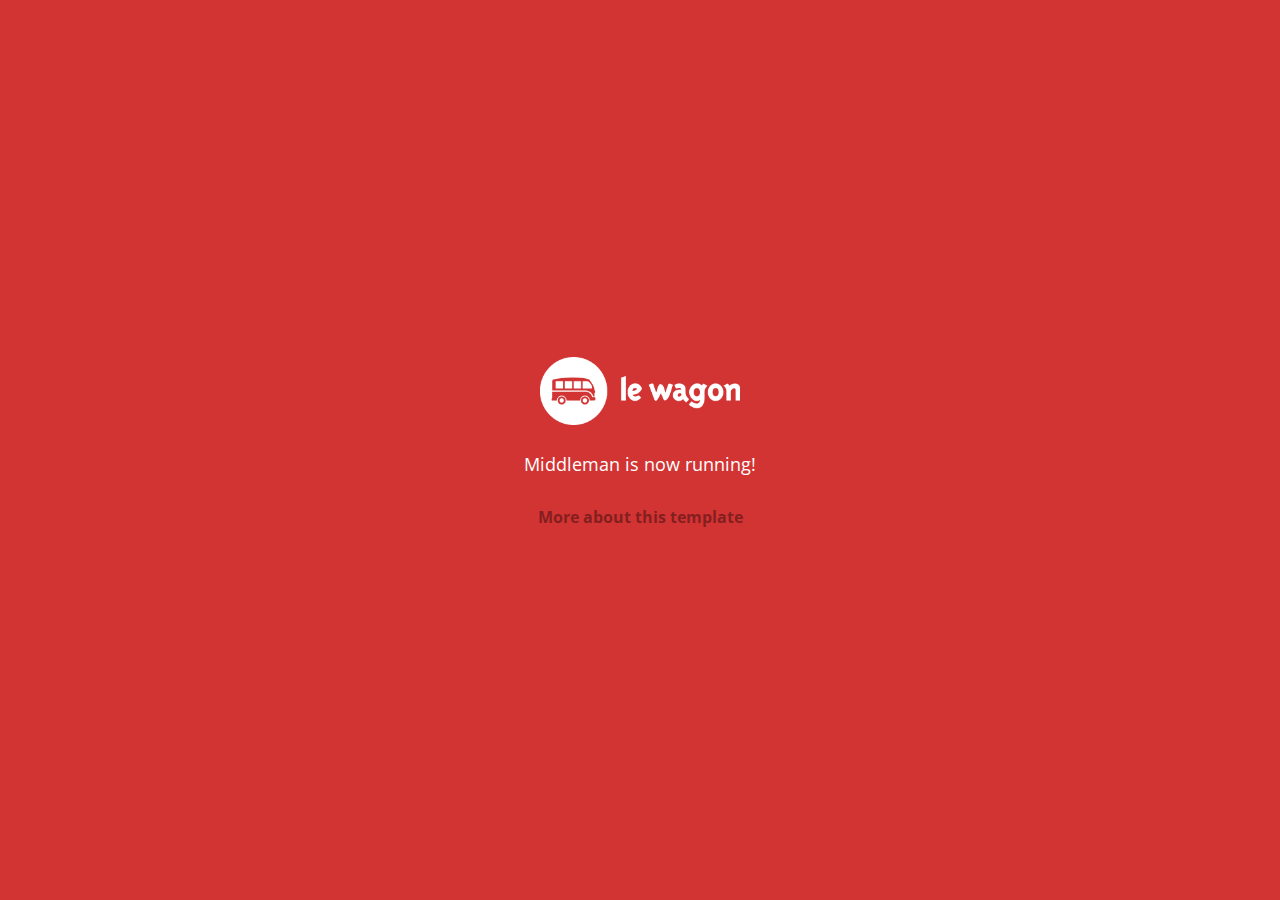
==== index.html @ 5a5a5bff "Automated commit at 2018-04-30 09:57:11 UTC by middleman-deploy 2.0.0-alpha" ====
<!doctype html>
<html>
  <head>
    <meta charset="utf-8">
    <meta http-equiv="x-ua-compatible" content="ie=edge">
    <meta name="viewport"
          content="width=device-width, initial-scale=1, shrink-to-fit=no">
    <!-- Use the title from a page's frontmatter if it has one -->
    <title>Le Wagon - Middleman</title>
    <link href="stylesheets/application-3c48b980.css" rel="stylesheet" />
    <script src="javascripts/application-93de88c9.js"></script>
    <link href="images/favicon-f15af148.png" rel="icon" type="image/png" />
  </head>
  <body>
    <div id="home">
  <div class="home-content">
    <img src="images/logo-acc9c0ec.png" width="200" alt="Logo" />
    <p>
      Middleman is now running!
    </p>
    <p class="about">
      <a href="about.html">More about this template</a>
    </p>
  </div>
</div>

  </body>
</html>
---- stylesheets/application-3c48b980.css ----
@import url("https://fonts.googleapis.com/css?family=Open+Sans:400,300,700|Raleway:400,100,300,700,500");/*!
 * Bootstrap v3.3.7 (http://getbootstrap.com)
 * Copyright 2011-2016 Twitter, Inc.
 * Licensed under MIT (https://github.com/twbs/bootstrap/blob/master/LICENSE)
 *//*! normalize.css v3.0.3 | MIT License | github.com/necolas/normalize.css */html{font-family:sans-serif;-ms-text-size-adjust:100%;-webkit-text-size-adjust:100%}body{margin:0}article,aside,details,figcaption,figure,footer,header,hgroup,main,menu,nav,section,summary{display:block}audio,canvas,progress,video{display:inline-block;vertical-align:baseline}audio:not([controls]){display:none;height:0}[hidden],template{display:none}a{background-color:transparent}a:active,a:hover{outline:0}abbr[title]{border-bottom:1px dotted}b,strong{font-weight:bold}dfn{font-style:italic}h1{font-size:2em;margin:0.67em 0}mark{background:#ff0;color:#000}small{font-size:80%}sub,sup{font-size:75%;line-height:0;position:relative;vertical-align:baseline}sup{top:-0.5em}sub{bottom:-0.25em}img{border:0}svg:not(:root){overflow:hidden}figure{margin:1em 40px}hr{-webkit-box-sizing:content-box;box-sizing:content-box;height:0}pre{overflow:auto}code,kbd,pre,samp{font-family:monospace, monospace;font-size:1em}button,input,optgroup,select,textarea{color:inherit;font:inherit;margin:0}button{overflow:visible}button,select{text-transform:none}button,html input[type="button"],input[type="reset"],input[type="submit"]{-webkit-appearance:button;cursor:pointer}button[disabled],html input[disabled]{cursor:default}button::-moz-focus-inner,input::-moz-focus-inner{border:0;padding:0}input{line-height:normal}input[type="checkbox"],input[type="radio"]{-webkit-box-sizing:border-box;box-sizing:border-box;padding:0}input[type="number"]::-webkit-inner-spin-button,input[type="number"]::-webkit-outer-spin-button{height:auto}input[type="search"]{-webkit-appearance:textfield;-webkit-box-sizing:content-box;box-sizing:content-box}input[type="search"]::-webkit-search-cancel-button,input[type="search"]::-webkit-search-decoration{-webkit-appearance:none}fieldset{border:1px solid #c0c0c0;margin:0 2px;padding:0.35em 0.625em 0.75em}legend{border:0;padding:0}textarea{overflow:auto}optgroup{font-weight:bold}table{border-collapse:collapse;border-spacing:0}td,th{padding:0}/*! Source: https://github.com/h5bp/html5-boilerplate/blob/master/src/css/main.css */@media print{*,*:before,*:after{background:transparent !important;color:#000 !important;-webkit-box-shadow:none !important;box-shadow:none !important;text-shadow:none !important}a,a:visited{text-decoration:underline}a[href]:after{content:" (" attr(href) ")"}abbr[title]:after{content:" (" attr(title) ")"}a[href^="#"]:after,a[href^="javascript:"]:after{content:""}pre,blockquote{border:1px solid #999;page-break-inside:avoid}thead{display:table-header-group}tr,img{page-break-inside:avoid}img{max-width:100% !important}p,h2,h3{orphans:3;widows:3}h2,h3{page-break-after:avoid}.navbar{display:none}.btn>.caret,.dropup>.btn>.caret{border-top-color:#000 !important}.label{border:1px solid #000}.table{border-collapse:collapse !important}.table td,.table th{background-color:#fff !important}.table-bordered th,.table-bordered td{border:1px solid #ddd !important}}@font-face{font-family:'Glyphicons Halflings';src:url("../assets/bootstrap/glyphicons-halflings-regular-86b6f62b.eot");src:url("../assets/bootstrap/glyphicons-halflings-regular-86b6f62b.eot?#iefix") format("embedded-opentype"),url("../assets/bootstrap/glyphicons-halflings-regular-ca35b697.woff2") format("woff2"),url("../assets/bootstrap/glyphicons-halflings-regular-278e49a8.woff") format("woff"),url("../assets/bootstrap/glyphicons-halflings-regular-44bc1850.ttf") format("truetype"),url("../assets/bootstrap/glyphicons-halflings-regular-de51a849.svg#glyphicons_halflingsregular") format("svg")}.glyphicon{position:relative;top:1px;display:inline-block;font-family:'Glyphicons Halflings';font-style:normal;font-weight:normal;line-height:1;-webkit-font-smoothing:antialiased;-moz-osx-font-smoothing:grayscale}.glyphicon-asterisk:before{content:"\002a"}.glyphicon-plus:before{content:"\002b"}.glyphicon-euro:before,.glyphicon-eur:before{content:"\20ac"}.glyphicon-minus:before{content:"\2212"}.glyphicon-cloud:before{content:"\2601"}.glyphicon-envelope:before{content:"\2709"}.glyphicon-pencil:before{content:"\270f"}.glyphicon-glass:before{content:"\e001"}.glyphicon-music:before{content:"\e002"}.glyphicon-search:before{content:"\e003"}.glyphicon-heart:before{content:"\e005"}.glyphicon-star:before{content:"\e006"}.glyphicon-star-empty:before{content:"\e007"}.glyphicon-user:before{content:"\e008"}.glyphicon-film:before{content:"\e009"}.glyphicon-th-large:before{content:"\e010"}.glyphicon-th:before{content:"\e011"}.glyphicon-th-list:before{content:"\e012"}.glyphicon-ok:before{content:"\e013"}.glyphicon-remove:before{content:"\e014"}.glyphicon-zoom-in:before{content:"\e015"}.glyphicon-zoom-out:before{content:"\e016"}.glyphicon-off:before{content:"\e017"}.glyphicon-signal:before{content:"\e018"}.glyphicon-cog:before{content:"\e019"}.glyphicon-trash:before{content:"\e020"}.glyphicon-home:before{content:"\e021"}.glyphicon-file:before{content:"\e022"}.glyphicon-time:before{content:"\e023"}.glyphicon-road:before{content:"\e024"}.glyphicon-download-alt:before{content:"\e025"}.glyphicon-download:before{content:"\e026"}.glyphicon-upload:before{content:"\e027"}.glyphicon-inbox:before{content:"\e028"}.glyphicon-play-circle:before{content:"\e029"}.glyphicon-repeat:before{content:"\e030"}.glyphicon-refresh:before{content:"\e031"}.glyphicon-list-alt:before{content:"\e032"}.glyphicon-lock:before{content:"\e033"}.glyphicon-flag:before{content:"\e034"}.glyphicon-headphones:before{content:"\e035"}.glyphicon-volume-off:before{content:"\e036"}.glyphicon-volume-down:before{content:"\e037"}.glyphicon-volume-up:before{content:"\e038"}.glyphicon-qrcode:before{content:"\e039"}.glyphicon-barcode:before{content:"\e040"}.glyphicon-tag:before{content:"\e041"}.glyphicon-tags:before{content:"\e042"}.glyphicon-book:before{content:"\e043"}.glyphicon-bookmark:before{content:"\e044"}.glyphicon-print:before{content:"\e045"}.glyphicon-camera:before{content:"\e046"}.glyphicon-font:before{content:"\e047"}.glyphicon-bold:before{content:"\e048"}.glyphicon-italic:before{content:"\e049"}.glyphicon-text-height:before{content:"\e050"}.glyphicon-text-width:before{content:"\e051"}.glyphicon-align-left:before{content:"\e052"}.glyphicon-align-center:before{content:"\e053"}.glyphicon-align-right:before{content:"\e054"}.glyphicon-align-justify:before{content:"\e055"}.glyphicon-list:before{content:"\e056"}.glyphicon-indent-left:before{content:"\e057"}.glyphicon-indent-right:before{content:"\e058"}.glyphicon-facetime-video:before{content:"\e059"}.glyphicon-picture:before{content:"\e060"}.glyphicon-map-marker:before{content:"\e062"}.glyphicon-adjust:before{content:"\e063"}.glyphicon-tint:before{content:"\e064"}.glyphicon-edit:before{content:"\e065"}.glyphicon-share:before{content:"\e066"}.glyphicon-check:before{content:"\e067"}.glyphicon-move:before{content:"\e068"}.glyphicon-step-backward:before{content:"\e069"}.glyphicon-fast-backward:before{content:"\e070"}.glyphicon-backward:before{content:"\e071"}.glyphicon-play:before{content:"\e072"}.glyphicon-pause:before{content:"\e073"}.glyphicon-stop:before{content:"\e074"}.glyphicon-forward:before{content:"\e075"}.glyphicon-fast-forward:before{content:"\e076"}.glyphicon-step-forward:before{content:"\e077"}.glyphicon-eject:before{content:"\e078"}.glyphicon-chevron-left:before{content:"\e079"}.glyphicon-chevron-right:before{content:"\e080"}.glyphicon-plus-sign:before{content:"\e081"}.glyphicon-minus-sign:before{content:"\e082"}.glyphicon-remove-sign:before{content:"\e083"}.glyphicon-ok-sign:before{content:"\e084"}.glyphicon-question-sign:before{content:"\e085"}.glyphicon-info-sign:before{content:"\e086"}.glyphicon-screenshot:before{content:"\e087"}.glyphicon-remove-circle:before{content:"\e088"}.glyphicon-ok-circle:before{content:"\e089"}.glyphicon-ban-circle:before{content:"\e090"}.glyphicon-arrow-left:before{content:"\e091"}.glyphicon-arrow-right:before{content:"\e092"}.glyphicon-arrow-up:before{content:"\e093"}.glyphicon-arrow-down:before{content:"\e094"}.glyphicon-share-alt:before{content:"\e095"}.glyphicon-resize-full:before{content:"\e096"}.glyphicon-resize-small:before{content:"\e097"}.glyphicon-exclamation-sign:before{content:"\e101"}.glyphicon-gift:before{content:"\e102"}.glyphicon-leaf:before{content:"\e103"}.glyphicon-fire:before{content:"\e104"}.glyphicon-eye-open:before{content:"\e105"}.glyphicon-eye-close:before{content:"\e106"}.glyphicon-warning-sign:before{content:"\e107"}.glyphicon-plane:before{content:"\e108"}.glyphicon-calendar:before{content:"\e109"}.glyphicon-random:before{content:"\e110"}.glyphicon-comment:before{content:"\e111"}.glyphicon-magnet:before{content:"\e112"}.glyphicon-chevron-up:before{content:"\e113"}.glyphicon-chevron-down:before{content:"\e114"}.glyphicon-retweet:before{content:"\e115"}.glyphicon-shopping-cart:before{content:"\e116"}.glyphicon-folder-close:before{content:"\e117"}.glyphicon-folder-open:before{content:"\e118"}.glyphicon-resize-vertical:before{content:"\e119"}.glyphicon-resize-horizontal:before{content:"\e120"}.glyphicon-hdd:before{content:"\e121"}.glyphicon-bullhorn:before{content:"\e122"}.glyphicon-bell:before{content:"\e123"}.glyphicon-certificate:before{content:"\e124"}.glyphicon-thumbs-up:before{content:"\e125"}.glyphicon-thumbs-down:before{content:"\e126"}.glyphicon-hand-right:before{content:"\e127"}.glyphicon-hand-left:before{content:"\e128"}.glyphicon-hand-up:before{content:"\e129"}.glyphicon-hand-down:before{content:"\e130"}.glyphicon-circle-arrow-right:before{content:"\e131"}.glyphicon-circle-arrow-left:before{content:"\e132"}.glyphicon-circle-arrow-up:before{content:"\e133"}.glyphicon-circle-arrow-down:before{content:"\e134"}.glyphicon-globe:before{content:"\e135"}.glyphicon-wrench:before{content:"\e136"}.glyphicon-tasks:before{content:"\e137"}.glyphicon-filter:before{content:"\e138"}.glyphicon-briefcase:before{content:"\e139"}.glyphicon-fullscreen:before{content:"\e140"}.glyphicon-dashboard:before{content:"\e141"}.glyphicon-paperclip:before{content:"\e142"}.glyphicon-heart-empty:before{content:"\e143"}.glyphicon-link:before{content:"\e144"}.glyphicon-phone:before{content:"\e145"}.glyphicon-pushpin:before{content:"\e146"}.glyphicon-usd:before{content:"\e148"}.glyphicon-gbp:before{content:"\e149"}.glyphicon-sort:before{content:"\e150"}.glyphicon-sort-by-alphabet:before{content:"\e151"}.glyphicon-sort-by-alphabet-alt:before{content:"\e152"}.glyphicon-sort-by-order:before{content:"\e153"}.glyphicon-sort-by-order-alt:before{content:"\e154"}.glyphicon-sort-by-attributes:before{content:"\e155"}.glyphicon-sort-by-attributes-alt:before{content:"\e156"}.glyphicon-unchecked:before{content:"\e157"}.glyphicon-expand:before{content:"\e158"}.glyphicon-collapse-down:before{content:"\e159"}.glyphicon-collapse-up:before{content:"\e160"}.glyphicon-log-in:before{content:"\e161"}.glyphicon-flash:before{content:"\e162"}.glyphicon-log-out:before{content:"\e163"}.glyphicon-new-window:before{content:"\e164"}.glyphicon-record:before{content:"\e165"}.glyphicon-save:before{content:"\e166"}.glyphicon-open:before{content:"\e167"}.glyphicon-saved:before{content:"\e168"}.glyphicon-import:before{content:"\e169"}.glyphicon-export:before{content:"\e170"}.glyphicon-send:before{content:"\e171"}.glyphicon-floppy-disk:before{content:"\e172"}.glyphicon-floppy-saved:before{content:"\e173"}.glyphicon-floppy-remove:before{content:"\e174"}.glyphicon-floppy-save:before{content:"\e175"}.glyphicon-floppy-open:before{content:"\e176"}.glyphicon-credit-card:before{content:"\e177"}.glyphicon-transfer:before{content:"\e178"}.glyphicon-cutlery:before{content:"\e179"}.glyphicon-header:before{content:"\e180"}.glyphicon-compressed:before{content:"\e181"}.glyphicon-earphone:before{content:"\e182"}.glyphicon-phone-alt:before{content:"\e183"}.glyphicon-tower:before{content:"\e184"}.glyphicon-stats:before{content:"\e185"}.glyphicon-sd-video:before{content:"\e186"}.glyphicon-hd-video:before{content:"\e187"}.glyphicon-subtitles:before{content:"\e188"}.glyphicon-sound-stereo:before{content:"\e189"}.glyphicon-sound-dolby:before{content:"\e190"}.glyphicon-sound-5-1:before{content:"\e191"}.glyphicon-sound-6-1:before{content:"\e192"}.glyphicon-sound-7-1:before{content:"\e193"}.glyphicon-copyright-mark:before{content:"\e194"}.glyphicon-registration-mark:before{content:"\e195"}.glyphicon-cloud-download:before{content:"\e197"}.glyphicon-cloud-upload:before{content:"\e198"}.glyphicon-tree-conifer:before{content:"\e199"}.glyphicon-tree-deciduous:before{content:"\e200"}.glyphicon-cd:before{content:"\e201"}.glyphicon-save-file:before{content:"\e202"}.glyphicon-open-file:before{content:"\e203"}.glyphicon-level-up:before{content:"\e204"}.glyphicon-copy:before{content:"\e205"}.glyphicon-paste:before{content:"\e206"}.glyphicon-alert:before{content:"\e209"}.glyphicon-equalizer:before{content:"\e210"}.glyphicon-king:before{content:"\e211"}.glyphicon-queen:before{content:"\e212"}.glyphicon-pawn:before{content:"\e213"}.glyphicon-bishop:before{content:"\e214"}.glyphicon-knight:before{content:"\e215"}.glyphicon-baby-formula:before{content:"\e216"}.glyphicon-tent:before{content:"\26fa"}.glyphicon-blackboard:before{content:"\e218"}.glyphicon-bed:before{content:"\e219"}.glyphicon-apple:before{content:"\f8ff"}.glyphicon-erase:before{content:"\e221"}.glyphicon-hourglass:before{content:"\231b"}.glyphicon-lamp:before{content:"\e223"}.glyphicon-duplicate:before{content:"\e224"}.glyphicon-piggy-bank:before{content:"\e225"}.glyphicon-scissors:before{content:"\e226"}.glyphicon-bitcoin:before{content:"\e227"}.glyphicon-btc:before{content:"\e227"}.glyphicon-xbt:before{content:"\e227"}.glyphicon-yen:before{content:"\00a5"}.glyphicon-jpy:before{content:"\00a5"}.glyphicon-ruble:before{content:"\20bd"}.glyphicon-rub:before{content:"\20bd"}.glyphicon-scale:before{content:"\e230"}.glyphicon-ice-lolly:before{content:"\e231"}.glyphicon-ice-lolly-tasted:before{content:"\e232"}.glyphicon-education:before{content:"\e233"}.glyphicon-option-horizontal:before{content:"\e234"}.glyphicon-option-vertical:before{content:"\e235"}.glyphicon-menu-hamburger:before{content:"\e236"}.glyphicon-modal-window:before{content:"\e237"}.glyphicon-oil:before{content:"\e238"}.glyphicon-grain:before{content:"\e239"}.glyphicon-sunglasses:before{content:"\e240"}.glyphicon-text-size:before{content:"\e241"}.glyphicon-text-color:before{content:"\e242"}.glyphicon-text-background:before{content:"\e243"}.glyphicon-object-align-top:before{content:"\e244"}.glyphicon-object-align-bottom:before{content:"\e245"}.glyphicon-object-align-horizontal:before{content:"\e246"}.glyphicon-object-align-left:before{content:"\e247"}.glyphicon-object-align-vertical:before{content:"\e248"}.glyphicon-object-align-right:before{content:"\e249"}.glyphicon-triangle-right:before{content:"\e250"}.glyphicon-triangle-left:before{content:"\e251"}.glyphicon-triangle-bottom:before{content:"\e252"}.glyphicon-triangle-top:before{content:"\e253"}.glyphicon-console:before{content:"\e254"}.glyphicon-superscript:before{content:"\e255"}.glyphicon-subscript:before{content:"\e256"}.glyphicon-menu-left:before{content:"\e257"}.glyphicon-menu-right:before{content:"\e258"}.glyphicon-menu-down:before{content:"\e259"}.glyphicon-menu-up:before{content:"\e260"}*{-webkit-box-sizing:border-box;box-sizing:border-box}*:before,*:after{-webkit-box-sizing:border-box;box-sizing:border-box}html{font-size:10px;-webkit-tap-highlight-color:transparent}body{font-family:"Open Sans", "Helvetica", "sans-serif";font-size:18px;line-height:1.42857143;color:#333333;background-color:#F4F4F4}input,button,select,textarea{font-family:inherit;font-size:inherit;line-height:inherit}a{color:#469AE0;text-decoration:none}a:hover,a:focus{color:#1f74ba;text-decoration:underline}a:focus{outline:5px auto -webkit-focus-ring-color;outline-offset:-2px}figure{margin:0}img{vertical-align:middle}.img-responsive{display:block;max-width:100%;height:auto}.img-rounded{border-radius:2px}.img-thumbnail{padding:4px;line-height:1.42857143;background-color:#F4F4F4;border:1px solid #ddd;border-radius:2px;-webkit-transition:all 0.2s ease-in-out;transition:all 0.2s ease-in-out;display:inline-block;max-width:100%;height:auto}.img-circle{border-radius:50%}hr{margin-top:25px;margin-bottom:25px;border:0;border-top:1px solid #eeeeee}.sr-only{position:absolute;width:1px;height:1px;margin:-1px;padding:0;overflow:hidden;clip:rect(0, 0, 0, 0);border:0}.sr-only-focusable:active,.sr-only-focusable:focus{position:static;width:auto;height:auto;margin:0;overflow:visible;clip:auto}[role="button"]{cursor:pointer}h1,h2,h3,h4,h5,h6,.h1,.h2,.h3,.h4,.h5,.h6{font-family:"Raleway", "Helvetica", "sans-serif";font-weight:500;line-height:1.1;color:inherit}h1 small,h1 .small,h2 small,h2 .small,h3 small,h3 .small,h4 small,h4 .small,h5 small,h5 .small,h6 small,h6 .small,.h1 small,.h1 .small,.h2 small,.h2 .small,.h3 small,.h3 .small,.h4 small,.h4 .small,.h5 small,.h5 .small,.h6 small,.h6 .small{font-weight:normal;line-height:1;color:#777777}h1,.h1,h2,.h2,h3,.h3{margin-top:25px;margin-bottom:12.5px}h1 small,h1 .small,.h1 small,.h1 .small,h2 small,h2 .small,.h2 small,.h2 .small,h3 small,h3 .small,.h3 small,.h3 .small{font-size:65%}h4,.h4,h5,.h5,h6,.h6{margin-top:12.5px;margin-bottom:12.5px}h4 small,h4 .small,.h4 small,.h4 .small,h5 small,h5 .small,.h5 small,.h5 .small,h6 small,h6 .small,.h6 small,.h6 .small{font-size:75%}h1,.h1{font-size:46px}h2,.h2{font-size:38px}h3,.h3{font-size:31px}h4,.h4{font-size:23px}h5,.h5{font-size:18px}h6,.h6{font-size:16px}p{margin:0 0 12.5px}.lead{margin-bottom:25px;font-size:20px;font-weight:300;line-height:1.4}@media (min-width: 768px){.lead{font-size:27px}}small,.small{font-size:88%}mark,.mark{background-color:#fcf8e3;padding:.2em}.text-left{text-align:left}.text-right{text-align:right}.text-center{text-align:center}.text-justify{text-align:justify}.text-nowrap{white-space:nowrap}.text-lowercase{text-transform:lowercase}.text-uppercase,.initialism{text-transform:uppercase}.text-capitalize{text-transform:capitalize}.text-muted{color:#777777}.text-primary{color:#469AE0}a.text-primary:hover,a.text-primary:focus{color:#2381d0}.text-success{color:#3c763d}a.text-success:hover,a.text-success:focus{color:#2b542c}.text-info{color:#31708f}a.text-info:hover,a.text-info:focus{color:#245269}.text-warning{color:#8a6d3b}a.text-warning:hover,a.text-warning:focus{color:#66512c}.text-danger{color:#a94442}a.text-danger:hover,a.text-danger:focus{color:#843534}.bg-primary{color:#fff}.bg-primary{background-color:#469AE0}a.bg-primary:hover,a.bg-primary:focus{background-color:#2381d0}.bg-success{background-color:#dff0d8}a.bg-success:hover,a.bg-success:focus{background-color:#c1e2b3}.bg-info{background-color:#d9edf7}a.bg-info:hover,a.bg-info:focus{background-color:#afd9ee}.bg-warning{background-color:#fcf8e3}a.bg-warning:hover,a.bg-warning:focus{background-color:#f7ecb5}.bg-danger{background-color:#f2dede}a.bg-danger:hover,a.bg-danger:focus{background-color:#e4b9b9}.page-header{padding-bottom:11.5px;margin:50px 0 25px;border-bottom:1px solid #eeeeee}ul,ol{margin-top:0;margin-bottom:12.5px}ul ul,ul ol,ol ul,ol ol{margin-bottom:0}.list-unstyled{padding-left:0;list-style:none}.list-inline{padding-left:0;list-style:none;margin-left:-5px}.list-inline>li{display:inline-block;padding-left:5px;padding-right:5px}dl{margin-top:0;margin-bottom:25px}dt,dd{line-height:1.42857143}dt{font-weight:bold}dd{margin-left:0}.dl-horizontal dd:before,.dl-horizontal dd:after{content:" ";display:table}.dl-horizontal dd:after{clear:both}@media (min-width: 768px){.dl-horizontal dt{float:left;width:160px;clear:left;text-align:right;overflow:hidden;text-overflow:ellipsis;white-space:nowrap}.dl-horizontal dd{margin-left:180px}}abbr[title],abbr[data-original-title]{cursor:help;border-bottom:1px dotted #777777}.initialism{font-size:90%}blockquote{padding:12.5px 25px;margin:0 0 25px;font-size:22.5px;border-left:5px solid #eeeeee}blockquote p:last-child,blockquote ul:last-child,blockquote ol:last-child{margin-bottom:0}blockquote footer,blockquote small,blockquote .small{display:block;font-size:80%;line-height:1.42857143;color:#777777}blockquote footer:before,blockquote small:before,blockquote .small:before{content:'\2014 \00A0'}.blockquote-reverse,blockquote.pull-right{padding-right:15px;padding-left:0;border-right:5px solid #eeeeee;border-left:0;text-align:right}.blockquote-reverse footer:before,.blockquote-reverse small:before,.blockquote-reverse .small:before,blockquote.pull-right footer:before,blockquote.pull-right small:before,blockquote.pull-right .small:before{content:''}.blockquote-reverse footer:after,.blockquote-reverse small:after,.blockquote-reverse .small:after,blockquote.pull-right footer:after,blockquote.pull-right small:after,blockquote.pull-right .small:after{content:'\00A0 \2014'}address{margin-bottom:25px;font-style:normal;line-height:1.42857143}code,kbd,pre,samp{font-family:Menlo, Monaco, Consolas, "Courier New", monospace}code{padding:2px 4px;font-size:90%;color:#c7254e;background-color:#f9f2f4;border-radius:2px}kbd{padding:2px 4px;font-size:90%;color:#fff;background-color:#333;border-radius:2px;-webkit-box-shadow:inset 0 -1px 0 rgba(0,0,0,0.25);box-shadow:inset 0 -1px 0 rgba(0,0,0,0.25)}kbd kbd{padding:0;font-size:100%;font-weight:bold;-webkit-box-shadow:none;box-shadow:none}pre{display:block;padding:12px;margin:0 0 12.5px;font-size:17px;line-height:1.42857143;word-break:break-all;word-wrap:break-word;color:#333333;background-color:#f5f5f5;border:1px solid #ccc;border-radius:2px}pre code{padding:0;font-size:inherit;color:inherit;white-space:pre-wrap;background-color:transparent;border-radius:0}.pre-scrollable{max-height:340px;overflow-y:scroll}.container{margin-right:auto;margin-left:auto;padding-left:15px;padding-right:15px}.container:before,.container:after{content:" ";display:table}.container:after{clear:both}@media (min-width: 768px){.container{width:750px}}@media (min-width: 992px){.container{width:970px}}@media (min-width: 1200px){.container{width:1170px}}.container-fluid{margin-right:auto;margin-left:auto;padding-left:15px;padding-right:15px}.container-fluid:before,.container-fluid:after{content:" ";display:table}.container-fluid:after{clear:both}.row{margin-left:-15px;margin-right:-15px}.row:before,.row:after{content:" ";display:table}.row:after{clear:both}.col-xs-1,.col-sm-1,.col-md-1,.col-lg-1,.col-xs-2,.col-sm-2,.col-md-2,.col-lg-2,.col-xs-3,.col-sm-3,.col-md-3,.col-lg-3,.col-xs-4,.col-sm-4,.col-md-4,.col-lg-4,.col-xs-5,.col-sm-5,.col-md-5,.col-lg-5,.col-xs-6,.col-sm-6,.col-md-6,.col-lg-6,.col-xs-7,.col-sm-7,.col-md-7,.col-lg-7,.col-xs-8,.col-sm-8,.col-md-8,.col-lg-8,.col-xs-9,.col-sm-9,.col-md-9,.col-lg-9,.col-xs-10,.col-sm-10,.col-md-10,.col-lg-10,.col-xs-11,.col-sm-11,.col-md-11,.col-lg-11,.col-xs-12,.col-sm-12,.col-md-12,.col-lg-12{position:relative;min-height:1px;padding-left:15px;padding-right:15px}.col-xs-1,.col-xs-2,.col-xs-3,.col-xs-4,.col-xs-5,.col-xs-6,.col-xs-7,.col-xs-8,.col-xs-9,.col-xs-10,.col-xs-11,.col-xs-12{float:left}.col-xs-1{width:8.33333333%}.col-xs-2{width:16.66666667%}.col-xs-3{width:25%}.col-xs-4{width:33.33333333%}.col-xs-5{width:41.66666667%}.col-xs-6{width:50%}.col-xs-7{width:58.33333333%}.col-xs-8{width:66.66666667%}.col-xs-9{width:75%}.col-xs-10{width:83.33333333%}.col-xs-11{width:91.66666667%}.col-xs-12{width:100%}.col-xs-pull-0{right:auto}.col-xs-pull-1{right:8.33333333%}.col-xs-pull-2{right:16.66666667%}.col-xs-pull-3{right:25%}.col-xs-pull-4{right:33.33333333%}.col-xs-pull-5{right:41.66666667%}.col-xs-pull-6{right:50%}.col-xs-pull-7{right:58.33333333%}.col-xs-pull-8{right:66.66666667%}.col-xs-pull-9{right:75%}.col-xs-pull-10{right:83.33333333%}.col-xs-pull-11{right:91.66666667%}.col-xs-pull-12{right:100%}.col-xs-push-0{left:auto}.col-xs-push-1{left:8.33333333%}.col-xs-push-2{left:16.66666667%}.col-xs-push-3{left:25%}.col-xs-push-4{left:33.33333333%}.col-xs-push-5{left:41.66666667%}.col-xs-push-6{left:50%}.col-xs-push-7{left:58.33333333%}.col-xs-push-8{left:66.66666667%}.col-xs-push-9{left:75%}.col-xs-push-10{left:83.33333333%}.col-xs-push-11{left:91.66666667%}.col-xs-push-12{left:100%}.col-xs-offset-0{margin-left:0%}.col-xs-offset-1{margin-left:8.33333333%}.col-xs-offset-2{margin-left:16.66666667%}.col-xs-offset-3{margin-left:25%}.col-xs-offset-4{margin-left:33.33333333%}.col-xs-offset-5{margin-left:41.66666667%}.col-xs-offset-6{margin-left:50%}.col-xs-offset-7{margin-left:58.33333333%}.col-xs-offset-8{margin-left:66.66666667%}.col-xs-offset-9{margin-left:75%}.col-xs-offset-10{margin-left:83.33333333%}.col-xs-offset-11{margin-left:91.66666667%}.col-xs-offset-12{margin-left:100%}@media (min-width: 768px){.col-sm-1,.col-sm-2,.col-sm-3,.col-sm-4,.col-sm-5,.col-sm-6,.col-sm-7,.col-sm-8,.col-sm-9,.col-sm-10,.col-sm-11,.col-sm-12{float:left}.col-sm-1{width:8.33333333%}.col-sm-2{width:16.66666667%}.col-sm-3{width:25%}.col-sm-4{width:33.33333333%}.col-sm-5{width:41.66666667%}.col-sm-6{width:50%}.col-sm-7{width:58.33333333%}.col-sm-8{width:66.66666667%}.col-sm-9{width:75%}.col-sm-10{width:83.33333333%}.col-sm-11{width:91.66666667%}.col-sm-12{width:100%}.col-sm-pull-0{right:auto}.col-sm-pull-1{right:8.33333333%}.col-sm-pull-2{right:16.66666667%}.col-sm-pull-3{right:25%}.col-sm-pull-4{right:33.33333333%}.col-sm-pull-5{right:41.66666667%}.col-sm-pull-6{right:50%}.col-sm-pull-7{right:58.33333333%}.col-sm-pull-8{right:66.66666667%}.col-sm-pull-9{right:75%}.col-sm-pull-10{right:83.33333333%}.col-sm-pull-11{right:91.66666667%}.col-sm-pull-12{right:100%}.col-sm-push-0{left:auto}.col-sm-push-1{left:8.33333333%}.col-sm-push-2{left:16.66666667%}.col-sm-push-3{left:25%}.col-sm-push-4{left:33.33333333%}.col-sm-push-5{left:41.66666667%}.col-sm-push-6{left:50%}.col-sm-push-7{left:58.33333333%}.col-sm-push-8{left:66.66666667%}.col-sm-push-9{left:75%}.col-sm-push-10{left:83.33333333%}.col-sm-push-11{left:91.66666667%}.col-sm-push-12{left:100%}.col-sm-offset-0{margin-left:0%}.col-sm-offset-1{margin-left:8.33333333%}.col-sm-offset-2{margin-left:16.66666667%}.col-sm-offset-3{margin-left:25%}.col-sm-offset-4{margin-left:33.33333333%}.col-sm-offset-5{margin-left:41.66666667%}.col-sm-offset-6{margin-left:50%}.col-sm-offset-7{margin-left:58.33333333%}.col-sm-offset-8{margin-left:66.66666667%}.col-sm-offset-9{margin-left:75%}.col-sm-offset-10{margin-left:83.33333333%}.col-sm-offset-11{margin-left:91.66666667%}.col-sm-offset-12{margin-left:100%}}@media (min-width: 992px){.col-md-1,.col-md-2,.col-md-3,.col-md-4,.col-md-5,.col-md-6,.col-md-7,.col-md-8,.col-md-9,.col-md-10,.col-md-11,.col-md-12{float:left}.col-md-1{width:8.33333333%}.col-md-2{width:16.66666667%}.col-md-3{width:25%}.col-md-4{width:33.33333333%}.col-md-5{width:41.66666667%}.col-md-6{width:50%}.col-md-7{width:58.33333333%}.col-md-8{width:66.66666667%}.col-md-9{width:75%}.col-md-10{width:83.33333333%}.col-md-11{width:91.66666667%}.col-md-12{width:100%}.col-md-pull-0{right:auto}.col-md-pull-1{right:8.33333333%}.col-md-pull-2{right:16.66666667%}.col-md-pull-3{right:25%}.col-md-pull-4{right:33.33333333%}.col-md-pull-5{right:41.66666667%}.col-md-pull-6{right:50%}.col-md-pull-7{right:58.33333333%}.col-md-pull-8{right:66.66666667%}.col-md-pull-9{right:75%}.col-md-pull-10{right:83.33333333%}.col-md-pull-11{right:91.66666667%}.col-md-pull-12{right:100%}.col-md-push-0{left:auto}.col-md-push-1{left:8.33333333%}.col-md-push-2{left:16.66666667%}.col-md-push-3{left:25%}.col-md-push-4{left:33.33333333%}.col-md-push-5{left:41.66666667%}.col-md-push-6{left:50%}.col-md-push-7{left:58.33333333%}.col-md-push-8{left:66.66666667%}.col-md-push-9{left:75%}.col-md-push-10{left:83.33333333%}.col-md-push-11{left:91.66666667%}.col-md-push-12{left:100%}.col-md-offset-0{margin-left:0%}.col-md-offset-1{margin-left:8.33333333%}.col-md-offset-2{margin-left:16.66666667%}.col-md-offset-3{margin-left:25%}.col-md-offset-4{margin-left:33.33333333%}.col-md-offset-5{margin-left:41.66666667%}.col-md-offset-6{margin-left:50%}.col-md-offset-7{margin-left:58.33333333%}.col-md-offset-8{margin-left:66.66666667%}.col-md-offset-9{margin-left:75%}.col-md-offset-10{margin-left:83.33333333%}.col-md-offset-11{margin-left:91.66666667%}.col-md-offset-12{margin-left:100%}}@media (min-width: 1200px){.col-lg-1,.col-lg-2,.col-lg-3,.col-lg-4,.col-lg-5,.col-lg-6,.col-lg-7,.col-lg-8,.col-lg-9,.col-lg-10,.col-lg-11,.col-lg-12{float:left}.col-lg-1{width:8.33333333%}.col-lg-2{width:16.66666667%}.col-lg-3{width:25%}.col-lg-4{width:33.33333333%}.col-lg-5{width:41.66666667%}.col-lg-6{width:50%}.col-lg-7{width:58.33333333%}.col-lg-8{width:66.66666667%}.col-lg-9{width:75%}.col-lg-10{width:83.33333333%}.col-lg-11{width:91.66666667%}.col-lg-12{width:100%}.col-lg-pull-0{right:auto}.col-lg-pull-1{right:8.33333333%}.col-lg-pull-2{right:16.66666667%}.col-lg-pull-3{right:25%}.col-lg-pull-4{right:33.33333333%}.col-lg-pull-5{right:41.66666667%}.col-lg-pull-6{right:50%}.col-lg-pull-7{right:58.33333333%}.col-lg-pull-8{right:66.66666667%}.col-lg-pull-9{right:75%}.col-lg-pull-10{right:83.33333333%}.col-lg-pull-11{right:91.66666667%}.col-lg-pull-12{right:100%}.col-lg-push-0{left:auto}.col-lg-push-1{left:8.33333333%}.col-lg-push-2{left:16.66666667%}.col-lg-push-3{left:25%}.col-lg-push-4{left:33.33333333%}.col-lg-push-5{left:41.66666667%}.col-lg-push-6{left:50%}.col-lg-push-7{left:58.33333333%}.col-lg-push-8{left:66.66666667%}.col-lg-push-9{left:75%}.col-lg-push-10{left:83.33333333%}.col-lg-push-11{left:91.66666667%}.col-lg-push-12{left:100%}.col-lg-offset-0{margin-left:0%}.col-lg-offset-1{margin-left:8.33333333%}.col-lg-offset-2{margin-left:16.66666667%}.col-lg-offset-3{margin-left:25%}.col-lg-offset-4{margin-left:33.33333333%}.col-lg-offset-5{margin-left:41.66666667%}.col-lg-offset-6{margin-left:50%}.col-lg-offset-7{margin-left:58.33333333%}.col-lg-offset-8{margin-left:66.66666667%}.col-lg-offset-9{margin-left:75%}.col-lg-offset-10{margin-left:83.33333333%}.col-lg-offset-11{margin-left:91.66666667%}.col-lg-offset-12{margin-left:100%}}table{background-color:transparent}caption{padding-top:8px;padding-bottom:8px;color:#777777;text-align:left}th{text-align:left}.table{width:100%;max-width:100%;margin-bottom:25px}.table>thead>tr>th,.table>thead>tr>td,.table>tbody>tr>th,.table>tbody>tr>td,.table>tfoot>tr>th,.table>tfoot>tr>td{padding:8px;line-height:1.42857143;vertical-align:top;border-top:1px solid #ddd}.table>thead>tr>th{vertical-align:bottom;border-bottom:2px solid #ddd}.table>caption+thead>tr:first-child>th,.table>caption+thead>tr:first-child>td,.table>colgroup+thead>tr:first-child>th,.table>colgroup+thead>tr:first-child>td,.table>thead:first-child>tr:first-child>th,.table>thead:first-child>tr:first-child>td{border-top:0}.table>tbody+tbody{border-top:2px solid #ddd}.table .table{background-color:#F4F4F4}.table-condensed>thead>tr>th,.table-condensed>thead>tr>td,.table-condensed>tbody>tr>th,.table-condensed>tbody>tr>td,.table-condensed>tfoot>tr>th,.table-condensed>tfoot>tr>td{padding:5px}.table-bordered{border:1px solid #ddd}.table-bordered>thead>tr>th,.table-bordered>thead>tr>td,.table-bordered>tbody>tr>th,.table-bordered>tbody>tr>td,.table-bordered>tfoot>tr>th,.table-bordered>tfoot>tr>td{border:1px solid #ddd}.table-bordered>thead>tr>th,.table-bordered>thead>tr>td{border-bottom-width:2px}.table-striped>tbody>tr:nth-of-type(odd){background-color:#f9f9f9}.table-hover>tbody>tr:hover{background-color:#f5f5f5}table col[class*="col-"]{position:static;float:none;display:table-column}table td[class*="col-"],table th[class*="col-"]{position:static;float:none;display:table-cell}.table>thead>tr>td.active,.table>thead>tr>th.active,.table>thead>tr.active>td,.table>thead>tr.active>th,.table>tbody>tr>td.active,.table>tbody>tr>th.active,.table>tbody>tr.active>td,.table>tbody>tr.active>th,.table>tfoot>tr>td.active,.table>tfoot>tr>th.active,.table>tfoot>tr.active>td,.table>tfoot>tr.active>th{background-color:#f5f5f5}.table-hover>tbody>tr>td.active:hover,.table-hover>tbody>tr>th.active:hover,.table-hover>tbody>tr.active:hover>td,.table-hover>tbody>tr:hover>.active,.table-hover>tbody>tr.active:hover>th{background-color:#e8e8e8}.table>thead>tr>td.success,.table>thead>tr>th.success,.table>thead>tr.success>td,.table>thead>tr.success>th,.table>tbody>tr>td.success,.table>tbody>tr>th.success,.table>tbody>tr.success>td,.table>tbody>tr.success>th,.table>tfoot>tr>td.success,.table>tfoot>tr>th.success,.table>tfoot>tr.success>td,.table>tfoot>tr.success>th{background-color:#dff0d8}.table-hover>tbody>tr>td.success:hover,.table-hover>tbody>tr>th.success:hover,.table-hover>tbody>tr.success:hover>td,.table-hover>tbody>tr:hover>.success,.table-hover>tbody>tr.success:hover>th{background-color:#d0e9c6}.table>thead>tr>td.info,.table>thead>tr>th.info,.table>thead>tr.info>td,.table>thead>tr.info>th,.table>tbody>tr>td.info,.table>tbody>tr>th.info,.table>tbody>tr.info>td,.table>tbody>tr.info>th,.table>tfoot>tr>td.info,.table>tfoot>tr>th.info,.table>tfoot>tr.info>td,.table>tfoot>tr.info>th{background-color:#d9edf7}.table-hover>tbody>tr>td.info:hover,.table-hover>tbody>tr>th.info:hover,.table-hover>tbody>tr.info:hover>td,.table-hover>tbody>tr:hover>.info,.table-hover>tbody>tr.info:hover>th{background-color:#c4e3f3}.table>thead>tr>td.warning,.table>thead>tr>th.warning,.table>thead>tr.warning>td,.table>thead>tr.warning>th,.table>tbody>tr>td.warning,.table>tbody>tr>th.warning,.table>tbody>tr.warning>td,.table>tbody>tr.warning>th,.table>tfoot>tr>td.warning,.table>tfoot>tr>th.warning,.table>tfoot>tr.warning>td,.table>tfoot>tr.warning>th{background-color:#fcf8e3}.table-hover>tbody>tr>td.warning:hover,.table-hover>tbody>tr>th.warning:hover,.table-hover>tbody>tr.warning:hover>td,.table-hover>tbody>tr:hover>.warning,.table-hover>tbody>tr.warning:hover>th{background-color:#faf2cc}.table>thead>tr>td.danger,.table>thead>tr>th.danger,.table>thead>tr.danger>td,.table>thead>tr.danger>th,.table>tbody>tr>td.danger,.table>tbody>tr>th.danger,.table>tbody>tr.danger>td,.table>tbody>tr.danger>th,.table>tfoot>tr>td.danger,.table>tfoot>tr>th.danger,.table>tfoot>tr.danger>td,.table>tfoot>tr.danger>th{background-color:#f2dede}.table-hover>tbody>tr>td.danger:hover,.table-hover>tbody>tr>th.danger:hover,.table-hover>tbody>tr.danger:hover>td,.table-hover>tbody>tr:hover>.danger,.table-hover>tbody>tr.danger:hover>th{background-color:#ebcccc}.table-responsive{overflow-x:auto;min-height:0.01%}@media screen and (max-width: 767px){.table-responsive{width:100%;margin-bottom:18.75px;overflow-y:hidden;-ms-overflow-style:-ms-autohiding-scrollbar;border:1px solid #ddd}.table-responsive>.table{margin-bottom:0}.table-responsive>.table>thead>tr>th,.table-responsive>.table>thead>tr>td,.table-responsive>.table>tbody>tr>th,.table-responsive>.table>tbody>tr>td,.table-responsive>.table>tfoot>tr>th,.table-responsive>.table>tfoot>tr>td{white-space:nowrap}.table-responsive>.table-bordered{border:0}.table-responsive>.table-bordered>thead>tr>th:first-child,.table-responsive>.table-bordered>thead>tr>td:first-child,.table-responsive>.table-bordered>tbody>tr>th:first-child,.table-responsive>.table-bordered>tbody>tr>td:first-child,.table-responsive>.table-bordered>tfoot>tr>th:first-child,.table-responsive>.table-bordered>tfoot>tr>td:first-child{border-left:0}.table-responsive>.table-bordered>thead>tr>th:last-child,.table-responsive>.table-bordered>thead>tr>td:last-child,.table-responsive>.table-bordered>tbody>tr>th:last-child,.table-responsive>.table-bordered>tbody>tr>td:last-child,.table-responsive>.table-bordered>tfoot>tr>th:last-child,.table-responsive>.table-bordered>tfoot>tr>td:last-child{border-right:0}.table-responsive>.table-bordered>tbody>tr:last-child>th,.table-responsive>.table-bordered>tbody>tr:last-child>td,.table-responsive>.table-bordered>tfoot>tr:last-child>th,.table-responsive>.table-bordered>tfoot>tr:last-child>td{border-bottom:0}}fieldset{padding:0;margin:0;border:0;min-width:0}legend{display:block;width:100%;padding:0;margin-bottom:25px;font-size:27px;line-height:inherit;color:#333333;border:0;border-bottom:1px solid #e5e5e5}label{display:inline-block;max-width:100%;margin-bottom:5px;font-weight:bold}input[type="search"]{-webkit-box-sizing:border-box;box-sizing:border-box}input[type="radio"],input[type="checkbox"]{margin:4px 0 0;margin-top:1px \9;line-height:normal}input[type="file"]{display:block}input[type="range"]{display:block;width:100%}select[multiple],select[size]{height:auto}input[type="file"]:focus,input[type="radio"]:focus,input[type="checkbox"]:focus{outline:5px auto -webkit-focus-ring-color;outline-offset:-2px}output{display:block;padding-top:7px;font-size:18px;line-height:1.42857143;color:#000000}.form-control{display:block;width:100%;height:39px;padding:6px 12px;font-size:18px;line-height:1.42857143;color:#000000;background-color:#fff;background-image:none;border:1px solid #ccc;border-radius:2px;-webkit-box-shadow:inset 0 1px 1px rgba(0,0,0,0.075);box-shadow:inset 0 1px 1px rgba(0,0,0,0.075);-webkit-transition:border-color ease-in-out 0.15s, box-shadow ease-in-out 0.15s;-webkit-transition:border-color ease-in-out 0.15s, -webkit-box-shadow ease-in-out 0.15s;transition:border-color ease-in-out 0.15s, -webkit-box-shadow ease-in-out 0.15s;transition:border-color ease-in-out 0.15s, box-shadow ease-in-out 0.15s;transition:border-color ease-in-out 0.15s, box-shadow ease-in-out 0.15s, -webkit-box-shadow ease-in-out 0.15s}.form-control:focus{border-color:#66afe9;outline:0;-webkit-box-shadow:inset 0 1px 1px rgba(0,0,0,0.075),0 0 8px rgba(102,175,233,0.6);box-shadow:inset 0 1px 1px rgba(0,0,0,0.075),0 0 8px rgba(102,175,233,0.6)}.form-control::-moz-placeholder{color:#999;opacity:1}.form-control:-ms-input-placeholder{color:#999}.form-control::-webkit-input-placeholder{color:#999}.form-control::-ms-expand{border:0;background-color:transparent}.form-control[disabled],.form-control[readonly],fieldset[disabled] .form-control{background-color:#eeeeee;opacity:1}.form-control[disabled],fieldset[disabled] .form-control{cursor:not-allowed}textarea.form-control{height:auto}input[type="search"]{-webkit-appearance:none}@media screen and (-webkit-min-device-pixel-ratio: 0){input[type="date"].form-control,input[type="time"].form-control,input[type="datetime-local"].form-control,input[type="month"].form-control{line-height:39px}input[type="date"].input-sm,.input-group-sm>input[type="date"].form-control,.input-group-sm>input[type="date"].input-group-addon,.input-group-sm>.input-group-btn>input[type="date"].btn,.input-group-sm input[type="date"],input[type="time"].input-sm,.input-group-sm>input[type="time"].form-control,.input-group-sm>input[type="time"].input-group-addon,.input-group-sm>.input-group-btn>input[type="time"].btn,.input-group-sm input[type="time"],input[type="datetime-local"].input-sm,.input-group-sm>input[type="datetime-local"].form-control,.input-group-sm>input[type="datetime-local"].input-group-addon,.input-group-sm>.input-group-btn>input[type="datetime-local"].btn,.input-group-sm input[type="datetime-local"],input[type="month"].input-sm,.input-group-sm>input[type="month"].form-control,.input-group-sm>input[type="month"].input-group-addon,.input-group-sm>.input-group-btn>input[type="month"].btn,.input-group-sm input[type="month"]{line-height:36px}input[type="date"].input-lg,.input-group-lg>input[type="date"].form-control,.input-group-lg>input[type="date"].input-group-addon,.input-group-lg>.input-group-btn>input[type="date"].btn,.input-group-lg input[type="date"],input[type="time"].input-lg,.input-group-lg>input[type="time"].form-control,.input-group-lg>input[type="time"].input-group-addon,.input-group-lg>.input-group-btn>input[type="time"].btn,.input-group-lg input[type="time"],input[type="datetime-local"].input-lg,.input-group-lg>input[type="datetime-local"].form-control,.input-group-lg>input[type="datetime-local"].input-group-addon,.input-group-lg>.input-group-btn>input[type="datetime-local"].btn,.input-group-lg input[type="datetime-local"],input[type="month"].input-lg,.input-group-lg>input[type="month"].form-control,.input-group-lg>input[type="month"].input-group-addon,.input-group-lg>.input-group-btn>input[type="month"].btn,.input-group-lg input[type="month"]{line-height:53px}}.form-group{margin-bottom:15px}.radio,.checkbox{position:relative;display:block;margin-top:10px;margin-bottom:10px}.radio label,.checkbox label{min-height:25px;padding-left:20px;margin-bottom:0;font-weight:normal;cursor:pointer}.radio input[type="radio"],.radio-inline input[type="radio"],.checkbox input[type="checkbox"],.checkbox-inline input[type="checkbox"]{position:absolute;margin-left:-20px;margin-top:4px \9}.radio+.radio,.checkbox+.checkbox{margin-top:-5px}.radio-inline,.checkbox-inline{position:relative;display:inline-block;padding-left:20px;margin-bottom:0;vertical-align:middle;font-weight:normal;cursor:pointer}.radio-inline+.radio-inline,.checkbox-inline+.checkbox-inline{margin-top:0;margin-left:10px}input[type="radio"][disabled],input[type="radio"].disabled,fieldset[disabled] input[type="radio"],input[type="checkbox"][disabled],input[type="checkbox"].disabled,fieldset[disabled] input[type="checkbox"]{cursor:not-allowed}.radio-inline.disabled,fieldset[disabled] .radio-inline,.checkbox-inline.disabled,fieldset[disabled] .checkbox-inline{cursor:not-allowed}.radio.disabled label,fieldset[disabled] .radio label,.checkbox.disabled label,fieldset[disabled] .checkbox label{cursor:not-allowed}.form-control-static{padding-top:7px;padding-bottom:7px;margin-bottom:0;min-height:43px}.form-control-static.input-lg,.input-group-lg>.form-control-static.form-control,.input-group-lg>.form-control-static.input-group-addon,.input-group-lg>.input-group-btn>.form-control-static.btn,.form-control-static.input-sm,.input-group-sm>.form-control-static.form-control,.input-group-sm>.form-control-static.input-group-addon,.input-group-sm>.input-group-btn>.form-control-static.btn{padding-left:0;padding-right:0}.input-sm,.input-group-sm>.form-control,.input-group-sm>.input-group-addon,.input-group-sm>.input-group-btn>.btn{height:36px;padding:5px 10px;font-size:16px;line-height:1.5;border-radius:2px}select.input-sm,.input-group-sm>select.form-control,.input-group-sm>select.input-group-addon,.input-group-sm>.input-group-btn>select.btn{height:36px;line-height:36px}textarea.input-sm,.input-group-sm>textarea.form-control,.input-group-sm>textarea.input-group-addon,.input-group-sm>.input-group-btn>textarea.btn,select[multiple].input-sm,.input-group-sm>select[multiple].form-control,.input-group-sm>select[multiple].input-group-addon,.input-group-sm>.input-group-btn>select[multiple].btn{height:auto}.form-group-sm .form-control{height:36px;padding:5px 10px;font-size:16px;line-height:1.5;border-radius:2px}.form-group-sm select.form-control{height:36px;line-height:36px}.form-group-sm textarea.form-control,.form-group-sm select[multiple].form-control{height:auto}.form-group-sm .form-control-static{height:36px;min-height:41px;padding:6px 10px;font-size:16px;line-height:1.5}.input-lg,.input-group-lg>.form-control,.input-group-lg>.input-group-addon,.input-group-lg>.input-group-btn>.btn{height:53px;padding:10px 16px;font-size:23px;line-height:1.3333333;border-radius:2px}select.input-lg,.input-group-lg>select.form-control,.input-group-lg>select.input-group-addon,.input-group-lg>.input-group-btn>select.btn{height:53px;line-height:53px}textarea.input-lg,.input-group-lg>textarea.form-control,.input-group-lg>textarea.input-group-addon,.input-group-lg>.input-group-btn>textarea.btn,select[multiple].input-lg,.input-group-lg>select[multiple].form-control,.input-group-lg>select[multiple].input-group-addon,.input-group-lg>.input-group-btn>select[multiple].btn{height:auto}.form-group-lg .form-control{height:53px;padding:10px 16px;font-size:23px;line-height:1.3333333;border-radius:2px}.form-group-lg select.form-control{height:53px;line-height:53px}.form-group-lg textarea.form-control,.form-group-lg select[multiple].form-control{height:auto}.form-group-lg .form-control-static{height:53px;min-height:48px;padding:11px 16px;font-size:23px;line-height:1.3333333}.has-feedback{position:relative}.has-feedback .form-control{padding-right:48.75px}.form-control-feedback{position:absolute;top:0;right:0;z-index:2;display:block;width:39px;height:39px;line-height:39px;text-align:center;pointer-events:none}.input-lg+.form-control-feedback,.input-group-lg>.form-control+.form-control-feedback,.input-group-lg>.input-group-addon+.form-control-feedback,.input-group-lg>.input-group-btn>.btn+.form-control-feedback,.input-group-lg+.form-control-feedback,.form-group-lg .form-control+.form-control-feedback{width:53px;height:53px;line-height:53px}.input-sm+.form-control-feedback,.input-group-sm>.form-control+.form-control-feedback,.input-group-sm>.input-group-addon+.form-control-feedback,.input-group-sm>.input-group-btn>.btn+.form-control-feedback,.input-group-sm+.form-control-feedback,.form-group-sm .form-control+.form-control-feedback{width:36px;height:36px;line-height:36px}.has-success .help-block,.has-success .control-label,.has-success .radio,.has-success .checkbox,.has-success .radio-inline,.has-success .checkbox-inline,.has-success.radio label,.has-success.checkbox label,.has-success.radio-inline label,.has-success.checkbox-inline label{color:#3c763d}.has-success .form-control{border-color:#3c763d;-webkit-box-shadow:inset 0 1px 1px rgba(0,0,0,0.075);box-shadow:inset 0 1px 1px rgba(0,0,0,0.075)}.has-success .form-control:focus{border-color:#2b542c;-webkit-box-shadow:inset 0 1px 1px rgba(0,0,0,0.075),0 0 6px #67b168;box-shadow:inset 0 1px 1px rgba(0,0,0,0.075),0 0 6px #67b168}.has-success .input-group-addon{color:#3c763d;border-color:#3c763d;background-color:#dff0d8}.has-success .form-control-feedback{color:#3c763d}.has-warning .help-block,.has-warning .control-label,.has-warning .radio,.has-warning .checkbox,.has-warning .radio-inline,.has-warning .checkbox-inline,.has-warning.radio label,.has-warning.checkbox label,.has-warning.radio-inline label,.has-warning.checkbox-inline label{color:#8a6d3b}.has-warning .form-control{border-color:#8a6d3b;-webkit-box-shadow:inset 0 1px 1px rgba(0,0,0,0.075);box-shadow:inset 0 1px 1px rgba(0,0,0,0.075)}.has-warning .form-control:focus{border-color:#66512c;-webkit-box-shadow:inset 0 1px 1px rgba(0,0,0,0.075),0 0 6px #c0a16b;box-shadow:inset 0 1px 1px rgba(0,0,0,0.075),0 0 6px #c0a16b}.has-warning .input-group-addon{color:#8a6d3b;border-color:#8a6d3b;background-color:#fcf8e3}.has-warning .form-control-feedback{color:#8a6d3b}.has-error .help-block,.has-error .control-label,.has-error .radio,.has-error .checkbox,.has-error .radio-inline,.has-error .checkbox-inline,.has-error.radio label,.has-error.checkbox label,.has-error.radio-inline label,.has-error.checkbox-inline label{color:#a94442}.has-error .form-control{border-color:#a94442;-webkit-box-shadow:inset 0 1px 1px rgba(0,0,0,0.075);box-shadow:inset 0 1px 1px rgba(0,0,0,0.075)}.has-error .form-control:focus{border-color:#843534;-webkit-box-shadow:inset 0 1px 1px rgba(0,0,0,0.075),0 0 6px #ce8483;box-shadow:inset 0 1px 1px rgba(0,0,0,0.075),0 0 6px #ce8483}.has-error .input-group-addon{color:#a94442;border-color:#a94442;background-color:#f2dede}.has-error .form-control-feedback{color:#a94442}.has-feedback label ~ .form-control-feedback{top:30px}.has-feedback label.sr-only ~ .form-control-feedback{top:0}.help-block{display:block;margin-top:5px;margin-bottom:10px;color:#737373}@media (min-width: 768px){.form-inline .form-group{display:inline-block;margin-bottom:0;vertical-align:middle}.form-inline .form-control{display:inline-block;width:auto;vertical-align:middle}.form-inline .form-control-static{display:inline-block}.form-inline .input-group{display:inline-table;vertical-align:middle}.form-inline .input-group .input-group-addon,.form-inline .input-group .input-group-btn,.form-inline .input-group .form-control{width:auto}.form-inline .input-group>.form-control{width:100%}.form-inline .control-label{margin-bottom:0;vertical-align:middle}.form-inline .radio,.form-inline .checkbox{display:inline-block;margin-top:0;margin-bottom:0;vertical-align:middle}.form-inline .radio label,.form-inline .checkbox label{padding-left:0}.form-inline .radio input[type="radio"],.form-inline .checkbox input[type="checkbox"]{position:relative;margin-left:0}.form-inline .has-feedback .form-control-feedback{top:0}}.form-horizontal .radio,.form-horizontal .checkbox,.form-horizontal .radio-inline,.form-horizontal .checkbox-inline{margin-top:0;margin-bottom:0;padding-top:7px}.form-horizontal .radio,.form-horizontal .checkbox{min-height:32px}.form-horizontal .form-group{margin-left:-15px;margin-right:-15px}.form-horizontal .form-group:before,.form-horizontal .form-group:after{content:" ";display:table}.form-horizontal .form-group:after{clear:both}@media (min-width: 768px){.form-horizontal .control-label{text-align:right;margin-bottom:0;padding-top:7px}}.form-horizontal .has-feedback .form-control-feedback{right:15px}@media (min-width: 768px){.form-horizontal .form-group-lg .control-label{padding-top:11px;font-size:23px}}@media (min-width: 768px){.form-horizontal .form-group-sm .control-label{padding-top:6px;font-size:16px}}.btn{display:inline-block;margin-bottom:0;font-weight:normal;text-align:center;vertical-align:middle;-ms-touch-action:manipulation;touch-action:manipulation;cursor:pointer;background-image:none;border:1px solid transparent;white-space:nowrap;padding:6px 12px;font-size:18px;line-height:1.42857143;border-radius:2px;-webkit-user-select:none;-moz-user-select:none;-ms-user-select:none;user-select:none}.btn:focus,.btn.focus,.btn:active:focus,.btn:active.focus,.btn.active:focus,.btn.active.focus{outline:5px auto -webkit-focus-ring-color;outline-offset:-2px}.btn:hover,.btn:focus,.btn.focus{color:#333;text-decoration:none}.btn:active,.btn.active{outline:0;background-image:none;-webkit-box-shadow:inset 0 3px 5px rgba(0,0,0,0.125);box-shadow:inset 0 3px 5px rgba(0,0,0,0.125)}.btn.disabled,.btn[disabled],fieldset[disabled] .btn{cursor:not-allowed;opacity:0.65;filter:alpha(opacity=65);-webkit-box-shadow:none;box-shadow:none}a.btn.disabled,fieldset[disabled] a.btn{pointer-events:none}.btn-default{color:#333;background-color:#fff;border-color:#ccc}.btn-default:focus,.btn-default.focus{color:#333;background-color:#e6e6e6;border-color:#8c8c8c}.btn-default:hover{color:#333;background-color:#e6e6e6;border-color:#adadad}.btn-default:active,.btn-default.active,.open>.btn-default.dropdown-toggle{color:#333;background-color:#e6e6e6;border-color:#adadad}.btn-default:active:hover,.btn-default:active:focus,.btn-default:active.focus,.btn-default.active:hover,.btn-default.active:focus,.btn-default.active.focus,.open>.btn-default.dropdown-toggle:hover,.open>.btn-default.dropdown-toggle:focus,.open>.btn-default.dropdown-toggle.focus{color:#333;background-color:#d4d4d4;border-color:#8c8c8c}.btn-default:active,.btn-default.active,.open>.btn-default.dropdown-toggle{background-image:none}.btn-default.disabled:hover,.btn-default.disabled:focus,.btn-default.disabled.focus,.btn-default[disabled]:hover,.btn-default[disabled]:focus,.btn-default[disabled].focus,fieldset[disabled] .btn-default:hover,fieldset[disabled] .btn-default:focus,fieldset[disabled] .btn-default.focus{background-color:#fff;border-color:#ccc}.btn-default .badge{color:#fff;background-color:#333}.btn-primary{color:#fff;background-color:#469AE0;border-color:#308edc}.btn-primary:focus,.btn-primary.focus{color:#fff;background-color:#2381d0;border-color:#144b79}.btn-primary:hover{color:#fff;background-color:#2381d0;border-color:#1e6eb2}.btn-primary:active,.btn-primary.active,.open>.btn-primary.dropdown-toggle{color:#fff;background-color:#2381d0;border-color:#1e6eb2}.btn-primary:active:hover,.btn-primary:active:focus,.btn-primary:active.focus,.btn-primary.active:hover,.btn-primary.active:focus,.btn-primary.active.focus,.open>.btn-primary.dropdown-toggle:hover,.open>.btn-primary.dropdown-toggle:focus,.open>.btn-primary.dropdown-toggle.focus{color:#fff;background-color:#1e6eb2;border-color:#144b79}.btn-primary:active,.btn-primary.active,.open>.btn-primary.dropdown-toggle{background-image:none}.btn-primary.disabled:hover,.btn-primary.disabled:focus,.btn-primary.disabled.focus,.btn-primary[disabled]:hover,.btn-primary[disabled]:focus,.btn-primary[disabled].focus,fieldset[disabled] .btn-primary:hover,fieldset[disabled] .btn-primary:focus,fieldset[disabled] .btn-primary.focus{background-color:#469AE0;border-color:#308edc}.btn-primary .badge{color:#469AE0;background-color:#fff}.btn-success{color:#fff;background-color:#32B796;border-color:#2da386}.btn-success:focus,.btn-success.focus{color:#fff;background-color:#278f75;border-color:#113f34}.btn-success:hover{color:#fff;background-color:#278f75;border-color:#1f735e}.btn-success:active,.btn-success.active,.open>.btn-success.dropdown-toggle{color:#fff;background-color:#278f75;border-color:#1f735e}.btn-success:active:hover,.btn-success:active:focus,.btn-success:active.focus,.btn-success.active:hover,.btn-success.active:focus,.btn-success.active.focus,.open>.btn-success.dropdown-toggle:hover,.open>.btn-success.dropdown-toggle:focus,.open>.btn-success.dropdown-toggle.focus{color:#fff;background-color:#1f735e;border-color:#113f34}.btn-success:active,.btn-success.active,.open>.btn-success.dropdown-toggle{background-image:none}.btn-success.disabled:hover,.btn-success.disabled:focus,.btn-success.disabled.focus,.btn-success[disabled]:hover,.btn-success[disabled]:focus,.btn-success[disabled].focus,fieldset[disabled] .btn-success:hover,fieldset[disabled] .btn-success:focus,fieldset[disabled] .btn-success.focus{background-color:#32B796;border-color:#2da386}.btn-success .badge{color:#32B796;background-color:#fff}.btn-info{color:#fff;background-color:#FDB631;border-color:#fdad18}.btn-info:focus,.btn-info.focus{color:#fff;background-color:#f9a302;border-color:#946101}.btn-info:hover{color:#fff;background-color:#f9a302;border-color:#d58c02}.btn-info:active,.btn-info.active,.open>.btn-info.dropdown-toggle{color:#fff;background-color:#f9a302;border-color:#d58c02}.btn-info:active:hover,.btn-info:active:focus,.btn-info:active.focus,.btn-info.active:hover,.btn-info.active:focus,.btn-info.active.focus,.open>.btn-info.dropdown-toggle:hover,.open>.btn-info.dropdown-toggle:focus,.open>.btn-info.dropdown-toggle.focus{color:#fff;background-color:#d58c02;border-color:#946101}.btn-info:active,.btn-info.active,.open>.btn-info.dropdown-toggle{background-image:none}.btn-info.disabled:hover,.btn-info.disabled:focus,.btn-info.disabled.focus,.btn-info[disabled]:hover,.btn-info[disabled]:focus,.btn-info[disabled].focus,fieldset[disabled] .btn-info:hover,fieldset[disabled] .btn-info:focus,fieldset[disabled] .btn-info.focus{background-color:#FDB631;border-color:#fdad18}.btn-info .badge{color:#FDB631;background-color:#fff}.btn-warning{color:#fff;background-color:#E67E22;border-color:#d67118}.btn-warning:focus,.btn-warning.focus{color:#fff;background-color:#bf6516;border-color:#64350b}.btn-warning:hover{color:#fff;background-color:#bf6516;border-color:#9f5412}.btn-warning:active,.btn-warning.active,.open>.btn-warning.dropdown-toggle{color:#fff;background-color:#bf6516;border-color:#9f5412}.btn-warning:active:hover,.btn-warning:active:focus,.btn-warning:active.focus,.btn-warning.active:hover,.btn-warning.active:focus,.btn-warning.active.focus,.open>.btn-warning.dropdown-toggle:hover,.open>.btn-warning.dropdown-toggle:focus,.open>.btn-warning.dropdown-toggle.focus{color:#fff;background-color:#9f5412;border-color:#64350b}.btn-warning:active,.btn-warning.active,.open>.btn-warning.dropdown-toggle{background-image:none}.btn-warning.disabled:hover,.btn-warning.disabled:focus,.btn-warning.disabled.focus,.btn-warning[disabled]:hover,.btn-warning[disabled]:focus,.btn-warning[disabled].focus,fieldset[disabled] .btn-warning:hover,fieldset[disabled] .btn-warning:focus,fieldset[disabled] .btn-warning.focus{background-color:#E67E22;border-color:#d67118}.btn-warning .badge{color:#E67E22;background-color:#fff}.btn-danger{color:#fff;background-color:#EE5F5B;border-color:#ec4844}.btn-danger:focus,.btn-danger.focus{color:#fff;background-color:#e9322d;border-color:#9f1411}.btn-danger:hover{color:#fff;background-color:#e9322d;border-color:#dc1c17}.btn-danger:active,.btn-danger.active,.open>.btn-danger.dropdown-toggle{color:#fff;background-color:#e9322d;border-color:#dc1c17}.btn-danger:active:hover,.btn-danger:active:focus,.btn-danger:active.focus,.btn-danger.active:hover,.btn-danger.active:focus,.btn-danger.active.focus,.open>.btn-danger.dropdown-toggle:hover,.open>.btn-danger.dropdown-toggle:focus,.open>.btn-danger.dropdown-toggle.focus{color:#fff;background-color:#dc1c17;border-color:#9f1411}.btn-danger:active,.btn-danger.active,.open>.btn-danger.dropdown-toggle{background-image:none}.btn-danger.disabled:hover,.btn-danger.disabled:focus,.btn-danger.disabled.focus,.btn-danger[disabled]:hover,.btn-danger[disabled]:focus,.btn-danger[disabled].focus,fieldset[disabled] .btn-danger:hover,fieldset[disabled] .btn-danger:focus,fieldset[disabled] .btn-danger.focus{background-color:#EE5F5B;border-color:#ec4844}.btn-danger .badge{color:#EE5F5B;background-color:#fff}.btn-link{color:#469AE0;font-weight:normal;border-radius:0}.btn-link,.btn-link:active,.btn-link.active,.btn-link[disabled],fieldset[disabled] .btn-link{background-color:transparent;-webkit-box-shadow:none;box-shadow:none}.btn-link,.btn-link:hover,.btn-link:focus,.btn-link:active{border-color:transparent}.btn-link:hover,.btn-link:focus{color:#1f74ba;text-decoration:underline;background-color:transparent}.btn-link[disabled]:hover,.btn-link[disabled]:focus,fieldset[disabled] .btn-link:hover,fieldset[disabled] .btn-link:focus{color:#777777;text-decoration:none}.btn-lg,.btn-group-lg>.btn{padding:10px 16px;font-size:23px;line-height:1.3333333;border-radius:2px}.btn-sm,.btn-group-sm>.btn{padding:5px 10px;font-size:16px;line-height:1.5;border-radius:2px}.btn-xs,.btn-group-xs>.btn{padding:1px 5px;font-size:16px;line-height:1.5;border-radius:2px}.btn-block{display:block;width:100%}.btn-block+.btn-block{margin-top:5px}input[type="submit"].btn-block,input[type="reset"].btn-block,input[type="button"].btn-block{width:100%}.fade{opacity:0;-webkit-transition:opacity 0.15s linear;transition:opacity 0.15s linear}.fade.in{opacity:1}.collapse{display:none}.collapse.in{display:block}tr.collapse.in{display:table-row}tbody.collapse.in{display:table-row-group}.collapsing{position:relative;height:0;overflow:hidden;-webkit-transition-property:height, visibility;transition-property:height, visibility;-webkit-transition-duration:0.35s;transition-duration:0.35s;-webkit-transition-timing-function:ease;transition-timing-function:ease}.caret{display:inline-block;width:0;height:0;margin-left:2px;vertical-align:middle;border-top:4px dashed;border-top:4px solid \9;border-right:4px solid transparent;border-left:4px solid transparent}.dropup,.dropdown{position:relative}.dropdown-toggle:focus{outline:0}.dropdown-menu{position:absolute;top:100%;left:0;z-index:1000;display:none;float:left;min-width:160px;padding:5px 0;margin:2px 0 0;list-style:none;font-size:18px;text-align:left;background-color:#fff;border:1px solid #ccc;border:1px solid rgba(0,0,0,0.15);border-radius:2px;-webkit-box-shadow:0 6px 12px rgba(0,0,0,0.175);box-shadow:0 6px 12px rgba(0,0,0,0.175);background-clip:padding-box}.dropdown-menu.pull-right{right:0;left:auto}.dropdown-menu .divider{height:1px;margin:11.5px 0;overflow:hidden;background-color:#e5e5e5}.dropdown-menu>li>a{display:block;padding:3px 20px;clear:both;font-weight:normal;line-height:1.42857143;color:#333333;white-space:nowrap}.dropdown-menu>li>a:hover,.dropdown-menu>li>a:focus{text-decoration:none;color:#262626;background-color:#f5f5f5}.dropdown-menu>.active>a,.dropdown-menu>.active>a:hover,.dropdown-menu>.active>a:focus{color:#fff;text-decoration:none;outline:0;background-color:#469AE0}.dropdown-menu>.disabled>a,.dropdown-menu>.disabled>a:hover,.dropdown-menu>.disabled>a:focus{color:#777777}.dropdown-menu>.disabled>a:hover,.dropdown-menu>.disabled>a:focus{text-decoration:none;background-color:transparent;background-image:none;filter:progid:DXImageTransform.Microsoft.gradient(enabled = false);cursor:not-allowed}.open>.dropdown-menu{display:block}.open>a{outline:0}.dropdown-menu-right{left:auto;right:0}.dropdown-menu-left{left:0;right:auto}.dropdown-header{display:block;padding:3px 20px;font-size:16px;line-height:1.42857143;color:#777777;white-space:nowrap}.dropdown-backdrop{position:fixed;left:0;right:0;bottom:0;top:0;z-index:990}.pull-right>.dropdown-menu{right:0;left:auto}.dropup .caret,.navbar-fixed-bottom .dropdown .caret{border-top:0;border-bottom:4px dashed;border-bottom:4px solid \9;content:""}.dropup .dropdown-menu,.navbar-fixed-bottom .dropdown .dropdown-menu{top:auto;bottom:100%;margin-bottom:2px}@media (min-width: 768px){.navbar-right .dropdown-menu{right:0;left:auto}.navbar-right .dropdown-menu-left{left:0;right:auto}}.btn-group,.btn-group-vertical{position:relative;display:inline-block;vertical-align:middle}.btn-group>.btn,.btn-group-vertical>.btn{position:relative;float:left}.btn-group>.btn:hover,.btn-group>.btn:focus,.btn-group>.btn:active,.btn-group>.btn.active,.btn-group-vertical>.btn:hover,.btn-group-vertical>.btn:focus,.btn-group-vertical>.btn:active,.btn-group-vertical>.btn.active{z-index:2}.btn-group .btn+.btn,.btn-group .btn+.btn-group,.btn-group .btn-group+.btn,.btn-group .btn-group+.btn-group{margin-left:-1px}.btn-toolbar{margin-left:-5px}.btn-toolbar:before,.btn-toolbar:after{content:" ";display:table}.btn-toolbar:after{clear:both}.btn-toolbar .btn,.btn-toolbar .btn-group,.btn-toolbar .input-group{float:left}.btn-toolbar>.btn,.btn-toolbar>.btn-group,.btn-toolbar>.input-group{margin-left:5px}.btn-group>.btn:not(:first-child):not(:last-child):not(.dropdown-toggle){border-radius:0}.btn-group>.btn:first-child{margin-left:0}.btn-group>.btn:first-child:not(:last-child):not(.dropdown-toggle){border-bottom-right-radius:0;border-top-right-radius:0}.btn-group>.btn:last-child:not(:first-child),.btn-group>.dropdown-toggle:not(:first-child){border-bottom-left-radius:0;border-top-left-radius:0}.btn-group>.btn-group{float:left}.btn-group>.btn-group:not(:first-child):not(:last-child)>.btn{border-radius:0}.btn-group>.btn-group:first-child:not(:last-child)>.btn:last-child,.btn-group>.btn-group:first-child:not(:last-child)>.dropdown-toggle{border-bottom-right-radius:0;border-top-right-radius:0}.btn-group>.btn-group:last-child:not(:first-child)>.btn:first-child{border-bottom-left-radius:0;border-top-left-radius:0}.btn-group .dropdown-toggle:active,.btn-group.open .dropdown-toggle{outline:0}.btn-group>.btn+.dropdown-toggle{padding-left:8px;padding-right:8px}.btn-group>.btn-lg+.dropdown-toggle,.btn-group-lg.btn-group>.btn+.dropdown-toggle{padding-left:12px;padding-right:12px}.btn-group.open .dropdown-toggle{-webkit-box-shadow:inset 0 3px 5px rgba(0,0,0,0.125);box-shadow:inset 0 3px 5px rgba(0,0,0,0.125)}.btn-group.open .dropdown-toggle.btn-link{-webkit-box-shadow:none;box-shadow:none}.btn .caret{margin-left:0}.btn-lg .caret,.btn-group-lg>.btn .caret{border-width:5px 5px 0;border-bottom-width:0}.dropup .btn-lg .caret,.dropup .btn-group-lg>.btn .caret{border-width:0 5px 5px}.btn-group-vertical>.btn,.btn-group-vertical>.btn-group,.btn-group-vertical>.btn-group>.btn{display:block;float:none;width:100%;max-width:100%}.btn-group-vertical>.btn-group:before,.btn-group-vertical>.btn-group:after{content:" ";display:table}.btn-group-vertical>.btn-group:after{clear:both}.btn-group-vertical>.btn-group>.btn{float:none}.btn-group-vertical>.btn+.btn,.btn-group-vertical>.btn+.btn-group,.btn-group-vertical>.btn-group+.btn,.btn-group-vertical>.btn-group+.btn-group{margin-top:-1px;margin-left:0}.btn-group-vertical>.btn:not(:first-child):not(:last-child){border-radius:0}.btn-group-vertical>.btn:first-child:not(:last-child){border-top-right-radius:2px;border-top-left-radius:2px;border-bottom-right-radius:0;border-bottom-left-radius:0}.btn-group-vertical>.btn:last-child:not(:first-child){border-top-right-radius:0;border-top-left-radius:0;border-bottom-right-radius:2px;border-bottom-left-radius:2px}.btn-group-vertical>.btn-group:not(:first-child):not(:last-child)>.btn{border-radius:0}.btn-group-vertical>.btn-group:first-child:not(:last-child)>.btn:last-child,.btn-group-vertical>.btn-group:first-child:not(:last-child)>.dropdown-toggle{border-bottom-right-radius:0;border-bottom-left-radius:0}.btn-group-vertical>.btn-group:last-child:not(:first-child)>.btn:first-child{border-top-right-radius:0;border-top-left-radius:0}.btn-group-justified{display:table;width:100%;table-layout:fixed;border-collapse:separate}.btn-group-justified>.btn,.btn-group-justified>.btn-group{float:none;display:table-cell;width:1%}.btn-group-justified>.btn-group .btn{width:100%}.btn-group-justified>.btn-group .dropdown-menu{left:auto}[data-toggle="buttons"]>.btn input[type="radio"],[data-toggle="buttons"]>.btn input[type="checkbox"],[data-toggle="buttons"]>.btn-group>.btn input[type="radio"],[data-toggle="buttons"]>.btn-group>.btn input[type="checkbox"]{position:absolute;clip:rect(0, 0, 0, 0);pointer-events:none}.input-group{position:relative;display:table;border-collapse:separate}.input-group[class*="col-"]{float:none;padding-left:0;padding-right:0}.input-group .form-control{position:relative;z-index:2;float:left;width:100%;margin-bottom:0}.input-group .form-control:focus{z-index:3}.input-group-addon,.input-group-btn,.input-group .form-control{display:table-cell}.input-group-addon:not(:first-child):not(:last-child),.input-group-btn:not(:first-child):not(:last-child),.input-group .form-control:not(:first-child):not(:last-child){border-radius:0}.input-group-addon,.input-group-btn{width:1%;white-space:nowrap;vertical-align:middle}.input-group-addon{padding:6px 12px;font-size:18px;font-weight:normal;line-height:1;color:#000000;text-align:center;background-color:#eeeeee;border:1px solid #ccc;border-radius:2px}.input-group-addon.input-sm,.input-group-sm>.input-group-addon,.input-group-sm>.input-group-btn>.input-group-addon.btn{padding:5px 10px;font-size:16px;border-radius:2px}.input-group-addon.input-lg,.input-group-lg>.input-group-addon,.input-group-lg>.input-group-btn>.input-group-addon.btn{padding:10px 16px;font-size:23px;border-radius:2px}.input-group-addon input[type="radio"],.input-group-addon input[type="checkbox"]{margin-top:0}.input-group .form-control:first-child,.input-group-addon:first-child,.input-group-btn:first-child>.btn,.input-group-btn:first-child>.btn-group>.btn,.input-group-btn:first-child>.dropdown-toggle,.input-group-btn:last-child>.btn:not(:last-child):not(.dropdown-toggle),.input-group-btn:last-child>.btn-group:not(:last-child)>.btn{border-bottom-right-radius:0;border-top-right-radius:0}.input-group-addon:first-child{border-right:0}.input-group .form-control:last-child,.input-group-addon:last-child,.input-group-btn:last-child>.btn,.input-group-btn:last-child>.btn-group>.btn,.input-group-btn:last-child>.dropdown-toggle,.input-group-btn:first-child>.btn:not(:first-child),.input-group-btn:first-child>.btn-group:not(:first-child)>.btn{border-bottom-left-radius:0;border-top-left-radius:0}.input-group-addon:last-child{border-left:0}.input-group-btn{position:relative;font-size:0;white-space:nowrap}.input-group-btn>.btn{position:relative}.input-group-btn>.btn+.btn{margin-left:-1px}.input-group-btn>.btn:hover,.input-group-btn>.btn:focus,.input-group-btn>.btn:active{z-index:2}.input-group-btn:first-child>.btn,.input-group-btn:first-child>.btn-group{margin-right:-1px}.input-group-btn:last-child>.btn,.input-group-btn:last-child>.btn-group{z-index:2;margin-left:-1px}.nav{margin-bottom:0;padding-left:0;list-style:none}.nav:before,.nav:after{content:" ";display:table}.nav:after{clear:both}.nav>li{position:relative;display:block}.nav>li>a{position:relative;display:block;padding:10px 15px}.nav>li>a:hover,.nav>li>a:focus{text-decoration:none;background-color:#eeeeee}.nav>li.disabled>a{color:#777777}.nav>li.disabled>a:hover,.nav>li.disabled>a:focus{color:#777777;text-decoration:none;background-color:transparent;cursor:not-allowed}.nav .open>a,.nav .open>a:hover,.nav .open>a:focus{background-color:#eeeeee;border-color:#469AE0}.nav .nav-divider{height:1px;margin:11.5px 0;overflow:hidden;background-color:#e5e5e5}.nav>li>a>img{max-width:none}.nav-tabs{border-bottom:1px solid #ddd}.nav-tabs>li{float:left;margin-bottom:-1px}.nav-tabs>li>a{margin-right:2px;line-height:1.42857143;border:1px solid transparent;border-radius:2px 2px 0 0}.nav-tabs>li>a:hover{border-color:#eeeeee #eeeeee #ddd}.nav-tabs>li.active>a,.nav-tabs>li.active>a:hover,.nav-tabs>li.active>a:focus{color:#000000;background-color:#F4F4F4;border:1px solid #ddd;border-bottom-color:transparent;cursor:default}.nav-pills>li{float:left}.nav-pills>li>a{border-radius:2px}.nav-pills>li+li{margin-left:2px}.nav-pills>li.active>a,.nav-pills>li.active>a:hover,.nav-pills>li.active>a:focus{color:#fff;background-color:#469AE0}.nav-stacked>li{float:none}.nav-stacked>li+li{margin-top:2px;margin-left:0}.nav-justified,.nav-tabs.nav-justified{width:100%}.nav-justified>li,.nav-tabs.nav-justified>li{float:none}.nav-justified>li>a,.nav-tabs.nav-justified>li>a{text-align:center;margin-bottom:5px}.nav-justified>.dropdown .dropdown-menu{top:auto;left:auto}@media (min-width: 768px){.nav-justified>li,.nav-tabs.nav-justified>li{display:table-cell;width:1%}.nav-justified>li>a,.nav-tabs.nav-justified>li>a{margin-bottom:0}}.nav-tabs-justified,.nav-tabs.nav-justified{border-bottom:0}.nav-tabs-justified>li>a,.nav-tabs.nav-justified>li>a{margin-right:0;border-radius:2px}.nav-tabs-justified>.active>a,.nav-tabs.nav-justified>.active>a,.nav-tabs-justified>.active>a:hover,.nav-tabs.nav-justified>.active>a:hover,.nav-tabs-justified>.active>a:focus,.nav-tabs.nav-justified>.active>a:focus{border:1px solid #ddd}@media (min-width: 768px){.nav-tabs-justified>li>a,.nav-tabs.nav-justified>li>a{border-bottom:1px solid #ddd;border-radius:2px 2px 0 0}.nav-tabs-justified>.active>a,.nav-tabs.nav-justified>.active>a,.nav-tabs-justified>.active>a:hover,.nav-tabs.nav-justified>.active>a:hover,.nav-tabs-justified>.active>a:focus,.nav-tabs.nav-justified>.active>a:focus{border-bottom-color:#F4F4F4}}.tab-content>.tab-pane{display:none}.tab-content>.active{display:block}.nav-tabs .dropdown-menu{margin-top:-1px;border-top-right-radius:0;border-top-left-radius:0}.navbar{position:relative;min-height:50px;margin-bottom:25px;border:1px solid transparent}.navbar:before,.navbar:after{content:" ";display:table}.navbar:after{clear:both}@media (min-width: 768px){.navbar{border-radius:2px}}.navbar-header:before,.navbar-header:after{content:" ";display:table}.navbar-header:after{clear:both}@media (min-width: 768px){.navbar-header{float:left}}.navbar-collapse{overflow-x:visible;padding-right:15px;padding-left:15px;border-top:1px solid transparent;-webkit-box-shadow:inset 0 1px 0 rgba(255,255,255,0.1);box-shadow:inset 0 1px 0 rgba(255,255,255,0.1);-webkit-overflow-scrolling:touch}.navbar-collapse:before,.navbar-collapse:after{content:" ";display:table}.navbar-collapse:after{clear:both}.navbar-collapse.in{overflow-y:auto}@media (min-width: 768px){.navbar-collapse{width:auto;border-top:0;-webkit-box-shadow:none;box-shadow:none}.navbar-collapse.collapse{display:block !important;height:auto !important;padding-bottom:0;overflow:visible !important}.navbar-collapse.in{overflow-y:visible}.navbar-fixed-top .navbar-collapse,.navbar-static-top .navbar-collapse,.navbar-fixed-bottom .navbar-collapse{padding-left:0;padding-right:0}}.navbar-fixed-top .navbar-collapse,.navbar-fixed-bottom .navbar-collapse{max-height:340px}@media (max-device-width: 480px) and (orientation: landscape){.navbar-fixed-top .navbar-collapse,.navbar-fixed-bottom .navbar-collapse{max-height:200px}}.container>.navbar-header,.container>.navbar-collapse,.container-fluid>.navbar-header,.container-fluid>.navbar-collapse{margin-right:-15px;margin-left:-15px}@media (min-width: 768px){.container>.navbar-header,.container>.navbar-collapse,.container-fluid>.navbar-header,.container-fluid>.navbar-collapse{margin-right:0;margin-left:0}}.navbar-static-top{z-index:1000;border-width:0 0 1px}@media (min-width: 768px){.navbar-static-top{border-radius:0}}.navbar-fixed-top,.navbar-fixed-bottom{position:fixed;right:0;left:0;z-index:1030}@media (min-width: 768px){.navbar-fixed-top,.navbar-fixed-bottom{border-radius:0}}.navbar-fixed-top{top:0;border-width:0 0 1px}.navbar-fixed-bottom{bottom:0;margin-bottom:0;border-width:1px 0 0}.navbar-brand{float:left;padding:12.5px 15px;font-size:23px;line-height:25px;height:50px}.navbar-brand:hover,.navbar-brand:focus{text-decoration:none}.navbar-brand>img{display:block}@media (min-width: 768px){.navbar>.container .navbar-brand,.navbar>.container-fluid .navbar-brand{margin-left:-15px}}.navbar-toggle{position:relative;float:right;margin-right:15px;padding:9px 10px;margin-top:8px;margin-bottom:8px;background-color:transparent;background-image:none;border:1px solid transparent;border-radius:2px}.navbar-toggle:focus{outline:0}.navbar-toggle .icon-bar{display:block;width:22px;height:2px;border-radius:1px}.navbar-toggle .icon-bar+.icon-bar{margin-top:4px}@media (min-width: 768px){.navbar-toggle{display:none}}.navbar-nav{margin:6.25px -15px}.navbar-nav>li>a{padding-top:10px;padding-bottom:10px;line-height:25px}@media (max-width: 767px){.navbar-nav .open .dropdown-menu{position:static;float:none;width:auto;margin-top:0;background-color:transparent;border:0;-webkit-box-shadow:none;box-shadow:none}.navbar-nav .open .dropdown-menu>li>a,.navbar-nav .open .dropdown-menu .dropdown-header{padding:5px 15px 5px 25px}.navbar-nav .open .dropdown-menu>li>a{line-height:25px}.navbar-nav .open .dropdown-menu>li>a:hover,.navbar-nav .open .dropdown-menu>li>a:focus{background-image:none}}@media (min-width: 768px){.navbar-nav{float:left;margin:0}.navbar-nav>li{float:left}.navbar-nav>li>a{padding-top:12.5px;padding-bottom:12.5px}}.navbar-form{margin-left:-15px;margin-right:-15px;padding:10px 15px;border-top:1px solid transparent;border-bottom:1px solid transparent;-webkit-box-shadow:inset 0 1px 0 rgba(255,255,255,0.1),0 1px 0 rgba(255,255,255,0.1);box-shadow:inset 0 1px 0 rgba(255,255,255,0.1),0 1px 0 rgba(255,255,255,0.1);margin-top:5.5px;margin-bottom:5.5px}@media (min-width: 768px){.navbar-form .form-group{display:inline-block;margin-bottom:0;vertical-align:middle}.navbar-form .form-control{display:inline-block;width:auto;vertical-align:middle}.navbar-form .form-control-static{display:inline-block}.navbar-form .input-group{display:inline-table;vertical-align:middle}.navbar-form .input-group .input-group-addon,.navbar-form .input-group .input-group-btn,.navbar-form .input-group .form-control{width:auto}.navbar-form .input-group>.form-control{width:100%}.navbar-form .control-label{margin-bottom:0;vertical-align:middle}.navbar-form .radio,.navbar-form .checkbox{display:inline-block;margin-top:0;margin-bottom:0;vertical-align:middle}.navbar-form .radio label,.navbar-form .checkbox label{padding-left:0}.navbar-form .radio input[type="radio"],.navbar-form .checkbox input[type="checkbox"]{position:relative;margin-left:0}.navbar-form .has-feedback .form-control-feedback{top:0}}@media (max-width: 767px){.navbar-form .form-group{margin-bottom:5px}.navbar-form .form-group:last-child{margin-bottom:0}}@media (min-width: 768px){.navbar-form{width:auto;border:0;margin-left:0;margin-right:0;padding-top:0;padding-bottom:0;-webkit-box-shadow:none;box-shadow:none}}.navbar-nav>li>.dropdown-menu{margin-top:0;border-top-right-radius:0;border-top-left-radius:0}.navbar-fixed-bottom .navbar-nav>li>.dropdown-menu{margin-bottom:0;border-top-right-radius:2px;border-top-left-radius:2px;border-bottom-right-radius:0;border-bottom-left-radius:0}.navbar-btn{margin-top:5.5px;margin-bottom:5.5px}.navbar-btn.btn-sm,.btn-group-sm>.navbar-btn.btn{margin-top:7px;margin-bottom:7px}.navbar-btn.btn-xs,.btn-group-xs>.navbar-btn.btn{margin-top:14px;margin-bottom:14px}.navbar-text{margin-top:12.5px;margin-bottom:12.5px}@media (min-width: 768px){.navbar-text{float:left;margin-left:15px;margin-right:15px}}@media (min-width: 768px){.navbar-left{float:left !important}.navbar-right{float:right !important;margin-right:-15px}.navbar-right ~ .navbar-right{margin-right:0}}.navbar-default{background-color:#f8f8f8;border-color:#e7e7e7}.navbar-default .navbar-brand{color:#777}.navbar-default .navbar-brand:hover,.navbar-default .navbar-brand:focus{color:#5e5e5e;background-color:transparent}.navbar-default .navbar-text{color:#777}.navbar-default .navbar-nav>li>a{color:#777}.navbar-default .navbar-nav>li>a:hover,.navbar-default .navbar-nav>li>a:focus{color:#333;background-color:transparent}.navbar-default .navbar-nav>.active>a,.navbar-default .navbar-nav>.active>a:hover,.navbar-default .navbar-nav>.active>a:focus{color:#555;background-color:#e7e7e7}.navbar-default .navbar-nav>.disabled>a,.navbar-default .navbar-nav>.disabled>a:hover,.navbar-default .navbar-nav>.disabled>a:focus{color:#ccc;background-color:transparent}.navbar-default .navbar-toggle{border-color:#ddd}.navbar-default .navbar-toggle:hover,.navbar-default .navbar-toggle:focus{background-color:#ddd}.navbar-default .navbar-toggle .icon-bar{background-color:#888}.navbar-default .navbar-collapse,.navbar-default .navbar-form{border-color:#e7e7e7}.navbar-default .navbar-nav>.open>a,.navbar-default .navbar-nav>.open>a:hover,.navbar-default .navbar-nav>.open>a:focus{background-color:#e7e7e7;color:#555}@media (max-width: 767px){.navbar-default .navbar-nav .open .dropdown-menu>li>a{color:#777}.navbar-default .navbar-nav .open .dropdown-menu>li>a:hover,.navbar-default .navbar-nav .open .dropdown-menu>li>a:focus{color:#333;background-color:transparent}.navbar-default .navbar-nav .open .dropdown-menu>.active>a,.navbar-default .navbar-nav .open .dropdown-menu>.active>a:hover,.navbar-default .navbar-nav .open .dropdown-menu>.active>a:focus{color:#555;background-color:#e7e7e7}.navbar-default .navbar-nav .open .dropdown-menu>.disabled>a,.navbar-default .navbar-nav .open .dropdown-menu>.disabled>a:hover,.navbar-default .navbar-nav .open .dropdown-menu>.disabled>a:focus{color:#ccc;background-color:transparent}}.navbar-default .navbar-link{color:#777}.navbar-default .navbar-link:hover{color:#333}.navbar-default .btn-link{color:#777}.navbar-default .btn-link:hover,.navbar-default .btn-link:focus{color:#333}.navbar-default .btn-link[disabled]:hover,.navbar-default .btn-link[disabled]:focus,fieldset[disabled] .navbar-default .btn-link:hover,fieldset[disabled] .navbar-default .btn-link:focus{color:#ccc}.navbar-inverse{background-color:#222;border-color:#090909}.navbar-inverse .navbar-brand{color:#9d9d9d}.navbar-inverse .navbar-brand:hover,.navbar-inverse .navbar-brand:focus{color:#fff;background-color:transparent}.navbar-inverse .navbar-text{color:#9d9d9d}.navbar-inverse .navbar-nav>li>a{color:#9d9d9d}.navbar-inverse .navbar-nav>li>a:hover,.navbar-inverse .navbar-nav>li>a:focus{color:#fff;background-color:transparent}.navbar-inverse .navbar-nav>.active>a,.navbar-inverse .navbar-nav>.active>a:hover,.navbar-inverse .navbar-nav>.active>a:focus{color:#fff;background-color:#090909}.navbar-inverse .navbar-nav>.disabled>a,.navbar-inverse .navbar-nav>.disabled>a:hover,.navbar-inverse .navbar-nav>.disabled>a:focus{color:#444;background-color:transparent}.navbar-inverse .navbar-toggle{border-color:#333}.navbar-inverse .navbar-toggle:hover,.navbar-inverse .navbar-toggle:focus{background-color:#333}.navbar-inverse .navbar-toggle .icon-bar{background-color:#fff}.navbar-inverse .navbar-collapse,.navbar-inverse .navbar-form{border-color:#101010}.navbar-inverse .navbar-nav>.open>a,.navbar-inverse .navbar-nav>.open>a:hover,.navbar-inverse .navbar-nav>.open>a:focus{background-color:#090909;color:#fff}@media (max-width: 767px){.navbar-inverse .navbar-nav .open .dropdown-menu>.dropdown-header{border-color:#090909}.navbar-inverse .navbar-nav .open .dropdown-menu .divider{background-color:#090909}.navbar-inverse .navbar-nav .open .dropdown-menu>li>a{color:#9d9d9d}.navbar-inverse .navbar-nav .open .dropdown-menu>li>a:hover,.navbar-inverse .navbar-nav .open .dropdown-menu>li>a:focus{color:#fff;background-color:transparent}.navbar-inverse .navbar-nav .open .dropdown-menu>.active>a,.navbar-inverse .navbar-nav .open .dropdown-menu>.active>a:hover,.navbar-inverse .navbar-nav .open .dropdown-menu>.active>a:focus{color:#fff;background-color:#090909}.navbar-inverse .navbar-nav .open .dropdown-menu>.disabled>a,.navbar-inverse .navbar-nav .open .dropdown-menu>.disabled>a:hover,.navbar-inverse .navbar-nav .open .dropdown-menu>.disabled>a:focus{color:#444;background-color:transparent}}.navbar-inverse .navbar-link{color:#9d9d9d}.navbar-inverse .navbar-link:hover{color:#fff}.navbar-inverse .btn-link{color:#9d9d9d}.navbar-inverse .btn-link:hover,.navbar-inverse .btn-link:focus{color:#fff}.navbar-inverse .btn-link[disabled]:hover,.navbar-inverse .btn-link[disabled]:focus,fieldset[disabled] .navbar-inverse .btn-link:hover,fieldset[disabled] .navbar-inverse .btn-link:focus{color:#444}.breadcrumb{padding:8px 15px;margin-bottom:25px;list-style:none;background-color:#f5f5f5;border-radius:2px}.breadcrumb>li{display:inline-block}.breadcrumb>li+li:before{content:"/ ";padding:0 5px;color:#ccc}.breadcrumb>.active{color:#777777}.pagination{display:inline-block;padding-left:0;margin:25px 0;border-radius:2px}.pagination>li{display:inline}.pagination>li>a,.pagination>li>span{position:relative;float:left;padding:6px 12px;line-height:1.42857143;text-decoration:none;color:#469AE0;background-color:#fff;border:1px solid #ddd;margin-left:-1px}.pagination>li:first-child>a,.pagination>li:first-child>span{margin-left:0;border-bottom-left-radius:2px;border-top-left-radius:2px}.pagination>li:last-child>a,.pagination>li:last-child>span{border-bottom-right-radius:2px;border-top-right-radius:2px}.pagination>li>a:hover,.pagination>li>a:focus,.pagination>li>span:hover,.pagination>li>span:focus{z-index:2;color:#1f74ba;background-color:#eeeeee;border-color:#ddd}.pagination>.active>a,.pagination>.active>a:hover,.pagination>.active>a:focus,.pagination>.active>span,.pagination>.active>span:hover,.pagination>.active>span:focus{z-index:3;color:#fff;background-color:#469AE0;border-color:#469AE0;cursor:default}.pagination>.disabled>span,.pagination>.disabled>span:hover,.pagination>.disabled>span:focus,.pagination>.disabled>a,.pagination>.disabled>a:hover,.pagination>.disabled>a:focus{color:#777777;background-color:#fff;border-color:#ddd;cursor:not-allowed}.pagination-lg>li>a,.pagination-lg>li>span{padding:10px 16px;font-size:23px;line-height:1.3333333}.pagination-lg>li:first-child>a,.pagination-lg>li:first-child>span{border-bottom-left-radius:2px;border-top-left-radius:2px}.pagination-lg>li:last-child>a,.pagination-lg>li:last-child>span{border-bottom-right-radius:2px;border-top-right-radius:2px}.pagination-sm>li>a,.pagination-sm>li>span{padding:5px 10px;font-size:16px;line-height:1.5}.pagination-sm>li:first-child>a,.pagination-sm>li:first-child>span{border-bottom-left-radius:2px;border-top-left-radius:2px}.pagination-sm>li:last-child>a,.pagination-sm>li:last-child>span{border-bottom-right-radius:2px;border-top-right-radius:2px}.pager{padding-left:0;margin:25px 0;list-style:none;text-align:center}.pager:before,.pager:after{content:" ";display:table}.pager:after{clear:both}.pager li{display:inline}.pager li>a,.pager li>span{display:inline-block;padding:5px 14px;background-color:#fff;border:1px solid #ddd;border-radius:15px}.pager li>a:hover,.pager li>a:focus{text-decoration:none;background-color:#eeeeee}.pager .next>a,.pager .next>span{float:right}.pager .previous>a,.pager .previous>span{float:left}.pager .disabled>a,.pager .disabled>a:hover,.pager .disabled>a:focus,.pager .disabled>span{color:#777777;background-color:#fff;cursor:not-allowed}.label{display:inline;padding:.2em .6em .3em;font-size:75%;font-weight:bold;line-height:1;color:#fff;text-align:center;white-space:nowrap;vertical-align:baseline;border-radius:.25em}.label:empty{display:none}.btn .label{position:relative;top:-1px}a.label:hover,a.label:focus{color:#fff;text-decoration:none;cursor:pointer}.label-default{background-color:#777777}.label-default[href]:hover,.label-default[href]:focus{background-color:#5e5e5e}.label-primary{background-color:#469AE0}.label-primary[href]:hover,.label-primary[href]:focus{background-color:#2381d0}.label-success{background-color:#32B796}.label-success[href]:hover,.label-success[href]:focus{background-color:#278f75}.label-info{background-color:#FDB631}.label-info[href]:hover,.label-info[href]:focus{background-color:#f9a302}.label-warning{background-color:#E67E22}.label-warning[href]:hover,.label-warning[href]:focus{background-color:#bf6516}.label-danger{background-color:#EE5F5B}.label-danger[href]:hover,.label-danger[href]:focus{background-color:#e9322d}.badge{display:inline-block;min-width:10px;padding:3px 7px;font-size:16px;font-weight:bold;color:#fff;line-height:1;vertical-align:middle;white-space:nowrap;text-align:center;background-color:#777777;border-radius:10px}.badge:empty{display:none}.btn .badge{position:relative;top:-1px}.btn-xs .badge,.btn-group-xs>.btn .badge,.btn-group-xs>.btn .badge{top:0;padding:1px 5px}.list-group-item.active>.badge,.nav-pills>.active>a>.badge{color:#469AE0;background-color:#fff}.list-group-item>.badge{float:right}.list-group-item>.badge+.badge{margin-right:5px}.nav-pills>li>a>.badge{margin-left:3px}a.badge:hover,a.badge:focus{color:#fff;text-decoration:none;cursor:pointer}.jumbotron{padding-top:30px;padding-bottom:30px;margin-bottom:30px;color:inherit;background-color:#eeeeee}.jumbotron h1,.jumbotron .h1{color:inherit}.jumbotron p{margin-bottom:15px;font-size:27px;font-weight:200}.jumbotron>hr{border-top-color:#d5d5d5}.container .jumbotron,.container-fluid .jumbotron{border-radius:2px;padding-left:15px;padding-right:15px}.jumbotron .container{max-width:100%}@media screen and (min-width: 768px){.jumbotron{padding-top:48px;padding-bottom:48px}.container .jumbotron,.container-fluid .jumbotron{padding-left:60px;padding-right:60px}.jumbotron h1,.jumbotron .h1{font-size:81px}}.thumbnail{display:block;padding:4px;margin-bottom:25px;line-height:1.42857143;background-color:#F4F4F4;border:1px solid #ddd;border-radius:2px;-webkit-transition:border 0.2s ease-in-out;transition:border 0.2s ease-in-out}.thumbnail>img,.thumbnail a>img{display:block;max-width:100%;height:auto;margin-left:auto;margin-right:auto}.thumbnail .caption{padding:9px;color:#333333}a.thumbnail:hover,a.thumbnail:focus,a.thumbnail.active{border-color:#469AE0}.alert{padding:15px;margin-bottom:25px;border:1px solid transparent;border-radius:2px}.alert h4{margin-top:0;color:inherit}.alert .alert-link{font-weight:bold}.alert>p,.alert>ul{margin-bottom:0}.alert>p+p{margin-top:5px}.alert-dismissable,.alert-dismissible{padding-right:35px}.alert-dismissable .close,.alert-dismissible .close{position:relative;top:-2px;right:-21px;color:inherit}.alert-success{background-color:#dff0d8;border-color:#d6e9c6;color:#3c763d}.alert-success hr{border-top-color:#c9e2b3}.alert-success .alert-link{color:#2b542c}.alert-info{background-color:#d9edf7;border-color:#bce8f1;color:#31708f}.alert-info hr{border-top-color:#a6e1ec}.alert-info .alert-link{color:#245269}.alert-warning{background-color:#fcf8e3;border-color:#faebcc;color:#8a6d3b}.alert-warning hr{border-top-color:#f7e1b5}.alert-warning .alert-link{color:#66512c}.alert-danger{background-color:#f2dede;border-color:#ebccd1;color:#a94442}.alert-danger hr{border-top-color:#e4b9c0}.alert-danger .alert-link{color:#843534}@-webkit-keyframes progress-bar-stripes{from{background-position:40px 0}to{background-position:0 0}}@keyframes progress-bar-stripes{from{background-position:40px 0}to{background-position:0 0}}.progress{overflow:hidden;height:25px;margin-bottom:25px;background-color:#f5f5f5;border-radius:2px;-webkit-box-shadow:inset 0 1px 2px rgba(0,0,0,0.1);box-shadow:inset 0 1px 2px rgba(0,0,0,0.1)}.progress-bar{float:left;width:0%;height:100%;font-size:16px;line-height:25px;color:#fff;text-align:center;background-color:#469AE0;-webkit-box-shadow:inset 0 -1px 0 rgba(0,0,0,0.15);box-shadow:inset 0 -1px 0 rgba(0,0,0,0.15);-webkit-transition:width 0.6s ease;transition:width 0.6s ease}.progress-striped .progress-bar,.progress-bar-striped{background-image:linear-gradient(45deg, rgba(255,255,255,0.15) 25%, transparent 25%, transparent 50%, rgba(255,255,255,0.15) 50%, rgba(255,255,255,0.15) 75%, transparent 75%, transparent);background-size:40px 40px}.progress.active .progress-bar,.progress-bar.active{-webkit-animation:progress-bar-stripes 2s linear infinite;animation:progress-bar-stripes 2s linear infinite}.progress-bar-success{background-color:#32B796}.progress-striped .progress-bar-success{background-image:linear-gradient(45deg, rgba(255,255,255,0.15) 25%, transparent 25%, transparent 50%, rgba(255,255,255,0.15) 50%, rgba(255,255,255,0.15) 75%, transparent 75%, transparent)}.progress-bar-info{background-color:#FDB631}.progress-striped .progress-bar-info{background-image:linear-gradient(45deg, rgba(255,255,255,0.15) 25%, transparent 25%, transparent 50%, rgba(255,255,255,0.15) 50%, rgba(255,255,255,0.15) 75%, transparent 75%, transparent)}.progress-bar-warning{background-color:#E67E22}.progress-striped .progress-bar-warning{background-image:linear-gradient(45deg, rgba(255,255,255,0.15) 25%, transparent 25%, transparent 50%, rgba(255,255,255,0.15) 50%, rgba(255,255,255,0.15) 75%, transparent 75%, transparent)}.progress-bar-danger{background-color:#EE5F5B}.progress-striped .progress-bar-danger{background-image:linear-gradient(45deg, rgba(255,255,255,0.15) 25%, transparent 25%, transparent 50%, rgba(255,255,255,0.15) 50%, rgba(255,255,255,0.15) 75%, transparent 75%, transparent)}.media{margin-top:15px}.media:first-child{margin-top:0}.media,.media-body{zoom:1;overflow:hidden}.media-body{width:10000px}.media-object{display:block}.media-object.img-thumbnail{max-width:none}.media-right,.media>.pull-right{padding-left:10px}.media-left,.media>.pull-left{padding-right:10px}.media-left,.media-right,.media-body{display:table-cell;vertical-align:top}.media-middle{vertical-align:middle}.media-bottom{vertical-align:bottom}.media-heading{margin-top:0;margin-bottom:5px}.media-list{padding-left:0;list-style:none}.list-group{margin-bottom:20px;padding-left:0}.list-group-item{position:relative;display:block;padding:10px 15px;margin-bottom:-1px;background-color:#fff;border:1px solid #ddd}.list-group-item:first-child{border-top-right-radius:2px;border-top-left-radius:2px}.list-group-item:last-child{margin-bottom:0;border-bottom-right-radius:2px;border-bottom-left-radius:2px}a.list-group-item,button.list-group-item{color:#555}a.list-group-item .list-group-item-heading,button.list-group-item .list-group-item-heading{color:#333}a.list-group-item:hover,a.list-group-item:focus,button.list-group-item:hover,button.list-group-item:focus{text-decoration:none;color:#555;background-color:#f5f5f5}button.list-group-item{width:100%;text-align:left}.list-group-item.disabled,.list-group-item.disabled:hover,.list-group-item.disabled:focus{background-color:#eeeeee;color:#777777;cursor:not-allowed}.list-group-item.disabled .list-group-item-heading,.list-group-item.disabled:hover .list-group-item-heading,.list-group-item.disabled:focus .list-group-item-heading{color:inherit}.list-group-item.disabled .list-group-item-text,.list-group-item.disabled:hover .list-group-item-text,.list-group-item.disabled:focus .list-group-item-text{color:#777777}.list-group-item.active,.list-group-item.active:hover,.list-group-item.active:focus{z-index:2;color:#fff;background-color:#469AE0;border-color:#469AE0}.list-group-item.active .list-group-item-heading,.list-group-item.active .list-group-item-heading>small,.list-group-item.active .list-group-item-heading>.small,.list-group-item.active:hover .list-group-item-heading,.list-group-item.active:hover .list-group-item-heading>small,.list-group-item.active:hover .list-group-item-heading>.small,.list-group-item.active:focus .list-group-item-heading,.list-group-item.active:focus .list-group-item-heading>small,.list-group-item.active:focus .list-group-item-heading>.small{color:inherit}.list-group-item.active .list-group-item-text,.list-group-item.active:hover .list-group-item-text,.list-group-item.active:focus .list-group-item-text{color:#f5f9fd}.list-group-item-success{color:#3c763d;background-color:#dff0d8}a.list-group-item-success,button.list-group-item-success{color:#3c763d}a.list-group-item-success .list-group-item-heading,button.list-group-item-success .list-group-item-heading{color:inherit}a.list-group-item-success:hover,a.list-group-item-success:focus,button.list-group-item-success:hover,button.list-group-item-success:focus{color:#3c763d;background-color:#d0e9c6}a.list-group-item-success.active,a.list-group-item-success.active:hover,a.list-group-item-success.active:focus,button.list-group-item-success.active,button.list-group-item-success.active:hover,button.list-group-item-success.active:focus{color:#fff;background-color:#3c763d;border-color:#3c763d}.list-group-item-info{color:#31708f;background-color:#d9edf7}a.list-group-item-info,button.list-group-item-info{color:#31708f}a.list-group-item-info .list-group-item-heading,button.list-group-item-info .list-group-item-heading{color:inherit}a.list-group-item-info:hover,a.list-group-item-info:focus,button.list-group-item-info:hover,button.list-group-item-info:focus{color:#31708f;background-color:#c4e3f3}a.list-group-item-info.active,a.list-group-item-info.active:hover,a.list-group-item-info.active:focus,button.list-group-item-info.active,button.list-group-item-info.active:hover,button.list-group-item-info.active:focus{color:#fff;background-color:#31708f;border-color:#31708f}.list-group-item-warning{color:#8a6d3b;background-color:#fcf8e3}a.list-group-item-warning,button.list-group-item-warning{color:#8a6d3b}a.list-group-item-warning .list-group-item-heading,button.list-group-item-warning .list-group-item-heading{color:inherit}a.list-group-item-warning:hover,a.list-group-item-warning:focus,button.list-group-item-warning:hover,button.list-group-item-warning:focus{color:#8a6d3b;background-color:#faf2cc}a.list-group-item-warning.active,a.list-group-item-warning.active:hover,a.list-group-item-warning.active:focus,button.list-group-item-warning.active,button.list-group-item-warning.active:hover,button.list-group-item-warning.active:focus{color:#fff;background-color:#8a6d3b;border-color:#8a6d3b}.list-group-item-danger{color:#a94442;background-color:#f2dede}a.list-group-item-danger,button.list-group-item-danger{color:#a94442}a.list-group-item-danger .list-group-item-heading,button.list-group-item-danger .list-group-item-heading{color:inherit}a.list-group-item-danger:hover,a.list-group-item-danger:focus,button.list-group-item-danger:hover,button.list-group-item-danger:focus{color:#a94442;background-color:#ebcccc}a.list-group-item-danger.active,a.list-group-item-danger.active:hover,a.list-group-item-danger.active:focus,button.list-group-item-danger.active,button.list-group-item-danger.active:hover,button.list-group-item-danger.active:focus{color:#fff;background-color:#a94442;border-color:#a94442}.list-group-item-heading{margin-top:0;margin-bottom:5px}.list-group-item-text{margin-bottom:0;line-height:1.3}.panel{margin-bottom:25px;background-color:#fff;border:1px solid transparent;border-radius:2px;-webkit-box-shadow:0 1px 1px rgba(0,0,0,0.05);box-shadow:0 1px 1px rgba(0,0,0,0.05)}.panel-body{padding:15px}.panel-body:before,.panel-body:after{content:" ";display:table}.panel-body:after{clear:both}.panel-heading{padding:10px 15px;border-bottom:1px solid transparent;border-top-right-radius:1px;border-top-left-radius:1px}.panel-heading>.dropdown .dropdown-toggle{color:inherit}.panel-title{margin-top:0;margin-bottom:0;font-size:21px;color:inherit}.panel-title>a,.panel-title>small,.panel-title>.small,.panel-title>small>a,.panel-title>.small>a{color:inherit}.panel-footer{padding:10px 15px;background-color:#f5f5f5;border-top:1px solid #ddd;border-bottom-right-radius:1px;border-bottom-left-radius:1px}.panel>.list-group,.panel>.panel-collapse>.list-group{margin-bottom:0}.panel>.list-group .list-group-item,.panel>.panel-collapse>.list-group .list-group-item{border-width:1px 0;border-radius:0}.panel>.list-group:first-child .list-group-item:first-child,.panel>.panel-collapse>.list-group:first-child .list-group-item:first-child{border-top:0;border-top-right-radius:1px;border-top-left-radius:1px}.panel>.list-group:last-child .list-group-item:last-child,.panel>.panel-collapse>.list-group:last-child .list-group-item:last-child{border-bottom:0;border-bottom-right-radius:1px;border-bottom-left-radius:1px}.panel>.panel-heading+.panel-collapse>.list-group .list-group-item:first-child{border-top-right-radius:0;border-top-left-radius:0}.panel-heading+.list-group .list-group-item:first-child{border-top-width:0}.list-group+.panel-footer{border-top-width:0}.panel>.table,.panel>.table-responsive>.table,.panel>.panel-collapse>.table{margin-bottom:0}.panel>.table caption,.panel>.table-responsive>.table caption,.panel>.panel-collapse>.table caption{padding-left:15px;padding-right:15px}.panel>.table:first-child,.panel>.table-responsive:first-child>.table:first-child{border-top-right-radius:1px;border-top-left-radius:1px}.panel>.table:first-child>thead:first-child>tr:first-child,.panel>.table:first-child>tbody:first-child>tr:first-child,.panel>.table-responsive:first-child>.table:first-child>thead:first-child>tr:first-child,.panel>.table-responsive:first-child>.table:first-child>tbody:first-child>tr:first-child{border-top-left-radius:1px;border-top-right-radius:1px}.panel>.table:first-child>thead:first-child>tr:first-child td:first-child,.panel>.table:first-child>thead:first-child>tr:first-child th:first-child,.panel>.table:first-child>tbody:first-child>tr:first-child td:first-child,.panel>.table:first-child>tbody:first-child>tr:first-child th:first-child,.panel>.table-responsive:first-child>.table:first-child>thead:first-child>tr:first-child td:first-child,.panel>.table-responsive:first-child>.table:first-child>thead:first-child>tr:first-child th:first-child,.panel>.table-responsive:first-child>.table:first-child>tbody:first-child>tr:first-child td:first-child,.panel>.table-responsive:first-child>.table:first-child>tbody:first-child>tr:first-child th:first-child{border-top-left-radius:1px}.panel>.table:first-child>thead:first-child>tr:first-child td:last-child,.panel>.table:first-child>thead:first-child>tr:first-child th:last-child,.panel>.table:first-child>tbody:first-child>tr:first-child td:last-child,.panel>.table:first-child>tbody:first-child>tr:first-child th:last-child,.panel>.table-responsive:first-child>.table:first-child>thead:first-child>tr:first-child td:last-child,.panel>.table-responsive:first-child>.table:first-child>thead:first-child>tr:first-child th:last-child,.panel>.table-responsive:first-child>.table:first-child>tbody:first-child>tr:first-child td:last-child,.panel>.table-responsive:first-child>.table:first-child>tbody:first-child>tr:first-child th:last-child{border-top-right-radius:1px}.panel>.table:last-child,.panel>.table-responsive:last-child>.table:last-child{border-bottom-right-radius:1px;border-bottom-left-radius:1px}.panel>.table:last-child>tbody:last-child>tr:last-child,.panel>.table:last-child>tfoot:last-child>tr:last-child,.panel>.table-responsive:last-child>.table:last-child>tbody:last-child>tr:last-child,.panel>.table-responsive:last-child>.table:last-child>tfoot:last-child>tr:last-child{border-bottom-left-radius:1px;border-bottom-right-radius:1px}.panel>.table:last-child>tbody:last-child>tr:last-child td:first-child,.panel>.table:last-child>tbody:last-child>tr:last-child th:first-child,.panel>.table:last-child>tfoot:last-child>tr:last-child td:first-child,.panel>.table:last-child>tfoot:last-child>tr:last-child th:first-child,.panel>.table-responsive:last-child>.table:last-child>tbody:last-child>tr:last-child td:first-child,.panel>.table-responsive:last-child>.table:last-child>tbody:last-child>tr:last-child th:first-child,.panel>.table-responsive:last-child>.table:last-child>tfoot:last-child>tr:last-child td:first-child,.panel>.table-responsive:last-child>.table:last-child>tfoot:last-child>tr:last-child th:first-child{border-bottom-left-radius:1px}.panel>.table:last-child>tbody:last-child>tr:last-child td:last-child,.panel>.table:last-child>tbody:last-child>tr:last-child th:last-child,.panel>.table:last-child>tfoot:last-child>tr:last-child td:last-child,.panel>.table:last-child>tfoot:last-child>tr:last-child th:last-child,.panel>.table-responsive:last-child>.table:last-child>tbody:last-child>tr:last-child td:last-child,.panel>.table-responsive:last-child>.table:last-child>tbody:last-child>tr:last-child th:last-child,.panel>.table-responsive:last-child>.table:last-child>tfoot:last-child>tr:last-child td:last-child,.panel>.table-responsive:last-child>.table:last-child>tfoot:last-child>tr:last-child th:last-child{border-bottom-right-radius:1px}.panel>.panel-body+.table,.panel>.panel-body+.table-responsive,.panel>.table+.panel-body,.panel>.table-responsive+.panel-body{border-top:1px solid #ddd}.panel>.table>tbody:first-child>tr:first-child th,.panel>.table>tbody:first-child>tr:first-child td{border-top:0}.panel>.table-bordered,.panel>.table-responsive>.table-bordered{border:0}.panel>.table-bordered>thead>tr>th:first-child,.panel>.table-bordered>thead>tr>td:first-child,.panel>.table-bordered>tbody>tr>th:first-child,.panel>.table-bordered>tbody>tr>td:first-child,.panel>.table-bordered>tfoot>tr>th:first-child,.panel>.table-bordered>tfoot>tr>td:first-child,.panel>.table-responsive>.table-bordered>thead>tr>th:first-child,.panel>.table-responsive>.table-bordered>thead>tr>td:first-child,.panel>.table-responsive>.table-bordered>tbody>tr>th:first-child,.panel>.table-responsive>.table-bordered>tbody>tr>td:first-child,.panel>.table-responsive>.table-bordered>tfoot>tr>th:first-child,.panel>.table-responsive>.table-bordered>tfoot>tr>td:first-child{border-left:0}.panel>.table-bordered>thead>tr>th:last-child,.panel>.table-bordered>thead>tr>td:last-child,.panel>.table-bordered>tbody>tr>th:last-child,.panel>.table-bordered>tbody>tr>td:last-child,.panel>.table-bordered>tfoot>tr>th:last-child,.panel>.table-bordered>tfoot>tr>td:last-child,.panel>.table-responsive>.table-bordered>thead>tr>th:last-child,.panel>.table-responsive>.table-bordered>thead>tr>td:last-child,.panel>.table-responsive>.table-bordered>tbody>tr>th:last-child,.panel>.table-responsive>.table-bordered>tbody>tr>td:last-child,.panel>.table-responsive>.table-bordered>tfoot>tr>th:last-child,.panel>.table-responsive>.table-bordered>tfoot>tr>td:last-child{border-right:0}.panel>.table-bordered>thead>tr:first-child>td,.panel>.table-bordered>thead>tr:first-child>th,.panel>.table-bordered>tbody>tr:first-child>td,.panel>.table-bordered>tbody>tr:first-child>th,.panel>.table-responsive>.table-bordered>thead>tr:first-child>td,.panel>.table-responsive>.table-bordered>thead>tr:first-child>th,.panel>.table-responsive>.table-bordered>tbody>tr:first-child>td,.panel>.table-responsive>.table-bordered>tbody>tr:first-child>th{border-bottom:0}.panel>.table-bordered>tbody>tr:last-child>td,.panel>.table-bordered>tbody>tr:last-child>th,.panel>.table-bordered>tfoot>tr:last-child>td,.panel>.table-bordered>tfoot>tr:last-child>th,.panel>.table-responsive>.table-bordered>tbody>tr:last-child>td,.panel>.table-responsive>.table-bordered>tbody>tr:last-child>th,.panel>.table-responsive>.table-bordered>tfoot>tr:last-child>td,.panel>.table-responsive>.table-bordered>tfoot>tr:last-child>th{border-bottom:0}.panel>.table-responsive{border:0;margin-bottom:0}.panel-group{margin-bottom:25px}.panel-group .panel{margin-bottom:0;border-radius:2px}.panel-group .panel+.panel{margin-top:5px}.panel-group .panel-heading{border-bottom:0}.panel-group .panel-heading+.panel-collapse>.panel-body,.panel-group .panel-heading+.panel-collapse>.list-group{border-top:1px solid #ddd}.panel-group .panel-footer{border-top:0}.panel-group .panel-footer+.panel-collapse .panel-body{border-bottom:1px solid #ddd}.panel-default{border-color:#ddd}.panel-default>.panel-heading{color:#333333;background-color:#f5f5f5;border-color:#ddd}.panel-default>.panel-heading+.panel-collapse>.panel-body{border-top-color:#ddd}.panel-default>.panel-heading .badge{color:#f5f5f5;background-color:#333333}.panel-default>.panel-footer+.panel-collapse>.panel-body{border-bottom-color:#ddd}.panel-primary{border-color:#469AE0}.panel-primary>.panel-heading{color:#fff;background-color:#469AE0;border-color:#469AE0}.panel-primary>.panel-heading+.panel-collapse>.panel-body{border-top-color:#469AE0}.panel-primary>.panel-heading .badge{color:#469AE0;background-color:#fff}.panel-primary>.panel-footer+.panel-collapse>.panel-body{border-bottom-color:#469AE0}.panel-success{border-color:#d6e9c6}.panel-success>.panel-heading{color:#3c763d;background-color:#dff0d8;border-color:#d6e9c6}.panel-success>.panel-heading+.panel-collapse>.panel-body{border-top-color:#d6e9c6}.panel-success>.panel-heading .badge{color:#dff0d8;background-color:#3c763d}.panel-success>.panel-footer+.panel-collapse>.panel-body{border-bottom-color:#d6e9c6}.panel-info{border-color:#bce8f1}.panel-info>.panel-heading{color:#31708f;background-color:#d9edf7;border-color:#bce8f1}.panel-info>.panel-heading+.panel-collapse>.panel-body{border-top-color:#bce8f1}.panel-info>.panel-heading .badge{color:#d9edf7;background-color:#31708f}.panel-info>.panel-footer+.panel-collapse>.panel-body{border-bottom-color:#bce8f1}.panel-warning{border-color:#faebcc}.panel-warning>.panel-heading{color:#8a6d3b;background-color:#fcf8e3;border-color:#faebcc}.panel-warning>.panel-heading+.panel-collapse>.panel-body{border-top-color:#faebcc}.panel-warning>.panel-heading .badge{color:#fcf8e3;background-color:#8a6d3b}.panel-warning>.panel-footer+.panel-collapse>.panel-body{border-bottom-color:#faebcc}.panel-danger{border-color:#ebccd1}.panel-danger>.panel-heading{color:#a94442;background-color:#f2dede;border-color:#ebccd1}.panel-danger>.panel-heading+.panel-collapse>.panel-body{border-top-color:#ebccd1}.panel-danger>.panel-heading .badge{color:#f2dede;background-color:#a94442}.panel-danger>.panel-footer+.panel-collapse>.panel-body{border-bottom-color:#ebccd1}.embed-responsive{position:relative;display:block;height:0;padding:0;overflow:hidden}.embed-responsive .embed-responsive-item,.embed-responsive iframe,.embed-responsive embed,.embed-responsive object,.embed-responsive video{position:absolute;top:0;left:0;bottom:0;height:100%;width:100%;border:0}.embed-responsive-16by9{padding-bottom:56.25%}.embed-responsive-4by3{padding-bottom:75%}.well{min-height:20px;padding:19px;margin-bottom:20px;background-color:#f5f5f5;border:1px solid #e3e3e3;border-radius:2px;-webkit-box-shadow:inset 0 1px 1px rgba(0,0,0,0.05);box-shadow:inset 0 1px 1px rgba(0,0,0,0.05)}.well blockquote{border-color:#ddd;border-color:rgba(0,0,0,0.15)}.well-lg{padding:24px;border-radius:2px}.well-sm{padding:9px;border-radius:2px}.close{float:right;font-size:27px;font-weight:bold;line-height:1;color:#000;text-shadow:0 1px 0 #fff;opacity:0.2;filter:alpha(opacity=20)}.close:hover,.close:focus{color:#000;text-decoration:none;cursor:pointer;opacity:0.5;filter:alpha(opacity=50)}button.close{padding:0;cursor:pointer;background:transparent;border:0;-webkit-appearance:none}.modal-open{overflow:hidden}.modal{display:none;overflow:hidden;position:fixed;top:0;right:0;bottom:0;left:0;z-index:1050;-webkit-overflow-scrolling:touch;outline:0}.modal.fade .modal-dialog{-webkit-transform:translate(0, -25%);transform:translate(0, -25%);-webkit-transition:-webkit-transform 0.3s ease-out;transition:-webkit-transform 0.3s ease-out;transition:transform 0.3s ease-out;transition:transform 0.3s ease-out, -webkit-transform 0.3s ease-out}.modal.in .modal-dialog{-webkit-transform:translate(0, 0);transform:translate(0, 0)}.modal-open .modal{overflow-x:hidden;overflow-y:auto}.modal-dialog{position:relative;width:auto;margin:10px}.modal-content{position:relative;background-color:#fff;border:1px solid #999;border:1px solid rgba(0,0,0,0.2);border-radius:2px;-webkit-box-shadow:0 3px 9px rgba(0,0,0,0.5);box-shadow:0 3px 9px rgba(0,0,0,0.5);background-clip:padding-box;outline:0}.modal-backdrop{position:fixed;top:0;right:0;bottom:0;left:0;z-index:1040;background-color:#000}.modal-backdrop.fade{opacity:0;filter:alpha(opacity=0)}.modal-backdrop.in{opacity:0.5;filter:alpha(opacity=50)}.modal-header{padding:15px;border-bottom:1px solid #e5e5e5}.modal-header:before,.modal-header:after{content:" ";display:table}.modal-header:after{clear:both}.modal-header .close{margin-top:-2px}.modal-title{margin:0;line-height:1.42857143}.modal-body{position:relative;padding:15px}.modal-footer{padding:15px;text-align:right;border-top:1px solid #e5e5e5}.modal-footer:before,.modal-footer:after{content:" ";display:table}.modal-footer:after{clear:both}.modal-footer .btn+.btn{margin-left:5px;margin-bottom:0}.modal-footer .btn-group .btn+.btn{margin-left:-1px}.modal-footer .btn-block+.btn-block{margin-left:0}.modal-scrollbar-measure{position:absolute;top:-9999px;width:50px;height:50px;overflow:scroll}@media (min-width: 768px){.modal-dialog{width:600px;margin:30px auto}.modal-content{-webkit-box-shadow:0 5px 15px rgba(0,0,0,0.5);box-shadow:0 5px 15px rgba(0,0,0,0.5)}.modal-sm{width:300px}}@media (min-width: 992px){.modal-lg{width:900px}}.tooltip{position:absolute;z-index:1070;display:block;font-family:"Open Sans", "Helvetica", "sans-serif";font-style:normal;font-weight:normal;letter-spacing:normal;line-break:auto;line-height:1.42857143;text-align:left;text-align:start;text-decoration:none;text-shadow:none;text-transform:none;white-space:normal;word-break:normal;word-spacing:normal;word-wrap:normal;font-size:16px;opacity:0;filter:alpha(opacity=0)}.tooltip.in{opacity:0.9;filter:alpha(opacity=90)}.tooltip.top{margin-top:-3px;padding:5px 0}.tooltip.right{margin-left:3px;padding:0 5px}.tooltip.bottom{margin-top:3px;padding:5px 0}.tooltip.left{margin-left:-3px;padding:0 5px}.tooltip-inner{max-width:200px;padding:3px 8px;color:#fff;text-align:center;background-color:#000;border-radius:2px}.tooltip-arrow{position:absolute;width:0;height:0;border-color:transparent;border-style:solid}.tooltip.top .tooltip-arrow{bottom:0;left:50%;margin-left:-5px;border-width:5px 5px 0;border-top-color:#000}.tooltip.top-left .tooltip-arrow{bottom:0;right:5px;margin-bottom:-5px;border-width:5px 5px 0;border-top-color:#000}.tooltip.top-right .tooltip-arrow{bottom:0;left:5px;margin-bottom:-5px;border-width:5px 5px 0;border-top-color:#000}.tooltip.right .tooltip-arrow{top:50%;left:0;margin-top:-5px;border-width:5px 5px 5px 0;border-right-color:#000}.tooltip.left .tooltip-arrow{top:50%;right:0;margin-top:-5px;border-width:5px 0 5px 5px;border-left-color:#000}.tooltip.bottom .tooltip-arrow{top:0;left:50%;margin-left:-5px;border-width:0 5px 5px;border-bottom-color:#000}.tooltip.bottom-left .tooltip-arrow{top:0;right:5px;margin-top:-5px;border-width:0 5px 5px;border-bottom-color:#000}.tooltip.bottom-right .tooltip-arrow{top:0;left:5px;margin-top:-5px;border-width:0 5px 5px;border-bottom-color:#000}.popover{position:absolute;top:0;left:0;z-index:1060;display:none;max-width:276px;padding:1px;font-family:"Open Sans", "Helvetica", "sans-serif";font-style:normal;font-weight:normal;letter-spacing:normal;line-break:auto;line-height:1.42857143;text-align:left;text-align:start;text-decoration:none;text-shadow:none;text-transform:none;white-space:normal;word-break:normal;word-spacing:normal;word-wrap:normal;font-size:18px;background-color:#fff;background-clip:padding-box;border:1px solid #ccc;border:1px solid rgba(0,0,0,0.2);border-radius:2px;-webkit-box-shadow:0 5px 10px rgba(0,0,0,0.2);box-shadow:0 5px 10px rgba(0,0,0,0.2)}.popover.top{margin-top:-10px}.popover.right{margin-left:10px}.popover.bottom{margin-top:10px}.popover.left{margin-left:-10px}.popover-title{margin:0;padding:8px 14px;font-size:18px;background-color:#f7f7f7;border-bottom:1px solid #ebebeb;border-radius:1px 1px 0 0}.popover-content{padding:9px 14px}.popover>.arrow,.popover>.arrow:after{position:absolute;display:block;width:0;height:0;border-color:transparent;border-style:solid}.popover>.arrow{border-width:11px}.popover>.arrow:after{border-width:10px;content:""}.popover.top>.arrow{left:50%;margin-left:-11px;border-bottom-width:0;border-top-color:#999999;border-top-color:rgba(0,0,0,0.25);bottom:-11px}.popover.top>.arrow:after{content:" ";bottom:1px;margin-left:-10px;border-bottom-width:0;border-top-color:#fff}.popover.right>.arrow{top:50%;left:-11px;margin-top:-11px;border-left-width:0;border-right-color:#999999;border-right-color:rgba(0,0,0,0.25)}.popover.right>.arrow:after{content:" ";left:1px;bottom:-10px;border-left-width:0;border-right-color:#fff}.popover.bottom>.arrow{left:50%;margin-left:-11px;border-top-width:0;border-bottom-color:#999999;border-bottom-color:rgba(0,0,0,0.25);top:-11px}.popover.bottom>.arrow:after{content:" ";top:1px;margin-left:-10px;border-top-width:0;border-bottom-color:#fff}.popover.left>.arrow{top:50%;right:-11px;margin-top:-11px;border-right-width:0;border-left-color:#999999;border-left-color:rgba(0,0,0,0.25)}.popover.left>.arrow:after{content:" ";right:1px;border-right-width:0;border-left-color:#fff;bottom:-10px}.carousel{position:relative}.carousel-inner{position:relative;overflow:hidden;width:100%}.carousel-inner>.item{display:none;position:relative;-webkit-transition:0.6s ease-in-out left;transition:0.6s ease-in-out left}.carousel-inner>.item>img,.carousel-inner>.item>a>img{display:block;max-width:100%;height:auto;line-height:1}@media all and (transform-3d), (-webkit-transform-3d){.carousel-inner>.item{-webkit-transition:-webkit-transform 0.6s ease-in-out;transition:-webkit-transform 0.6s ease-in-out;transition:transform 0.6s ease-in-out;transition:transform 0.6s ease-in-out, -webkit-transform 0.6s ease-in-out;-webkit-backface-visibility:hidden;backface-visibility:hidden;-webkit-perspective:1000px;perspective:1000px}.carousel-inner>.item.next,.carousel-inner>.item.active.right{-webkit-transform:translate3d(100%, 0, 0);transform:translate3d(100%, 0, 0);left:0}.carousel-inner>.item.prev,.carousel-inner>.item.active.left{-webkit-transform:translate3d(-100%, 0, 0);transform:translate3d(-100%, 0, 0);left:0}.carousel-inner>.item.next.left,.carousel-inner>.item.prev.right,.carousel-inner>.item.active{-webkit-transform:translate3d(0, 0, 0);transform:translate3d(0, 0, 0);left:0}}.carousel-inner>.active,.carousel-inner>.next,.carousel-inner>.prev{display:block}.carousel-inner>.active{left:0}.carousel-inner>.next,.carousel-inner>.prev{position:absolute;top:0;width:100%}.carousel-inner>.next{left:100%}.carousel-inner>.prev{left:-100%}.carousel-inner>.next.left,.carousel-inner>.prev.right{left:0}.carousel-inner>.active.left{left:-100%}.carousel-inner>.active.right{left:100%}.carousel-control{position:absolute;top:0;left:0;bottom:0;width:15%;opacity:0.5;filter:alpha(opacity=50);font-size:20px;color:#fff;text-align:center;text-shadow:0 1px 2px rgba(0,0,0,0.6);background-color:transparent}.carousel-control.left{background-image:-webkit-gradient(linear, left top, right top, from(rgba(0,0,0,0.5)), to(rgba(0,0,0,0.0001)));background-image:linear-gradient(to right, rgba(0,0,0,0.5) 0%, rgba(0,0,0,0.0001) 100%);background-repeat:repeat-x;filter:progid:DXImageTransform.Microsoft.gradient(startColorstr='#80000000', endColorstr='#00000000', GradientType=1)}.carousel-control.right{left:auto;right:0;background-image:-webkit-gradient(linear, left top, right top, from(rgba(0,0,0,0.0001)), to(rgba(0,0,0,0.5)));background-image:linear-gradient(to right, rgba(0,0,0,0.0001) 0%, rgba(0,0,0,0.5) 100%);background-repeat:repeat-x;filter:progid:DXImageTransform.Microsoft.gradient(startColorstr='#00000000', endColorstr='#80000000', GradientType=1)}.carousel-control:hover,.carousel-control:focus{outline:0;color:#fff;text-decoration:none;opacity:0.9;filter:alpha(opacity=90)}.carousel-control .icon-prev,.carousel-control .icon-next,.carousel-control .glyphicon-chevron-left,.carousel-control .glyphicon-chevron-right{position:absolute;top:50%;margin-top:-10px;z-index:5;display:inline-block}.carousel-control .icon-prev,.carousel-control .glyphicon-chevron-left{left:50%;margin-left:-10px}.carousel-control .icon-next,.carousel-control .glyphicon-chevron-right{right:50%;margin-right:-10px}.carousel-control .icon-prev,.carousel-control .icon-next{width:20px;height:20px;line-height:1;font-family:serif}.carousel-control .icon-prev:before{content:'\2039'}.carousel-control .icon-next:before{content:'\203a'}.carousel-indicators{position:absolute;bottom:10px;left:50%;z-index:15;width:60%;margin-left:-30%;padding-left:0;list-style:none;text-align:center}.carousel-indicators li{display:inline-block;width:10px;height:10px;margin:1px;text-indent:-999px;border:1px solid #fff;border-radius:10px;cursor:pointer;background-color:#000 \9;background-color:transparent}.carousel-indicators .active{margin:0;width:12px;height:12px;background-color:#fff}.carousel-caption{position:absolute;left:15%;right:15%;bottom:20px;z-index:10;padding-top:20px;padding-bottom:20px;color:#fff;text-align:center;text-shadow:0 1px 2px rgba(0,0,0,0.6)}.carousel-caption .btn{text-shadow:none}@media screen and (min-width: 768px){.carousel-control .glyphicon-chevron-left,.carousel-control .glyphicon-chevron-right,.carousel-control .icon-prev,.carousel-control .icon-next{width:30px;height:30px;margin-top:-10px;font-size:30px}.carousel-control .glyphicon-chevron-left,.carousel-control .icon-prev{margin-left:-10px}.carousel-control .glyphicon-chevron-right,.carousel-control .icon-next{margin-right:-10px}.carousel-caption{left:20%;right:20%;padding-bottom:30px}.carousel-indicators{bottom:20px}}.clearfix:before,.clearfix:after{content:" ";display:table}.clearfix:after{clear:both}.center-block{display:block;margin-left:auto;margin-right:auto}.pull-right{float:right !important}.pull-left{float:left !important}.hide{display:none !important}.show{display:block !important}.invisible{visibility:hidden}.text-hide{font:0/0 a;color:transparent;text-shadow:none;background-color:transparent;border:0}.hidden{display:none !important}.affix{position:fixed}@-ms-viewport{width:device-width}.visible-xs{display:none !important}.visible-sm{display:none !important}.visible-md{display:none !important}.visible-lg{display:none !important}.visible-xs-block,.visible-xs-inline,.visible-xs-inline-block,.visible-sm-block,.visible-sm-inline,.visible-sm-inline-block,.visible-md-block,.visible-md-inline,.visible-md-inline-block,.visible-lg-block,.visible-lg-inline,.visible-lg-inline-block{display:none !important}@media (max-width: 767px){.visible-xs{display:block !important}table.visible-xs{display:table !important}tr.visible-xs{display:table-row !important}th.visible-xs,td.visible-xs{display:table-cell !important}}@media (max-width: 767px){.visible-xs-block{display:block !important}}@media (max-width: 767px){.visible-xs-inline{display:inline !important}}@media (max-width: 767px){.visible-xs-inline-block{display:inline-block !important}}@media (min-width: 768px) and (max-width: 991px){.visible-sm{display:block !important}table.visible-sm{display:table !important}tr.visible-sm{display:table-row !important}th.visible-sm,td.visible-sm{display:table-cell !important}}@media (min-width: 768px) and (max-width: 991px){.visible-sm-block{display:block !important}}@media (min-width: 768px) and (max-width: 991px){.visible-sm-inline{display:inline !important}}@media (min-width: 768px) and (max-width: 991px){.visible-sm-inline-block{display:inline-block !important}}@media (min-width: 992px) and (max-width: 1199px){.visible-md{display:block !important}table.visible-md{display:table !important}tr.visible-md{display:table-row !important}th.visible-md,td.visible-md{display:table-cell !important}}@media (min-width: 992px) and (max-width: 1199px){.visible-md-block{display:block !important}}@media (min-width: 992px) and (max-width: 1199px){.visible-md-inline{display:inline !important}}@media (min-width: 992px) and (max-width: 1199px){.visible-md-inline-block{display:inline-block !important}}@media (min-width: 1200px){.visible-lg{display:block !important}table.visible-lg{display:table !important}tr.visible-lg{display:table-row !important}th.visible-lg,td.visible-lg{display:table-cell !important}}@media (min-width: 1200px){.visible-lg-block{display:block !important}}@media (min-width: 1200px){.visible-lg-inline{display:inline !important}}@media (min-width: 1200px){.visible-lg-inline-block{display:inline-block !important}}@media (max-width: 767px){.hidden-xs{display:none !important}}@media (min-width: 768px) and (max-width: 991px){.hidden-sm{display:none !important}}@media (min-width: 992px) and (max-width: 1199px){.hidden-md{display:none !important}}@media (min-width: 1200px){.hidden-lg{display:none !important}}.visible-print{display:none !important}@media print{.visible-print{display:block !important}table.visible-print{display:table !important}tr.visible-print{display:table-row !important}th.visible-print,td.visible-print{display:table-cell !important}}.visible-print-block{display:none !important}@media print{.visible-print-block{display:block !important}}.visible-print-inline{display:none !important}@media print{.visible-print-inline{display:inline !important}}.visible-print-inline-block{display:none !important}@media print{.visible-print-inline-block{display:inline-block !important}}@media print{.hidden-print{display:none !important}}/*!
 *  Font Awesome 4.2.0 by @davegandy - http://fontawesome.io - @fontawesome
 *  License - http://fontawesome.io/license (Font: SIL OFL 1.1, CSS: MIT License)
 */@font-face{font-family:'FontAwesome';src:url(../assets/fontawesome-webfont-01839790.eot?v=4.2.0);src:url(../assets/fontawesome-webfont-01839790.eot?#iefix&v=4.2.0) format("embedded-opentype"),url(../assets/fontawesome-webfont-7d65e022.woff?v=4.2.0) format("woff"),url(../assets/fontawesome-webfont-6225ccc4.ttf?v=4.2.0) format("truetype"),url(../assets/fontawesome-webfont-cd980eab.svg?v=4.2.0#fontawesomeregular) format("svg");font-weight:normal;font-style:normal}.fa{display:inline-block;font:normal normal normal 14px/1 FontAwesome;font-size:inherit;text-rendering:auto;-webkit-font-smoothing:antialiased;-moz-osx-font-smoothing:grayscale}.fa-lg{font-size:1.33333333em;line-height:0.75em;vertical-align:-15%}.fa-2x{font-size:2em}.fa-3x{font-size:3em}.fa-4x{font-size:4em}.fa-5x{font-size:5em}.fa-fw{width:1.28571429em;text-align:center}.fa-ul{padding-left:0;margin-left:2.14285714em;list-style-type:none}.fa-ul>li{position:relative}.fa-li{position:absolute;left:-2.14285714em;width:2.14285714em;top:0.14285714em;text-align:center}.fa-li.fa-lg{left:-1.85714286em}.fa-border{padding:.2em .25em .15em;border:solid 0.08em #eee;border-radius:.1em}.pull-right{float:right}.pull-left{float:left}.fa.pull-left{margin-right:.3em}.fa.pull-right{margin-left:.3em}.fa-spin{-webkit-animation:fa-spin 2s infinite linear;animation:fa-spin 2s infinite linear}@-webkit-keyframes fa-spin{0%{-webkit-transform:rotate(0deg);transform:rotate(0deg)}100%{-webkit-transform:rotate(359deg);transform:rotate(359deg)}}@keyframes fa-spin{0%{-webkit-transform:rotate(0deg);transform:rotate(0deg)}100%{-webkit-transform:rotate(359deg);transform:rotate(359deg)}}.fa-rotate-90{filter:progid:DXImageTransform.Microsoft.BasicImage(rotation=1);-webkit-transform:rotate(90deg);transform:rotate(90deg)}.fa-rotate-180{filter:progid:DXImageTransform.Microsoft.BasicImage(rotation=2);-webkit-transform:rotate(180deg);transform:rotate(180deg)}.fa-rotate-270{filter:progid:DXImageTransform.Microsoft.BasicImage(rotation=3);-webkit-transform:rotate(270deg);transform:rotate(270deg)}.fa-flip-horizontal{filter:progid:DXImageTransform.Microsoft.BasicImage(rotation=0);-webkit-transform:scale(-1, 1);transform:scale(-1, 1)}.fa-flip-vertical{filter:progid:DXImageTransform.Microsoft.BasicImage(rotation=2);-webkit-transform:scale(1, -1);transform:scale(1, -1)}:root .fa-rotate-90,:root .fa-rotate-180,:root .fa-rotate-270,:root .fa-flip-horizontal,:root .fa-flip-vertical{-webkit-filter:none;filter:none}.fa-stack{position:relative;display:inline-block;width:2em;height:2em;line-height:2em;vertical-align:middle}.fa-stack-1x,.fa-stack-2x{position:absolute;left:0;width:100%;text-align:center}.fa-stack-1x{line-height:inherit}.fa-stack-2x{font-size:2em}.fa-inverse{color:#fff}.fa-glass:before{content:""}.fa-music:before{content:""}.fa-search:before{content:""}.fa-envelope-o:before{content:""}.fa-heart:before{content:""}.fa-star:before{content:""}.fa-star-o:before{content:""}.fa-user:before{content:""}.fa-film:before{content:""}.fa-th-large:before{content:""}.fa-th:before{content:""}.fa-th-list:before{content:""}.fa-check:before{content:""}.fa-remove:before,.fa-close:before,.fa-times:before{content:""}.fa-search-plus:before{content:""}.fa-search-minus:before{content:""}.fa-power-off:before{content:""}.fa-signal:before{content:""}.fa-gear:before,.fa-cog:before{content:""}.fa-trash-o:before{content:""}.fa-home:before{content:""}.fa-file-o:before{content:""}.fa-clock-o:before{content:""}.fa-road:before{content:""}.fa-download:before{content:""}.fa-arrow-circle-o-down:before{content:""}.fa-arrow-circle-o-up:before{content:""}.fa-inbox:before{content:""}.fa-play-circle-o:before{content:""}.fa-rotate-right:before,.fa-repeat:before{content:""}.fa-refresh:before{content:""}.fa-list-alt:before{content:""}.fa-lock:before{content:""}.fa-flag:before{content:""}.fa-headphones:before{content:""}.fa-volume-off:before{content:""}.fa-volume-down:before{content:""}.fa-volume-up:before{content:""}.fa-qrcode:before{content:""}.fa-barcode:before{content:""}.fa-tag:before{content:""}.fa-tags:before{content:""}.fa-book:before{content:""}.fa-bookmark:before{content:""}.fa-print:before{content:""}.fa-camera:before{content:""}.fa-font:before{content:""}.fa-bold:before{content:""}.fa-italic:before{content:""}.fa-text-height:before{content:""}.fa-text-width:before{content:""}.fa-align-left:before{content:""}.fa-align-center:before{content:""}.fa-align-right:before{content:""}.fa-align-justify:before{content:""}.fa-list:before{content:""}.fa-dedent:before,.fa-outdent:before{content:""}.fa-indent:before{content:""}.fa-video-camera:before{content:""}.fa-photo:before,.fa-image:before,.fa-picture-o:before{content:""}.fa-pencil:before{content:""}.fa-map-marker:before{content:""}.fa-adjust:before{content:""}.fa-tint:before{content:""}.fa-edit:before,.fa-pencil-square-o:before{content:""}.fa-share-square-o:before{content:""}.fa-check-square-o:before{content:""}.fa-arrows:before{content:""}.fa-step-backward:before{content:""}.fa-fast-backward:before{content:""}.fa-backward:before{content:""}.fa-play:before{content:""}.fa-pause:before{content:""}.fa-stop:before{content:""}.fa-forward:before{content:""}.fa-fast-forward:before{content:""}.fa-step-forward:before{content:""}.fa-eject:before{content:""}.fa-chevron-left:before{content:""}.fa-chevron-right:before{content:""}.fa-plus-circle:before{content:""}.fa-minus-circle:before{content:""}.fa-times-circle:before{content:""}.fa-check-circle:before{content:""}.fa-question-circle:before{content:""}.fa-info-circle:before{content:""}.fa-crosshairs:before{content:""}.fa-times-circle-o:before{content:""}.fa-check-circle-o:before{content:""}.fa-ban:before{content:""}.fa-arrow-left:before{content:""}.fa-arrow-right:before{content:""}.fa-arrow-up:before{content:""}.fa-arrow-down:before{content:""}.fa-mail-forward:before,.fa-share:before{content:""}.fa-expand:before{content:""}.fa-compress:before{content:""}.fa-plus:before{content:""}.fa-minus:before{content:""}.fa-asterisk:before{content:""}.fa-exclamation-circle:before{content:""}.fa-gift:before{content:""}.fa-leaf:before{content:""}.fa-fire:before{content:""}.fa-eye:before{content:""}.fa-eye-slash:before{content:""}.fa-warning:before,.fa-exclamation-triangle:before{content:""}.fa-plane:before{content:""}.fa-calendar:before{content:""}.fa-random:before{content:""}.fa-comment:before{content:""}.fa-magnet:before{content:""}.fa-chevron-up:before{content:""}.fa-chevron-down:before{content:""}.fa-retweet:before{content:""}.fa-shopping-cart:before{content:""}.fa-folder:before{content:""}.fa-folder-open:before{content:""}.fa-arrows-v:before{content:""}.fa-arrows-h:before{content:""}.fa-bar-chart-o:before,.fa-bar-chart:before{content:""}.fa-twitter-square:before{content:""}.fa-facebook-square:before{content:""}.fa-camera-retro:before{content:""}.fa-key:before{content:""}.fa-gears:before,.fa-cogs:before{content:""}.fa-comments:before{content:""}.fa-thumbs-o-up:before{content:""}.fa-thumbs-o-down:before{content:""}.fa-star-half:before{content:""}.fa-heart-o:before{content:""}.fa-sign-out:before{content:""}.fa-linkedin-square:before{content:""}.fa-thumb-tack:before{content:""}.fa-external-link:before{content:""}.fa-sign-in:before{content:""}.fa-trophy:before{content:""}.fa-github-square:before{content:""}.fa-upload:before{content:""}.fa-lemon-o:before{content:""}.fa-phone:before{content:""}.fa-square-o:before{content:""}.fa-bookmark-o:before{content:""}.fa-phone-square:before{content:""}.fa-twitter:before{content:""}.fa-facebook:before{content:""}.fa-github:before{content:""}.fa-unlock:before{content:""}.fa-credit-card:before{content:""}.fa-rss:before{content:""}.fa-hdd-o:before{content:""}.fa-bullhorn:before{content:""}.fa-bell:before{content:""}.fa-certificate:before{content:""}.fa-hand-o-right:before{content:""}.fa-hand-o-left:before{content:""}.fa-hand-o-up:before{content:""}.fa-hand-o-down:before{content:""}.fa-arrow-circle-left:before{content:""}.fa-arrow-circle-right:before{content:""}.fa-arrow-circle-up:before{content:""}.fa-arrow-circle-down:before{content:""}.fa-globe:before{content:""}.fa-wrench:before{content:""}.fa-tasks:before{content:""}.fa-filter:before{content:""}.fa-briefcase:before{content:""}.fa-arrows-alt:before{content:""}.fa-group:before,.fa-users:before{content:""}.fa-chain:before,.fa-link:before{content:""}.fa-cloud:before{content:""}.fa-flask:before{content:""}.fa-cut:before,.fa-scissors:before{content:""}.fa-copy:before,.fa-files-o:before{content:""}.fa-paperclip:before{content:""}.fa-save:before,.fa-floppy-o:before{content:""}.fa-square:before{content:""}.fa-navicon:before,.fa-reorder:before,.fa-bars:before{content:""}.fa-list-ul:before{content:""}.fa-list-ol:before{content:""}.fa-strikethrough:before{content:""}.fa-underline:before{content:""}.fa-table:before{content:""}.fa-magic:before{content:""}.fa-truck:before{content:""}.fa-pinterest:before{content:""}.fa-pinterest-square:before{content:""}.fa-google-plus-square:before{content:""}.fa-google-plus:before{content:""}.fa-money:before{content:""}.fa-caret-down:before{content:""}.fa-caret-up:before{content:""}.fa-caret-left:before{content:""}.fa-caret-right:before{content:""}.fa-columns:before{content:""}.fa-unsorted:before,.fa-sort:before{content:""}.fa-sort-down:before,.fa-sort-desc:before{content:""}.fa-sort-up:before,.fa-sort-asc:before{content:""}.fa-envelope:before{content:""}.fa-linkedin:before{content:""}.fa-rotate-left:before,.fa-undo:before{content:""}.fa-legal:before,.fa-gavel:before{content:""}.fa-dashboard:before,.fa-tachometer:before{content:""}.fa-comment-o:before{content:""}.fa-comments-o:before{content:""}.fa-flash:before,.fa-bolt:before{content:""}.fa-sitemap:before{content:""}.fa-umbrella:before{content:""}.fa-paste:before,.fa-clipboard:before{content:""}.fa-lightbulb-o:before{content:""}.fa-exchange:before{content:""}.fa-cloud-download:before{content:""}.fa-cloud-upload:before{content:""}.fa-user-md:before{content:""}.fa-stethoscope:before{content:""}.fa-suitcase:before{content:""}.fa-bell-o:before{content:""}.fa-coffee:before{content:""}.fa-cutlery:before{content:""}.fa-file-text-o:before{content:""}.fa-building-o:before{content:""}.fa-hospital-o:before{content:""}.fa-ambulance:before{content:""}.fa-medkit:before{content:""}.fa-fighter-jet:before{content:""}.fa-beer:before{content:""}.fa-h-square:before{content:""}.fa-plus-square:before{content:""}.fa-angle-double-left:before{content:""}.fa-angle-double-right:before{content:""}.fa-angle-double-up:before{content:""}.fa-angle-double-down:before{content:""}.fa-angle-left:before{content:""}.fa-angle-right:before{content:""}.fa-angle-up:before{content:""}.fa-angle-down:before{content:""}.fa-desktop:before{content:""}.fa-laptop:before{content:""}.fa-tablet:before{content:""}.fa-mobile-phone:before,.fa-mobile:before{content:""}.fa-circle-o:before{content:""}.fa-quote-left:before{content:""}.fa-quote-right:before{content:""}.fa-spinner:before{content:""}.fa-circle:before{content:""}.fa-mail-reply:before,.fa-reply:before{content:""}.fa-github-alt:before{content:""}.fa-folder-o:before{content:""}.fa-folder-open-o:before{content:""}.fa-smile-o:before{content:""}.fa-frown-o:before{content:""}.fa-meh-o:before{content:""}.fa-gamepad:before{content:""}.fa-keyboard-o:before{content:""}.fa-flag-o:before{content:""}.fa-flag-checkered:before{content:""}.fa-terminal:before{content:""}.fa-code:before{content:""}.fa-mail-reply-all:before,.fa-reply-all:before{content:""}.fa-star-half-empty:before,.fa-star-half-full:before,.fa-star-half-o:before{content:""}.fa-location-arrow:before{content:""}.fa-crop:before{content:""}.fa-code-fork:before{content:""}.fa-unlink:before,.fa-chain-broken:before{content:""}.fa-question:before{content:""}.fa-info:before{content:""}.fa-exclamation:before{content:""}.fa-superscript:before{content:""}.fa-subscript:before{content:""}.fa-eraser:before{content:""}.fa-puzzle-piece:before{content:""}.fa-microphone:before{content:""}.fa-microphone-slash:before{content:""}.fa-shield:before{content:""}.fa-calendar-o:before{content:""}.fa-fire-extinguisher:before{content:""}.fa-rocket:before{content:""}.fa-maxcdn:before{content:""}.fa-chevron-circle-left:before{content:""}.fa-chevron-circle-right:before{content:""}.fa-chevron-circle-up:before{content:""}.fa-chevron-circle-down:before{content:""}.fa-html5:before{content:""}.fa-css3:before{content:""}.fa-anchor:before{content:""}.fa-unlock-alt:before{content:""}.fa-bullseye:before{content:""}.fa-ellipsis-h:before{content:""}.fa-ellipsis-v:before{content:""}.fa-rss-square:before{content:""}.fa-play-circle:before{content:""}.fa-ticket:before{content:""}.fa-minus-square:before{content:""}.fa-minus-square-o:before{content:""}.fa-level-up:before{content:""}.fa-level-down:before{content:""}.fa-check-square:before{content:""}.fa-pencil-square:before{content:""}.fa-external-link-square:before{content:""}.fa-share-square:before{content:""}.fa-compass:before{content:""}.fa-toggle-down:before,.fa-caret-square-o-down:before{content:""}.fa-toggle-up:before,.fa-caret-square-o-up:before{content:""}.fa-toggle-right:before,.fa-caret-square-o-right:before{content:""}.fa-euro:before,.fa-eur:before{content:""}.fa-gbp:before{content:""}.fa-dollar:before,.fa-usd:before{content:""}.fa-rupee:before,.fa-inr:before{content:""}.fa-cny:before,.fa-rmb:before,.fa-yen:before,.fa-jpy:before{content:""}.fa-ruble:before,.fa-rouble:before,.fa-rub:before{content:""}.fa-won:before,.fa-krw:before{content:""}.fa-bitcoin:before,.fa-btc:before{content:""}.fa-file:before{content:""}.fa-file-text:before{content:""}.fa-sort-alpha-asc:before{content:""}.fa-sort-alpha-desc:before{content:""}.fa-sort-amount-asc:before{content:""}.fa-sort-amount-desc:before{content:""}.fa-sort-numeric-asc:before{content:""}.fa-sort-numeric-desc:before{content:""}.fa-thumbs-up:before{content:""}.fa-thumbs-down:before{content:""}.fa-youtube-square:before{content:""}.fa-youtube:before{content:""}.fa-xing:before{content:""}.fa-xing-square:before{content:""}.fa-youtube-play:before{content:""}.fa-dropbox:before{content:""}.fa-stack-overflow:before{content:""}.fa-instagram:before{content:""}.fa-flickr:before{content:""}.fa-adn:before{content:""}.fa-bitbucket:before{content:""}.fa-bitbucket-square:before{content:""}.fa-tumblr:before{content:""}.fa-tumblr-square:before{content:""}.fa-long-arrow-down:before{content:""}.fa-long-arrow-up:before{content:""}.fa-long-arrow-left:before{content:""}.fa-long-arrow-right:before{content:""}.fa-apple:before{content:""}.fa-windows:before{content:""}.fa-android:before{content:""}.fa-linux:before{content:""}.fa-dribbble:before{content:""}.fa-skype:before{content:""}.fa-foursquare:before{content:""}.fa-trello:before{content:""}.fa-female:before{content:""}.fa-male:before{content:""}.fa-gittip:before{content:""}.fa-sun-o:before{content:""}.fa-moon-o:before{content:""}.fa-archive:before{content:""}.fa-bug:before{content:""}.fa-vk:before{content:""}.fa-weibo:before{content:""}.fa-renren:before{content:""}.fa-pagelines:before{content:""}.fa-stack-exchange:before{content:""}.fa-arrow-circle-o-right:before{content:""}.fa-arrow-circle-o-left:before{content:""}.fa-toggle-left:before,.fa-caret-square-o-left:before{content:""}.fa-dot-circle-o:before{content:""}.fa-wheelchair:before{content:""}.fa-vimeo-square:before{content:""}.fa-turkish-lira:before,.fa-try:before{content:""}.fa-plus-square-o:before{content:""}.fa-space-shuttle:before{content:""}.fa-slack:before{content:""}.fa-envelope-square:before{content:""}.fa-wordpress:before{content:""}.fa-openid:before{content:""}.fa-institution:before,.fa-bank:before,.fa-university:before{content:""}.fa-mortar-board:before,.fa-graduation-cap:before{content:""}.fa-yahoo:before{content:""}.fa-google:before{content:""}.fa-reddit:before{content:""}.fa-reddit-square:before{content:""}.fa-stumbleupon-circle:before{content:""}.fa-stumbleupon:before{content:""}.fa-delicious:before{content:""}.fa-digg:before{content:""}.fa-pied-piper:before{content:""}.fa-pied-piper-alt:before{content:""}.fa-drupal:before{content:""}.fa-joomla:before{content:""}.fa-language:before{content:""}.fa-fax:before{content:""}.fa-building:before{content:""}.fa-child:before{content:""}.fa-paw:before{content:""}.fa-spoon:before{content:""}.fa-cube:before{content:""}.fa-cubes:before{content:""}.fa-behance:before{content:""}.fa-behance-square:before{content:""}.fa-steam:before{content:""}.fa-steam-square:before{content:""}.fa-recycle:before{content:""}.fa-automobile:before,.fa-car:before{content:""}.fa-cab:before,.fa-taxi:before{content:""}.fa-tree:before{content:""}.fa-spotify:before{content:""}.fa-deviantart:before{content:""}.fa-soundcloud:before{content:""}.fa-database:before{content:""}.fa-file-pdf-o:before{content:""}.fa-file-word-o:before{content:""}.fa-file-excel-o:before{content:""}.fa-file-powerpoint-o:before{content:""}.fa-file-photo-o:before,.fa-file-picture-o:before,.fa-file-image-o:before{content:""}.fa-file-zip-o:before,.fa-file-archive-o:before{content:""}.fa-file-sound-o:before,.fa-file-audio-o:before{content:""}.fa-file-movie-o:before,.fa-file-video-o:before{content:""}.fa-file-code-o:before{content:""}.fa-vine:before{content:""}.fa-codepen:before{content:""}.fa-jsfiddle:before{content:""}.fa-life-bouy:before,.fa-life-buoy:before,.fa-life-saver:before,.fa-support:before,.fa-life-ring:before{content:""}.fa-circle-o-notch:before{content:""}.fa-ra:before,.fa-rebel:before{content:""}.fa-ge:before,.fa-empire:before{content:""}.fa-git-square:before{content:""}.fa-git:before{content:""}.fa-hacker-news:before{content:""}.fa-tencent-weibo:before{content:""}.fa-qq:before{content:""}.fa-wechat:before,.fa-weixin:before{content:""}.fa-send:before,.fa-paper-plane:before{content:""}.fa-send-o:before,.fa-paper-plane-o:before{content:""}.fa-history:before{content:""}.fa-circle-thin:before{content:""}.fa-header:before{content:""}.fa-paragraph:before{content:""}.fa-sliders:before{content:""}.fa-share-alt:before{content:""}.fa-share-alt-square:before{content:""}.fa-bomb:before{content:""}.fa-soccer-ball-o:before,.fa-futbol-o:before{content:""}.fa-tty:before{content:""}.fa-binoculars:before{content:""}.fa-plug:before{content:""}.fa-slideshare:before{content:""}.fa-twitch:before{content:""}.fa-yelp:before{content:""}.fa-newspaper-o:before{content:""}.fa-wifi:before{content:""}.fa-calculator:before{content:""}.fa-paypal:before{content:""}.fa-google-wallet:before{content:""}.fa-cc-visa:before{content:""}.fa-cc-mastercard:before{content:""}.fa-cc-discover:before{content:""}.fa-cc-amex:before{content:""}.fa-cc-paypal:before{content:""}.fa-cc-stripe:before{content:""}.fa-bell-slash:before{content:""}.fa-bell-slash-o:before{content:""}.fa-trash:before{content:""}.fa-copyright:before{content:""}.fa-at:before{content:""}.fa-eyedropper:before{content:""}.fa-paint-brush:before{content:""}.fa-birthday-cake:before{content:""}.fa-area-chart:before{content:""}.fa-pie-chart:before{content:""}.fa-line-chart:before{content:""}.fa-lastfm:before{content:""}.fa-lastfm-square:before{content:""}.fa-toggle-off:before{content:""}.fa-toggle-on:before{content:""}.fa-bicycle:before{content:""}.fa-bus:before{content:""}.fa-ioxhost:before{content:""}.fa-angellist:before{content:""}.fa-cc:before{content:""}.fa-shekel:before,.fa-sheqel:before,.fa-ils:before{content:""}.fa-meanpath:before{content:""}.alert{margin:0;text-align:center;color:white}.alert-info{background:#32B796}.alert-warning{background:#EE5F5B}.navbar-wagon{-webkit-box-shadow:0 1px 5px 0 rgba(0,0,0,0.07),0 1px 0 0 rgba(0,0,0,0.03);box-shadow:0 1px 5px 0 rgba(0,0,0,0.07),0 1px 0 0 rgba(0,0,0,0.03);background:white;-webkit-transition:all 0.3s ease;transition:all 0.3s ease;height:70px;padding:0px 30px;display:-webkit-box;display:-ms-flexbox;display:flex;-webkit-box-align:center;-ms-flex-align:center;align-items:center;-webkit-box-pack:justify;-ms-flex-pack:justify;justify-content:space-between}.navbar-wagon-brand img{height:50px}.navbar-wagon .avatar{height:35px;width:35px;border-radius:50%}.navbar-wagon-right{display:-webkit-box;display:-ms-flexbox;display:flex;-webkit-box-align:center;-ms-flex-align:center;align-items:center;-webkit-box-pack:justify;-ms-flex-pack:justify;justify-content:space-between}.navbar-wagon-item{cursor:pointer;padding:0 20px}.navbar-wagon-link{color:#616668;font-size:14px}.navbar-wagon-link:hover{color:#da552f;text-decoration:none}.navbar-wagon-dropdown-menu{margin-top:15px;-webkit-box-shadow:1px 1px 4px #E6E6E6;box-shadow:1px 1px 4px #E6E6E6;border-color:#E6E6E6}.navbar-wagon-dropdown-menu li>a{-webkit-transition:color 0.3s ease;transition:color 0.3s ease;font-weight:lighter !important;color:#999999 !important;font-size:15px !important;line-height:22px !important;padding:10px 20px}.navbar-wagon-dropdown-menu li>a:hover{background:transparent !important;color:black !important}.navbar-wagon-dropdown-menu:before{content:' ';height:10px;width:10px;position:absolute;right:10px;top:-6px;background-color:white;-webkit-transform:rotate(45deg);transform:rotate(45deg);border-left:1px solid #E6E6E6;border-top:1px solid #E6E6E6}#home{background-color:#D23333;color:white;height:100vh;display:-webkit-box;display:-ms-flexbox;display:flex;-webkit-box-align:center;-ms-flex-align:center;align-items:center;-ms-flex-pack:distribute;justify-content:space-around;text-align:center}#home p{margin-top:1.5em}#home a{color:rgba(0,0,0,0.4);font-weight:bold;font-size:16px}#about{height:100vh;display:-webkit-box;display:-ms-flexbox;display:flex;-webkit-box-align:center;-ms-flex-align:center;align-items:center;-ms-flex-pack:distribute;justify-content:space-around;text-align:center;background-image:-webkit-gradient(linear, left bottom, left top, color-stop(50%, #fff), color-stop(50%, #F4F4F4));background-image:linear-gradient(0deg, #fff 50%, #F4F4F4 50%)}#about img{width:150px;-webkit-box-shadow:1px 1px 5px rgba(0,0,0,0.2);box-shadow:1px 1px 5px rgba(0,0,0,0.2)}#about h1{font-size:30px;font-weight:bolder;margin-bottom:30px;margin-top:0px;color:rgba(0,0,0,0.7)}#about h2{font-size:17px;font-weight:bold;color:rgba(0,0,0,0.6)}#about a{color:rgba(0,0,0,0.25);font-weight:bold;letter-spacing:-0.5px;font-size:15px}#about .fa-heart{color:#D23333}
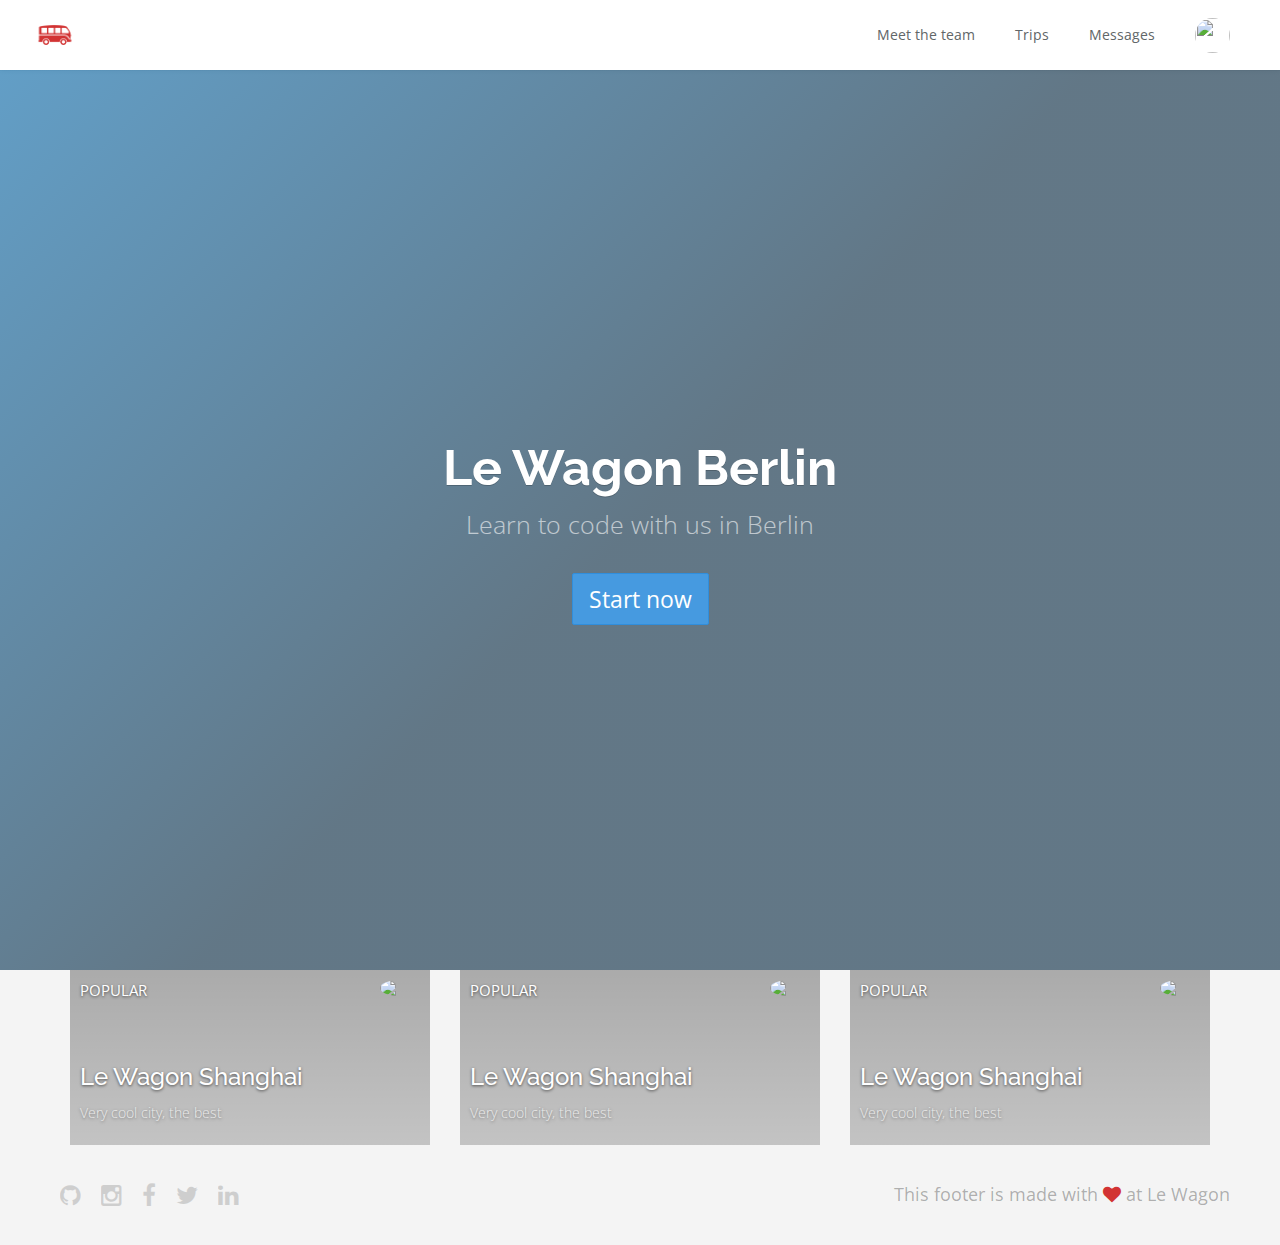
==== commit b91111a1: "Automated commit at 2018-04-30 13:11:30 UTC by middleman-deploy 2.0.0-alpha" ====
--- a/index.html
+++ b/index.html
@@ -6,21 +6,117 @@
     <meta name="viewport"
           content="width=device-width, initial-scale=1, shrink-to-fit=no">
     <!-- Use the title from a page's frontmatter if it has one -->
-    <title>Le Wagon - Middleman</title>
-    <link href="stylesheets/application-3c48b980.css" rel="stylesheet" />
+    <title></title>
+    <link href="stylesheets/application-400a70d5.css" rel="stylesheet" />
     <script src="javascripts/application-93de88c9.js"></script>
     <link href="images/favicon-f15af148.png" rel="icon" type="image/png" />
   </head>
   <body>
-    <div id="home">
-  <div class="home-content">
-    <img src="images/logo-acc9c0ec.png" width="200" alt="Logo" />
-    <p>
-      Middleman is now running!
-    </p>
-    <p class="about">
-      <a href="about.html">More about this template</a>
-    </p>
+    <div class="navbar-wagon">
+  <!-- Logo -->
+  <a href="/" class="navbar-wagon-brand">
+     <img src="images/logo-acc9c0ec.png" id="logo" alt="Logo" />
+  </a>
+
+  <!-- Right Navigation -->
+  <div class="navbar-wagon-right hidden-xs hidden-sm">
+
+    <a href="team.html" class="navbar-wagon-item navbar-wagon-link">Meet the team</a>
+    <a href="" class="navbar-wagon-item navbar-wagon-link">Trips</a>
+    <a href="" class="navbar-wagon-item navbar-wagon-link">Messages</a>
+
+    <!-- Profile picture with dropdown list -->
+    <div class="navbar-wagon-item">
+      <div class="dropdown">
+       <img src="https://kitt.lewagon.com/placeholder/users/ssaunier" class="avatar dropdown-toggle" id="navbar-wagon-menu" data-toggle="dropdown">
+        <ul class="dropdown-menu dropdown-menu-right navbar-wagon-dropdown-menu">
+          <li><a href="#">Profile</a></li>
+          <li><a href="#">Dashboard</a></li>
+          <li><a href="#">Log Out</a></li>
+        </ul>
+      </div>
+    </div>
+  </div>
+
+  <!-- Dropdown appearing on mobile only -->
+  <div class="navbar-wagon-item hidden-md hidden-lg">
+    <div class="dropdown">
+      <i class="fa fa-bars dropdown-toggle" data-toggle="dropdown"></i>
+      <ul class="dropdown-menu dropdown-menu-right navbar-wagon-dropdown-menu">
+        <li><a href="#">Host</a></li>
+        <li><a href="#">Trips</a></li>
+        <li><a href="#">Messagese</a></li>
+      </ul>
+    </div>
+  </div>
+</div>
+
+    
+
+  <div class="banner" style="background-image: linear-gradient(-225deg, rgba(0,101,168,0.6) 0%, rgba(0,36,61,0.6) 50%), url('https://kitt.lewagon.com/placeholder/cities/berlin');">
+    <div class="banner-content">
+      <h1>Le Wagon Berlin</h1>
+      <p>Learn to code with us in Berlin</p>
+      <a class="btn btn-primary btn-lg">Start now</a>
+    </div>
+  </div>
+
+
+
+<div class="container">
+  <div class="row">
+    <div class="col-xs-12 col-sm-4">
+      <div class="card" style="background-image: linear-gradient(rgba(0,0,0,0.3), rgba(0,0,0,0.2)), url('https://kitt.lewagon.com/placeholder/cities/shanghai');">
+    <div class="card-category">Popular</div>
+    <div class="card-description">
+      <h2>Le Wagon Shanghai</h2>
+      <p>Very cool city, the best</p>
+    </div>
+    <img class="card-user" src="https://kitt.lewagon.com/placeholder/users/tgenaitay">
+    <a class="card-link" href="#" ></a>
+  </div>
+    </div>
+    <div class="col-xs-12 col-sm-4">
+      <div class="card" style="background-image: linear-gradient(rgba(0,0,0,0.3), rgba(0,0,0,0.2)), url('https://kitt.lewagon.com/placeholder/cities/shanghai');">
+    <div class="card-category">Popular</div>
+    <div class="card-description">
+      <h2>Le Wagon Shanghai</h2>
+      <p>Very cool city, the best</p>
+    </div>
+    <img class="card-user" src="https://kitt.lewagon.com/placeholder/users/tgenaitay">
+    <a class="card-link" href="#" ></a>
+  </div>
+    </div>
+    <div class="col-xs-12 col-sm-4">
+      <div class="card" style="background-image: linear-gradient(rgba(0,0,0,0.3), rgba(0,0,0,0.2)), url('https://kitt.lewagon.com/placeholder/cities/shanghai');">
+    <div class="card-category">Popular</div>
+    <div class="card-description">
+      <h2>Le Wagon Shanghai</h2>
+      <p>Very cool city, the best</p>
+    </div>
+    <img class="card-user" src="https://kitt.lewagon.com/placeholder/users/tgenaitay">
+    <a class="card-link" href="#" ></a>
+  </div>
+    </div>
+  </div>
+</div>
+
+
+
+
+
+
+
+    <div class="footer">
+  <div class="footer-links">
+    <a href="#"><i class="fa fa-github"></i></a>
+    <a href="#"><i class="fa fa-instagram"></i></a>
+    <a href="#"><i class="fa fa-facebook"></i></a>
+    <a href="#"><i class="fa fa-twitter"></i></a>
+    <a href="#"><i class="fa fa-linkedin"></i></a>
+  </div>
+  <div class="footer-copyright">
+    This footer is made with <i class="fa fa-heart"></i> at Le Wagon
   </div>
 </div>
 
--- a/stylesheets/application-400a70d5.css
+++ b/stylesheets/application-400a70d5.css
@@ -0,0 +1,8 @@
+@import url("https://fonts.googleapis.com/css?family=Open+Sans:400,300,700|Raleway:400,100,300,700,500");/*!
+ * Bootstrap v3.3.7 (http://getbootstrap.com)
+ * Copyright 2011-2016 Twitter, Inc.
+ * Licensed under MIT (https://github.com/twbs/bootstrap/blob/master/LICENSE)
+ *//*! normalize.css v3.0.3 | MIT License | github.com/necolas/normalize.css */html{font-family:sans-serif;-ms-text-size-adjust:100%;-webkit-text-size-adjust:100%}body{margin:0}article,aside,details,figcaption,figure,footer,header,hgroup,main,menu,nav,section,summary{display:block}audio,canvas,progress,video{display:inline-block;vertical-align:baseline}audio:not([controls]){display:none;height:0}[hidden],template{display:none}a{background-color:transparent}a:active,a:hover{outline:0}abbr[title]{border-bottom:1px dotted}b,strong{font-weight:bold}dfn{font-style:italic}h1{font-size:2em;margin:0.67em 0}mark{background:#ff0;color:#000}small{font-size:80%}sub,sup{font-size:75%;line-height:0;position:relative;vertical-align:baseline}sup{top:-0.5em}sub{bottom:-0.25em}img{border:0}svg:not(:root){overflow:hidden}figure{margin:1em 40px}hr{-webkit-box-sizing:content-box;box-sizing:content-box;height:0}pre{overflow:auto}code,kbd,pre,samp{font-family:monospace, monospace;font-size:1em}button,input,optgroup,select,textarea{color:inherit;font:inherit;margin:0}button{overflow:visible}button,select{text-transform:none}button,html input[type="button"],input[type="reset"],input[type="submit"]{-webkit-appearance:button;cursor:pointer}button[disabled],html input[disabled]{cursor:default}button::-moz-focus-inner,input::-moz-focus-inner{border:0;padding:0}input{line-height:normal}input[type="checkbox"],input[type="radio"]{-webkit-box-sizing:border-box;box-sizing:border-box;padding:0}input[type="number"]::-webkit-inner-spin-button,input[type="number"]::-webkit-outer-spin-button{height:auto}input[type="search"]{-webkit-appearance:textfield;-webkit-box-sizing:content-box;box-sizing:content-box}input[type="search"]::-webkit-search-cancel-button,input[type="search"]::-webkit-search-decoration{-webkit-appearance:none}fieldset{border:1px solid #c0c0c0;margin:0 2px;padding:0.35em 0.625em 0.75em}legend{border:0;padding:0}textarea{overflow:auto}optgroup{font-weight:bold}table{border-collapse:collapse;border-spacing:0}td,th{padding:0}/*! Source: https://github.com/h5bp/html5-boilerplate/blob/master/src/css/main.css */@media print{*,*:before,*:after{background:transparent !important;color:#000 !important;-webkit-box-shadow:none !important;box-shadow:none !important;text-shadow:none !important}a,a:visited{text-decoration:underline}a[href]:after{content:" (" attr(href) ")"}abbr[title]:after{content:" (" attr(title) ")"}a[href^="#"]:after,a[href^="javascript:"]:after{content:""}pre,blockquote{border:1px solid #999;page-break-inside:avoid}thead{display:table-header-group}tr,img{page-break-inside:avoid}img{max-width:100% !important}p,h2,h3{orphans:3;widows:3}h2,h3{page-break-after:avoid}.navbar{display:none}.btn>.caret,.dropup>.btn>.caret{border-top-color:#000 !important}.label{border:1px solid #000}.table{border-collapse:collapse !important}.table td,.table th{background-color:#fff !important}.table-bordered th,.table-bordered td{border:1px solid #ddd !important}}@font-face{font-family:'Glyphicons Halflings';src:url("../assets/bootstrap/glyphicons-halflings-regular-86b6f62b.eot");src:url("../assets/bootstrap/glyphicons-halflings-regular-86b6f62b.eot?#iefix") format("embedded-opentype"),url("../assets/bootstrap/glyphicons-halflings-regular-ca35b697.woff2") format("woff2"),url("../assets/bootstrap/glyphicons-halflings-regular-278e49a8.woff") format("woff"),url("../assets/bootstrap/glyphicons-halflings-regular-44bc1850.ttf") format("truetype"),url("../assets/bootstrap/glyphicons-halflings-regular-de51a849.svg#glyphicons_halflingsregular") format("svg")}.glyphicon{position:relative;top:1px;display:inline-block;font-family:'Glyphicons Halflings';font-style:normal;font-weight:normal;line-height:1;-webkit-font-smoothing:antialiased;-moz-osx-font-smoothing:grayscale}.glyphicon-asterisk:before{content:"\002a"}.glyphicon-plus:before{content:"\002b"}.glyphicon-euro:before,.glyphicon-eur:before{content:"\20ac"}.glyphicon-minus:before{content:"\2212"}.glyphicon-cloud:before{content:"\2601"}.glyphicon-envelope:before{content:"\2709"}.glyphicon-pencil:before{content:"\270f"}.glyphicon-glass:before{content:"\e001"}.glyphicon-music:before{content:"\e002"}.glyphicon-search:before{content:"\e003"}.glyphicon-heart:before{content:"\e005"}.glyphicon-star:before{content:"\e006"}.glyphicon-star-empty:before{content:"\e007"}.glyphicon-user:before{content:"\e008"}.glyphicon-film:before{content:"\e009"}.glyphicon-th-large:before{content:"\e010"}.glyphicon-th:before{content:"\e011"}.glyphicon-th-list:before{content:"\e012"}.glyphicon-ok:before{content:"\e013"}.glyphicon-remove:before{content:"\e014"}.glyphicon-zoom-in:before{content:"\e015"}.glyphicon-zoom-out:before{content:"\e016"}.glyphicon-off:before{content:"\e017"}.glyphicon-signal:before{content:"\e018"}.glyphicon-cog:before{content:"\e019"}.glyphicon-trash:before{content:"\e020"}.glyphicon-home:before{content:"\e021"}.glyphicon-file:before{content:"\e022"}.glyphicon-time:before{content:"\e023"}.glyphicon-road:before{content:"\e024"}.glyphicon-download-alt:before{content:"\e025"}.glyphicon-download:before{content:"\e026"}.glyphicon-upload:before{content:"\e027"}.glyphicon-inbox:before{content:"\e028"}.glyphicon-play-circle:before{content:"\e029"}.glyphicon-repeat:before{content:"\e030"}.glyphicon-refresh:before{content:"\e031"}.glyphicon-list-alt:before{content:"\e032"}.glyphicon-lock:before{content:"\e033"}.glyphicon-flag:before{content:"\e034"}.glyphicon-headphones:before{content:"\e035"}.glyphicon-volume-off:before{content:"\e036"}.glyphicon-volume-down:before{content:"\e037"}.glyphicon-volume-up:before{content:"\e038"}.glyphicon-qrcode:before{content:"\e039"}.glyphicon-barcode:before{content:"\e040"}.glyphicon-tag:before{content:"\e041"}.glyphicon-tags:before{content:"\e042"}.glyphicon-book:before{content:"\e043"}.glyphicon-bookmark:before{content:"\e044"}.glyphicon-print:before{content:"\e045"}.glyphicon-camera:before{content:"\e046"}.glyphicon-font:before{content:"\e047"}.glyphicon-bold:before{content:"\e048"}.glyphicon-italic:before{content:"\e049"}.glyphicon-text-height:before{content:"\e050"}.glyphicon-text-width:before{content:"\e051"}.glyphicon-align-left:before{content:"\e052"}.glyphicon-align-center:before{content:"\e053"}.glyphicon-align-right:before{content:"\e054"}.glyphicon-align-justify:before{content:"\e055"}.glyphicon-list:before{content:"\e056"}.glyphicon-indent-left:before{content:"\e057"}.glyphicon-indent-right:before{content:"\e058"}.glyphicon-facetime-video:before{content:"\e059"}.glyphicon-picture:before{content:"\e060"}.glyphicon-map-marker:before{content:"\e062"}.glyphicon-adjust:before{content:"\e063"}.glyphicon-tint:before{content:"\e064"}.glyphicon-edit:before{content:"\e065"}.glyphicon-share:before{content:"\e066"}.glyphicon-check:before{content:"\e067"}.glyphicon-move:before{content:"\e068"}.glyphicon-step-backward:before{content:"\e069"}.glyphicon-fast-backward:before{content:"\e070"}.glyphicon-backward:before{content:"\e071"}.glyphicon-play:before{content:"\e072"}.glyphicon-pause:before{content:"\e073"}.glyphicon-stop:before{content:"\e074"}.glyphicon-forward:before{content:"\e075"}.glyphicon-fast-forward:before{content:"\e076"}.glyphicon-step-forward:before{content:"\e077"}.glyphicon-eject:before{content:"\e078"}.glyphicon-chevron-left:before{content:"\e079"}.glyphicon-chevron-right:before{content:"\e080"}.glyphicon-plus-sign:before{content:"\e081"}.glyphicon-minus-sign:before{content:"\e082"}.glyphicon-remove-sign:before{content:"\e083"}.glyphicon-ok-sign:before{content:"\e084"}.glyphicon-question-sign:before{content:"\e085"}.glyphicon-info-sign:before{content:"\e086"}.glyphicon-screenshot:before{content:"\e087"}.glyphicon-remove-circle:before{content:"\e088"}.glyphicon-ok-circle:before{content:"\e089"}.glyphicon-ban-circle:before{content:"\e090"}.glyphicon-arrow-left:before{content:"\e091"}.glyphicon-arrow-right:before{content:"\e092"}.glyphicon-arrow-up:before{content:"\e093"}.glyphicon-arrow-down:before{content:"\e094"}.glyphicon-share-alt:before{content:"\e095"}.glyphicon-resize-full:before{content:"\e096"}.glyphicon-resize-small:before{content:"\e097"}.glyphicon-exclamation-sign:before{content:"\e101"}.glyphicon-gift:before{content:"\e102"}.glyphicon-leaf:before{content:"\e103"}.glyphicon-fire:before{content:"\e104"}.glyphicon-eye-open:before{content:"\e105"}.glyphicon-eye-close:before{content:"\e106"}.glyphicon-warning-sign:before{content:"\e107"}.glyphicon-plane:before{content:"\e108"}.glyphicon-calendar:before{content:"\e109"}.glyphicon-random:before{content:"\e110"}.glyphicon-comment:before{content:"\e111"}.glyphicon-magnet:before{content:"\e112"}.glyphicon-chevron-up:before{content:"\e113"}.glyphicon-chevron-down:before{content:"\e114"}.glyphicon-retweet:before{content:"\e115"}.glyphicon-shopping-cart:before{content:"\e116"}.glyphicon-folder-close:before{content:"\e117"}.glyphicon-folder-open:before{content:"\e118"}.glyphicon-resize-vertical:before{content:"\e119"}.glyphicon-resize-horizontal:before{content:"\e120"}.glyphicon-hdd:before{content:"\e121"}.glyphicon-bullhorn:before{content:"\e122"}.glyphicon-bell:before{content:"\e123"}.glyphicon-certificate:before{content:"\e124"}.glyphicon-thumbs-up:before{content:"\e125"}.glyphicon-thumbs-down:before{content:"\e126"}.glyphicon-hand-right:before{content:"\e127"}.glyphicon-hand-left:before{content:"\e128"}.glyphicon-hand-up:before{content:"\e129"}.glyphicon-hand-down:before{content:"\e130"}.glyphicon-circle-arrow-right:before{content:"\e131"}.glyphicon-circle-arrow-left:before{content:"\e132"}.glyphicon-circle-arrow-up:before{content:"\e133"}.glyphicon-circle-arrow-down:before{content:"\e134"}.glyphicon-globe:before{content:"\e135"}.glyphicon-wrench:before{content:"\e136"}.glyphicon-tasks:before{content:"\e137"}.glyphicon-filter:before{content:"\e138"}.glyphicon-briefcase:before{content:"\e139"}.glyphicon-fullscreen:before{content:"\e140"}.glyphicon-dashboard:before{content:"\e141"}.glyphicon-paperclip:before{content:"\e142"}.glyphicon-heart-empty:before{content:"\e143"}.glyphicon-link:before{content:"\e144"}.glyphicon-phone:before{content:"\e145"}.glyphicon-pushpin:before{content:"\e146"}.glyphicon-usd:before{content:"\e148"}.glyphicon-gbp:before{content:"\e149"}.glyphicon-sort:before{content:"\e150"}.glyphicon-sort-by-alphabet:before{content:"\e151"}.glyphicon-sort-by-alphabet-alt:before{content:"\e152"}.glyphicon-sort-by-order:before{content:"\e153"}.glyphicon-sort-by-order-alt:before{content:"\e154"}.glyphicon-sort-by-attributes:before{content:"\e155"}.glyphicon-sort-by-attributes-alt:before{content:"\e156"}.glyphicon-unchecked:before{content:"\e157"}.glyphicon-expand:before{content:"\e158"}.glyphicon-collapse-down:before{content:"\e159"}.glyphicon-collapse-up:before{content:"\e160"}.glyphicon-log-in:before{content:"\e161"}.glyphicon-flash:before{content:"\e162"}.glyphicon-log-out:before{content:"\e163"}.glyphicon-new-window:before{content:"\e164"}.glyphicon-record:before{content:"\e165"}.glyphicon-save:before{content:"\e166"}.glyphicon-open:before{content:"\e167"}.glyphicon-saved:before{content:"\e168"}.glyphicon-import:before{content:"\e169"}.glyphicon-export:before{content:"\e170"}.glyphicon-send:before{content:"\e171"}.glyphicon-floppy-disk:before{content:"\e172"}.glyphicon-floppy-saved:before{content:"\e173"}.glyphicon-floppy-remove:before{content:"\e174"}.glyphicon-floppy-save:before{content:"\e175"}.glyphicon-floppy-open:before{content:"\e176"}.glyphicon-credit-card:before{content:"\e177"}.glyphicon-transfer:before{content:"\e178"}.glyphicon-cutlery:before{content:"\e179"}.glyphicon-header:before{content:"\e180"}.glyphicon-compressed:before{content:"\e181"}.glyphicon-earphone:before{content:"\e182"}.glyphicon-phone-alt:before{content:"\e183"}.glyphicon-tower:before{content:"\e184"}.glyphicon-stats:before{content:"\e185"}.glyphicon-sd-video:before{content:"\e186"}.glyphicon-hd-video:before{content:"\e187"}.glyphicon-subtitles:before{content:"\e188"}.glyphicon-sound-stereo:before{content:"\e189"}.glyphicon-sound-dolby:before{content:"\e190"}.glyphicon-sound-5-1:before{content:"\e191"}.glyphicon-sound-6-1:before{content:"\e192"}.glyphicon-sound-7-1:before{content:"\e193"}.glyphicon-copyright-mark:before{content:"\e194"}.glyphicon-registration-mark:before{content:"\e195"}.glyphicon-cloud-download:before{content:"\e197"}.glyphicon-cloud-upload:before{content:"\e198"}.glyphicon-tree-conifer:before{content:"\e199"}.glyphicon-tree-deciduous:before{content:"\e200"}.glyphicon-cd:before{content:"\e201"}.glyphicon-save-file:before{content:"\e202"}.glyphicon-open-file:before{content:"\e203"}.glyphicon-level-up:before{content:"\e204"}.glyphicon-copy:before{content:"\e205"}.glyphicon-paste:before{content:"\e206"}.glyphicon-alert:before{content:"\e209"}.glyphicon-equalizer:before{content:"\e210"}.glyphicon-king:before{content:"\e211"}.glyphicon-queen:before{content:"\e212"}.glyphicon-pawn:before{content:"\e213"}.glyphicon-bishop:before{content:"\e214"}.glyphicon-knight:before{content:"\e215"}.glyphicon-baby-formula:before{content:"\e216"}.glyphicon-tent:before{content:"\26fa"}.glyphicon-blackboard:before{content:"\e218"}.glyphicon-bed:before{content:"\e219"}.glyphicon-apple:before{content:"\f8ff"}.glyphicon-erase:before{content:"\e221"}.glyphicon-hourglass:before{content:"\231b"}.glyphicon-lamp:before{content:"\e223"}.glyphicon-duplicate:before{content:"\e224"}.glyphicon-piggy-bank:before{content:"\e225"}.glyphicon-scissors:before{content:"\e226"}.glyphicon-bitcoin:before{content:"\e227"}.glyphicon-btc:before{content:"\e227"}.glyphicon-xbt:before{content:"\e227"}.glyphicon-yen:before{content:"\00a5"}.glyphicon-jpy:before{content:"\00a5"}.glyphicon-ruble:before{content:"\20bd"}.glyphicon-rub:before{content:"\20bd"}.glyphicon-scale:before{content:"\e230"}.glyphicon-ice-lolly:before{content:"\e231"}.glyphicon-ice-lolly-tasted:before{content:"\e232"}.glyphicon-education:before{content:"\e233"}.glyphicon-option-horizontal:before{content:"\e234"}.glyphicon-option-vertical:before{content:"\e235"}.glyphicon-menu-hamburger:before{content:"\e236"}.glyphicon-modal-window:before{content:"\e237"}.glyphicon-oil:before{content:"\e238"}.glyphicon-grain:before{content:"\e239"}.glyphicon-sunglasses:before{content:"\e240"}.glyphicon-text-size:before{content:"\e241"}.glyphicon-text-color:before{content:"\e242"}.glyphicon-text-background:before{content:"\e243"}.glyphicon-object-align-top:before{content:"\e244"}.glyphicon-object-align-bottom:before{content:"\e245"}.glyphicon-object-align-horizontal:before{content:"\e246"}.glyphicon-object-align-left:before{content:"\e247"}.glyphicon-object-align-vertical:before{content:"\e248"}.glyphicon-object-align-right:before{content:"\e249"}.glyphicon-triangle-right:before{content:"\e250"}.glyphicon-triangle-left:before{content:"\e251"}.glyphicon-triangle-bottom:before{content:"\e252"}.glyphicon-triangle-top:before{content:"\e253"}.glyphicon-console:before{content:"\e254"}.glyphicon-superscript:before{content:"\e255"}.glyphicon-subscript:before{content:"\e256"}.glyphicon-menu-left:before{content:"\e257"}.glyphicon-menu-right:before{content:"\e258"}.glyphicon-menu-down:before{content:"\e259"}.glyphicon-menu-up:before{content:"\e260"}*{-webkit-box-sizing:border-box;box-sizing:border-box}*:before,*:after{-webkit-box-sizing:border-box;box-sizing:border-box}html{font-size:10px;-webkit-tap-highlight-color:transparent}body{font-family:"Open Sans", "Helvetica", "sans-serif";font-size:18px;line-height:1.42857143;color:#333333;background-color:#F4F4F4}input,button,select,textarea{font-family:inherit;font-size:inherit;line-height:inherit}a{color:#469AE0;text-decoration:none}a:hover,a:focus{color:#1f74ba;text-decoration:underline}a:focus{outline:5px auto -webkit-focus-ring-color;outline-offset:-2px}figure{margin:0}img{vertical-align:middle}.img-responsive{display:block;max-width:100%;height:auto}.img-rounded{border-radius:2px}.img-thumbnail{padding:4px;line-height:1.42857143;background-color:#F4F4F4;border:1px solid #ddd;border-radius:2px;-webkit-transition:all 0.2s ease-in-out;transition:all 0.2s ease-in-out;display:inline-block;max-width:100%;height:auto}.img-circle{border-radius:50%}hr{margin-top:25px;margin-bottom:25px;border:0;border-top:1px solid #eeeeee}.sr-only{position:absolute;width:1px;height:1px;margin:-1px;padding:0;overflow:hidden;clip:rect(0, 0, 0, 0);border:0}.sr-only-focusable:active,.sr-only-focusable:focus{position:static;width:auto;height:auto;margin:0;overflow:visible;clip:auto}[role="button"]{cursor:pointer}h1,h2,h3,h4,h5,h6,.h1,.h2,.h3,.h4,.h5,.h6{font-family:"Raleway", "Helvetica", "sans-serif";font-weight:500;line-height:1.1;color:inherit}h1 small,h1 .small,h2 small,h2 .small,h3 small,h3 .small,h4 small,h4 .small,h5 small,h5 .small,h6 small,h6 .small,.h1 small,.h1 .small,.h2 small,.h2 .small,.h3 small,.h3 .small,.h4 small,.h4 .small,.h5 small,.h5 .small,.h6 small,.h6 .small{font-weight:normal;line-height:1;color:#777777}h1,.h1,h2,.h2,h3,.h3{margin-top:25px;margin-bottom:12.5px}h1 small,h1 .small,.h1 small,.h1 .small,h2 small,h2 .small,.h2 small,.h2 .small,h3 small,h3 .small,.h3 small,.h3 .small{font-size:65%}h4,.h4,h5,.h5,h6,.h6{margin-top:12.5px;margin-bottom:12.5px}h4 small,h4 .small,.h4 small,.h4 .small,h5 small,h5 .small,.h5 small,.h5 .small,h6 small,h6 .small,.h6 small,.h6 .small{font-size:75%}h1,.h1{font-size:46px}h2,.h2{font-size:38px}h3,.h3{font-size:31px}h4,.h4{font-size:23px}h5,.h5{font-size:18px}h6,.h6{font-size:16px}p{margin:0 0 12.5px}.lead{margin-bottom:25px;font-size:20px;font-weight:300;line-height:1.4}@media (min-width: 768px){.lead{font-size:27px}}small,.small{font-size:88%}mark,.mark{background-color:#fcf8e3;padding:.2em}.text-left{text-align:left}.text-right{text-align:right}.text-center{text-align:center}.text-justify{text-align:justify}.text-nowrap{white-space:nowrap}.text-lowercase{text-transform:lowercase}.text-uppercase,.initialism{text-transform:uppercase}.text-capitalize{text-transform:capitalize}.text-muted{color:#777777}.text-primary{color:#469AE0}a.text-primary:hover,a.text-primary:focus{color:#2381d0}.text-success{color:#3c763d}a.text-success:hover,a.text-success:focus{color:#2b542c}.text-info{color:#31708f}a.text-info:hover,a.text-info:focus{color:#245269}.text-warning{color:#8a6d3b}a.text-warning:hover,a.text-warning:focus{color:#66512c}.text-danger{color:#a94442}a.text-danger:hover,a.text-danger:focus{color:#843534}.bg-primary{color:#fff}.bg-primary{background-color:#469AE0}a.bg-primary:hover,a.bg-primary:focus{background-color:#2381d0}.bg-success{background-color:#dff0d8}a.bg-success:hover,a.bg-success:focus{background-color:#c1e2b3}.bg-info{background-color:#d9edf7}a.bg-info:hover,a.bg-info:focus{background-color:#afd9ee}.bg-warning{background-color:#fcf8e3}a.bg-warning:hover,a.bg-warning:focus{background-color:#f7ecb5}.bg-danger{background-color:#f2dede}a.bg-danger:hover,a.bg-danger:focus{background-color:#e4b9b9}.page-header{padding-bottom:11.5px;margin:50px 0 25px;border-bottom:1px solid #eeeeee}ul,ol{margin-top:0;margin-bottom:12.5px}ul ul,ul ol,ol ul,ol ol{margin-bottom:0}.list-unstyled{padding-left:0;list-style:none}.list-inline{padding-left:0;list-style:none;margin-left:-5px}.list-inline>li{display:inline-block;padding-left:5px;padding-right:5px}dl{margin-top:0;margin-bottom:25px}dt,dd{line-height:1.42857143}dt{font-weight:bold}dd{margin-left:0}.dl-horizontal dd:before,.dl-horizontal dd:after{content:" ";display:table}.dl-horizontal dd:after{clear:both}@media (min-width: 768px){.dl-horizontal dt{float:left;width:160px;clear:left;text-align:right;overflow:hidden;text-overflow:ellipsis;white-space:nowrap}.dl-horizontal dd{margin-left:180px}}abbr[title],abbr[data-original-title]{cursor:help;border-bottom:1px dotted #777777}.initialism{font-size:90%}blockquote{padding:12.5px 25px;margin:0 0 25px;font-size:22.5px;border-left:5px solid #eeeeee}blockquote p:last-child,blockquote ul:last-child,blockquote ol:last-child{margin-bottom:0}blockquote footer,blockquote small,blockquote .small{display:block;font-size:80%;line-height:1.42857143;color:#777777}blockquote footer:before,blockquote small:before,blockquote .small:before{content:'\2014 \00A0'}.blockquote-reverse,blockquote.pull-right{padding-right:15px;padding-left:0;border-right:5px solid #eeeeee;border-left:0;text-align:right}.blockquote-reverse footer:before,.blockquote-reverse small:before,.blockquote-reverse .small:before,blockquote.pull-right footer:before,blockquote.pull-right small:before,blockquote.pull-right .small:before{content:''}.blockquote-reverse footer:after,.blockquote-reverse small:after,.blockquote-reverse .small:after,blockquote.pull-right footer:after,blockquote.pull-right small:after,blockquote.pull-right .small:after{content:'\00A0 \2014'}address{margin-bottom:25px;font-style:normal;line-height:1.42857143}code,kbd,pre,samp{font-family:Menlo, Monaco, Consolas, "Courier New", monospace}code{padding:2px 4px;font-size:90%;color:#c7254e;background-color:#f9f2f4;border-radius:2px}kbd{padding:2px 4px;font-size:90%;color:#fff;background-color:#333;border-radius:2px;-webkit-box-shadow:inset 0 -1px 0 rgba(0,0,0,0.25);box-shadow:inset 0 -1px 0 rgba(0,0,0,0.25)}kbd kbd{padding:0;font-size:100%;font-weight:bold;-webkit-box-shadow:none;box-shadow:none}pre{display:block;padding:12px;margin:0 0 12.5px;font-size:17px;line-height:1.42857143;word-break:break-all;word-wrap:break-word;color:#333333;background-color:#f5f5f5;border:1px solid #ccc;border-radius:2px}pre code{padding:0;font-size:inherit;color:inherit;white-space:pre-wrap;background-color:transparent;border-radius:0}.pre-scrollable{max-height:340px;overflow-y:scroll}.container{margin-right:auto;margin-left:auto;padding-left:15px;padding-right:15px}.container:before,.container:after{content:" ";display:table}.container:after{clear:both}@media (min-width: 768px){.container{width:750px}}@media (min-width: 992px){.container{width:970px}}@media (min-width: 1200px){.container{width:1170px}}.container-fluid{margin-right:auto;margin-left:auto;padding-left:15px;padding-right:15px}.container-fluid:before,.container-fluid:after{content:" ";display:table}.container-fluid:after{clear:both}.row{margin-left:-15px;margin-right:-15px}.row:before,.row:after{content:" ";display:table}.row:after{clear:both}.col-xs-1,.col-sm-1,.col-md-1,.col-lg-1,.col-xs-2,.col-sm-2,.col-md-2,.col-lg-2,.col-xs-3,.col-sm-3,.col-md-3,.col-lg-3,.col-xs-4,.col-sm-4,.col-md-4,.col-lg-4,.col-xs-5,.col-sm-5,.col-md-5,.col-lg-5,.col-xs-6,.col-sm-6,.col-md-6,.col-lg-6,.col-xs-7,.col-sm-7,.col-md-7,.col-lg-7,.col-xs-8,.col-sm-8,.col-md-8,.col-lg-8,.col-xs-9,.col-sm-9,.col-md-9,.col-lg-9,.col-xs-10,.col-sm-10,.col-md-10,.col-lg-10,.col-xs-11,.col-sm-11,.col-md-11,.col-lg-11,.col-xs-12,.col-sm-12,.col-md-12,.col-lg-12{position:relative;min-height:1px;padding-left:15px;padding-right:15px}.col-xs-1,.col-xs-2,.col-xs-3,.col-xs-4,.col-xs-5,.col-xs-6,.col-xs-7,.col-xs-8,.col-xs-9,.col-xs-10,.col-xs-11,.col-xs-12{float:left}.col-xs-1{width:8.33333333%}.col-xs-2{width:16.66666667%}.col-xs-3{width:25%}.col-xs-4{width:33.33333333%}.col-xs-5{width:41.66666667%}.col-xs-6{width:50%}.col-xs-7{width:58.33333333%}.col-xs-8{width:66.66666667%}.col-xs-9{width:75%}.col-xs-10{width:83.33333333%}.col-xs-11{width:91.66666667%}.col-xs-12{width:100%}.col-xs-pull-0{right:auto}.col-xs-pull-1{right:8.33333333%}.col-xs-pull-2{right:16.66666667%}.col-xs-pull-3{right:25%}.col-xs-pull-4{right:33.33333333%}.col-xs-pull-5{right:41.66666667%}.col-xs-pull-6{right:50%}.col-xs-pull-7{right:58.33333333%}.col-xs-pull-8{right:66.66666667%}.col-xs-pull-9{right:75%}.col-xs-pull-10{right:83.33333333%}.col-xs-pull-11{right:91.66666667%}.col-xs-pull-12{right:100%}.col-xs-push-0{left:auto}.col-xs-push-1{left:8.33333333%}.col-xs-push-2{left:16.66666667%}.col-xs-push-3{left:25%}.col-xs-push-4{left:33.33333333%}.col-xs-push-5{left:41.66666667%}.col-xs-push-6{left:50%}.col-xs-push-7{left:58.33333333%}.col-xs-push-8{left:66.66666667%}.col-xs-push-9{left:75%}.col-xs-push-10{left:83.33333333%}.col-xs-push-11{left:91.66666667%}.col-xs-push-12{left:100%}.col-xs-offset-0{margin-left:0%}.col-xs-offset-1{margin-left:8.33333333%}.col-xs-offset-2{margin-left:16.66666667%}.col-xs-offset-3{margin-left:25%}.col-xs-offset-4{margin-left:33.33333333%}.col-xs-offset-5{margin-left:41.66666667%}.col-xs-offset-6{margin-left:50%}.col-xs-offset-7{margin-left:58.33333333%}.col-xs-offset-8{margin-left:66.66666667%}.col-xs-offset-9{margin-left:75%}.col-xs-offset-10{margin-left:83.33333333%}.col-xs-offset-11{margin-left:91.66666667%}.col-xs-offset-12{margin-left:100%}@media (min-width: 768px){.col-sm-1,.col-sm-2,.col-sm-3,.col-sm-4,.col-sm-5,.col-sm-6,.col-sm-7,.col-sm-8,.col-sm-9,.col-sm-10,.col-sm-11,.col-sm-12{float:left}.col-sm-1{width:8.33333333%}.col-sm-2{width:16.66666667%}.col-sm-3{width:25%}.col-sm-4{width:33.33333333%}.col-sm-5{width:41.66666667%}.col-sm-6{width:50%}.col-sm-7{width:58.33333333%}.col-sm-8{width:66.66666667%}.col-sm-9{width:75%}.col-sm-10{width:83.33333333%}.col-sm-11{width:91.66666667%}.col-sm-12{width:100%}.col-sm-pull-0{right:auto}.col-sm-pull-1{right:8.33333333%}.col-sm-pull-2{right:16.66666667%}.col-sm-pull-3{right:25%}.col-sm-pull-4{right:33.33333333%}.col-sm-pull-5{right:41.66666667%}.col-sm-pull-6{right:50%}.col-sm-pull-7{right:58.33333333%}.col-sm-pull-8{right:66.66666667%}.col-sm-pull-9{right:75%}.col-sm-pull-10{right:83.33333333%}.col-sm-pull-11{right:91.66666667%}.col-sm-pull-12{right:100%}.col-sm-push-0{left:auto}.col-sm-push-1{left:8.33333333%}.col-sm-push-2{left:16.66666667%}.col-sm-push-3{left:25%}.col-sm-push-4{left:33.33333333%}.col-sm-push-5{left:41.66666667%}.col-sm-push-6{left:50%}.col-sm-push-7{left:58.33333333%}.col-sm-push-8{left:66.66666667%}.col-sm-push-9{left:75%}.col-sm-push-10{left:83.33333333%}.col-sm-push-11{left:91.66666667%}.col-sm-push-12{left:100%}.col-sm-offset-0{margin-left:0%}.col-sm-offset-1{margin-left:8.33333333%}.col-sm-offset-2{margin-left:16.66666667%}.col-sm-offset-3{margin-left:25%}.col-sm-offset-4{margin-left:33.33333333%}.col-sm-offset-5{margin-left:41.66666667%}.col-sm-offset-6{margin-left:50%}.col-sm-offset-7{margin-left:58.33333333%}.col-sm-offset-8{margin-left:66.66666667%}.col-sm-offset-9{margin-left:75%}.col-sm-offset-10{margin-left:83.33333333%}.col-sm-offset-11{margin-left:91.66666667%}.col-sm-offset-12{margin-left:100%}}@media (min-width: 992px){.col-md-1,.col-md-2,.col-md-3,.col-md-4,.col-md-5,.col-md-6,.col-md-7,.col-md-8,.col-md-9,.col-md-10,.col-md-11,.col-md-12{float:left}.col-md-1{width:8.33333333%}.col-md-2{width:16.66666667%}.col-md-3{width:25%}.col-md-4{width:33.33333333%}.col-md-5{width:41.66666667%}.col-md-6{width:50%}.col-md-7{width:58.33333333%}.col-md-8{width:66.66666667%}.col-md-9{width:75%}.col-md-10{width:83.33333333%}.col-md-11{width:91.66666667%}.col-md-12{width:100%}.col-md-pull-0{right:auto}.col-md-pull-1{right:8.33333333%}.col-md-pull-2{right:16.66666667%}.col-md-pull-3{right:25%}.col-md-pull-4{right:33.33333333%}.col-md-pull-5{right:41.66666667%}.col-md-pull-6{right:50%}.col-md-pull-7{right:58.33333333%}.col-md-pull-8{right:66.66666667%}.col-md-pull-9{right:75%}.col-md-pull-10{right:83.33333333%}.col-md-pull-11{right:91.66666667%}.col-md-pull-12{right:100%}.col-md-push-0{left:auto}.col-md-push-1{left:8.33333333%}.col-md-push-2{left:16.66666667%}.col-md-push-3{left:25%}.col-md-push-4{left:33.33333333%}.col-md-push-5{left:41.66666667%}.col-md-push-6{left:50%}.col-md-push-7{left:58.33333333%}.col-md-push-8{left:66.66666667%}.col-md-push-9{left:75%}.col-md-push-10{left:83.33333333%}.col-md-push-11{left:91.66666667%}.col-md-push-12{left:100%}.col-md-offset-0{margin-left:0%}.col-md-offset-1{margin-left:8.33333333%}.col-md-offset-2{margin-left:16.66666667%}.col-md-offset-3{margin-left:25%}.col-md-offset-4{margin-left:33.33333333%}.col-md-offset-5{margin-left:41.66666667%}.col-md-offset-6{margin-left:50%}.col-md-offset-7{margin-left:58.33333333%}.col-md-offset-8{margin-left:66.66666667%}.col-md-offset-9{margin-left:75%}.col-md-offset-10{margin-left:83.33333333%}.col-md-offset-11{margin-left:91.66666667%}.col-md-offset-12{margin-left:100%}}@media (min-width: 1200px){.col-lg-1,.col-lg-2,.col-lg-3,.col-lg-4,.col-lg-5,.col-lg-6,.col-lg-7,.col-lg-8,.col-lg-9,.col-lg-10,.col-lg-11,.col-lg-12{float:left}.col-lg-1{width:8.33333333%}.col-lg-2{width:16.66666667%}.col-lg-3{width:25%}.col-lg-4{width:33.33333333%}.col-lg-5{width:41.66666667%}.col-lg-6{width:50%}.col-lg-7{width:58.33333333%}.col-lg-8{width:66.66666667%}.col-lg-9{width:75%}.col-lg-10{width:83.33333333%}.col-lg-11{width:91.66666667%}.col-lg-12{width:100%}.col-lg-pull-0{right:auto}.col-lg-pull-1{right:8.33333333%}.col-lg-pull-2{right:16.66666667%}.col-lg-pull-3{right:25%}.col-lg-pull-4{right:33.33333333%}.col-lg-pull-5{right:41.66666667%}.col-lg-pull-6{right:50%}.col-lg-pull-7{right:58.33333333%}.col-lg-pull-8{right:66.66666667%}.col-lg-pull-9{right:75%}.col-lg-pull-10{right:83.33333333%}.col-lg-pull-11{right:91.66666667%}.col-lg-pull-12{right:100%}.col-lg-push-0{left:auto}.col-lg-push-1{left:8.33333333%}.col-lg-push-2{left:16.66666667%}.col-lg-push-3{left:25%}.col-lg-push-4{left:33.33333333%}.col-lg-push-5{left:41.66666667%}.col-lg-push-6{left:50%}.col-lg-push-7{left:58.33333333%}.col-lg-push-8{left:66.66666667%}.col-lg-push-9{left:75%}.col-lg-push-10{left:83.33333333%}.col-lg-push-11{left:91.66666667%}.col-lg-push-12{left:100%}.col-lg-offset-0{margin-left:0%}.col-lg-offset-1{margin-left:8.33333333%}.col-lg-offset-2{margin-left:16.66666667%}.col-lg-offset-3{margin-left:25%}.col-lg-offset-4{margin-left:33.33333333%}.col-lg-offset-5{margin-left:41.66666667%}.col-lg-offset-6{margin-left:50%}.col-lg-offset-7{margin-left:58.33333333%}.col-lg-offset-8{margin-left:66.66666667%}.col-lg-offset-9{margin-left:75%}.col-lg-offset-10{margin-left:83.33333333%}.col-lg-offset-11{margin-left:91.66666667%}.col-lg-offset-12{margin-left:100%}}table{background-color:transparent}caption{padding-top:8px;padding-bottom:8px;color:#777777;text-align:left}th{text-align:left}.table{width:100%;max-width:100%;margin-bottom:25px}.table>thead>tr>th,.table>thead>tr>td,.table>tbody>tr>th,.table>tbody>tr>td,.table>tfoot>tr>th,.table>tfoot>tr>td{padding:8px;line-height:1.42857143;vertical-align:top;border-top:1px solid #ddd}.table>thead>tr>th{vertical-align:bottom;border-bottom:2px solid #ddd}.table>caption+thead>tr:first-child>th,.table>caption+thead>tr:first-child>td,.table>colgroup+thead>tr:first-child>th,.table>colgroup+thead>tr:first-child>td,.table>thead:first-child>tr:first-child>th,.table>thead:first-child>tr:first-child>td{border-top:0}.table>tbody+tbody{border-top:2px solid #ddd}.table .table{background-color:#F4F4F4}.table-condensed>thead>tr>th,.table-condensed>thead>tr>td,.table-condensed>tbody>tr>th,.table-condensed>tbody>tr>td,.table-condensed>tfoot>tr>th,.table-condensed>tfoot>tr>td{padding:5px}.table-bordered{border:1px solid #ddd}.table-bordered>thead>tr>th,.table-bordered>thead>tr>td,.table-bordered>tbody>tr>th,.table-bordered>tbody>tr>td,.table-bordered>tfoot>tr>th,.table-bordered>tfoot>tr>td{border:1px solid #ddd}.table-bordered>thead>tr>th,.table-bordered>thead>tr>td{border-bottom-width:2px}.table-striped>tbody>tr:nth-of-type(odd){background-color:#f9f9f9}.table-hover>tbody>tr:hover{background-color:#f5f5f5}table col[class*="col-"]{position:static;float:none;display:table-column}table td[class*="col-"],table th[class*="col-"]{position:static;float:none;display:table-cell}.table>thead>tr>td.active,.table>thead>tr>th.active,.table>thead>tr.active>td,.table>thead>tr.active>th,.table>tbody>tr>td.active,.table>tbody>tr>th.active,.table>tbody>tr.active>td,.table>tbody>tr.active>th,.table>tfoot>tr>td.active,.table>tfoot>tr>th.active,.table>tfoot>tr.active>td,.table>tfoot>tr.active>th{background-color:#f5f5f5}.table-hover>tbody>tr>td.active:hover,.table-hover>tbody>tr>th.active:hover,.table-hover>tbody>tr.active:hover>td,.table-hover>tbody>tr:hover>.active,.table-hover>tbody>tr.active:hover>th{background-color:#e8e8e8}.table>thead>tr>td.success,.table>thead>tr>th.success,.table>thead>tr.success>td,.table>thead>tr.success>th,.table>tbody>tr>td.success,.table>tbody>tr>th.success,.table>tbody>tr.success>td,.table>tbody>tr.success>th,.table>tfoot>tr>td.success,.table>tfoot>tr>th.success,.table>tfoot>tr.success>td,.table>tfoot>tr.success>th{background-color:#dff0d8}.table-hover>tbody>tr>td.success:hover,.table-hover>tbody>tr>th.success:hover,.table-hover>tbody>tr.success:hover>td,.table-hover>tbody>tr:hover>.success,.table-hover>tbody>tr.success:hover>th{background-color:#d0e9c6}.table>thead>tr>td.info,.table>thead>tr>th.info,.table>thead>tr.info>td,.table>thead>tr.info>th,.table>tbody>tr>td.info,.table>tbody>tr>th.info,.table>tbody>tr.info>td,.table>tbody>tr.info>th,.table>tfoot>tr>td.info,.table>tfoot>tr>th.info,.table>tfoot>tr.info>td,.table>tfoot>tr.info>th{background-color:#d9edf7}.table-hover>tbody>tr>td.info:hover,.table-hover>tbody>tr>th.info:hover,.table-hover>tbody>tr.info:hover>td,.table-hover>tbody>tr:hover>.info,.table-hover>tbody>tr.info:hover>th{background-color:#c4e3f3}.table>thead>tr>td.warning,.table>thead>tr>th.warning,.table>thead>tr.warning>td,.table>thead>tr.warning>th,.table>tbody>tr>td.warning,.table>tbody>tr>th.warning,.table>tbody>tr.warning>td,.table>tbody>tr.warning>th,.table>tfoot>tr>td.warning,.table>tfoot>tr>th.warning,.table>tfoot>tr.warning>td,.table>tfoot>tr.warning>th{background-color:#fcf8e3}.table-hover>tbody>tr>td.warning:hover,.table-hover>tbody>tr>th.warning:hover,.table-hover>tbody>tr.warning:hover>td,.table-hover>tbody>tr:hover>.warning,.table-hover>tbody>tr.warning:hover>th{background-color:#faf2cc}.table>thead>tr>td.danger,.table>thead>tr>th.danger,.table>thead>tr.danger>td,.table>thead>tr.danger>th,.table>tbody>tr>td.danger,.table>tbody>tr>th.danger,.table>tbody>tr.danger>td,.table>tbody>tr.danger>th,.table>tfoot>tr>td.danger,.table>tfoot>tr>th.danger,.table>tfoot>tr.danger>td,.table>tfoot>tr.danger>th{background-color:#f2dede}.table-hover>tbody>tr>td.danger:hover,.table-hover>tbody>tr>th.danger:hover,.table-hover>tbody>tr.danger:hover>td,.table-hover>tbody>tr:hover>.danger,.table-hover>tbody>tr.danger:hover>th{background-color:#ebcccc}.table-responsive{overflow-x:auto;min-height:0.01%}@media screen and (max-width: 767px){.table-responsive{width:100%;margin-bottom:18.75px;overflow-y:hidden;-ms-overflow-style:-ms-autohiding-scrollbar;border:1px solid #ddd}.table-responsive>.table{margin-bottom:0}.table-responsive>.table>thead>tr>th,.table-responsive>.table>thead>tr>td,.table-responsive>.table>tbody>tr>th,.table-responsive>.table>tbody>tr>td,.table-responsive>.table>tfoot>tr>th,.table-responsive>.table>tfoot>tr>td{white-space:nowrap}.table-responsive>.table-bordered{border:0}.table-responsive>.table-bordered>thead>tr>th:first-child,.table-responsive>.table-bordered>thead>tr>td:first-child,.table-responsive>.table-bordered>tbody>tr>th:first-child,.table-responsive>.table-bordered>tbody>tr>td:first-child,.table-responsive>.table-bordered>tfoot>tr>th:first-child,.table-responsive>.table-bordered>tfoot>tr>td:first-child{border-left:0}.table-responsive>.table-bordered>thead>tr>th:last-child,.table-responsive>.table-bordered>thead>tr>td:last-child,.table-responsive>.table-bordered>tbody>tr>th:last-child,.table-responsive>.table-bordered>tbody>tr>td:last-child,.table-responsive>.table-bordered>tfoot>tr>th:last-child,.table-responsive>.table-bordered>tfoot>tr>td:last-child{border-right:0}.table-responsive>.table-bordered>tbody>tr:last-child>th,.table-responsive>.table-bordered>tbody>tr:last-child>td,.table-responsive>.table-bordered>tfoot>tr:last-child>th,.table-responsive>.table-bordered>tfoot>tr:last-child>td{border-bottom:0}}fieldset{padding:0;margin:0;border:0;min-width:0}legend{display:block;width:100%;padding:0;margin-bottom:25px;font-size:27px;line-height:inherit;color:#333333;border:0;border-bottom:1px solid #e5e5e5}label{display:inline-block;max-width:100%;margin-bottom:5px;font-weight:bold}input[type="search"]{-webkit-box-sizing:border-box;box-sizing:border-box}input[type="radio"],input[type="checkbox"]{margin:4px 0 0;margin-top:1px \9;line-height:normal}input[type="file"]{display:block}input[type="range"]{display:block;width:100%}select[multiple],select[size]{height:auto}input[type="file"]:focus,input[type="radio"]:focus,input[type="checkbox"]:focus{outline:5px auto -webkit-focus-ring-color;outline-offset:-2px}output{display:block;padding-top:7px;font-size:18px;line-height:1.42857143;color:#000000}.form-control{display:block;width:100%;height:39px;padding:6px 12px;font-size:18px;line-height:1.42857143;color:#000000;background-color:#fff;background-image:none;border:1px solid #ccc;border-radius:2px;-webkit-box-shadow:inset 0 1px 1px rgba(0,0,0,0.075);box-shadow:inset 0 1px 1px rgba(0,0,0,0.075);-webkit-transition:border-color ease-in-out 0.15s, box-shadow ease-in-out 0.15s;-webkit-transition:border-color ease-in-out 0.15s, -webkit-box-shadow ease-in-out 0.15s;transition:border-color ease-in-out 0.15s, -webkit-box-shadow ease-in-out 0.15s;transition:border-color ease-in-out 0.15s, box-shadow ease-in-out 0.15s;transition:border-color ease-in-out 0.15s, box-shadow ease-in-out 0.15s, -webkit-box-shadow ease-in-out 0.15s}.form-control:focus{border-color:#66afe9;outline:0;-webkit-box-shadow:inset 0 1px 1px rgba(0,0,0,0.075),0 0 8px rgba(102,175,233,0.6);box-shadow:inset 0 1px 1px rgba(0,0,0,0.075),0 0 8px rgba(102,175,233,0.6)}.form-control::-moz-placeholder{color:#999;opacity:1}.form-control:-ms-input-placeholder{color:#999}.form-control::-webkit-input-placeholder{color:#999}.form-control::-ms-expand{border:0;background-color:transparent}.form-control[disabled],.form-control[readonly],fieldset[disabled] .form-control{background-color:#eeeeee;opacity:1}.form-control[disabled],fieldset[disabled] .form-control{cursor:not-allowed}textarea.form-control{height:auto}input[type="search"]{-webkit-appearance:none}@media screen and (-webkit-min-device-pixel-ratio: 0){input[type="date"].form-control,input[type="time"].form-control,input[type="datetime-local"].form-control,input[type="month"].form-control{line-height:39px}input[type="date"].input-sm,.input-group-sm>input[type="date"].form-control,.input-group-sm>input[type="date"].input-group-addon,.input-group-sm>.input-group-btn>input[type="date"].btn,.input-group-sm input[type="date"],input[type="time"].input-sm,.input-group-sm>input[type="time"].form-control,.input-group-sm>input[type="time"].input-group-addon,.input-group-sm>.input-group-btn>input[type="time"].btn,.input-group-sm input[type="time"],input[type="datetime-local"].input-sm,.input-group-sm>input[type="datetime-local"].form-control,.input-group-sm>input[type="datetime-local"].input-group-addon,.input-group-sm>.input-group-btn>input[type="datetime-local"].btn,.input-group-sm input[type="datetime-local"],input[type="month"].input-sm,.input-group-sm>input[type="month"].form-control,.input-group-sm>input[type="month"].input-group-addon,.input-group-sm>.input-group-btn>input[type="month"].btn,.input-group-sm input[type="month"]{line-height:36px}input[type="date"].input-lg,.input-group-lg>input[type="date"].form-control,.input-group-lg>input[type="date"].input-group-addon,.input-group-lg>.input-group-btn>input[type="date"].btn,.input-group-lg input[type="date"],input[type="time"].input-lg,.input-group-lg>input[type="time"].form-control,.input-group-lg>input[type="time"].input-group-addon,.input-group-lg>.input-group-btn>input[type="time"].btn,.input-group-lg input[type="time"],input[type="datetime-local"].input-lg,.input-group-lg>input[type="datetime-local"].form-control,.input-group-lg>input[type="datetime-local"].input-group-addon,.input-group-lg>.input-group-btn>input[type="datetime-local"].btn,.input-group-lg input[type="datetime-local"],input[type="month"].input-lg,.input-group-lg>input[type="month"].form-control,.input-group-lg>input[type="month"].input-group-addon,.input-group-lg>.input-group-btn>input[type="month"].btn,.input-group-lg input[type="month"]{line-height:53px}}.form-group{margin-bottom:15px}.radio,.checkbox{position:relative;display:block;margin-top:10px;margin-bottom:10px}.radio label,.checkbox label{min-height:25px;padding-left:20px;margin-bottom:0;font-weight:normal;cursor:pointer}.radio input[type="radio"],.radio-inline input[type="radio"],.checkbox input[type="checkbox"],.checkbox-inline input[type="checkbox"]{position:absolute;margin-left:-20px;margin-top:4px \9}.radio+.radio,.checkbox+.checkbox{margin-top:-5px}.radio-inline,.checkbox-inline{position:relative;display:inline-block;padding-left:20px;margin-bottom:0;vertical-align:middle;font-weight:normal;cursor:pointer}.radio-inline+.radio-inline,.checkbox-inline+.checkbox-inline{margin-top:0;margin-left:10px}input[type="radio"][disabled],input[type="radio"].disabled,fieldset[disabled] input[type="radio"],input[type="checkbox"][disabled],input[type="checkbox"].disabled,fieldset[disabled] input[type="checkbox"]{cursor:not-allowed}.radio-inline.disabled,fieldset[disabled] .radio-inline,.checkbox-inline.disabled,fieldset[disabled] .checkbox-inline{cursor:not-allowed}.radio.disabled label,fieldset[disabled] .radio label,.checkbox.disabled label,fieldset[disabled] .checkbox label{cursor:not-allowed}.form-control-static{padding-top:7px;padding-bottom:7px;margin-bottom:0;min-height:43px}.form-control-static.input-lg,.input-group-lg>.form-control-static.form-control,.input-group-lg>.form-control-static.input-group-addon,.input-group-lg>.input-group-btn>.form-control-static.btn,.form-control-static.input-sm,.input-group-sm>.form-control-static.form-control,.input-group-sm>.form-control-static.input-group-addon,.input-group-sm>.input-group-btn>.form-control-static.btn{padding-left:0;padding-right:0}.input-sm,.input-group-sm>.form-control,.input-group-sm>.input-group-addon,.input-group-sm>.input-group-btn>.btn{height:36px;padding:5px 10px;font-size:16px;line-height:1.5;border-radius:2px}select.input-sm,.input-group-sm>select.form-control,.input-group-sm>select.input-group-addon,.input-group-sm>.input-group-btn>select.btn{height:36px;line-height:36px}textarea.input-sm,.input-group-sm>textarea.form-control,.input-group-sm>textarea.input-group-addon,.input-group-sm>.input-group-btn>textarea.btn,select[multiple].input-sm,.input-group-sm>select[multiple].form-control,.input-group-sm>select[multiple].input-group-addon,.input-group-sm>.input-group-btn>select[multiple].btn{height:auto}.form-group-sm .form-control{height:36px;padding:5px 10px;font-size:16px;line-height:1.5;border-radius:2px}.form-group-sm select.form-control{height:36px;line-height:36px}.form-group-sm textarea.form-control,.form-group-sm select[multiple].form-control{height:auto}.form-group-sm .form-control-static{height:36px;min-height:41px;padding:6px 10px;font-size:16px;line-height:1.5}.input-lg,.input-group-lg>.form-control,.input-group-lg>.input-group-addon,.input-group-lg>.input-group-btn>.btn{height:53px;padding:10px 16px;font-size:23px;line-height:1.3333333;border-radius:2px}select.input-lg,.input-group-lg>select.form-control,.input-group-lg>select.input-group-addon,.input-group-lg>.input-group-btn>select.btn{height:53px;line-height:53px}textarea.input-lg,.input-group-lg>textarea.form-control,.input-group-lg>textarea.input-group-addon,.input-group-lg>.input-group-btn>textarea.btn,select[multiple].input-lg,.input-group-lg>select[multiple].form-control,.input-group-lg>select[multiple].input-group-addon,.input-group-lg>.input-group-btn>select[multiple].btn{height:auto}.form-group-lg .form-control{height:53px;padding:10px 16px;font-size:23px;line-height:1.3333333;border-radius:2px}.form-group-lg select.form-control{height:53px;line-height:53px}.form-group-lg textarea.form-control,.form-group-lg select[multiple].form-control{height:auto}.form-group-lg .form-control-static{height:53px;min-height:48px;padding:11px 16px;font-size:23px;line-height:1.3333333}.has-feedback{position:relative}.has-feedback .form-control{padding-right:48.75px}.form-control-feedback{position:absolute;top:0;right:0;z-index:2;display:block;width:39px;height:39px;line-height:39px;text-align:center;pointer-events:none}.input-lg+.form-control-feedback,.input-group-lg>.form-control+.form-control-feedback,.input-group-lg>.input-group-addon+.form-control-feedback,.input-group-lg>.input-group-btn>.btn+.form-control-feedback,.input-group-lg+.form-control-feedback,.form-group-lg .form-control+.form-control-feedback{width:53px;height:53px;line-height:53px}.input-sm+.form-control-feedback,.input-group-sm>.form-control+.form-control-feedback,.input-group-sm>.input-group-addon+.form-control-feedback,.input-group-sm>.input-group-btn>.btn+.form-control-feedback,.input-group-sm+.form-control-feedback,.form-group-sm .form-control+.form-control-feedback{width:36px;height:36px;line-height:36px}.has-success .help-block,.has-success .control-label,.has-success .radio,.has-success .checkbox,.has-success .radio-inline,.has-success .checkbox-inline,.has-success.radio label,.has-success.checkbox label,.has-success.radio-inline label,.has-success.checkbox-inline label{color:#3c763d}.has-success .form-control{border-color:#3c763d;-webkit-box-shadow:inset 0 1px 1px rgba(0,0,0,0.075);box-shadow:inset 0 1px 1px rgba(0,0,0,0.075)}.has-success .form-control:focus{border-color:#2b542c;-webkit-box-shadow:inset 0 1px 1px rgba(0,0,0,0.075),0 0 6px #67b168;box-shadow:inset 0 1px 1px rgba(0,0,0,0.075),0 0 6px #67b168}.has-success .input-group-addon{color:#3c763d;border-color:#3c763d;background-color:#dff0d8}.has-success .form-control-feedback{color:#3c763d}.has-warning .help-block,.has-warning .control-label,.has-warning .radio,.has-warning .checkbox,.has-warning .radio-inline,.has-warning .checkbox-inline,.has-warning.radio label,.has-warning.checkbox label,.has-warning.radio-inline label,.has-warning.checkbox-inline label{color:#8a6d3b}.has-warning .form-control{border-color:#8a6d3b;-webkit-box-shadow:inset 0 1px 1px rgba(0,0,0,0.075);box-shadow:inset 0 1px 1px rgba(0,0,0,0.075)}.has-warning .form-control:focus{border-color:#66512c;-webkit-box-shadow:inset 0 1px 1px rgba(0,0,0,0.075),0 0 6px #c0a16b;box-shadow:inset 0 1px 1px rgba(0,0,0,0.075),0 0 6px #c0a16b}.has-warning .input-group-addon{color:#8a6d3b;border-color:#8a6d3b;background-color:#fcf8e3}.has-warning .form-control-feedback{color:#8a6d3b}.has-error .help-block,.has-error .control-label,.has-error .radio,.has-error .checkbox,.has-error .radio-inline,.has-error .checkbox-inline,.has-error.radio label,.has-error.checkbox label,.has-error.radio-inline label,.has-error.checkbox-inline label{color:#a94442}.has-error .form-control{border-color:#a94442;-webkit-box-shadow:inset 0 1px 1px rgba(0,0,0,0.075);box-shadow:inset 0 1px 1px rgba(0,0,0,0.075)}.has-error .form-control:focus{border-color:#843534;-webkit-box-shadow:inset 0 1px 1px rgba(0,0,0,0.075),0 0 6px #ce8483;box-shadow:inset 0 1px 1px rgba(0,0,0,0.075),0 0 6px #ce8483}.has-error .input-group-addon{color:#a94442;border-color:#a94442;background-color:#f2dede}.has-error .form-control-feedback{color:#a94442}.has-feedback label ~ .form-control-feedback{top:30px}.has-feedback label.sr-only ~ .form-control-feedback{top:0}.help-block{display:block;margin-top:5px;margin-bottom:10px;color:#737373}@media (min-width: 768px){.form-inline .form-group{display:inline-block;margin-bottom:0;vertical-align:middle}.form-inline .form-control{display:inline-block;width:auto;vertical-align:middle}.form-inline .form-control-static{display:inline-block}.form-inline .input-group{display:inline-table;vertical-align:middle}.form-inline .input-group .input-group-addon,.form-inline .input-group .input-group-btn,.form-inline .input-group .form-control{width:auto}.form-inline .input-group>.form-control{width:100%}.form-inline .control-label{margin-bottom:0;vertical-align:middle}.form-inline .radio,.form-inline .checkbox{display:inline-block;margin-top:0;margin-bottom:0;vertical-align:middle}.form-inline .radio label,.form-inline .checkbox label{padding-left:0}.form-inline .radio input[type="radio"],.form-inline .checkbox input[type="checkbox"]{position:relative;margin-left:0}.form-inline .has-feedback .form-control-feedback{top:0}}.form-horizontal .radio,.form-horizontal .checkbox,.form-horizontal .radio-inline,.form-horizontal .checkbox-inline{margin-top:0;margin-bottom:0;padding-top:7px}.form-horizontal .radio,.form-horizontal .checkbox{min-height:32px}.form-horizontal .form-group{margin-left:-15px;margin-right:-15px}.form-horizontal .form-group:before,.form-horizontal .form-group:after{content:" ";display:table}.form-horizontal .form-group:after{clear:both}@media (min-width: 768px){.form-horizontal .control-label{text-align:right;margin-bottom:0;padding-top:7px}}.form-horizontal .has-feedback .form-control-feedback{right:15px}@media (min-width: 768px){.form-horizontal .form-group-lg .control-label{padding-top:11px;font-size:23px}}@media (min-width: 768px){.form-horizontal .form-group-sm .control-label{padding-top:6px;font-size:16px}}.btn{display:inline-block;margin-bottom:0;font-weight:normal;text-align:center;vertical-align:middle;-ms-touch-action:manipulation;touch-action:manipulation;cursor:pointer;background-image:none;border:1px solid transparent;white-space:nowrap;padding:6px 12px;font-size:18px;line-height:1.42857143;border-radius:2px;-webkit-user-select:none;-moz-user-select:none;-ms-user-select:none;user-select:none}.btn:focus,.btn.focus,.btn:active:focus,.btn:active.focus,.btn.active:focus,.btn.active.focus{outline:5px auto -webkit-focus-ring-color;outline-offset:-2px}.btn:hover,.btn:focus,.btn.focus{color:#333;text-decoration:none}.btn:active,.btn.active{outline:0;background-image:none;-webkit-box-shadow:inset 0 3px 5px rgba(0,0,0,0.125);box-shadow:inset 0 3px 5px rgba(0,0,0,0.125)}.btn.disabled,.btn[disabled],fieldset[disabled] .btn{cursor:not-allowed;opacity:0.65;filter:alpha(opacity=65);-webkit-box-shadow:none;box-shadow:none}a.btn.disabled,fieldset[disabled] a.btn{pointer-events:none}.btn-default{color:#333;background-color:#fff;border-color:#ccc}.btn-default:focus,.btn-default.focus{color:#333;background-color:#e6e6e6;border-color:#8c8c8c}.btn-default:hover{color:#333;background-color:#e6e6e6;border-color:#adadad}.btn-default:active,.btn-default.active,.open>.btn-default.dropdown-toggle{color:#333;background-color:#e6e6e6;border-color:#adadad}.btn-default:active:hover,.btn-default:active:focus,.btn-default:active.focus,.btn-default.active:hover,.btn-default.active:focus,.btn-default.active.focus,.open>.btn-default.dropdown-toggle:hover,.open>.btn-default.dropdown-toggle:focus,.open>.btn-default.dropdown-toggle.focus{color:#333;background-color:#d4d4d4;border-color:#8c8c8c}.btn-default:active,.btn-default.active,.open>.btn-default.dropdown-toggle{background-image:none}.btn-default.disabled:hover,.btn-default.disabled:focus,.btn-default.disabled.focus,.btn-default[disabled]:hover,.btn-default[disabled]:focus,.btn-default[disabled].focus,fieldset[disabled] .btn-default:hover,fieldset[disabled] .btn-default:focus,fieldset[disabled] .btn-default.focus{background-color:#fff;border-color:#ccc}.btn-default .badge{color:#fff;background-color:#333}.btn-primary{color:#fff;background-color:#469AE0;border-color:#308edc}.btn-primary:focus,.btn-primary.focus{color:#fff;background-color:#2381d0;border-color:#144b79}.btn-primary:hover{color:#fff;background-color:#2381d0;border-color:#1e6eb2}.btn-primary:active,.btn-primary.active,.open>.btn-primary.dropdown-toggle{color:#fff;background-color:#2381d0;border-color:#1e6eb2}.btn-primary:active:hover,.btn-primary:active:focus,.btn-primary:active.focus,.btn-primary.active:hover,.btn-primary.active:focus,.btn-primary.active.focus,.open>.btn-primary.dropdown-toggle:hover,.open>.btn-primary.dropdown-toggle:focus,.open>.btn-primary.dropdown-toggle.focus{color:#fff;background-color:#1e6eb2;border-color:#144b79}.btn-primary:active,.btn-primary.active,.open>.btn-primary.dropdown-toggle{background-image:none}.btn-primary.disabled:hover,.btn-primary.disabled:focus,.btn-primary.disabled.focus,.btn-primary[disabled]:hover,.btn-primary[disabled]:focus,.btn-primary[disabled].focus,fieldset[disabled] .btn-primary:hover,fieldset[disabled] .btn-primary:focus,fieldset[disabled] .btn-primary.focus{background-color:#469AE0;border-color:#308edc}.btn-primary .badge{color:#469AE0;background-color:#fff}.btn-success{color:#fff;background-color:#32B796;border-color:#2da386}.btn-success:focus,.btn-success.focus{color:#fff;background-color:#278f75;border-color:#113f34}.btn-success:hover{color:#fff;background-color:#278f75;border-color:#1f735e}.btn-success:active,.btn-success.active,.open>.btn-success.dropdown-toggle{color:#fff;background-color:#278f75;border-color:#1f735e}.btn-success:active:hover,.btn-success:active:focus,.btn-success:active.focus,.btn-success.active:hover,.btn-success.active:focus,.btn-success.active.focus,.open>.btn-success.dropdown-toggle:hover,.open>.btn-success.dropdown-toggle:focus,.open>.btn-success.dropdown-toggle.focus{color:#fff;background-color:#1f735e;border-color:#113f34}.btn-success:active,.btn-success.active,.open>.btn-success.dropdown-toggle{background-image:none}.btn-success.disabled:hover,.btn-success.disabled:focus,.btn-success.disabled.focus,.btn-success[disabled]:hover,.btn-success[disabled]:focus,.btn-success[disabled].focus,fieldset[disabled] .btn-success:hover,fieldset[disabled] .btn-success:focus,fieldset[disabled] .btn-success.focus{background-color:#32B796;border-color:#2da386}.btn-success .badge{color:#32B796;background-color:#fff}.btn-info{color:#fff;background-color:#FDB631;border-color:#fdad18}.btn-info:focus,.btn-info.focus{color:#fff;background-color:#f9a302;border-color:#946101}.btn-info:hover{color:#fff;background-color:#f9a302;border-color:#d58c02}.btn-info:active,.btn-info.active,.open>.btn-info.dropdown-toggle{color:#fff;background-color:#f9a302;border-color:#d58c02}.btn-info:active:hover,.btn-info:active:focus,.btn-info:active.focus,.btn-info.active:hover,.btn-info.active:focus,.btn-info.active.focus,.open>.btn-info.dropdown-toggle:hover,.open>.btn-info.dropdown-toggle:focus,.open>.btn-info.dropdown-toggle.focus{color:#fff;background-color:#d58c02;border-color:#946101}.btn-info:active,.btn-info.active,.open>.btn-info.dropdown-toggle{background-image:none}.btn-info.disabled:hover,.btn-info.disabled:focus,.btn-info.disabled.focus,.btn-info[disabled]:hover,.btn-info[disabled]:focus,.btn-info[disabled].focus,fieldset[disabled] .btn-info:hover,fieldset[disabled] .btn-info:focus,fieldset[disabled] .btn-info.focus{background-color:#FDB631;border-color:#fdad18}.btn-info .badge{color:#FDB631;background-color:#fff}.btn-warning{color:#fff;background-color:#E67E22;border-color:#d67118}.btn-warning:focus,.btn-warning.focus{color:#fff;background-color:#bf6516;border-color:#64350b}.btn-warning:hover{color:#fff;background-color:#bf6516;border-color:#9f5412}.btn-warning:active,.btn-warning.active,.open>.btn-warning.dropdown-toggle{color:#fff;background-color:#bf6516;border-color:#9f5412}.btn-warning:active:hover,.btn-warning:active:focus,.btn-warning:active.focus,.btn-warning.active:hover,.btn-warning.active:focus,.btn-warning.active.focus,.open>.btn-warning.dropdown-toggle:hover,.open>.btn-warning.dropdown-toggle:focus,.open>.btn-warning.dropdown-toggle.focus{color:#fff;background-color:#9f5412;border-color:#64350b}.btn-warning:active,.btn-warning.active,.open>.btn-warning.dropdown-toggle{background-image:none}.btn-warning.disabled:hover,.btn-warning.disabled:focus,.btn-warning.disabled.focus,.btn-warning[disabled]:hover,.btn-warning[disabled]:focus,.btn-warning[disabled].focus,fieldset[disabled] .btn-warning:hover,fieldset[disabled] .btn-warning:focus,fieldset[disabled] .btn-warning.focus{background-color:#E67E22;border-color:#d67118}.btn-warning .badge{color:#E67E22;background-color:#fff}.btn-danger{color:#fff;background-color:#EE5F5B;border-color:#ec4844}.btn-danger:focus,.btn-danger.focus{color:#fff;background-color:#e9322d;border-color:#9f1411}.btn-danger:hover{color:#fff;background-color:#e9322d;border-color:#dc1c17}.btn-danger:active,.btn-danger.active,.open>.btn-danger.dropdown-toggle{color:#fff;background-color:#e9322d;border-color:#dc1c17}.btn-danger:active:hover,.btn-danger:active:focus,.btn-danger:active.focus,.btn-danger.active:hover,.btn-danger.active:focus,.btn-danger.active.focus,.open>.btn-danger.dropdown-toggle:hover,.open>.btn-danger.dropdown-toggle:focus,.open>.btn-danger.dropdown-toggle.focus{color:#fff;background-color:#dc1c17;border-color:#9f1411}.btn-danger:active,.btn-danger.active,.open>.btn-danger.dropdown-toggle{background-image:none}.btn-danger.disabled:hover,.btn-danger.disabled:focus,.btn-danger.disabled.focus,.btn-danger[disabled]:hover,.btn-danger[disabled]:focus,.btn-danger[disabled].focus,fieldset[disabled] .btn-danger:hover,fieldset[disabled] .btn-danger:focus,fieldset[disabled] .btn-danger.focus{background-color:#EE5F5B;border-color:#ec4844}.btn-danger .badge{color:#EE5F5B;background-color:#fff}.btn-link{color:#469AE0;font-weight:normal;border-radius:0}.btn-link,.btn-link:active,.btn-link.active,.btn-link[disabled],fieldset[disabled] .btn-link{background-color:transparent;-webkit-box-shadow:none;box-shadow:none}.btn-link,.btn-link:hover,.btn-link:focus,.btn-link:active{border-color:transparent}.btn-link:hover,.btn-link:focus{color:#1f74ba;text-decoration:underline;background-color:transparent}.btn-link[disabled]:hover,.btn-link[disabled]:focus,fieldset[disabled] .btn-link:hover,fieldset[disabled] .btn-link:focus{color:#777777;text-decoration:none}.btn-lg,.btn-group-lg>.btn{padding:10px 16px;font-size:23px;line-height:1.3333333;border-radius:2px}.btn-sm,.btn-group-sm>.btn{padding:5px 10px;font-size:16px;line-height:1.5;border-radius:2px}.btn-xs,.btn-group-xs>.btn{padding:1px 5px;font-size:16px;line-height:1.5;border-radius:2px}.btn-block{display:block;width:100%}.btn-block+.btn-block{margin-top:5px}input[type="submit"].btn-block,input[type="reset"].btn-block,input[type="button"].btn-block{width:100%}.fade{opacity:0;-webkit-transition:opacity 0.15s linear;transition:opacity 0.15s linear}.fade.in{opacity:1}.collapse{display:none}.collapse.in{display:block}tr.collapse.in{display:table-row}tbody.collapse.in{display:table-row-group}.collapsing{position:relative;height:0;overflow:hidden;-webkit-transition-property:height, visibility;transition-property:height, visibility;-webkit-transition-duration:0.35s;transition-duration:0.35s;-webkit-transition-timing-function:ease;transition-timing-function:ease}.caret{display:inline-block;width:0;height:0;margin-left:2px;vertical-align:middle;border-top:4px dashed;border-top:4px solid \9;border-right:4px solid transparent;border-left:4px solid transparent}.dropup,.dropdown{position:relative}.dropdown-toggle:focus{outline:0}.dropdown-menu{position:absolute;top:100%;left:0;z-index:1000;display:none;float:left;min-width:160px;padding:5px 0;margin:2px 0 0;list-style:none;font-size:18px;text-align:left;background-color:#fff;border:1px solid #ccc;border:1px solid rgba(0,0,0,0.15);border-radius:2px;-webkit-box-shadow:0 6px 12px rgba(0,0,0,0.175);box-shadow:0 6px 12px rgba(0,0,0,0.175);background-clip:padding-box}.dropdown-menu.pull-right{right:0;left:auto}.dropdown-menu .divider{height:1px;margin:11.5px 0;overflow:hidden;background-color:#e5e5e5}.dropdown-menu>li>a{display:block;padding:3px 20px;clear:both;font-weight:normal;line-height:1.42857143;color:#333333;white-space:nowrap}.dropdown-menu>li>a:hover,.dropdown-menu>li>a:focus{text-decoration:none;color:#262626;background-color:#f5f5f5}.dropdown-menu>.active>a,.dropdown-menu>.active>a:hover,.dropdown-menu>.active>a:focus{color:#fff;text-decoration:none;outline:0;background-color:#469AE0}.dropdown-menu>.disabled>a,.dropdown-menu>.disabled>a:hover,.dropdown-menu>.disabled>a:focus{color:#777777}.dropdown-menu>.disabled>a:hover,.dropdown-menu>.disabled>a:focus{text-decoration:none;background-color:transparent;background-image:none;filter:progid:DXImageTransform.Microsoft.gradient(enabled = false);cursor:not-allowed}.open>.dropdown-menu{display:block}.open>a{outline:0}.dropdown-menu-right{left:auto;right:0}.dropdown-menu-left{left:0;right:auto}.dropdown-header{display:block;padding:3px 20px;font-size:16px;line-height:1.42857143;color:#777777;white-space:nowrap}.dropdown-backdrop{position:fixed;left:0;right:0;bottom:0;top:0;z-index:990}.pull-right>.dropdown-menu{right:0;left:auto}.dropup .caret,.navbar-fixed-bottom .dropdown .caret{border-top:0;border-bottom:4px dashed;border-bottom:4px solid \9;content:""}.dropup .dropdown-menu,.navbar-fixed-bottom .dropdown .dropdown-menu{top:auto;bottom:100%;margin-bottom:2px}@media (min-width: 768px){.navbar-right .dropdown-menu{right:0;left:auto}.navbar-right .dropdown-menu-left{left:0;right:auto}}.btn-group,.btn-group-vertical{position:relative;display:inline-block;vertical-align:middle}.btn-group>.btn,.btn-group-vertical>.btn{position:relative;float:left}.btn-group>.btn:hover,.btn-group>.btn:focus,.btn-group>.btn:active,.btn-group>.btn.active,.btn-group-vertical>.btn:hover,.btn-group-vertical>.btn:focus,.btn-group-vertical>.btn:active,.btn-group-vertical>.btn.active{z-index:2}.btn-group .btn+.btn,.btn-group .btn+.btn-group,.btn-group .btn-group+.btn,.btn-group .btn-group+.btn-group{margin-left:-1px}.btn-toolbar{margin-left:-5px}.btn-toolbar:before,.btn-toolbar:after{content:" ";display:table}.btn-toolbar:after{clear:both}.btn-toolbar .btn,.btn-toolbar .btn-group,.btn-toolbar .input-group{float:left}.btn-toolbar>.btn,.btn-toolbar>.btn-group,.btn-toolbar>.input-group{margin-left:5px}.btn-group>.btn:not(:first-child):not(:last-child):not(.dropdown-toggle){border-radius:0}.btn-group>.btn:first-child{margin-left:0}.btn-group>.btn:first-child:not(:last-child):not(.dropdown-toggle){border-bottom-right-radius:0;border-top-right-radius:0}.btn-group>.btn:last-child:not(:first-child),.btn-group>.dropdown-toggle:not(:first-child){border-bottom-left-radius:0;border-top-left-radius:0}.btn-group>.btn-group{float:left}.btn-group>.btn-group:not(:first-child):not(:last-child)>.btn{border-radius:0}.btn-group>.btn-group:first-child:not(:last-child)>.btn:last-child,.btn-group>.btn-group:first-child:not(:last-child)>.dropdown-toggle{border-bottom-right-radius:0;border-top-right-radius:0}.btn-group>.btn-group:last-child:not(:first-child)>.btn:first-child{border-bottom-left-radius:0;border-top-left-radius:0}.btn-group .dropdown-toggle:active,.btn-group.open .dropdown-toggle{outline:0}.btn-group>.btn+.dropdown-toggle{padding-left:8px;padding-right:8px}.btn-group>.btn-lg+.dropdown-toggle,.btn-group-lg.btn-group>.btn+.dropdown-toggle{padding-left:12px;padding-right:12px}.btn-group.open .dropdown-toggle{-webkit-box-shadow:inset 0 3px 5px rgba(0,0,0,0.125);box-shadow:inset 0 3px 5px rgba(0,0,0,0.125)}.btn-group.open .dropdown-toggle.btn-link{-webkit-box-shadow:none;box-shadow:none}.btn .caret{margin-left:0}.btn-lg .caret,.btn-group-lg>.btn .caret{border-width:5px 5px 0;border-bottom-width:0}.dropup .btn-lg .caret,.dropup .btn-group-lg>.btn .caret{border-width:0 5px 5px}.btn-group-vertical>.btn,.btn-group-vertical>.btn-group,.btn-group-vertical>.btn-group>.btn{display:block;float:none;width:100%;max-width:100%}.btn-group-vertical>.btn-group:before,.btn-group-vertical>.btn-group:after{content:" ";display:table}.btn-group-vertical>.btn-group:after{clear:both}.btn-group-vertical>.btn-group>.btn{float:none}.btn-group-vertical>.btn+.btn,.btn-group-vertical>.btn+.btn-group,.btn-group-vertical>.btn-group+.btn,.btn-group-vertical>.btn-group+.btn-group{margin-top:-1px;margin-left:0}.btn-group-vertical>.btn:not(:first-child):not(:last-child){border-radius:0}.btn-group-vertical>.btn:first-child:not(:last-child){border-top-right-radius:2px;border-top-left-radius:2px;border-bottom-right-radius:0;border-bottom-left-radius:0}.btn-group-vertical>.btn:last-child:not(:first-child){border-top-right-radius:0;border-top-left-radius:0;border-bottom-right-radius:2px;border-bottom-left-radius:2px}.btn-group-vertical>.btn-group:not(:first-child):not(:last-child)>.btn{border-radius:0}.btn-group-vertical>.btn-group:first-child:not(:last-child)>.btn:last-child,.btn-group-vertical>.btn-group:first-child:not(:last-child)>.dropdown-toggle{border-bottom-right-radius:0;border-bottom-left-radius:0}.btn-group-vertical>.btn-group:last-child:not(:first-child)>.btn:first-child{border-top-right-radius:0;border-top-left-radius:0}.btn-group-justified{display:table;width:100%;table-layout:fixed;border-collapse:separate}.btn-group-justified>.btn,.btn-group-justified>.btn-group{float:none;display:table-cell;width:1%}.btn-group-justified>.btn-group .btn{width:100%}.btn-group-justified>.btn-group .dropdown-menu{left:auto}[data-toggle="buttons"]>.btn input[type="radio"],[data-toggle="buttons"]>.btn input[type="checkbox"],[data-toggle="buttons"]>.btn-group>.btn input[type="radio"],[data-toggle="buttons"]>.btn-group>.btn input[type="checkbox"]{position:absolute;clip:rect(0, 0, 0, 0);pointer-events:none}.input-group{position:relative;display:table;border-collapse:separate}.input-group[class*="col-"]{float:none;padding-left:0;padding-right:0}.input-group .form-control{position:relative;z-index:2;float:left;width:100%;margin-bottom:0}.input-group .form-control:focus{z-index:3}.input-group-addon,.input-group-btn,.input-group .form-control{display:table-cell}.input-group-addon:not(:first-child):not(:last-child),.input-group-btn:not(:first-child):not(:last-child),.input-group .form-control:not(:first-child):not(:last-child){border-radius:0}.input-group-addon,.input-group-btn{width:1%;white-space:nowrap;vertical-align:middle}.input-group-addon{padding:6px 12px;font-size:18px;font-weight:normal;line-height:1;color:#000000;text-align:center;background-color:#eeeeee;border:1px solid #ccc;border-radius:2px}.input-group-addon.input-sm,.input-group-sm>.input-group-addon,.input-group-sm>.input-group-btn>.input-group-addon.btn{padding:5px 10px;font-size:16px;border-radius:2px}.input-group-addon.input-lg,.input-group-lg>.input-group-addon,.input-group-lg>.input-group-btn>.input-group-addon.btn{padding:10px 16px;font-size:23px;border-radius:2px}.input-group-addon input[type="radio"],.input-group-addon input[type="checkbox"]{margin-top:0}.input-group .form-control:first-child,.input-group-addon:first-child,.input-group-btn:first-child>.btn,.input-group-btn:first-child>.btn-group>.btn,.input-group-btn:first-child>.dropdown-toggle,.input-group-btn:last-child>.btn:not(:last-child):not(.dropdown-toggle),.input-group-btn:last-child>.btn-group:not(:last-child)>.btn{border-bottom-right-radius:0;border-top-right-radius:0}.input-group-addon:first-child{border-right:0}.input-group .form-control:last-child,.input-group-addon:last-child,.input-group-btn:last-child>.btn,.input-group-btn:last-child>.btn-group>.btn,.input-group-btn:last-child>.dropdown-toggle,.input-group-btn:first-child>.btn:not(:first-child),.input-group-btn:first-child>.btn-group:not(:first-child)>.btn{border-bottom-left-radius:0;border-top-left-radius:0}.input-group-addon:last-child{border-left:0}.input-group-btn{position:relative;font-size:0;white-space:nowrap}.input-group-btn>.btn{position:relative}.input-group-btn>.btn+.btn{margin-left:-1px}.input-group-btn>.btn:hover,.input-group-btn>.btn:focus,.input-group-btn>.btn:active{z-index:2}.input-group-btn:first-child>.btn,.input-group-btn:first-child>.btn-group{margin-right:-1px}.input-group-btn:last-child>.btn,.input-group-btn:last-child>.btn-group{z-index:2;margin-left:-1px}.nav{margin-bottom:0;padding-left:0;list-style:none}.nav:before,.nav:after{content:" ";display:table}.nav:after{clear:both}.nav>li{position:relative;display:block}.nav>li>a{position:relative;display:block;padding:10px 15px}.nav>li>a:hover,.nav>li>a:focus{text-decoration:none;background-color:#eeeeee}.nav>li.disabled>a{color:#777777}.nav>li.disabled>a:hover,.nav>li.disabled>a:focus{color:#777777;text-decoration:none;background-color:transparent;cursor:not-allowed}.nav .open>a,.nav .open>a:hover,.nav .open>a:focus{background-color:#eeeeee;border-color:#469AE0}.nav .nav-divider{height:1px;margin:11.5px 0;overflow:hidden;background-color:#e5e5e5}.nav>li>a>img{max-width:none}.nav-tabs{border-bottom:1px solid #ddd}.nav-tabs>li{float:left;margin-bottom:-1px}.nav-tabs>li>a{margin-right:2px;line-height:1.42857143;border:1px solid transparent;border-radius:2px 2px 0 0}.nav-tabs>li>a:hover{border-color:#eeeeee #eeeeee #ddd}.nav-tabs>li.active>a,.nav-tabs>li.active>a:hover,.nav-tabs>li.active>a:focus{color:#000000;background-color:#F4F4F4;border:1px solid #ddd;border-bottom-color:transparent;cursor:default}.nav-pills>li{float:left}.nav-pills>li>a{border-radius:2px}.nav-pills>li+li{margin-left:2px}.nav-pills>li.active>a,.nav-pills>li.active>a:hover,.nav-pills>li.active>a:focus{color:#fff;background-color:#469AE0}.nav-stacked>li{float:none}.nav-stacked>li+li{margin-top:2px;margin-left:0}.nav-justified,.nav-tabs.nav-justified{width:100%}.nav-justified>li,.nav-tabs.nav-justified>li{float:none}.nav-justified>li>a,.nav-tabs.nav-justified>li>a{text-align:center;margin-bottom:5px}.nav-justified>.dropdown .dropdown-menu{top:auto;left:auto}@media (min-width: 768px){.nav-justified>li,.nav-tabs.nav-justified>li{display:table-cell;width:1%}.nav-justified>li>a,.nav-tabs.nav-justified>li>a{margin-bottom:0}}.nav-tabs-justified,.nav-tabs.nav-justified{border-bottom:0}.nav-tabs-justified>li>a,.nav-tabs.nav-justified>li>a{margin-right:0;border-radius:2px}.nav-tabs-justified>.active>a,.nav-tabs.nav-justified>.active>a,.nav-tabs-justified>.active>a:hover,.nav-tabs.nav-justified>.active>a:hover,.nav-tabs-justified>.active>a:focus,.nav-tabs.nav-justified>.active>a:focus{border:1px solid #ddd}@media (min-width: 768px){.nav-tabs-justified>li>a,.nav-tabs.nav-justified>li>a{border-bottom:1px solid #ddd;border-radius:2px 2px 0 0}.nav-tabs-justified>.active>a,.nav-tabs.nav-justified>.active>a,.nav-tabs-justified>.active>a:hover,.nav-tabs.nav-justified>.active>a:hover,.nav-tabs-justified>.active>a:focus,.nav-tabs.nav-justified>.active>a:focus{border-bottom-color:#F4F4F4}}.tab-content>.tab-pane{display:none}.tab-content>.active{display:block}.nav-tabs .dropdown-menu{margin-top:-1px;border-top-right-radius:0;border-top-left-radius:0}.navbar{position:relative;min-height:50px;margin-bottom:25px;border:1px solid transparent}.navbar:before,.navbar:after{content:" ";display:table}.navbar:after{clear:both}@media (min-width: 768px){.navbar{border-radius:2px}}.navbar-header:before,.navbar-header:after{content:" ";display:table}.navbar-header:after{clear:both}@media (min-width: 768px){.navbar-header{float:left}}.navbar-collapse{overflow-x:visible;padding-right:15px;padding-left:15px;border-top:1px solid transparent;-webkit-box-shadow:inset 0 1px 0 rgba(255,255,255,0.1);box-shadow:inset 0 1px 0 rgba(255,255,255,0.1);-webkit-overflow-scrolling:touch}.navbar-collapse:before,.navbar-collapse:after{content:" ";display:table}.navbar-collapse:after{clear:both}.navbar-collapse.in{overflow-y:auto}@media (min-width: 768px){.navbar-collapse{width:auto;border-top:0;-webkit-box-shadow:none;box-shadow:none}.navbar-collapse.collapse{display:block !important;height:auto !important;padding-bottom:0;overflow:visible !important}.navbar-collapse.in{overflow-y:visible}.navbar-fixed-top .navbar-collapse,.navbar-static-top .navbar-collapse,.navbar-fixed-bottom .navbar-collapse{padding-left:0;padding-right:0}}.navbar-fixed-top .navbar-collapse,.navbar-fixed-bottom .navbar-collapse{max-height:340px}@media (max-device-width: 480px) and (orientation: landscape){.navbar-fixed-top .navbar-collapse,.navbar-fixed-bottom .navbar-collapse{max-height:200px}}.container>.navbar-header,.container>.navbar-collapse,.container-fluid>.navbar-header,.container-fluid>.navbar-collapse{margin-right:-15px;margin-left:-15px}@media (min-width: 768px){.container>.navbar-header,.container>.navbar-collapse,.container-fluid>.navbar-header,.container-fluid>.navbar-collapse{margin-right:0;margin-left:0}}.navbar-static-top{z-index:1000;border-width:0 0 1px}@media (min-width: 768px){.navbar-static-top{border-radius:0}}.navbar-fixed-top,.navbar-fixed-bottom{position:fixed;right:0;left:0;z-index:1030}@media (min-width: 768px){.navbar-fixed-top,.navbar-fixed-bottom{border-radius:0}}.navbar-fixed-top{top:0;border-width:0 0 1px}.navbar-fixed-bottom{bottom:0;margin-bottom:0;border-width:1px 0 0}.navbar-brand{float:left;padding:12.5px 15px;font-size:23px;line-height:25px;height:50px}.navbar-brand:hover,.navbar-brand:focus{text-decoration:none}.navbar-brand>img{display:block}@media (min-width: 768px){.navbar>.container .navbar-brand,.navbar>.container-fluid .navbar-brand{margin-left:-15px}}.navbar-toggle{position:relative;float:right;margin-right:15px;padding:9px 10px;margin-top:8px;margin-bottom:8px;background-color:transparent;background-image:none;border:1px solid transparent;border-radius:2px}.navbar-toggle:focus{outline:0}.navbar-toggle .icon-bar{display:block;width:22px;height:2px;border-radius:1px}.navbar-toggle .icon-bar+.icon-bar{margin-top:4px}@media (min-width: 768px){.navbar-toggle{display:none}}.navbar-nav{margin:6.25px -15px}.navbar-nav>li>a{padding-top:10px;padding-bottom:10px;line-height:25px}@media (max-width: 767px){.navbar-nav .open .dropdown-menu{position:static;float:none;width:auto;margin-top:0;background-color:transparent;border:0;-webkit-box-shadow:none;box-shadow:none}.navbar-nav .open .dropdown-menu>li>a,.navbar-nav .open .dropdown-menu .dropdown-header{padding:5px 15px 5px 25px}.navbar-nav .open .dropdown-menu>li>a{line-height:25px}.navbar-nav .open .dropdown-menu>li>a:hover,.navbar-nav .open .dropdown-menu>li>a:focus{background-image:none}}@media (min-width: 768px){.navbar-nav{float:left;margin:0}.navbar-nav>li{float:left}.navbar-nav>li>a{padding-top:12.5px;padding-bottom:12.5px}}.navbar-form{margin-left:-15px;margin-right:-15px;padding:10px 15px;border-top:1px solid transparent;border-bottom:1px solid transparent;-webkit-box-shadow:inset 0 1px 0 rgba(255,255,255,0.1),0 1px 0 rgba(255,255,255,0.1);box-shadow:inset 0 1px 0 rgba(255,255,255,0.1),0 1px 0 rgba(255,255,255,0.1);margin-top:5.5px;margin-bottom:5.5px}@media (min-width: 768px){.navbar-form .form-group{display:inline-block;margin-bottom:0;vertical-align:middle}.navbar-form .form-control{display:inline-block;width:auto;vertical-align:middle}.navbar-form .form-control-static{display:inline-block}.navbar-form .input-group{display:inline-table;vertical-align:middle}.navbar-form .input-group .input-group-addon,.navbar-form .input-group .input-group-btn,.navbar-form .input-group .form-control{width:auto}.navbar-form .input-group>.form-control{width:100%}.navbar-form .control-label{margin-bottom:0;vertical-align:middle}.navbar-form .radio,.navbar-form .checkbox{display:inline-block;margin-top:0;margin-bottom:0;vertical-align:middle}.navbar-form .radio label,.navbar-form .checkbox label{padding-left:0}.navbar-form .radio input[type="radio"],.navbar-form .checkbox input[type="checkbox"]{position:relative;margin-left:0}.navbar-form .has-feedback .form-control-feedback{top:0}}@media (max-width: 767px){.navbar-form .form-group{margin-bottom:5px}.navbar-form .form-group:last-child{margin-bottom:0}}@media (min-width: 768px){.navbar-form{width:auto;border:0;margin-left:0;margin-right:0;padding-top:0;padding-bottom:0;-webkit-box-shadow:none;box-shadow:none}}.navbar-nav>li>.dropdown-menu{margin-top:0;border-top-right-radius:0;border-top-left-radius:0}.navbar-fixed-bottom .navbar-nav>li>.dropdown-menu{margin-bottom:0;border-top-right-radius:2px;border-top-left-radius:2px;border-bottom-right-radius:0;border-bottom-left-radius:0}.navbar-btn{margin-top:5.5px;margin-bottom:5.5px}.navbar-btn.btn-sm,.btn-group-sm>.navbar-btn.btn{margin-top:7px;margin-bottom:7px}.navbar-btn.btn-xs,.btn-group-xs>.navbar-btn.btn{margin-top:14px;margin-bottom:14px}.navbar-text{margin-top:12.5px;margin-bottom:12.5px}@media (min-width: 768px){.navbar-text{float:left;margin-left:15px;margin-right:15px}}@media (min-width: 768px){.navbar-left{float:left !important}.navbar-right{float:right !important;margin-right:-15px}.navbar-right ~ .navbar-right{margin-right:0}}.navbar-default{background-color:#f8f8f8;border-color:#e7e7e7}.navbar-default .navbar-brand{color:#777}.navbar-default .navbar-brand:hover,.navbar-default .navbar-brand:focus{color:#5e5e5e;background-color:transparent}.navbar-default .navbar-text{color:#777}.navbar-default .navbar-nav>li>a{color:#777}.navbar-default .navbar-nav>li>a:hover,.navbar-default .navbar-nav>li>a:focus{color:#333;background-color:transparent}.navbar-default .navbar-nav>.active>a,.navbar-default .navbar-nav>.active>a:hover,.navbar-default .navbar-nav>.active>a:focus{color:#555;background-color:#e7e7e7}.navbar-default .navbar-nav>.disabled>a,.navbar-default .navbar-nav>.disabled>a:hover,.navbar-default .navbar-nav>.disabled>a:focus{color:#ccc;background-color:transparent}.navbar-default .navbar-toggle{border-color:#ddd}.navbar-default .navbar-toggle:hover,.navbar-default .navbar-toggle:focus{background-color:#ddd}.navbar-default .navbar-toggle .icon-bar{background-color:#888}.navbar-default .navbar-collapse,.navbar-default .navbar-form{border-color:#e7e7e7}.navbar-default .navbar-nav>.open>a,.navbar-default .navbar-nav>.open>a:hover,.navbar-default .navbar-nav>.open>a:focus{background-color:#e7e7e7;color:#555}@media (max-width: 767px){.navbar-default .navbar-nav .open .dropdown-menu>li>a{color:#777}.navbar-default .navbar-nav .open .dropdown-menu>li>a:hover,.navbar-default .navbar-nav .open .dropdown-menu>li>a:focus{color:#333;background-color:transparent}.navbar-default .navbar-nav .open .dropdown-menu>.active>a,.navbar-default .navbar-nav .open .dropdown-menu>.active>a:hover,.navbar-default .navbar-nav .open .dropdown-menu>.active>a:focus{color:#555;background-color:#e7e7e7}.navbar-default .navbar-nav .open .dropdown-menu>.disabled>a,.navbar-default .navbar-nav .open .dropdown-menu>.disabled>a:hover,.navbar-default .navbar-nav .open .dropdown-menu>.disabled>a:focus{color:#ccc;background-color:transparent}}.navbar-default .navbar-link{color:#777}.navbar-default .navbar-link:hover{color:#333}.navbar-default .btn-link{color:#777}.navbar-default .btn-link:hover,.navbar-default .btn-link:focus{color:#333}.navbar-default .btn-link[disabled]:hover,.navbar-default .btn-link[disabled]:focus,fieldset[disabled] .navbar-default .btn-link:hover,fieldset[disabled] .navbar-default .btn-link:focus{color:#ccc}.navbar-inverse{background-color:#222;border-color:#090909}.navbar-inverse .navbar-brand{color:#9d9d9d}.navbar-inverse .navbar-brand:hover,.navbar-inverse .navbar-brand:focus{color:#fff;background-color:transparent}.navbar-inverse .navbar-text{color:#9d9d9d}.navbar-inverse .navbar-nav>li>a{color:#9d9d9d}.navbar-inverse .navbar-nav>li>a:hover,.navbar-inverse .navbar-nav>li>a:focus{color:#fff;background-color:transparent}.navbar-inverse .navbar-nav>.active>a,.navbar-inverse .navbar-nav>.active>a:hover,.navbar-inverse .navbar-nav>.active>a:focus{color:#fff;background-color:#090909}.navbar-inverse .navbar-nav>.disabled>a,.navbar-inverse .navbar-nav>.disabled>a:hover,.navbar-inverse .navbar-nav>.disabled>a:focus{color:#444;background-color:transparent}.navbar-inverse .navbar-toggle{border-color:#333}.navbar-inverse .navbar-toggle:hover,.navbar-inverse .navbar-toggle:focus{background-color:#333}.navbar-inverse .navbar-toggle .icon-bar{background-color:#fff}.navbar-inverse .navbar-collapse,.navbar-inverse .navbar-form{border-color:#101010}.navbar-inverse .navbar-nav>.open>a,.navbar-inverse .navbar-nav>.open>a:hover,.navbar-inverse .navbar-nav>.open>a:focus{background-color:#090909;color:#fff}@media (max-width: 767px){.navbar-inverse .navbar-nav .open .dropdown-menu>.dropdown-header{border-color:#090909}.navbar-inverse .navbar-nav .open .dropdown-menu .divider{background-color:#090909}.navbar-inverse .navbar-nav .open .dropdown-menu>li>a{color:#9d9d9d}.navbar-inverse .navbar-nav .open .dropdown-menu>li>a:hover,.navbar-inverse .navbar-nav .open .dropdown-menu>li>a:focus{color:#fff;background-color:transparent}.navbar-inverse .navbar-nav .open .dropdown-menu>.active>a,.navbar-inverse .navbar-nav .open .dropdown-menu>.active>a:hover,.navbar-inverse .navbar-nav .open .dropdown-menu>.active>a:focus{color:#fff;background-color:#090909}.navbar-inverse .navbar-nav .open .dropdown-menu>.disabled>a,.navbar-inverse .navbar-nav .open .dropdown-menu>.disabled>a:hover,.navbar-inverse .navbar-nav .open .dropdown-menu>.disabled>a:focus{color:#444;background-color:transparent}}.navbar-inverse .navbar-link{color:#9d9d9d}.navbar-inverse .navbar-link:hover{color:#fff}.navbar-inverse .btn-link{color:#9d9d9d}.navbar-inverse .btn-link:hover,.navbar-inverse .btn-link:focus{color:#fff}.navbar-inverse .btn-link[disabled]:hover,.navbar-inverse .btn-link[disabled]:focus,fieldset[disabled] .navbar-inverse .btn-link:hover,fieldset[disabled] .navbar-inverse .btn-link:focus{color:#444}.breadcrumb{padding:8px 15px;margin-bottom:25px;list-style:none;background-color:#f5f5f5;border-radius:2px}.breadcrumb>li{display:inline-block}.breadcrumb>li+li:before{content:"/ ";padding:0 5px;color:#ccc}.breadcrumb>.active{color:#777777}.pagination{display:inline-block;padding-left:0;margin:25px 0;border-radius:2px}.pagination>li{display:inline}.pagination>li>a,.pagination>li>span{position:relative;float:left;padding:6px 12px;line-height:1.42857143;text-decoration:none;color:#469AE0;background-color:#fff;border:1px solid #ddd;margin-left:-1px}.pagination>li:first-child>a,.pagination>li:first-child>span{margin-left:0;border-bottom-left-radius:2px;border-top-left-radius:2px}.pagination>li:last-child>a,.pagination>li:last-child>span{border-bottom-right-radius:2px;border-top-right-radius:2px}.pagination>li>a:hover,.pagination>li>a:focus,.pagination>li>span:hover,.pagination>li>span:focus{z-index:2;color:#1f74ba;background-color:#eeeeee;border-color:#ddd}.pagination>.active>a,.pagination>.active>a:hover,.pagination>.active>a:focus,.pagination>.active>span,.pagination>.active>span:hover,.pagination>.active>span:focus{z-index:3;color:#fff;background-color:#469AE0;border-color:#469AE0;cursor:default}.pagination>.disabled>span,.pagination>.disabled>span:hover,.pagination>.disabled>span:focus,.pagination>.disabled>a,.pagination>.disabled>a:hover,.pagination>.disabled>a:focus{color:#777777;background-color:#fff;border-color:#ddd;cursor:not-allowed}.pagination-lg>li>a,.pagination-lg>li>span{padding:10px 16px;font-size:23px;line-height:1.3333333}.pagination-lg>li:first-child>a,.pagination-lg>li:first-child>span{border-bottom-left-radius:2px;border-top-left-radius:2px}.pagination-lg>li:last-child>a,.pagination-lg>li:last-child>span{border-bottom-right-radius:2px;border-top-right-radius:2px}.pagination-sm>li>a,.pagination-sm>li>span{padding:5px 10px;font-size:16px;line-height:1.5}.pagination-sm>li:first-child>a,.pagination-sm>li:first-child>span{border-bottom-left-radius:2px;border-top-left-radius:2px}.pagination-sm>li:last-child>a,.pagination-sm>li:last-child>span{border-bottom-right-radius:2px;border-top-right-radius:2px}.pager{padding-left:0;margin:25px 0;list-style:none;text-align:center}.pager:before,.pager:after{content:" ";display:table}.pager:after{clear:both}.pager li{display:inline}.pager li>a,.pager li>span{display:inline-block;padding:5px 14px;background-color:#fff;border:1px solid #ddd;border-radius:15px}.pager li>a:hover,.pager li>a:focus{text-decoration:none;background-color:#eeeeee}.pager .next>a,.pager .next>span{float:right}.pager .previous>a,.pager .previous>span{float:left}.pager .disabled>a,.pager .disabled>a:hover,.pager .disabled>a:focus,.pager .disabled>span{color:#777777;background-color:#fff;cursor:not-allowed}.label{display:inline;padding:.2em .6em .3em;font-size:75%;font-weight:bold;line-height:1;color:#fff;text-align:center;white-space:nowrap;vertical-align:baseline;border-radius:.25em}.label:empty{display:none}.btn .label{position:relative;top:-1px}a.label:hover,a.label:focus{color:#fff;text-decoration:none;cursor:pointer}.label-default{background-color:#777777}.label-default[href]:hover,.label-default[href]:focus{background-color:#5e5e5e}.label-primary{background-color:#469AE0}.label-primary[href]:hover,.label-primary[href]:focus{background-color:#2381d0}.label-success{background-color:#32B796}.label-success[href]:hover,.label-success[href]:focus{background-color:#278f75}.label-info{background-color:#FDB631}.label-info[href]:hover,.label-info[href]:focus{background-color:#f9a302}.label-warning{background-color:#E67E22}.label-warning[href]:hover,.label-warning[href]:focus{background-color:#bf6516}.label-danger{background-color:#EE5F5B}.label-danger[href]:hover,.label-danger[href]:focus{background-color:#e9322d}.badge{display:inline-block;min-width:10px;padding:3px 7px;font-size:16px;font-weight:bold;color:#fff;line-height:1;vertical-align:middle;white-space:nowrap;text-align:center;background-color:#777777;border-radius:10px}.badge:empty{display:none}.btn .badge{position:relative;top:-1px}.btn-xs .badge,.btn-group-xs>.btn .badge,.btn-group-xs>.btn .badge{top:0;padding:1px 5px}.list-group-item.active>.badge,.nav-pills>.active>a>.badge{color:#469AE0;background-color:#fff}.list-group-item>.badge{float:right}.list-group-item>.badge+.badge{margin-right:5px}.nav-pills>li>a>.badge{margin-left:3px}a.badge:hover,a.badge:focus{color:#fff;text-decoration:none;cursor:pointer}.jumbotron{padding-top:30px;padding-bottom:30px;margin-bottom:30px;color:inherit;background-color:#eeeeee}.jumbotron h1,.jumbotron .h1{color:inherit}.jumbotron p{margin-bottom:15px;font-size:27px;font-weight:200}.jumbotron>hr{border-top-color:#d5d5d5}.container .jumbotron,.container-fluid .jumbotron{border-radius:2px;padding-left:15px;padding-right:15px}.jumbotron .container{max-width:100%}@media screen and (min-width: 768px){.jumbotron{padding-top:48px;padding-bottom:48px}.container .jumbotron,.container-fluid .jumbotron{padding-left:60px;padding-right:60px}.jumbotron h1,.jumbotron .h1{font-size:81px}}.thumbnail{display:block;padding:4px;margin-bottom:25px;line-height:1.42857143;background-color:#F4F4F4;border:1px solid #ddd;border-radius:2px;-webkit-transition:border 0.2s ease-in-out;transition:border 0.2s ease-in-out}.thumbnail>img,.thumbnail a>img{display:block;max-width:100%;height:auto;margin-left:auto;margin-right:auto}.thumbnail .caption{padding:9px;color:#333333}a.thumbnail:hover,a.thumbnail:focus,a.thumbnail.active{border-color:#469AE0}.alert{padding:15px;margin-bottom:25px;border:1px solid transparent;border-radius:2px}.alert h4{margin-top:0;color:inherit}.alert .alert-link{font-weight:bold}.alert>p,.alert>ul{margin-bottom:0}.alert>p+p{margin-top:5px}.alert-dismissable,.alert-dismissible{padding-right:35px}.alert-dismissable .close,.alert-dismissible .close{position:relative;top:-2px;right:-21px;color:inherit}.alert-success{background-color:#dff0d8;border-color:#d6e9c6;color:#3c763d}.alert-success hr{border-top-color:#c9e2b3}.alert-success .alert-link{color:#2b542c}.alert-info{background-color:#d9edf7;border-color:#bce8f1;color:#31708f}.alert-info hr{border-top-color:#a6e1ec}.alert-info .alert-link{color:#245269}.alert-warning{background-color:#fcf8e3;border-color:#faebcc;color:#8a6d3b}.alert-warning hr{border-top-color:#f7e1b5}.alert-warning .alert-link{color:#66512c}.alert-danger{background-color:#f2dede;border-color:#ebccd1;color:#a94442}.alert-danger hr{border-top-color:#e4b9c0}.alert-danger .alert-link{color:#843534}@-webkit-keyframes progress-bar-stripes{from{background-position:40px 0}to{background-position:0 0}}@keyframes progress-bar-stripes{from{background-position:40px 0}to{background-position:0 0}}.progress{overflow:hidden;height:25px;margin-bottom:25px;background-color:#f5f5f5;border-radius:2px;-webkit-box-shadow:inset 0 1px 2px rgba(0,0,0,0.1);box-shadow:inset 0 1px 2px rgba(0,0,0,0.1)}.progress-bar{float:left;width:0%;height:100%;font-size:16px;line-height:25px;color:#fff;text-align:center;background-color:#469AE0;-webkit-box-shadow:inset 0 -1px 0 rgba(0,0,0,0.15);box-shadow:inset 0 -1px 0 rgba(0,0,0,0.15);-webkit-transition:width 0.6s ease;transition:width 0.6s ease}.progress-striped .progress-bar,.progress-bar-striped{background-image:linear-gradient(45deg, rgba(255,255,255,0.15) 25%, transparent 25%, transparent 50%, rgba(255,255,255,0.15) 50%, rgba(255,255,255,0.15) 75%, transparent 75%, transparent);background-size:40px 40px}.progress.active .progress-bar,.progress-bar.active{-webkit-animation:progress-bar-stripes 2s linear infinite;animation:progress-bar-stripes 2s linear infinite}.progress-bar-success{background-color:#32B796}.progress-striped .progress-bar-success{background-image:linear-gradient(45deg, rgba(255,255,255,0.15) 25%, transparent 25%, transparent 50%, rgba(255,255,255,0.15) 50%, rgba(255,255,255,0.15) 75%, transparent 75%, transparent)}.progress-bar-info{background-color:#FDB631}.progress-striped .progress-bar-info{background-image:linear-gradient(45deg, rgba(255,255,255,0.15) 25%, transparent 25%, transparent 50%, rgba(255,255,255,0.15) 50%, rgba(255,255,255,0.15) 75%, transparent 75%, transparent)}.progress-bar-warning{background-color:#E67E22}.progress-striped .progress-bar-warning{background-image:linear-gradient(45deg, rgba(255,255,255,0.15) 25%, transparent 25%, transparent 50%, rgba(255,255,255,0.15) 50%, rgba(255,255,255,0.15) 75%, transparent 75%, transparent)}.progress-bar-danger{background-color:#EE5F5B}.progress-striped .progress-bar-danger{background-image:linear-gradient(45deg, rgba(255,255,255,0.15) 25%, transparent 25%, transparent 50%, rgba(255,255,255,0.15) 50%, rgba(255,255,255,0.15) 75%, transparent 75%, transparent)}.media{margin-top:15px}.media:first-child{margin-top:0}.media,.media-body{zoom:1;overflow:hidden}.media-body{width:10000px}.media-object{display:block}.media-object.img-thumbnail{max-width:none}.media-right,.media>.pull-right{padding-left:10px}.media-left,.media>.pull-left{padding-right:10px}.media-left,.media-right,.media-body{display:table-cell;vertical-align:top}.media-middle{vertical-align:middle}.media-bottom{vertical-align:bottom}.media-heading{margin-top:0;margin-bottom:5px}.media-list{padding-left:0;list-style:none}.list-group{margin-bottom:20px;padding-left:0}.list-group-item{position:relative;display:block;padding:10px 15px;margin-bottom:-1px;background-color:#fff;border:1px solid #ddd}.list-group-item:first-child{border-top-right-radius:2px;border-top-left-radius:2px}.list-group-item:last-child{margin-bottom:0;border-bottom-right-radius:2px;border-bottom-left-radius:2px}a.list-group-item,button.list-group-item{color:#555}a.list-group-item .list-group-item-heading,button.list-group-item .list-group-item-heading{color:#333}a.list-group-item:hover,a.list-group-item:focus,button.list-group-item:hover,button.list-group-item:focus{text-decoration:none;color:#555;background-color:#f5f5f5}button.list-group-item{width:100%;text-align:left}.list-group-item.disabled,.list-group-item.disabled:hover,.list-group-item.disabled:focus{background-color:#eeeeee;color:#777777;cursor:not-allowed}.list-group-item.disabled .list-group-item-heading,.list-group-item.disabled:hover .list-group-item-heading,.list-group-item.disabled:focus .list-group-item-heading{color:inherit}.list-group-item.disabled .list-group-item-text,.list-group-item.disabled:hover .list-group-item-text,.list-group-item.disabled:focus .list-group-item-text{color:#777777}.list-group-item.active,.list-group-item.active:hover,.list-group-item.active:focus{z-index:2;color:#fff;background-color:#469AE0;border-color:#469AE0}.list-group-item.active .list-group-item-heading,.list-group-item.active .list-group-item-heading>small,.list-group-item.active .list-group-item-heading>.small,.list-group-item.active:hover .list-group-item-heading,.list-group-item.active:hover .list-group-item-heading>small,.list-group-item.active:hover .list-group-item-heading>.small,.list-group-item.active:focus .list-group-item-heading,.list-group-item.active:focus .list-group-item-heading>small,.list-group-item.active:focus .list-group-item-heading>.small{color:inherit}.list-group-item.active .list-group-item-text,.list-group-item.active:hover .list-group-item-text,.list-group-item.active:focus .list-group-item-text{color:#f5f9fd}.list-group-item-success{color:#3c763d;background-color:#dff0d8}a.list-group-item-success,button.list-group-item-success{color:#3c763d}a.list-group-item-success .list-group-item-heading,button.list-group-item-success .list-group-item-heading{color:inherit}a.list-group-item-success:hover,a.list-group-item-success:focus,button.list-group-item-success:hover,button.list-group-item-success:focus{color:#3c763d;background-color:#d0e9c6}a.list-group-item-success.active,a.list-group-item-success.active:hover,a.list-group-item-success.active:focus,button.list-group-item-success.active,button.list-group-item-success.active:hover,button.list-group-item-success.active:focus{color:#fff;background-color:#3c763d;border-color:#3c763d}.list-group-item-info{color:#31708f;background-color:#d9edf7}a.list-group-item-info,button.list-group-item-info{color:#31708f}a.list-group-item-info .list-group-item-heading,button.list-group-item-info .list-group-item-heading{color:inherit}a.list-group-item-info:hover,a.list-group-item-info:focus,button.list-group-item-info:hover,button.list-group-item-info:focus{color:#31708f;background-color:#c4e3f3}a.list-group-item-info.active,a.list-group-item-info.active:hover,a.list-group-item-info.active:focus,button.list-group-item-info.active,button.list-group-item-info.active:hover,button.list-group-item-info.active:focus{color:#fff;background-color:#31708f;border-color:#31708f}.list-group-item-warning{color:#8a6d3b;background-color:#fcf8e3}a.list-group-item-warning,button.list-group-item-warning{color:#8a6d3b}a.list-group-item-warning .list-group-item-heading,button.list-group-item-warning .list-group-item-heading{color:inherit}a.list-group-item-warning:hover,a.list-group-item-warning:focus,button.list-group-item-warning:hover,button.list-group-item-warning:focus{color:#8a6d3b;background-color:#faf2cc}a.list-group-item-warning.active,a.list-group-item-warning.active:hover,a.list-group-item-warning.active:focus,button.list-group-item-warning.active,button.list-group-item-warning.active:hover,button.list-group-item-warning.active:focus{color:#fff;background-color:#8a6d3b;border-color:#8a6d3b}.list-group-item-danger{color:#a94442;background-color:#f2dede}a.list-group-item-danger,button.list-group-item-danger{color:#a94442}a.list-group-item-danger .list-group-item-heading,button.list-group-item-danger .list-group-item-heading{color:inherit}a.list-group-item-danger:hover,a.list-group-item-danger:focus,button.list-group-item-danger:hover,button.list-group-item-danger:focus{color:#a94442;background-color:#ebcccc}a.list-group-item-danger.active,a.list-group-item-danger.active:hover,a.list-group-item-danger.active:focus,button.list-group-item-danger.active,button.list-group-item-danger.active:hover,button.list-group-item-danger.active:focus{color:#fff;background-color:#a94442;border-color:#a94442}.list-group-item-heading{margin-top:0;margin-bottom:5px}.list-group-item-text{margin-bottom:0;line-height:1.3}.panel{margin-bottom:25px;background-color:#fff;border:1px solid transparent;border-radius:2px;-webkit-box-shadow:0 1px 1px rgba(0,0,0,0.05);box-shadow:0 1px 1px rgba(0,0,0,0.05)}.panel-body{padding:15px}.panel-body:before,.panel-body:after{content:" ";display:table}.panel-body:after{clear:both}.panel-heading{padding:10px 15px;border-bottom:1px solid transparent;border-top-right-radius:1px;border-top-left-radius:1px}.panel-heading>.dropdown .dropdown-toggle{color:inherit}.panel-title{margin-top:0;margin-bottom:0;font-size:21px;color:inherit}.panel-title>a,.panel-title>small,.panel-title>.small,.panel-title>small>a,.panel-title>.small>a{color:inherit}.panel-footer{padding:10px 15px;background-color:#f5f5f5;border-top:1px solid #ddd;border-bottom-right-radius:1px;border-bottom-left-radius:1px}.panel>.list-group,.panel>.panel-collapse>.list-group{margin-bottom:0}.panel>.list-group .list-group-item,.panel>.panel-collapse>.list-group .list-group-item{border-width:1px 0;border-radius:0}.panel>.list-group:first-child .list-group-item:first-child,.panel>.panel-collapse>.list-group:first-child .list-group-item:first-child{border-top:0;border-top-right-radius:1px;border-top-left-radius:1px}.panel>.list-group:last-child .list-group-item:last-child,.panel>.panel-collapse>.list-group:last-child .list-group-item:last-child{border-bottom:0;border-bottom-right-radius:1px;border-bottom-left-radius:1px}.panel>.panel-heading+.panel-collapse>.list-group .list-group-item:first-child{border-top-right-radius:0;border-top-left-radius:0}.panel-heading+.list-group .list-group-item:first-child{border-top-width:0}.list-group+.panel-footer{border-top-width:0}.panel>.table,.panel>.table-responsive>.table,.panel>.panel-collapse>.table{margin-bottom:0}.panel>.table caption,.panel>.table-responsive>.table caption,.panel>.panel-collapse>.table caption{padding-left:15px;padding-right:15px}.panel>.table:first-child,.panel>.table-responsive:first-child>.table:first-child{border-top-right-radius:1px;border-top-left-radius:1px}.panel>.table:first-child>thead:first-child>tr:first-child,.panel>.table:first-child>tbody:first-child>tr:first-child,.panel>.table-responsive:first-child>.table:first-child>thead:first-child>tr:first-child,.panel>.table-responsive:first-child>.table:first-child>tbody:first-child>tr:first-child{border-top-left-radius:1px;border-top-right-radius:1px}.panel>.table:first-child>thead:first-child>tr:first-child td:first-child,.panel>.table:first-child>thead:first-child>tr:first-child th:first-child,.panel>.table:first-child>tbody:first-child>tr:first-child td:first-child,.panel>.table:first-child>tbody:first-child>tr:first-child th:first-child,.panel>.table-responsive:first-child>.table:first-child>thead:first-child>tr:first-child td:first-child,.panel>.table-responsive:first-child>.table:first-child>thead:first-child>tr:first-child th:first-child,.panel>.table-responsive:first-child>.table:first-child>tbody:first-child>tr:first-child td:first-child,.panel>.table-responsive:first-child>.table:first-child>tbody:first-child>tr:first-child th:first-child{border-top-left-radius:1px}.panel>.table:first-child>thead:first-child>tr:first-child td:last-child,.panel>.table:first-child>thead:first-child>tr:first-child th:last-child,.panel>.table:first-child>tbody:first-child>tr:first-child td:last-child,.panel>.table:first-child>tbody:first-child>tr:first-child th:last-child,.panel>.table-responsive:first-child>.table:first-child>thead:first-child>tr:first-child td:last-child,.panel>.table-responsive:first-child>.table:first-child>thead:first-child>tr:first-child th:last-child,.panel>.table-responsive:first-child>.table:first-child>tbody:first-child>tr:first-child td:last-child,.panel>.table-responsive:first-child>.table:first-child>tbody:first-child>tr:first-child th:last-child{border-top-right-radius:1px}.panel>.table:last-child,.panel>.table-responsive:last-child>.table:last-child{border-bottom-right-radius:1px;border-bottom-left-radius:1px}.panel>.table:last-child>tbody:last-child>tr:last-child,.panel>.table:last-child>tfoot:last-child>tr:last-child,.panel>.table-responsive:last-child>.table:last-child>tbody:last-child>tr:last-child,.panel>.table-responsive:last-child>.table:last-child>tfoot:last-child>tr:last-child{border-bottom-left-radius:1px;border-bottom-right-radius:1px}.panel>.table:last-child>tbody:last-child>tr:last-child td:first-child,.panel>.table:last-child>tbody:last-child>tr:last-child th:first-child,.panel>.table:last-child>tfoot:last-child>tr:last-child td:first-child,.panel>.table:last-child>tfoot:last-child>tr:last-child th:first-child,.panel>.table-responsive:last-child>.table:last-child>tbody:last-child>tr:last-child td:first-child,.panel>.table-responsive:last-child>.table:last-child>tbody:last-child>tr:last-child th:first-child,.panel>.table-responsive:last-child>.table:last-child>tfoot:last-child>tr:last-child td:first-child,.panel>.table-responsive:last-child>.table:last-child>tfoot:last-child>tr:last-child th:first-child{border-bottom-left-radius:1px}.panel>.table:last-child>tbody:last-child>tr:last-child td:last-child,.panel>.table:last-child>tbody:last-child>tr:last-child th:last-child,.panel>.table:last-child>tfoot:last-child>tr:last-child td:last-child,.panel>.table:last-child>tfoot:last-child>tr:last-child th:last-child,.panel>.table-responsive:last-child>.table:last-child>tbody:last-child>tr:last-child td:last-child,.panel>.table-responsive:last-child>.table:last-child>tbody:last-child>tr:last-child th:last-child,.panel>.table-responsive:last-child>.table:last-child>tfoot:last-child>tr:last-child td:last-child,.panel>.table-responsive:last-child>.table:last-child>tfoot:last-child>tr:last-child th:last-child{border-bottom-right-radius:1px}.panel>.panel-body+.table,.panel>.panel-body+.table-responsive,.panel>.table+.panel-body,.panel>.table-responsive+.panel-body{border-top:1px solid #ddd}.panel>.table>tbody:first-child>tr:first-child th,.panel>.table>tbody:first-child>tr:first-child td{border-top:0}.panel>.table-bordered,.panel>.table-responsive>.table-bordered{border:0}.panel>.table-bordered>thead>tr>th:first-child,.panel>.table-bordered>thead>tr>td:first-child,.panel>.table-bordered>tbody>tr>th:first-child,.panel>.table-bordered>tbody>tr>td:first-child,.panel>.table-bordered>tfoot>tr>th:first-child,.panel>.table-bordered>tfoot>tr>td:first-child,.panel>.table-responsive>.table-bordered>thead>tr>th:first-child,.panel>.table-responsive>.table-bordered>thead>tr>td:first-child,.panel>.table-responsive>.table-bordered>tbody>tr>th:first-child,.panel>.table-responsive>.table-bordered>tbody>tr>td:first-child,.panel>.table-responsive>.table-bordered>tfoot>tr>th:first-child,.panel>.table-responsive>.table-bordered>tfoot>tr>td:first-child{border-left:0}.panel>.table-bordered>thead>tr>th:last-child,.panel>.table-bordered>thead>tr>td:last-child,.panel>.table-bordered>tbody>tr>th:last-child,.panel>.table-bordered>tbody>tr>td:last-child,.panel>.table-bordered>tfoot>tr>th:last-child,.panel>.table-bordered>tfoot>tr>td:last-child,.panel>.table-responsive>.table-bordered>thead>tr>th:last-child,.panel>.table-responsive>.table-bordered>thead>tr>td:last-child,.panel>.table-responsive>.table-bordered>tbody>tr>th:last-child,.panel>.table-responsive>.table-bordered>tbody>tr>td:last-child,.panel>.table-responsive>.table-bordered>tfoot>tr>th:last-child,.panel>.table-responsive>.table-bordered>tfoot>tr>td:last-child{border-right:0}.panel>.table-bordered>thead>tr:first-child>td,.panel>.table-bordered>thead>tr:first-child>th,.panel>.table-bordered>tbody>tr:first-child>td,.panel>.table-bordered>tbody>tr:first-child>th,.panel>.table-responsive>.table-bordered>thead>tr:first-child>td,.panel>.table-responsive>.table-bordered>thead>tr:first-child>th,.panel>.table-responsive>.table-bordered>tbody>tr:first-child>td,.panel>.table-responsive>.table-bordered>tbody>tr:first-child>th{border-bottom:0}.panel>.table-bordered>tbody>tr:last-child>td,.panel>.table-bordered>tbody>tr:last-child>th,.panel>.table-bordered>tfoot>tr:last-child>td,.panel>.table-bordered>tfoot>tr:last-child>th,.panel>.table-responsive>.table-bordered>tbody>tr:last-child>td,.panel>.table-responsive>.table-bordered>tbody>tr:last-child>th,.panel>.table-responsive>.table-bordered>tfoot>tr:last-child>td,.panel>.table-responsive>.table-bordered>tfoot>tr:last-child>th{border-bottom:0}.panel>.table-responsive{border:0;margin-bottom:0}.panel-group{margin-bottom:25px}.panel-group .panel{margin-bottom:0;border-radius:2px}.panel-group .panel+.panel{margin-top:5px}.panel-group .panel-heading{border-bottom:0}.panel-group .panel-heading+.panel-collapse>.panel-body,.panel-group .panel-heading+.panel-collapse>.list-group{border-top:1px solid #ddd}.panel-group .panel-footer{border-top:0}.panel-group .panel-footer+.panel-collapse .panel-body{border-bottom:1px solid #ddd}.panel-default{border-color:#ddd}.panel-default>.panel-heading{color:#333333;background-color:#f5f5f5;border-color:#ddd}.panel-default>.panel-heading+.panel-collapse>.panel-body{border-top-color:#ddd}.panel-default>.panel-heading .badge{color:#f5f5f5;background-color:#333333}.panel-default>.panel-footer+.panel-collapse>.panel-body{border-bottom-color:#ddd}.panel-primary{border-color:#469AE0}.panel-primary>.panel-heading{color:#fff;background-color:#469AE0;border-color:#469AE0}.panel-primary>.panel-heading+.panel-collapse>.panel-body{border-top-color:#469AE0}.panel-primary>.panel-heading .badge{color:#469AE0;background-color:#fff}.panel-primary>.panel-footer+.panel-collapse>.panel-body{border-bottom-color:#469AE0}.panel-success{border-color:#d6e9c6}.panel-success>.panel-heading{color:#3c763d;background-color:#dff0d8;border-color:#d6e9c6}.panel-success>.panel-heading+.panel-collapse>.panel-body{border-top-color:#d6e9c6}.panel-success>.panel-heading .badge{color:#dff0d8;background-color:#3c763d}.panel-success>.panel-footer+.panel-collapse>.panel-body{border-bottom-color:#d6e9c6}.panel-info{border-color:#bce8f1}.panel-info>.panel-heading{color:#31708f;background-color:#d9edf7;border-color:#bce8f1}.panel-info>.panel-heading+.panel-collapse>.panel-body{border-top-color:#bce8f1}.panel-info>.panel-heading .badge{color:#d9edf7;background-color:#31708f}.panel-info>.panel-footer+.panel-collapse>.panel-body{border-bottom-color:#bce8f1}.panel-warning{border-color:#faebcc}.panel-warning>.panel-heading{color:#8a6d3b;background-color:#fcf8e3;border-color:#faebcc}.panel-warning>.panel-heading+.panel-collapse>.panel-body{border-top-color:#faebcc}.panel-warning>.panel-heading .badge{color:#fcf8e3;background-color:#8a6d3b}.panel-warning>.panel-footer+.panel-collapse>.panel-body{border-bottom-color:#faebcc}.panel-danger{border-color:#ebccd1}.panel-danger>.panel-heading{color:#a94442;background-color:#f2dede;border-color:#ebccd1}.panel-danger>.panel-heading+.panel-collapse>.panel-body{border-top-color:#ebccd1}.panel-danger>.panel-heading .badge{color:#f2dede;background-color:#a94442}.panel-danger>.panel-footer+.panel-collapse>.panel-body{border-bottom-color:#ebccd1}.embed-responsive{position:relative;display:block;height:0;padding:0;overflow:hidden}.embed-responsive .embed-responsive-item,.embed-responsive iframe,.embed-responsive embed,.embed-responsive object,.embed-responsive video{position:absolute;top:0;left:0;bottom:0;height:100%;width:100%;border:0}.embed-responsive-16by9{padding-bottom:56.25%}.embed-responsive-4by3{padding-bottom:75%}.well{min-height:20px;padding:19px;margin-bottom:20px;background-color:#f5f5f5;border:1px solid #e3e3e3;border-radius:2px;-webkit-box-shadow:inset 0 1px 1px rgba(0,0,0,0.05);box-shadow:inset 0 1px 1px rgba(0,0,0,0.05)}.well blockquote{border-color:#ddd;border-color:rgba(0,0,0,0.15)}.well-lg{padding:24px;border-radius:2px}.well-sm{padding:9px;border-radius:2px}.close{float:right;font-size:27px;font-weight:bold;line-height:1;color:#000;text-shadow:0 1px 0 #fff;opacity:0.2;filter:alpha(opacity=20)}.close:hover,.close:focus{color:#000;text-decoration:none;cursor:pointer;opacity:0.5;filter:alpha(opacity=50)}button.close{padding:0;cursor:pointer;background:transparent;border:0;-webkit-appearance:none}.modal-open{overflow:hidden}.modal{display:none;overflow:hidden;position:fixed;top:0;right:0;bottom:0;left:0;z-index:1050;-webkit-overflow-scrolling:touch;outline:0}.modal.fade .modal-dialog{-webkit-transform:translate(0, -25%);transform:translate(0, -25%);-webkit-transition:-webkit-transform 0.3s ease-out;transition:-webkit-transform 0.3s ease-out;transition:transform 0.3s ease-out;transition:transform 0.3s ease-out, -webkit-transform 0.3s ease-out}.modal.in .modal-dialog{-webkit-transform:translate(0, 0);transform:translate(0, 0)}.modal-open .modal{overflow-x:hidden;overflow-y:auto}.modal-dialog{position:relative;width:auto;margin:10px}.modal-content{position:relative;background-color:#fff;border:1px solid #999;border:1px solid rgba(0,0,0,0.2);border-radius:2px;-webkit-box-shadow:0 3px 9px rgba(0,0,0,0.5);box-shadow:0 3px 9px rgba(0,0,0,0.5);background-clip:padding-box;outline:0}.modal-backdrop{position:fixed;top:0;right:0;bottom:0;left:0;z-index:1040;background-color:#000}.modal-backdrop.fade{opacity:0;filter:alpha(opacity=0)}.modal-backdrop.in{opacity:0.5;filter:alpha(opacity=50)}.modal-header{padding:15px;border-bottom:1px solid #e5e5e5}.modal-header:before,.modal-header:after{content:" ";display:table}.modal-header:after{clear:both}.modal-header .close{margin-top:-2px}.modal-title{margin:0;line-height:1.42857143}.modal-body{position:relative;padding:15px}.modal-footer{padding:15px;text-align:right;border-top:1px solid #e5e5e5}.modal-footer:before,.modal-footer:after{content:" ";display:table}.modal-footer:after{clear:both}.modal-footer .btn+.btn{margin-left:5px;margin-bottom:0}.modal-footer .btn-group .btn+.btn{margin-left:-1px}.modal-footer .btn-block+.btn-block{margin-left:0}.modal-scrollbar-measure{position:absolute;top:-9999px;width:50px;height:50px;overflow:scroll}@media (min-width: 768px){.modal-dialog{width:600px;margin:30px auto}.modal-content{-webkit-box-shadow:0 5px 15px rgba(0,0,0,0.5);box-shadow:0 5px 15px rgba(0,0,0,0.5)}.modal-sm{width:300px}}@media (min-width: 992px){.modal-lg{width:900px}}.tooltip{position:absolute;z-index:1070;display:block;font-family:"Open Sans", "Helvetica", "sans-serif";font-style:normal;font-weight:normal;letter-spacing:normal;line-break:auto;line-height:1.42857143;text-align:left;text-align:start;text-decoration:none;text-shadow:none;text-transform:none;white-space:normal;word-break:normal;word-spacing:normal;word-wrap:normal;font-size:16px;opacity:0;filter:alpha(opacity=0)}.tooltip.in{opacity:0.9;filter:alpha(opacity=90)}.tooltip.top{margin-top:-3px;padding:5px 0}.tooltip.right{margin-left:3px;padding:0 5px}.tooltip.bottom{margin-top:3px;padding:5px 0}.tooltip.left{margin-left:-3px;padding:0 5px}.tooltip-inner{max-width:200px;padding:3px 8px;color:#fff;text-align:center;background-color:#000;border-radius:2px}.tooltip-arrow{position:absolute;width:0;height:0;border-color:transparent;border-style:solid}.tooltip.top .tooltip-arrow{bottom:0;left:50%;margin-left:-5px;border-width:5px 5px 0;border-top-color:#000}.tooltip.top-left .tooltip-arrow{bottom:0;right:5px;margin-bottom:-5px;border-width:5px 5px 0;border-top-color:#000}.tooltip.top-right .tooltip-arrow{bottom:0;left:5px;margin-bottom:-5px;border-width:5px 5px 0;border-top-color:#000}.tooltip.right .tooltip-arrow{top:50%;left:0;margin-top:-5px;border-width:5px 5px 5px 0;border-right-color:#000}.tooltip.left .tooltip-arrow{top:50%;right:0;margin-top:-5px;border-width:5px 0 5px 5px;border-left-color:#000}.tooltip.bottom .tooltip-arrow{top:0;left:50%;margin-left:-5px;border-width:0 5px 5px;border-bottom-color:#000}.tooltip.bottom-left .tooltip-arrow{top:0;right:5px;margin-top:-5px;border-width:0 5px 5px;border-bottom-color:#000}.tooltip.bottom-right .tooltip-arrow{top:0;left:5px;margin-top:-5px;border-width:0 5px 5px;border-bottom-color:#000}.popover{position:absolute;top:0;left:0;z-index:1060;display:none;max-width:276px;padding:1px;font-family:"Open Sans", "Helvetica", "sans-serif";font-style:normal;font-weight:normal;letter-spacing:normal;line-break:auto;line-height:1.42857143;text-align:left;text-align:start;text-decoration:none;text-shadow:none;text-transform:none;white-space:normal;word-break:normal;word-spacing:normal;word-wrap:normal;font-size:18px;background-color:#fff;background-clip:padding-box;border:1px solid #ccc;border:1px solid rgba(0,0,0,0.2);border-radius:2px;-webkit-box-shadow:0 5px 10px rgba(0,0,0,0.2);box-shadow:0 5px 10px rgba(0,0,0,0.2)}.popover.top{margin-top:-10px}.popover.right{margin-left:10px}.popover.bottom{margin-top:10px}.popover.left{margin-left:-10px}.popover-title{margin:0;padding:8px 14px;font-size:18px;background-color:#f7f7f7;border-bottom:1px solid #ebebeb;border-radius:1px 1px 0 0}.popover-content{padding:9px 14px}.popover>.arrow,.popover>.arrow:after{position:absolute;display:block;width:0;height:0;border-color:transparent;border-style:solid}.popover>.arrow{border-width:11px}.popover>.arrow:after{border-width:10px;content:""}.popover.top>.arrow{left:50%;margin-left:-11px;border-bottom-width:0;border-top-color:#999999;border-top-color:rgba(0,0,0,0.25);bottom:-11px}.popover.top>.arrow:after{content:" ";bottom:1px;margin-left:-10px;border-bottom-width:0;border-top-color:#fff}.popover.right>.arrow{top:50%;left:-11px;margin-top:-11px;border-left-width:0;border-right-color:#999999;border-right-color:rgba(0,0,0,0.25)}.popover.right>.arrow:after{content:" ";left:1px;bottom:-10px;border-left-width:0;border-right-color:#fff}.popover.bottom>.arrow{left:50%;margin-left:-11px;border-top-width:0;border-bottom-color:#999999;border-bottom-color:rgba(0,0,0,0.25);top:-11px}.popover.bottom>.arrow:after{content:" ";top:1px;margin-left:-10px;border-top-width:0;border-bottom-color:#fff}.popover.left>.arrow{top:50%;right:-11px;margin-top:-11px;border-right-width:0;border-left-color:#999999;border-left-color:rgba(0,0,0,0.25)}.popover.left>.arrow:after{content:" ";right:1px;border-right-width:0;border-left-color:#fff;bottom:-10px}.carousel{position:relative}.carousel-inner{position:relative;overflow:hidden;width:100%}.carousel-inner>.item{display:none;position:relative;-webkit-transition:0.6s ease-in-out left;transition:0.6s ease-in-out left}.carousel-inner>.item>img,.carousel-inner>.item>a>img{display:block;max-width:100%;height:auto;line-height:1}@media all and (transform-3d), (-webkit-transform-3d){.carousel-inner>.item{-webkit-transition:-webkit-transform 0.6s ease-in-out;transition:-webkit-transform 0.6s ease-in-out;transition:transform 0.6s ease-in-out;transition:transform 0.6s ease-in-out, -webkit-transform 0.6s ease-in-out;-webkit-backface-visibility:hidden;backface-visibility:hidden;-webkit-perspective:1000px;perspective:1000px}.carousel-inner>.item.next,.carousel-inner>.item.active.right{-webkit-transform:translate3d(100%, 0, 0);transform:translate3d(100%, 0, 0);left:0}.carousel-inner>.item.prev,.carousel-inner>.item.active.left{-webkit-transform:translate3d(-100%, 0, 0);transform:translate3d(-100%, 0, 0);left:0}.carousel-inner>.item.next.left,.carousel-inner>.item.prev.right,.carousel-inner>.item.active{-webkit-transform:translate3d(0, 0, 0);transform:translate3d(0, 0, 0);left:0}}.carousel-inner>.active,.carousel-inner>.next,.carousel-inner>.prev{display:block}.carousel-inner>.active{left:0}.carousel-inner>.next,.carousel-inner>.prev{position:absolute;top:0;width:100%}.carousel-inner>.next{left:100%}.carousel-inner>.prev{left:-100%}.carousel-inner>.next.left,.carousel-inner>.prev.right{left:0}.carousel-inner>.active.left{left:-100%}.carousel-inner>.active.right{left:100%}.carousel-control{position:absolute;top:0;left:0;bottom:0;width:15%;opacity:0.5;filter:alpha(opacity=50);font-size:20px;color:#fff;text-align:center;text-shadow:0 1px 2px rgba(0,0,0,0.6);background-color:transparent}.carousel-control.left{background-image:-webkit-gradient(linear, left top, right top, from(rgba(0,0,0,0.5)), to(rgba(0,0,0,0.0001)));background-image:linear-gradient(to right, rgba(0,0,0,0.5) 0%, rgba(0,0,0,0.0001) 100%);background-repeat:repeat-x;filter:progid:DXImageTransform.Microsoft.gradient(startColorstr='#80000000', endColorstr='#00000000', GradientType=1)}.carousel-control.right{left:auto;right:0;background-image:-webkit-gradient(linear, left top, right top, from(rgba(0,0,0,0.0001)), to(rgba(0,0,0,0.5)));background-image:linear-gradient(to right, rgba(0,0,0,0.0001) 0%, rgba(0,0,0,0.5) 100%);background-repeat:repeat-x;filter:progid:DXImageTransform.Microsoft.gradient(startColorstr='#00000000', endColorstr='#80000000', GradientType=1)}.carousel-control:hover,.carousel-control:focus{outline:0;color:#fff;text-decoration:none;opacity:0.9;filter:alpha(opacity=90)}.carousel-control .icon-prev,.carousel-control .icon-next,.carousel-control .glyphicon-chevron-left,.carousel-control .glyphicon-chevron-right{position:absolute;top:50%;margin-top:-10px;z-index:5;display:inline-block}.carousel-control .icon-prev,.carousel-control .glyphicon-chevron-left{left:50%;margin-left:-10px}.carousel-control .icon-next,.carousel-control .glyphicon-chevron-right{right:50%;margin-right:-10px}.carousel-control .icon-prev,.carousel-control .icon-next{width:20px;height:20px;line-height:1;font-family:serif}.carousel-control .icon-prev:before{content:'\2039'}.carousel-control .icon-next:before{content:'\203a'}.carousel-indicators{position:absolute;bottom:10px;left:50%;z-index:15;width:60%;margin-left:-30%;padding-left:0;list-style:none;text-align:center}.carousel-indicators li{display:inline-block;width:10px;height:10px;margin:1px;text-indent:-999px;border:1px solid #fff;border-radius:10px;cursor:pointer;background-color:#000 \9;background-color:transparent}.carousel-indicators .active{margin:0;width:12px;height:12px;background-color:#fff}.carousel-caption{position:absolute;left:15%;right:15%;bottom:20px;z-index:10;padding-top:20px;padding-bottom:20px;color:#fff;text-align:center;text-shadow:0 1px 2px rgba(0,0,0,0.6)}.carousel-caption .btn{text-shadow:none}@media screen and (min-width: 768px){.carousel-control .glyphicon-chevron-left,.carousel-control .glyphicon-chevron-right,.carousel-control .icon-prev,.carousel-control .icon-next{width:30px;height:30px;margin-top:-10px;font-size:30px}.carousel-control .glyphicon-chevron-left,.carousel-control .icon-prev{margin-left:-10px}.carousel-control .glyphicon-chevron-right,.carousel-control .icon-next{margin-right:-10px}.carousel-caption{left:20%;right:20%;padding-bottom:30px}.carousel-indicators{bottom:20px}}.clearfix:before,.clearfix:after{content:" ";display:table}.clearfix:after{clear:both}.center-block{display:block;margin-left:auto;margin-right:auto}.pull-right{float:right !important}.pull-left{float:left !important}.hide{display:none !important}.show{display:block !important}.invisible{visibility:hidden}.text-hide{font:0/0 a;color:transparent;text-shadow:none;background-color:transparent;border:0}.hidden{display:none !important}.affix{position:fixed}@-ms-viewport{width:device-width}.visible-xs{display:none !important}.visible-sm{display:none !important}.visible-md{display:none !important}.visible-lg{display:none !important}.visible-xs-block,.visible-xs-inline,.visible-xs-inline-block,.visible-sm-block,.visible-sm-inline,.visible-sm-inline-block,.visible-md-block,.visible-md-inline,.visible-md-inline-block,.visible-lg-block,.visible-lg-inline,.visible-lg-inline-block{display:none !important}@media (max-width: 767px){.visible-xs{display:block !important}table.visible-xs{display:table !important}tr.visible-xs{display:table-row !important}th.visible-xs,td.visible-xs{display:table-cell !important}}@media (max-width: 767px){.visible-xs-block{display:block !important}}@media (max-width: 767px){.visible-xs-inline{display:inline !important}}@media (max-width: 767px){.visible-xs-inline-block{display:inline-block !important}}@media (min-width: 768px) and (max-width: 991px){.visible-sm{display:block !important}table.visible-sm{display:table !important}tr.visible-sm{display:table-row !important}th.visible-sm,td.visible-sm{display:table-cell !important}}@media (min-width: 768px) and (max-width: 991px){.visible-sm-block{display:block !important}}@media (min-width: 768px) and (max-width: 991px){.visible-sm-inline{display:inline !important}}@media (min-width: 768px) and (max-width: 991px){.visible-sm-inline-block{display:inline-block !important}}@media (min-width: 992px) and (max-width: 1199px){.visible-md{display:block !important}table.visible-md{display:table !important}tr.visible-md{display:table-row !important}th.visible-md,td.visible-md{display:table-cell !important}}@media (min-width: 992px) and (max-width: 1199px){.visible-md-block{display:block !important}}@media (min-width: 992px) and (max-width: 1199px){.visible-md-inline{display:inline !important}}@media (min-width: 992px) and (max-width: 1199px){.visible-md-inline-block{display:inline-block !important}}@media (min-width: 1200px){.visible-lg{display:block !important}table.visible-lg{display:table !important}tr.visible-lg{display:table-row !important}th.visible-lg,td.visible-lg{display:table-cell !important}}@media (min-width: 1200px){.visible-lg-block{display:block !important}}@media (min-width: 1200px){.visible-lg-inline{display:inline !important}}@media (min-width: 1200px){.visible-lg-inline-block{display:inline-block !important}}@media (max-width: 767px){.hidden-xs{display:none !important}}@media (min-width: 768px) and (max-width: 991px){.hidden-sm{display:none !important}}@media (min-width: 992px) and (max-width: 1199px){.hidden-md{display:none !important}}@media (min-width: 1200px){.hidden-lg{display:none !important}}.visible-print{display:none !important}@media print{.visible-print{display:block !important}table.visible-print{display:table !important}tr.visible-print{display:table-row !important}th.visible-print,td.visible-print{display:table-cell !important}}.visible-print-block{display:none !important}@media print{.visible-print-block{display:block !important}}.visible-print-inline{display:none !important}@media print{.visible-print-inline{display:inline !important}}.visible-print-inline-block{display:none !important}@media print{.visible-print-inline-block{display:inline-block !important}}@media print{.hidden-print{display:none !important}}/*!
+ *  Font Awesome 4.2.0 by @davegandy - http://fontawesome.io - @fontawesome
+ *  License - http://fontawesome.io/license (Font: SIL OFL 1.1, CSS: MIT License)
+ */@font-face{font-family:'FontAwesome';src:url(../assets/fontawesome-webfont-01839790.eot?v=4.2.0);src:url(../assets/fontawesome-webfont-01839790.eot?#iefix&v=4.2.0) format("embedded-opentype"),url(../assets/fontawesome-webfont-7d65e022.woff?v=4.2.0) format("woff"),url(../assets/fontawesome-webfont-6225ccc4.ttf?v=4.2.0) format("truetype"),url(../assets/fontawesome-webfont-cd980eab.svg?v=4.2.0#fontawesomeregular) format("svg");font-weight:normal;font-style:normal}.fa{display:inline-block;font:normal normal normal 14px/1 FontAwesome;font-size:inherit;text-rendering:auto;-webkit-font-smoothing:antialiased;-moz-osx-font-smoothing:grayscale}.fa-lg{font-size:1.33333333em;line-height:0.75em;vertical-align:-15%}.fa-2x{font-size:2em}.fa-3x{font-size:3em}.fa-4x{font-size:4em}.fa-5x{font-size:5em}.fa-fw{width:1.28571429em;text-align:center}.fa-ul{padding-left:0;margin-left:2.14285714em;list-style-type:none}.fa-ul>li{position:relative}.fa-li{position:absolute;left:-2.14285714em;width:2.14285714em;top:0.14285714em;text-align:center}.fa-li.fa-lg{left:-1.85714286em}.fa-border{padding:.2em .25em .15em;border:solid 0.08em #eee;border-radius:.1em}.pull-right{float:right}.pull-left{float:left}.fa.pull-left{margin-right:.3em}.fa.pull-right{margin-left:.3em}.fa-spin{-webkit-animation:fa-spin 2s infinite linear;animation:fa-spin 2s infinite linear}@-webkit-keyframes fa-spin{0%{-webkit-transform:rotate(0deg);transform:rotate(0deg)}100%{-webkit-transform:rotate(359deg);transform:rotate(359deg)}}@keyframes fa-spin{0%{-webkit-transform:rotate(0deg);transform:rotate(0deg)}100%{-webkit-transform:rotate(359deg);transform:rotate(359deg)}}.fa-rotate-90{filter:progid:DXImageTransform.Microsoft.BasicImage(rotation=1);-webkit-transform:rotate(90deg);transform:rotate(90deg)}.fa-rotate-180{filter:progid:DXImageTransform.Microsoft.BasicImage(rotation=2);-webkit-transform:rotate(180deg);transform:rotate(180deg)}.fa-rotate-270{filter:progid:DXImageTransform.Microsoft.BasicImage(rotation=3);-webkit-transform:rotate(270deg);transform:rotate(270deg)}.fa-flip-horizontal{filter:progid:DXImageTransform.Microsoft.BasicImage(rotation=0);-webkit-transform:scale(-1, 1);transform:scale(-1, 1)}.fa-flip-vertical{filter:progid:DXImageTransform.Microsoft.BasicImage(rotation=2);-webkit-transform:scale(1, -1);transform:scale(1, -1)}:root .fa-rotate-90,:root .fa-rotate-180,:root .fa-rotate-270,:root .fa-flip-horizontal,:root .fa-flip-vertical{-webkit-filter:none;filter:none}.fa-stack{position:relative;display:inline-block;width:2em;height:2em;line-height:2em;vertical-align:middle}.fa-stack-1x,.fa-stack-2x{position:absolute;left:0;width:100%;text-align:center}.fa-stack-1x{line-height:inherit}.fa-stack-2x{font-size:2em}.fa-inverse{color:#fff}.fa-glass:before{content:""}.fa-music:before{content:""}.fa-search:before{content:""}.fa-envelope-o:before{content:""}.fa-heart:before{content:""}.fa-star:before{content:""}.fa-star-o:before{content:""}.fa-user:before{content:""}.fa-film:before{content:""}.fa-th-large:before{content:""}.fa-th:before{content:""}.fa-th-list:before{content:""}.fa-check:before{content:""}.fa-remove:before,.fa-close:before,.fa-times:before{content:""}.fa-search-plus:before{content:""}.fa-search-minus:before{content:""}.fa-power-off:before{content:""}.fa-signal:before{content:""}.fa-gear:before,.fa-cog:before{content:""}.fa-trash-o:before{content:""}.fa-home:before{content:""}.fa-file-o:before{content:""}.fa-clock-o:before{content:""}.fa-road:before{content:""}.fa-download:before{content:""}.fa-arrow-circle-o-down:before{content:""}.fa-arrow-circle-o-up:before{content:""}.fa-inbox:before{content:""}.fa-play-circle-o:before{content:""}.fa-rotate-right:before,.fa-repeat:before{content:""}.fa-refresh:before{content:""}.fa-list-alt:before{content:""}.fa-lock:before{content:""}.fa-flag:before{content:""}.fa-headphones:before{content:""}.fa-volume-off:before{content:""}.fa-volume-down:before{content:""}.fa-volume-up:before{content:""}.fa-qrcode:before{content:""}.fa-barcode:before{content:""}.fa-tag:before{content:""}.fa-tags:before{content:""}.fa-book:before{content:""}.fa-bookmark:before{content:""}.fa-print:before{content:""}.fa-camera:before{content:""}.fa-font:before{content:""}.fa-bold:before{content:""}.fa-italic:before{content:""}.fa-text-height:before{content:""}.fa-text-width:before{content:""}.fa-align-left:before{content:""}.fa-align-center:before{content:""}.fa-align-right:before{content:""}.fa-align-justify:before{content:""}.fa-list:before{content:""}.fa-dedent:before,.fa-outdent:before{content:""}.fa-indent:before{content:""}.fa-video-camera:before{content:""}.fa-photo:before,.fa-image:before,.fa-picture-o:before{content:""}.fa-pencil:before{content:""}.fa-map-marker:before{content:""}.fa-adjust:before{content:""}.fa-tint:before{content:""}.fa-edit:before,.fa-pencil-square-o:before{content:""}.fa-share-square-o:before{content:""}.fa-check-square-o:before{content:""}.fa-arrows:before{content:""}.fa-step-backward:before{content:""}.fa-fast-backward:before{content:""}.fa-backward:before{content:""}.fa-play:before{content:""}.fa-pause:before{content:""}.fa-stop:before{content:""}.fa-forward:before{content:""}.fa-fast-forward:before{content:""}.fa-step-forward:before{content:""}.fa-eject:before{content:""}.fa-chevron-left:before{content:""}.fa-chevron-right:before{content:""}.fa-plus-circle:before{content:""}.fa-minus-circle:before{content:""}.fa-times-circle:before{content:""}.fa-check-circle:before{content:""}.fa-question-circle:before{content:""}.fa-info-circle:before{content:""}.fa-crosshairs:before{content:""}.fa-times-circle-o:before{content:""}.fa-check-circle-o:before{content:""}.fa-ban:before{content:""}.fa-arrow-left:before{content:""}.fa-arrow-right:before{content:""}.fa-arrow-up:before{content:""}.fa-arrow-down:before{content:""}.fa-mail-forward:before,.fa-share:before{content:""}.fa-expand:before{content:""}.fa-compress:before{content:""}.fa-plus:before{content:""}.fa-minus:before{content:""}.fa-asterisk:before{content:""}.fa-exclamation-circle:before{content:""}.fa-gift:before{content:""}.fa-leaf:before{content:""}.fa-fire:before{content:""}.fa-eye:before{content:""}.fa-eye-slash:before{content:""}.fa-warning:before,.fa-exclamation-triangle:before{content:""}.fa-plane:before{content:""}.fa-calendar:before{content:""}.fa-random:before{content:""}.fa-comment:before{content:""}.fa-magnet:before{content:""}.fa-chevron-up:before{content:""}.fa-chevron-down:before{content:""}.fa-retweet:before{content:""}.fa-shopping-cart:before{content:""}.fa-folder:before{content:""}.fa-folder-open:before{content:""}.fa-arrows-v:before{content:""}.fa-arrows-h:before{content:""}.fa-bar-chart-o:before,.fa-bar-chart:before{content:""}.fa-twitter-square:before{content:""}.fa-facebook-square:before{content:""}.fa-camera-retro:before{content:""}.fa-key:before{content:""}.fa-gears:before,.fa-cogs:before{content:""}.fa-comments:before{content:""}.fa-thumbs-o-up:before{content:""}.fa-thumbs-o-down:before{content:""}.fa-star-half:before{content:""}.fa-heart-o:before{content:""}.fa-sign-out:before{content:""}.fa-linkedin-square:before{content:""}.fa-thumb-tack:before{content:""}.fa-external-link:before{content:""}.fa-sign-in:before{content:""}.fa-trophy:before{content:""}.fa-github-square:before{content:""}.fa-upload:before{content:""}.fa-lemon-o:before{content:""}.fa-phone:before{content:""}.fa-square-o:before{content:""}.fa-bookmark-o:before{content:""}.fa-phone-square:before{content:""}.fa-twitter:before{content:""}.fa-facebook:before{content:""}.fa-github:before{content:""}.fa-unlock:before{content:""}.fa-credit-card:before{content:""}.fa-rss:before{content:""}.fa-hdd-o:before{content:""}.fa-bullhorn:before{content:""}.fa-bell:before{content:""}.fa-certificate:before{content:""}.fa-hand-o-right:before{content:""}.fa-hand-o-left:before{content:""}.fa-hand-o-up:before{content:""}.fa-hand-o-down:before{content:""}.fa-arrow-circle-left:before{content:""}.fa-arrow-circle-right:before{content:""}.fa-arrow-circle-up:before{content:""}.fa-arrow-circle-down:before{content:""}.fa-globe:before{content:""}.fa-wrench:before{content:""}.fa-tasks:before{content:""}.fa-filter:before{content:""}.fa-briefcase:before{content:""}.fa-arrows-alt:before{content:""}.fa-group:before,.fa-users:before{content:""}.fa-chain:before,.fa-link:before{content:""}.fa-cloud:before{content:""}.fa-flask:before{content:""}.fa-cut:before,.fa-scissors:before{content:""}.fa-copy:before,.fa-files-o:before{content:""}.fa-paperclip:before{content:""}.fa-save:before,.fa-floppy-o:before{content:""}.fa-square:before{content:""}.fa-navicon:before,.fa-reorder:before,.fa-bars:before{content:""}.fa-list-ul:before{content:""}.fa-list-ol:before{content:""}.fa-strikethrough:before{content:""}.fa-underline:before{content:""}.fa-table:before{content:""}.fa-magic:before{content:""}.fa-truck:before{content:""}.fa-pinterest:before{content:""}.fa-pinterest-square:before{content:""}.fa-google-plus-square:before{content:""}.fa-google-plus:before{content:""}.fa-money:before{content:""}.fa-caret-down:before{content:""}.fa-caret-up:before{content:""}.fa-caret-left:before{content:""}.fa-caret-right:before{content:""}.fa-columns:before{content:""}.fa-unsorted:before,.fa-sort:before{content:""}.fa-sort-down:before,.fa-sort-desc:before{content:""}.fa-sort-up:before,.fa-sort-asc:before{content:""}.fa-envelope:before{content:""}.fa-linkedin:before{content:""}.fa-rotate-left:before,.fa-undo:before{content:""}.fa-legal:before,.fa-gavel:before{content:""}.fa-dashboard:before,.fa-tachometer:before{content:""}.fa-comment-o:before{content:""}.fa-comments-o:before{content:""}.fa-flash:before,.fa-bolt:before{content:""}.fa-sitemap:before{content:""}.fa-umbrella:before{content:""}.fa-paste:before,.fa-clipboard:before{content:""}.fa-lightbulb-o:before{content:""}.fa-exchange:before{content:""}.fa-cloud-download:before{content:""}.fa-cloud-upload:before{content:""}.fa-user-md:before{content:""}.fa-stethoscope:before{content:""}.fa-suitcase:before{content:""}.fa-bell-o:before{content:""}.fa-coffee:before{content:""}.fa-cutlery:before{content:""}.fa-file-text-o:before{content:""}.fa-building-o:before{content:""}.fa-hospital-o:before{content:""}.fa-ambulance:before{content:""}.fa-medkit:before{content:""}.fa-fighter-jet:before{content:""}.fa-beer:before{content:""}.fa-h-square:before{content:""}.fa-plus-square:before{content:""}.fa-angle-double-left:before{content:""}.fa-angle-double-right:before{content:""}.fa-angle-double-up:before{content:""}.fa-angle-double-down:before{content:""}.fa-angle-left:before{content:""}.fa-angle-right:before{content:""}.fa-angle-up:before{content:""}.fa-angle-down:before{content:""}.fa-desktop:before{content:""}.fa-laptop:before{content:""}.fa-tablet:before{content:""}.fa-mobile-phone:before,.fa-mobile:before{content:""}.fa-circle-o:before{content:""}.fa-quote-left:before{content:""}.fa-quote-right:before{content:""}.fa-spinner:before{content:""}.fa-circle:before{content:""}.fa-mail-reply:before,.fa-reply:before{content:""}.fa-github-alt:before{content:""}.fa-folder-o:before{content:""}.fa-folder-open-o:before{content:""}.fa-smile-o:before{content:""}.fa-frown-o:before{content:""}.fa-meh-o:before{content:""}.fa-gamepad:before{content:""}.fa-keyboard-o:before{content:""}.fa-flag-o:before{content:""}.fa-flag-checkered:before{content:""}.fa-terminal:before{content:""}.fa-code:before{content:""}.fa-mail-reply-all:before,.fa-reply-all:before{content:""}.fa-star-half-empty:before,.fa-star-half-full:before,.fa-star-half-o:before{content:""}.fa-location-arrow:before{content:""}.fa-crop:before{content:""}.fa-code-fork:before{content:""}.fa-unlink:before,.fa-chain-broken:before{content:""}.fa-question:before{content:""}.fa-info:before{content:""}.fa-exclamation:before{content:""}.fa-superscript:before{content:""}.fa-subscript:before{content:""}.fa-eraser:before{content:""}.fa-puzzle-piece:before{content:""}.fa-microphone:before{content:""}.fa-microphone-slash:before{content:""}.fa-shield:before{content:""}.fa-calendar-o:before{content:""}.fa-fire-extinguisher:before{content:""}.fa-rocket:before{content:""}.fa-maxcdn:before{content:""}.fa-chevron-circle-left:before{content:""}.fa-chevron-circle-right:before{content:""}.fa-chevron-circle-up:before{content:""}.fa-chevron-circle-down:before{content:""}.fa-html5:before{content:""}.fa-css3:before{content:""}.fa-anchor:before{content:""}.fa-unlock-alt:before{content:""}.fa-bullseye:before{content:""}.fa-ellipsis-h:before{content:""}.fa-ellipsis-v:before{content:""}.fa-rss-square:before{content:""}.fa-play-circle:before{content:""}.fa-ticket:before{content:""}.fa-minus-square:before{content:""}.fa-minus-square-o:before{content:""}.fa-level-up:before{content:""}.fa-level-down:before{content:""}.fa-check-square:before{content:""}.fa-pencil-square:before{content:""}.fa-external-link-square:before{content:""}.fa-share-square:before{content:""}.fa-compass:before{content:""}.fa-toggle-down:before,.fa-caret-square-o-down:before{content:""}.fa-toggle-up:before,.fa-caret-square-o-up:before{content:""}.fa-toggle-right:before,.fa-caret-square-o-right:before{content:""}.fa-euro:before,.fa-eur:before{content:""}.fa-gbp:before{content:""}.fa-dollar:before,.fa-usd:before{content:""}.fa-rupee:before,.fa-inr:before{content:""}.fa-cny:before,.fa-rmb:before,.fa-yen:before,.fa-jpy:before{content:""}.fa-ruble:before,.fa-rouble:before,.fa-rub:before{content:""}.fa-won:before,.fa-krw:before{content:""}.fa-bitcoin:before,.fa-btc:before{content:""}.fa-file:before{content:""}.fa-file-text:before{content:""}.fa-sort-alpha-asc:before{content:""}.fa-sort-alpha-desc:before{content:""}.fa-sort-amount-asc:before{content:""}.fa-sort-amount-desc:before{content:""}.fa-sort-numeric-asc:before{content:""}.fa-sort-numeric-desc:before{content:""}.fa-thumbs-up:before{content:""}.fa-thumbs-down:before{content:""}.fa-youtube-square:before{content:""}.fa-youtube:before{content:""}.fa-xing:before{content:""}.fa-xing-square:before{content:""}.fa-youtube-play:before{content:""}.fa-dropbox:before{content:""}.fa-stack-overflow:before{content:""}.fa-instagram:before{content:""}.fa-flickr:before{content:""}.fa-adn:before{content:""}.fa-bitbucket:before{content:""}.fa-bitbucket-square:before{content:""}.fa-tumblr:before{content:""}.fa-tumblr-square:before{content:""}.fa-long-arrow-down:before{content:""}.fa-long-arrow-up:before{content:""}.fa-long-arrow-left:before{content:""}.fa-long-arrow-right:before{content:""}.fa-apple:before{content:""}.fa-windows:before{content:""}.fa-android:before{content:""}.fa-linux:before{content:""}.fa-dribbble:before{content:""}.fa-skype:before{content:""}.fa-foursquare:before{content:""}.fa-trello:before{content:""}.fa-female:before{content:""}.fa-male:before{content:""}.fa-gittip:before{content:""}.fa-sun-o:before{content:""}.fa-moon-o:before{content:""}.fa-archive:before{content:""}.fa-bug:before{content:""}.fa-vk:before{content:""}.fa-weibo:before{content:""}.fa-renren:before{content:""}.fa-pagelines:before{content:""}.fa-stack-exchange:before{content:""}.fa-arrow-circle-o-right:before{content:""}.fa-arrow-circle-o-left:before{content:""}.fa-toggle-left:before,.fa-caret-square-o-left:before{content:""}.fa-dot-circle-o:before{content:""}.fa-wheelchair:before{content:""}.fa-vimeo-square:before{content:""}.fa-turkish-lira:before,.fa-try:before{content:""}.fa-plus-square-o:before{content:""}.fa-space-shuttle:before{content:""}.fa-slack:before{content:""}.fa-envelope-square:before{content:""}.fa-wordpress:before{content:""}.fa-openid:before{content:""}.fa-institution:before,.fa-bank:before,.fa-university:before{content:""}.fa-mortar-board:before,.fa-graduation-cap:before{content:""}.fa-yahoo:before{content:""}.fa-google:before{content:""}.fa-reddit:before{content:""}.fa-reddit-square:before{content:""}.fa-stumbleupon-circle:before{content:""}.fa-stumbleupon:before{content:""}.fa-delicious:before{content:""}.fa-digg:before{content:""}.fa-pied-piper:before{content:""}.fa-pied-piper-alt:before{content:""}.fa-drupal:before{content:""}.fa-joomla:before{content:""}.fa-language:before{content:""}.fa-fax:before{content:""}.fa-building:before{content:""}.fa-child:before{content:""}.fa-paw:before{content:""}.fa-spoon:before{content:""}.fa-cube:before{content:""}.fa-cubes:before{content:""}.fa-behance:before{content:""}.fa-behance-square:before{content:""}.fa-steam:before{content:""}.fa-steam-square:before{content:""}.fa-recycle:before{content:""}.fa-automobile:before,.fa-car:before{content:""}.fa-cab:before,.fa-taxi:before{content:""}.fa-tree:before{content:""}.fa-spotify:before{content:""}.fa-deviantart:before{content:""}.fa-soundcloud:before{content:""}.fa-database:before{content:""}.fa-file-pdf-o:before{content:""}.fa-file-word-o:before{content:""}.fa-file-excel-o:before{content:""}.fa-file-powerpoint-o:before{content:""}.fa-file-photo-o:before,.fa-file-picture-o:before,.fa-file-image-o:before{content:""}.fa-file-zip-o:before,.fa-file-archive-o:before{content:""}.fa-file-sound-o:before,.fa-file-audio-o:before{content:""}.fa-file-movie-o:before,.fa-file-video-o:before{content:""}.fa-file-code-o:before{content:""}.fa-vine:before{content:""}.fa-codepen:before{content:""}.fa-jsfiddle:before{content:""}.fa-life-bouy:before,.fa-life-buoy:before,.fa-life-saver:before,.fa-support:before,.fa-life-ring:before{content:""}.fa-circle-o-notch:before{content:""}.fa-ra:before,.fa-rebel:before{content:""}.fa-ge:before,.fa-empire:before{content:""}.fa-git-square:before{content:""}.fa-git:before{content:""}.fa-hacker-news:before{content:""}.fa-tencent-weibo:before{content:""}.fa-qq:before{content:""}.fa-wechat:before,.fa-weixin:before{content:""}.fa-send:before,.fa-paper-plane:before{content:""}.fa-send-o:before,.fa-paper-plane-o:before{content:""}.fa-history:before{content:""}.fa-circle-thin:before{content:""}.fa-header:before{content:""}.fa-paragraph:before{content:""}.fa-sliders:before{content:""}.fa-share-alt:before{content:""}.fa-share-alt-square:before{content:""}.fa-bomb:before{content:""}.fa-soccer-ball-o:before,.fa-futbol-o:before{content:""}.fa-tty:before{content:""}.fa-binoculars:before{content:""}.fa-plug:before{content:""}.fa-slideshare:before{content:""}.fa-twitch:before{content:""}.fa-yelp:before{content:""}.fa-newspaper-o:before{content:""}.fa-wifi:before{content:""}.fa-calculator:before{content:""}.fa-paypal:before{content:""}.fa-google-wallet:before{content:""}.fa-cc-visa:before{content:""}.fa-cc-mastercard:before{content:""}.fa-cc-discover:before{content:""}.fa-cc-amex:before{content:""}.fa-cc-paypal:before{content:""}.fa-cc-stripe:before{content:""}.fa-bell-slash:before{content:""}.fa-bell-slash-o:before{content:""}.fa-trash:before{content:""}.fa-copyright:before{content:""}.fa-at:before{content:""}.fa-eyedropper:before{content:""}.fa-paint-brush:before{content:""}.fa-birthday-cake:before{content:""}.fa-area-chart:before{content:""}.fa-pie-chart:before{content:""}.fa-line-chart:before{content:""}.fa-lastfm:before{content:""}.fa-lastfm-square:before{content:""}.fa-toggle-off:before{content:""}.fa-toggle-on:before{content:""}.fa-bicycle:before{content:""}.fa-bus:before{content:""}.fa-ioxhost:before{content:""}.fa-angellist:before{content:""}.fa-cc:before{content:""}.fa-shekel:before,.fa-sheqel:before,.fa-ils:before{content:""}.fa-meanpath:before{content:""}.alert{margin:0;text-align:center;color:white}.alert-info{background:#32B796}.alert-warning{background:#EE5F5B}.navbar-wagon{-webkit-box-shadow:0 1px 5px 0 rgba(0,0,0,0.07),0 1px 0 0 rgba(0,0,0,0.03);box-shadow:0 1px 5px 0 rgba(0,0,0,0.07),0 1px 0 0 rgba(0,0,0,0.03);background:white;-webkit-transition:all 0.3s ease;transition:all 0.3s ease;height:70px;padding:0px 30px;display:-webkit-box;display:-ms-flexbox;display:flex;-webkit-box-align:center;-ms-flex-align:center;align-items:center;-webkit-box-pack:justify;-ms-flex-pack:justify;justify-content:space-between}.navbar-wagon-brand img{height:50px}.navbar-wagon .avatar{height:35px;width:35px;border-radius:50%}.navbar-wagon-right{display:-webkit-box;display:-ms-flexbox;display:flex;-webkit-box-align:center;-ms-flex-align:center;align-items:center;-webkit-box-pack:justify;-ms-flex-pack:justify;justify-content:space-between}.navbar-wagon-item{cursor:pointer;padding:0 20px}.navbar-wagon-link{color:#616668;font-size:14px}.navbar-wagon-link:hover{color:#da552f;text-decoration:none}.navbar-wagon-dropdown-menu{margin-top:15px;-webkit-box-shadow:1px 1px 4px #E6E6E6;box-shadow:1px 1px 4px #E6E6E6;border-color:#E6E6E6}.navbar-wagon-dropdown-menu li>a{-webkit-transition:color 0.3s ease;transition:color 0.3s ease;font-weight:lighter !important;color:#999999 !important;font-size:15px !important;line-height:22px !important;padding:10px 20px}.navbar-wagon-dropdown-menu li>a:hover{background:transparent !important;color:black !important}.navbar-wagon-dropdown-menu:before{content:' ';height:10px;width:10px;position:absolute;right:10px;top:-6px;background-color:white;-webkit-transform:rotate(45deg);transform:rotate(45deg);border-left:1px solid #E6E6E6;border-top:1px solid #E6E6E6}.footer{background:#F4F4F4;display:-webkit-box;display:-ms-flexbox;display:flex;-webkit-box-align:center;-ms-flex-align:center;align-items:center;-webkit-box-pack:justify;-ms-flex-pack:justify;justify-content:space-between;height:100px;padding:0px 50px;color:rgba(0,0,0,0.3)}.footer-links{display:-webkit-box;display:-ms-flexbox;display:flex;-webkit-box-align:center;-ms-flex-align:center;align-items:center}.footer-links a{color:black;opacity:0.15;text-decoration:none;font-size:24px;padding:0px 10px}.footer-links a:hover{opacity:1}.footer .fa-heart{color:#D23333}.banner{color:white;text-align:center;height:100vh;background-size:cover !important;display:-webkit-box;display:-ms-flexbox;display:flex;-webkit-box-align:center;-ms-flex-align:center;align-items:center;-webkit-box-pack:center;-ms-flex-pack:center;justify-content:center}.banner h1{font-size:50px;font-weight:bold;text-shadow:0px 1px rgba(0,0,0,0.2)}.banner p{font-size:25px;font-weight:lighter;color:white;opacity:0.6;margin-bottom:30px}.card{height:175px;text-shadow:0 1px 3px rgba(0,0,0,0.6);background-size:cover !important;background-position:center;color:white;position:relative}.card-user{position:absolute;right:10px;top:10px;width:40px;border-radius:50%}.card-category{position:absolute;top:10px;left:10px;font-size:15px;text-transform:uppercase}.card-description{position:absolute;bottom:10px;left:10px}.card-description h2{font-size:24px}.card-description p{font-size:14px;opacity:0.7;font-weight:lighter}.card-link{position:absolute;top:0;bottom:0;right:0;width:100%;z-index:2;background:black;opacity:0}.card-link:hover{opacity:0.1}#home{background-color:#D23333;color:white;height:100vh;-webkit-box-align:center;-ms-flex-align:center;align-items:center;-ms-flex-pack:distribute;justify-content:space-around;text-align:center}#home p{margin-top:1.5em}#home a{color:rgba(0,0,0,0.4);font-weight:bold;font-size:16px}#about{height:100vh;display:-webkit-box;display:-ms-flexbox;display:flex;-webkit-box-align:center;-ms-flex-align:center;align-items:center;-ms-flex-pack:distribute;justify-content:space-around;text-align:center;background-image:-webkit-gradient(linear, left bottom, left top, color-stop(50%, #fff), color-stop(50%, #F4F4F4));background-image:linear-gradient(0deg, #fff 50%, #F4F4F4 50%)}#about img{width:150px;-webkit-box-shadow:1px 1px 5px rgba(0,0,0,0.2);box-shadow:1px 1px 5px rgba(0,0,0,0.2)}#about h1{font-size:30px;font-weight:bolder;margin-bottom:30px;margin-top:0px;color:rgba(0,0,0,0.7)}#about h2{font-size:17px;font-weight:bold;color:rgba(0,0,0,0.6)}#about a{color:rgba(0,0,0,0.25);font-weight:bold;letter-spacing:-0.5px;font-size:15px}#about .fa-heart{color:#D23333}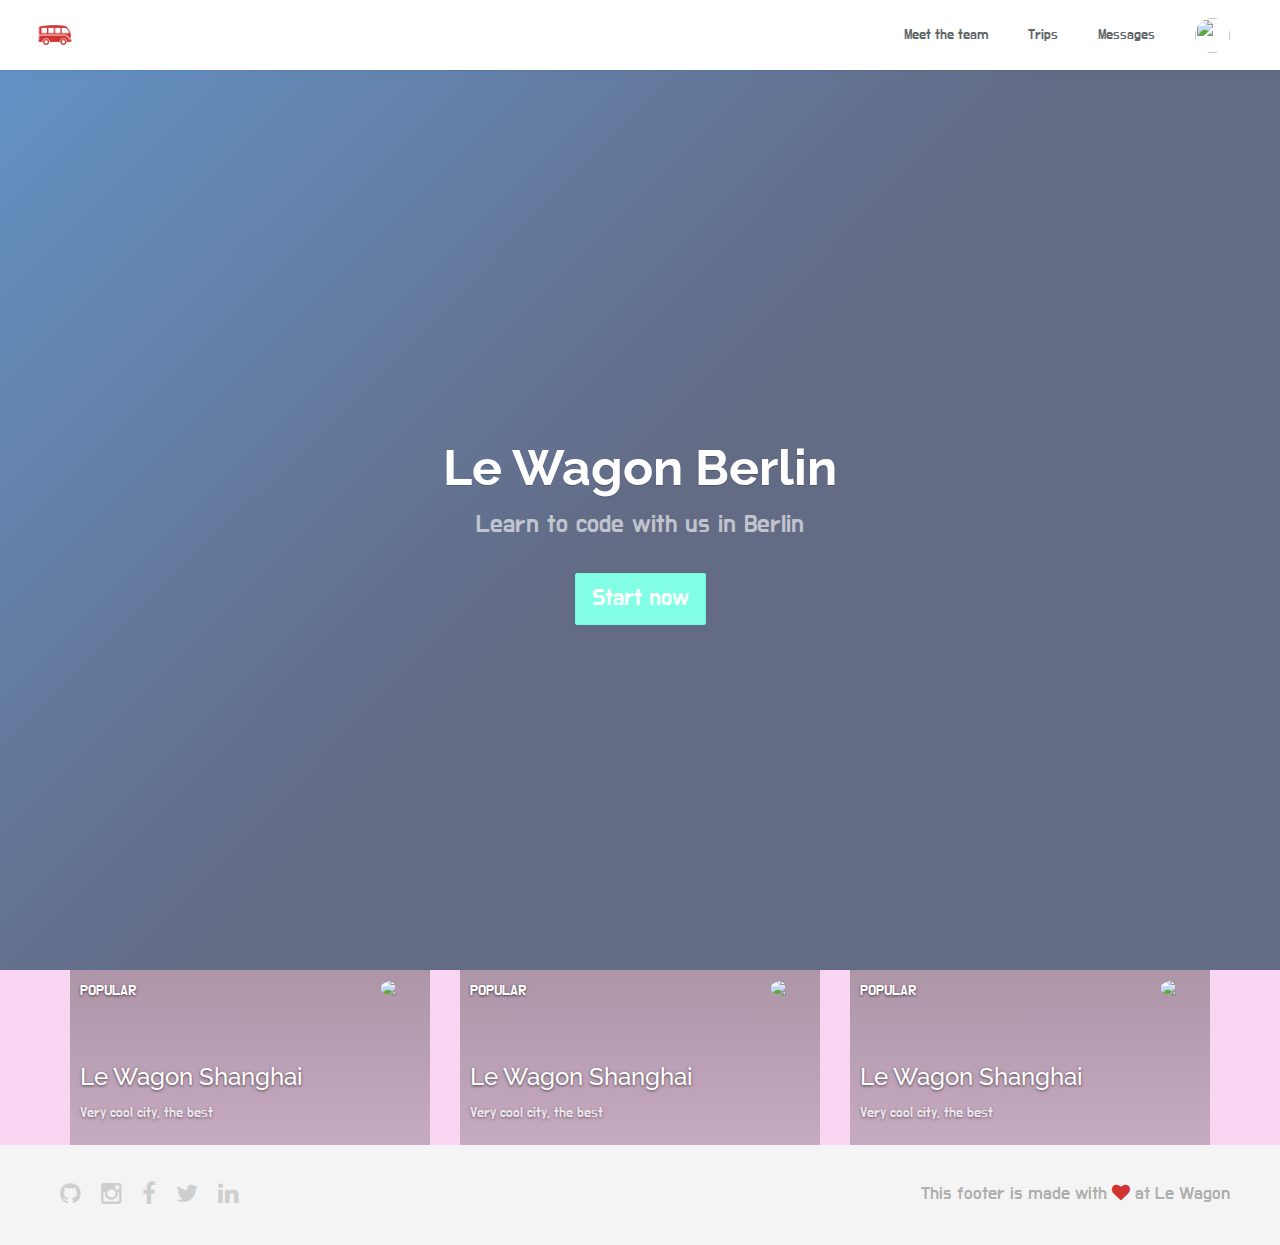
==== commit 565c81fb: "Automated commit at 2018-04-30 13:50:01 UTC by middleman-deploy 2.0.0-alpha" ====
--- a/index.html
+++ b/index.html
@@ -7,7 +7,7 @@
           content="width=device-width, initial-scale=1, shrink-to-fit=no">
     <!-- Use the title from a page's frontmatter if it has one -->
     <title></title>
-    <link href="stylesheets/application-400a70d5.css" rel="stylesheet" />
+    <link href="stylesheets/application-bb2f5b8d.css" rel="stylesheet" />
     <script src="javascripts/application-93de88c9.js"></script>
     <link href="images/favicon-f15af148.png" rel="icon" type="image/png" />
   </head>
--- a/stylesheets/application-bb2f5b8d.css
+++ b/stylesheets/application-bb2f5b8d.css
@@ -0,0 +1,8 @@
+@import url("https://fonts.googleapis.com/css?family=Open+Sans:400,300,700|Raleway:400,100,300,700,500");@import url("https://fonts.googleapis.com/css?family=Do+Hyeon");/*!
+ * Bootstrap v3.3.7 (http://getbootstrap.com)
+ * Copyright 2011-2016 Twitter, Inc.
+ * Licensed under MIT (https://github.com/twbs/bootstrap/blob/master/LICENSE)
+ *//*! normalize.css v3.0.3 | MIT License | github.com/necolas/normalize.css */html{font-family:sans-serif;-ms-text-size-adjust:100%;-webkit-text-size-adjust:100%}body{margin:0}article,aside,details,figcaption,figure,footer,header,hgroup,main,menu,nav,section,summary{display:block}audio,canvas,progress,video{display:inline-block;vertical-align:baseline}audio:not([controls]){display:none;height:0}[hidden],template{display:none}a{background-color:transparent}a:active,a:hover{outline:0}abbr[title]{border-bottom:1px dotted}b,strong{font-weight:bold}dfn{font-style:italic}h1{font-size:2em;margin:0.67em 0}mark{background:#ff0;color:#000}small{font-size:80%}sub,sup{font-size:75%;line-height:0;position:relative;vertical-align:baseline}sup{top:-0.5em}sub{bottom:-0.25em}img{border:0}svg:not(:root){overflow:hidden}figure{margin:1em 40px}hr{-webkit-box-sizing:content-box;box-sizing:content-box;height:0}pre{overflow:auto}code,kbd,pre,samp{font-family:monospace, monospace;font-size:1em}button,input,optgroup,select,textarea{color:inherit;font:inherit;margin:0}button{overflow:visible}button,select{text-transform:none}button,html input[type="button"],input[type="reset"],input[type="submit"]{-webkit-appearance:button;cursor:pointer}button[disabled],html input[disabled]{cursor:default}button::-moz-focus-inner,input::-moz-focus-inner{border:0;padding:0}input{line-height:normal}input[type="checkbox"],input[type="radio"]{-webkit-box-sizing:border-box;box-sizing:border-box;padding:0}input[type="number"]::-webkit-inner-spin-button,input[type="number"]::-webkit-outer-spin-button{height:auto}input[type="search"]{-webkit-appearance:textfield;-webkit-box-sizing:content-box;box-sizing:content-box}input[type="search"]::-webkit-search-cancel-button,input[type="search"]::-webkit-search-decoration{-webkit-appearance:none}fieldset{border:1px solid #c0c0c0;margin:0 2px;padding:0.35em 0.625em 0.75em}legend{border:0;padding:0}textarea{overflow:auto}optgroup{font-weight:bold}table{border-collapse:collapse;border-spacing:0}td,th{padding:0}/*! Source: https://github.com/h5bp/html5-boilerplate/blob/master/src/css/main.css */@media print{*,*:before,*:after{background:transparent !important;color:#000 !important;-webkit-box-shadow:none !important;box-shadow:none !important;text-shadow:none !important}a,a:visited{text-decoration:underline}a[href]:after{content:" (" attr(href) ")"}abbr[title]:after{content:" (" attr(title) ")"}a[href^="#"]:after,a[href^="javascript:"]:after{content:""}pre,blockquote{border:1px solid #999;page-break-inside:avoid}thead{display:table-header-group}tr,img{page-break-inside:avoid}img{max-width:100% !important}p,h2,h3{orphans:3;widows:3}h2,h3{page-break-after:avoid}.navbar{display:none}.btn>.caret,.dropup>.btn>.caret{border-top-color:#000 !important}.label{border:1px solid #000}.table{border-collapse:collapse !important}.table td,.table th{background-color:#fff !important}.table-bordered th,.table-bordered td{border:1px solid #ddd !important}}@font-face{font-family:'Glyphicons Halflings';src:url("../assets/bootstrap/glyphicons-halflings-regular-86b6f62b.eot");src:url("../assets/bootstrap/glyphicons-halflings-regular-86b6f62b.eot?#iefix") format("embedded-opentype"),url("../assets/bootstrap/glyphicons-halflings-regular-ca35b697.woff2") format("woff2"),url("../assets/bootstrap/glyphicons-halflings-regular-278e49a8.woff") format("woff"),url("../assets/bootstrap/glyphicons-halflings-regular-44bc1850.ttf") format("truetype"),url("../assets/bootstrap/glyphicons-halflings-regular-de51a849.svg#glyphicons_halflingsregular") format("svg")}.glyphicon{position:relative;top:1px;display:inline-block;font-family:'Glyphicons Halflings';font-style:normal;font-weight:normal;line-height:1;-webkit-font-smoothing:antialiased;-moz-osx-font-smoothing:grayscale}.glyphicon-asterisk:before{content:"\002a"}.glyphicon-plus:before{content:"\002b"}.glyphicon-euro:before,.glyphicon-eur:before{content:"\20ac"}.glyphicon-minus:before{content:"\2212"}.glyphicon-cloud:before{content:"\2601"}.glyphicon-envelope:before{content:"\2709"}.glyphicon-pencil:before{content:"\270f"}.glyphicon-glass:before{content:"\e001"}.glyphicon-music:before{content:"\e002"}.glyphicon-search:before{content:"\e003"}.glyphicon-heart:before{content:"\e005"}.glyphicon-star:before{content:"\e006"}.glyphicon-star-empty:before{content:"\e007"}.glyphicon-user:before{content:"\e008"}.glyphicon-film:before{content:"\e009"}.glyphicon-th-large:before{content:"\e010"}.glyphicon-th:before{content:"\e011"}.glyphicon-th-list:before{content:"\e012"}.glyphicon-ok:before{content:"\e013"}.glyphicon-remove:before{content:"\e014"}.glyphicon-zoom-in:before{content:"\e015"}.glyphicon-zoom-out:before{content:"\e016"}.glyphicon-off:before{content:"\e017"}.glyphicon-signal:before{content:"\e018"}.glyphicon-cog:before{content:"\e019"}.glyphicon-trash:before{content:"\e020"}.glyphicon-home:before{content:"\e021"}.glyphicon-file:before{content:"\e022"}.glyphicon-time:before{content:"\e023"}.glyphicon-road:before{content:"\e024"}.glyphicon-download-alt:before{content:"\e025"}.glyphicon-download:before{content:"\e026"}.glyphicon-upload:before{content:"\e027"}.glyphicon-inbox:before{content:"\e028"}.glyphicon-play-circle:before{content:"\e029"}.glyphicon-repeat:before{content:"\e030"}.glyphicon-refresh:before{content:"\e031"}.glyphicon-list-alt:before{content:"\e032"}.glyphicon-lock:before{content:"\e033"}.glyphicon-flag:before{content:"\e034"}.glyphicon-headphones:before{content:"\e035"}.glyphicon-volume-off:before{content:"\e036"}.glyphicon-volume-down:before{content:"\e037"}.glyphicon-volume-up:before{content:"\e038"}.glyphicon-qrcode:before{content:"\e039"}.glyphicon-barcode:before{content:"\e040"}.glyphicon-tag:before{content:"\e041"}.glyphicon-tags:before{content:"\e042"}.glyphicon-book:before{content:"\e043"}.glyphicon-bookmark:before{content:"\e044"}.glyphicon-print:before{content:"\e045"}.glyphicon-camera:before{content:"\e046"}.glyphicon-font:before{content:"\e047"}.glyphicon-bold:before{content:"\e048"}.glyphicon-italic:before{content:"\e049"}.glyphicon-text-height:before{content:"\e050"}.glyphicon-text-width:before{content:"\e051"}.glyphicon-align-left:before{content:"\e052"}.glyphicon-align-center:before{content:"\e053"}.glyphicon-align-right:before{content:"\e054"}.glyphicon-align-justify:before{content:"\e055"}.glyphicon-list:before{content:"\e056"}.glyphicon-indent-left:before{content:"\e057"}.glyphicon-indent-right:before{content:"\e058"}.glyphicon-facetime-video:before{content:"\e059"}.glyphicon-picture:before{content:"\e060"}.glyphicon-map-marker:before{content:"\e062"}.glyphicon-adjust:before{content:"\e063"}.glyphicon-tint:before{content:"\e064"}.glyphicon-edit:before{content:"\e065"}.glyphicon-share:before{content:"\e066"}.glyphicon-check:before{content:"\e067"}.glyphicon-move:before{content:"\e068"}.glyphicon-step-backward:before{content:"\e069"}.glyphicon-fast-backward:before{content:"\e070"}.glyphicon-backward:before{content:"\e071"}.glyphicon-play:before{content:"\e072"}.glyphicon-pause:before{content:"\e073"}.glyphicon-stop:before{content:"\e074"}.glyphicon-forward:before{content:"\e075"}.glyphicon-fast-forward:before{content:"\e076"}.glyphicon-step-forward:before{content:"\e077"}.glyphicon-eject:before{content:"\e078"}.glyphicon-chevron-left:before{content:"\e079"}.glyphicon-chevron-right:before{content:"\e080"}.glyphicon-plus-sign:before{content:"\e081"}.glyphicon-minus-sign:before{content:"\e082"}.glyphicon-remove-sign:before{content:"\e083"}.glyphicon-ok-sign:before{content:"\e084"}.glyphicon-question-sign:before{content:"\e085"}.glyphicon-info-sign:before{content:"\e086"}.glyphicon-screenshot:before{content:"\e087"}.glyphicon-remove-circle:before{content:"\e088"}.glyphicon-ok-circle:before{content:"\e089"}.glyphicon-ban-circle:before{content:"\e090"}.glyphicon-arrow-left:before{content:"\e091"}.glyphicon-arrow-right:before{content:"\e092"}.glyphicon-arrow-up:before{content:"\e093"}.glyphicon-arrow-down:before{content:"\e094"}.glyphicon-share-alt:before{content:"\e095"}.glyphicon-resize-full:before{content:"\e096"}.glyphicon-resize-small:before{content:"\e097"}.glyphicon-exclamation-sign:before{content:"\e101"}.glyphicon-gift:before{content:"\e102"}.glyphicon-leaf:before{content:"\e103"}.glyphicon-fire:before{content:"\e104"}.glyphicon-eye-open:before{content:"\e105"}.glyphicon-eye-close:before{content:"\e106"}.glyphicon-warning-sign:before{content:"\e107"}.glyphicon-plane:before{content:"\e108"}.glyphicon-calendar:before{content:"\e109"}.glyphicon-random:before{content:"\e110"}.glyphicon-comment:before{content:"\e111"}.glyphicon-magnet:before{content:"\e112"}.glyphicon-chevron-up:before{content:"\e113"}.glyphicon-chevron-down:before{content:"\e114"}.glyphicon-retweet:before{content:"\e115"}.glyphicon-shopping-cart:before{content:"\e116"}.glyphicon-folder-close:before{content:"\e117"}.glyphicon-folder-open:before{content:"\e118"}.glyphicon-resize-vertical:before{content:"\e119"}.glyphicon-resize-horizontal:before{content:"\e120"}.glyphicon-hdd:before{content:"\e121"}.glyphicon-bullhorn:before{content:"\e122"}.glyphicon-bell:before{content:"\e123"}.glyphicon-certificate:before{content:"\e124"}.glyphicon-thumbs-up:before{content:"\e125"}.glyphicon-thumbs-down:before{content:"\e126"}.glyphicon-hand-right:before{content:"\e127"}.glyphicon-hand-left:before{content:"\e128"}.glyphicon-hand-up:before{content:"\e129"}.glyphicon-hand-down:before{content:"\e130"}.glyphicon-circle-arrow-right:before{content:"\e131"}.glyphicon-circle-arrow-left:before{content:"\e132"}.glyphicon-circle-arrow-up:before{content:"\e133"}.glyphicon-circle-arrow-down:before{content:"\e134"}.glyphicon-globe:before{content:"\e135"}.glyphicon-wrench:before{content:"\e136"}.glyphicon-tasks:before{content:"\e137"}.glyphicon-filter:before{content:"\e138"}.glyphicon-briefcase:before{content:"\e139"}.glyphicon-fullscreen:before{content:"\e140"}.glyphicon-dashboard:before{content:"\e141"}.glyphicon-paperclip:before{content:"\e142"}.glyphicon-heart-empty:before{content:"\e143"}.glyphicon-link:before{content:"\e144"}.glyphicon-phone:before{content:"\e145"}.glyphicon-pushpin:before{content:"\e146"}.glyphicon-usd:before{content:"\e148"}.glyphicon-gbp:before{content:"\e149"}.glyphicon-sort:before{content:"\e150"}.glyphicon-sort-by-alphabet:before{content:"\e151"}.glyphicon-sort-by-alphabet-alt:before{content:"\e152"}.glyphicon-sort-by-order:before{content:"\e153"}.glyphicon-sort-by-order-alt:before{content:"\e154"}.glyphicon-sort-by-attributes:before{content:"\e155"}.glyphicon-sort-by-attributes-alt:before{content:"\e156"}.glyphicon-unchecked:before{content:"\e157"}.glyphicon-expand:before{content:"\e158"}.glyphicon-collapse-down:before{content:"\e159"}.glyphicon-collapse-up:before{content:"\e160"}.glyphicon-log-in:before{content:"\e161"}.glyphicon-flash:before{content:"\e162"}.glyphicon-log-out:before{content:"\e163"}.glyphicon-new-window:before{content:"\e164"}.glyphicon-record:before{content:"\e165"}.glyphicon-save:before{content:"\e166"}.glyphicon-open:before{content:"\e167"}.glyphicon-saved:before{content:"\e168"}.glyphicon-import:before{content:"\e169"}.glyphicon-export:before{content:"\e170"}.glyphicon-send:before{content:"\e171"}.glyphicon-floppy-disk:before{content:"\e172"}.glyphicon-floppy-saved:before{content:"\e173"}.glyphicon-floppy-remove:before{content:"\e174"}.glyphicon-floppy-save:before{content:"\e175"}.glyphicon-floppy-open:before{content:"\e176"}.glyphicon-credit-card:before{content:"\e177"}.glyphicon-transfer:before{content:"\e178"}.glyphicon-cutlery:before{content:"\e179"}.glyphicon-header:before{content:"\e180"}.glyphicon-compressed:before{content:"\e181"}.glyphicon-earphone:before{content:"\e182"}.glyphicon-phone-alt:before{content:"\e183"}.glyphicon-tower:before{content:"\e184"}.glyphicon-stats:before{content:"\e185"}.glyphicon-sd-video:before{content:"\e186"}.glyphicon-hd-video:before{content:"\e187"}.glyphicon-subtitles:before{content:"\e188"}.glyphicon-sound-stereo:before{content:"\e189"}.glyphicon-sound-dolby:before{content:"\e190"}.glyphicon-sound-5-1:before{content:"\e191"}.glyphicon-sound-6-1:before{content:"\e192"}.glyphicon-sound-7-1:before{content:"\e193"}.glyphicon-copyright-mark:before{content:"\e194"}.glyphicon-registration-mark:before{content:"\e195"}.glyphicon-cloud-download:before{content:"\e197"}.glyphicon-cloud-upload:before{content:"\e198"}.glyphicon-tree-conifer:before{content:"\e199"}.glyphicon-tree-deciduous:before{content:"\e200"}.glyphicon-cd:before{content:"\e201"}.glyphicon-save-file:before{content:"\e202"}.glyphicon-open-file:before{content:"\e203"}.glyphicon-level-up:before{content:"\e204"}.glyphicon-copy:before{content:"\e205"}.glyphicon-paste:before{content:"\e206"}.glyphicon-alert:before{content:"\e209"}.glyphicon-equalizer:before{content:"\e210"}.glyphicon-king:before{content:"\e211"}.glyphicon-queen:before{content:"\e212"}.glyphicon-pawn:before{content:"\e213"}.glyphicon-bishop:before{content:"\e214"}.glyphicon-knight:before{content:"\e215"}.glyphicon-baby-formula:before{content:"\e216"}.glyphicon-tent:before{content:"\26fa"}.glyphicon-blackboard:before{content:"\e218"}.glyphicon-bed:before{content:"\e219"}.glyphicon-apple:before{content:"\f8ff"}.glyphicon-erase:before{content:"\e221"}.glyphicon-hourglass:before{content:"\231b"}.glyphicon-lamp:before{content:"\e223"}.glyphicon-duplicate:before{content:"\e224"}.glyphicon-piggy-bank:before{content:"\e225"}.glyphicon-scissors:before{content:"\e226"}.glyphicon-bitcoin:before{content:"\e227"}.glyphicon-btc:before{content:"\e227"}.glyphicon-xbt:before{content:"\e227"}.glyphicon-yen:before{content:"\00a5"}.glyphicon-jpy:before{content:"\00a5"}.glyphicon-ruble:before{content:"\20bd"}.glyphicon-rub:before{content:"\20bd"}.glyphicon-scale:before{content:"\e230"}.glyphicon-ice-lolly:before{content:"\e231"}.glyphicon-ice-lolly-tasted:before{content:"\e232"}.glyphicon-education:before{content:"\e233"}.glyphicon-option-horizontal:before{content:"\e234"}.glyphicon-option-vertical:before{content:"\e235"}.glyphicon-menu-hamburger:before{content:"\e236"}.glyphicon-modal-window:before{content:"\e237"}.glyphicon-oil:before{content:"\e238"}.glyphicon-grain:before{content:"\e239"}.glyphicon-sunglasses:before{content:"\e240"}.glyphicon-text-size:before{content:"\e241"}.glyphicon-text-color:before{content:"\e242"}.glyphicon-text-background:before{content:"\e243"}.glyphicon-object-align-top:before{content:"\e244"}.glyphicon-object-align-bottom:before{content:"\e245"}.glyphicon-object-align-horizontal:before{content:"\e246"}.glyphicon-object-align-left:before{content:"\e247"}.glyphicon-object-align-vertical:before{content:"\e248"}.glyphicon-object-align-right:before{content:"\e249"}.glyphicon-triangle-right:before{content:"\e250"}.glyphicon-triangle-left:before{content:"\e251"}.glyphicon-triangle-bottom:before{content:"\e252"}.glyphicon-triangle-top:before{content:"\e253"}.glyphicon-console:before{content:"\e254"}.glyphicon-superscript:before{content:"\e255"}.glyphicon-subscript:before{content:"\e256"}.glyphicon-menu-left:before{content:"\e257"}.glyphicon-menu-right:before{content:"\e258"}.glyphicon-menu-down:before{content:"\e259"}.glyphicon-menu-up:before{content:"\e260"}*{-webkit-box-sizing:border-box;box-sizing:border-box}*:before,*:after{-webkit-box-sizing:border-box;box-sizing:border-box}html{font-size:10px;-webkit-tap-highlight-color:transparent}body{font-family:"Do Hyeon", sans-serif;font-size:18px;line-height:1.42857143;color:#5f5f5f;background-color:#F8D5F0}input,button,select,textarea{font-family:inherit;font-size:inherit;line-height:inherit}a{color:#83FFE6;text-decoration:none}a:hover,a:focus{color:#37ffd7;text-decoration:underline}a:focus{outline:5px auto -webkit-focus-ring-color;outline-offset:-2px}figure{margin:0}img{vertical-align:middle}.img-responsive{display:block;max-width:100%;height:auto}.img-rounded{border-radius:2px}.img-thumbnail{padding:4px;line-height:1.42857143;background-color:#F8D5F0;border:1px solid #ddd;border-radius:2px;-webkit-transition:all 0.2s ease-in-out;transition:all 0.2s ease-in-out;display:inline-block;max-width:100%;height:auto}.img-circle{border-radius:50%}hr{margin-top:25px;margin-bottom:25px;border:0;border-top:1px solid white}.sr-only{position:absolute;width:1px;height:1px;margin:-1px;padding:0;overflow:hidden;clip:rect(0, 0, 0, 0);border:0}.sr-only-focusable:active,.sr-only-focusable:focus{position:static;width:auto;height:auto;margin:0;overflow:visible;clip:auto}[role="button"]{cursor:pointer}h1,h2,h3,h4,h5,h6,.h1,.h2,.h3,.h4,.h5,.h6{font-family:"Raleway", "Helvetica", "sans-serif";font-weight:500;line-height:1.1;color:inherit}h1 small,h1 .small,h2 small,h2 .small,h3 small,h3 .small,h4 small,h4 .small,h5 small,h5 .small,h6 small,h6 .small,.h1 small,.h1 .small,.h2 small,.h2 .small,.h3 small,.h3 .small,.h4 small,.h4 .small,.h5 small,.h5 .small,.h6 small,.h6 .small{font-weight:normal;line-height:1;color:#a3a3a3}h1,.h1,h2,.h2,h3,.h3{margin-top:25px;margin-bottom:12.5px}h1 small,h1 .small,.h1 small,.h1 .small,h2 small,h2 .small,.h2 small,.h2 .small,h3 small,h3 .small,.h3 small,.h3 .small{font-size:65%}h4,.h4,h5,.h5,h6,.h6{margin-top:12.5px;margin-bottom:12.5px}h4 small,h4 .small,.h4 small,.h4 .small,h5 small,h5 .small,.h5 small,.h5 .small,h6 small,h6 .small,.h6 small,.h6 .small{font-size:75%}h1,.h1{font-size:46px}h2,.h2{font-size:38px}h3,.h3{font-size:31px}h4,.h4{font-size:23px}h5,.h5{font-size:18px}h6,.h6{font-size:16px}p{margin:0 0 12.5px}.lead{margin-bottom:25px;font-size:20px;font-weight:300;line-height:1.4}@media (min-width: 768px){.lead{font-size:27px}}small,.small{font-size:88%}mark,.mark{background-color:#fcf8e3;padding:.2em}.text-left{text-align:left}.text-right{text-align:right}.text-center{text-align:center}.text-justify{text-align:justify}.text-nowrap{white-space:nowrap}.text-lowercase{text-transform:lowercase}.text-uppercase,.initialism{text-transform:uppercase}.text-capitalize{text-transform:capitalize}.text-muted{color:#a3a3a3}.text-primary{color:#83FFE6}a.text-primary:hover,a.text-primary:focus{color:#50ffdc}.text-success{color:#3c763d}a.text-success:hover,a.text-success:focus{color:#2b542c}.text-info{color:#31708f}a.text-info:hover,a.text-info:focus{color:#245269}.text-warning{color:#8a6d3b}a.text-warning:hover,a.text-warning:focus{color:#66512c}.text-danger{color:#a94442}a.text-danger:hover,a.text-danger:focus{color:#843534}.bg-primary{color:#fff}.bg-primary{background-color:#83FFE6}a.bg-primary:hover,a.bg-primary:focus{background-color:#50ffdc}.bg-success{background-color:#dff0d8}a.bg-success:hover,a.bg-success:focus{background-color:#c1e2b3}.bg-info{background-color:#d9edf7}a.bg-info:hover,a.bg-info:focus{background-color:#afd9ee}.bg-warning{background-color:#fcf8e3}a.bg-warning:hover,a.bg-warning:focus{background-color:#f7ecb5}.bg-danger{background-color:#f2dede}a.bg-danger:hover,a.bg-danger:focus{background-color:#e4b9b9}.page-header{padding-bottom:11.5px;margin:50px 0 25px;border-bottom:1px solid white}ul,ol{margin-top:0;margin-bottom:12.5px}ul ul,ul ol,ol ul,ol ol{margin-bottom:0}.list-unstyled{padding-left:0;list-style:none}.list-inline{padding-left:0;list-style:none;margin-left:-5px}.list-inline>li{display:inline-block;padding-left:5px;padding-right:5px}dl{margin-top:0;margin-bottom:25px}dt,dd{line-height:1.42857143}dt{font-weight:bold}dd{margin-left:0}.dl-horizontal dd:before,.dl-horizontal dd:after{content:" ";display:table}.dl-horizontal dd:after{clear:both}@media (min-width: 768px){.dl-horizontal dt{float:left;width:160px;clear:left;text-align:right;overflow:hidden;text-overflow:ellipsis;white-space:nowrap}.dl-horizontal dd{margin-left:180px}}abbr[title],abbr[data-original-title]{cursor:help;border-bottom:1px dotted #a3a3a3}.initialism{font-size:90%}blockquote{padding:12.5px 25px;margin:0 0 25px;font-size:22.5px;border-left:5px solid white}blockquote p:last-child,blockquote ul:last-child,blockquote ol:last-child{margin-bottom:0}blockquote footer,blockquote small,blockquote .small{display:block;font-size:80%;line-height:1.42857143;color:#a3a3a3}blockquote footer:before,blockquote small:before,blockquote .small:before{content:'\2014 \00A0'}.blockquote-reverse,blockquote.pull-right{padding-right:15px;padding-left:0;border-right:5px solid white;border-left:0;text-align:right}.blockquote-reverse footer:before,.blockquote-reverse small:before,.blockquote-reverse .small:before,blockquote.pull-right footer:before,blockquote.pull-right small:before,blockquote.pull-right .small:before{content:''}.blockquote-reverse footer:after,.blockquote-reverse small:after,.blockquote-reverse .small:after,blockquote.pull-right footer:after,blockquote.pull-right small:after,blockquote.pull-right .small:after{content:'\00A0 \2014'}address{margin-bottom:25px;font-style:normal;line-height:1.42857143}code,kbd,pre,samp{font-family:Menlo, Monaco, Consolas, "Courier New", monospace}code{padding:2px 4px;font-size:90%;color:#c7254e;background-color:#f9f2f4;border-radius:2px}kbd{padding:2px 4px;font-size:90%;color:#fff;background-color:#333;border-radius:2px;-webkit-box-shadow:inset 0 -1px 0 rgba(0,0,0,0.25);box-shadow:inset 0 -1px 0 rgba(0,0,0,0.25)}kbd kbd{padding:0;font-size:100%;font-weight:bold;-webkit-box-shadow:none;box-shadow:none}pre{display:block;padding:12px;margin:0 0 12.5px;font-size:17px;line-height:1.42857143;word-break:break-all;word-wrap:break-word;color:#5f5f5f;background-color:#f5f5f5;border:1px solid #ccc;border-radius:2px}pre code{padding:0;font-size:inherit;color:inherit;white-space:pre-wrap;background-color:transparent;border-radius:0}.pre-scrollable{max-height:340px;overflow-y:scroll}.container{margin-right:auto;margin-left:auto;padding-left:15px;padding-right:15px}.container:before,.container:after{content:" ";display:table}.container:after{clear:both}@media (min-width: 768px){.container{width:750px}}@media (min-width: 992px){.container{width:970px}}@media (min-width: 1200px){.container{width:1170px}}.container-fluid{margin-right:auto;margin-left:auto;padding-left:15px;padding-right:15px}.container-fluid:before,.container-fluid:after{content:" ";display:table}.container-fluid:after{clear:both}.row{margin-left:-15px;margin-right:-15px}.row:before,.row:after{content:" ";display:table}.row:after{clear:both}.col-xs-1,.col-sm-1,.col-md-1,.col-lg-1,.col-xs-2,.col-sm-2,.col-md-2,.col-lg-2,.col-xs-3,.col-sm-3,.col-md-3,.col-lg-3,.col-xs-4,.col-sm-4,.col-md-4,.col-lg-4,.col-xs-5,.col-sm-5,.col-md-5,.col-lg-5,.col-xs-6,.col-sm-6,.col-md-6,.col-lg-6,.col-xs-7,.col-sm-7,.col-md-7,.col-lg-7,.col-xs-8,.col-sm-8,.col-md-8,.col-lg-8,.col-xs-9,.col-sm-9,.col-md-9,.col-lg-9,.col-xs-10,.col-sm-10,.col-md-10,.col-lg-10,.col-xs-11,.col-sm-11,.col-md-11,.col-lg-11,.col-xs-12,.col-sm-12,.col-md-12,.col-lg-12{position:relative;min-height:1px;padding-left:15px;padding-right:15px}.col-xs-1,.col-xs-2,.col-xs-3,.col-xs-4,.col-xs-5,.col-xs-6,.col-xs-7,.col-xs-8,.col-xs-9,.col-xs-10,.col-xs-11,.col-xs-12{float:left}.col-xs-1{width:8.33333333%}.col-xs-2{width:16.66666667%}.col-xs-3{width:25%}.col-xs-4{width:33.33333333%}.col-xs-5{width:41.66666667%}.col-xs-6{width:50%}.col-xs-7{width:58.33333333%}.col-xs-8{width:66.66666667%}.col-xs-9{width:75%}.col-xs-10{width:83.33333333%}.col-xs-11{width:91.66666667%}.col-xs-12{width:100%}.col-xs-pull-0{right:auto}.col-xs-pull-1{right:8.33333333%}.col-xs-pull-2{right:16.66666667%}.col-xs-pull-3{right:25%}.col-xs-pull-4{right:33.33333333%}.col-xs-pull-5{right:41.66666667%}.col-xs-pull-6{right:50%}.col-xs-pull-7{right:58.33333333%}.col-xs-pull-8{right:66.66666667%}.col-xs-pull-9{right:75%}.col-xs-pull-10{right:83.33333333%}.col-xs-pull-11{right:91.66666667%}.col-xs-pull-12{right:100%}.col-xs-push-0{left:auto}.col-xs-push-1{left:8.33333333%}.col-xs-push-2{left:16.66666667%}.col-xs-push-3{left:25%}.col-xs-push-4{left:33.33333333%}.col-xs-push-5{left:41.66666667%}.col-xs-push-6{left:50%}.col-xs-push-7{left:58.33333333%}.col-xs-push-8{left:66.66666667%}.col-xs-push-9{left:75%}.col-xs-push-10{left:83.33333333%}.col-xs-push-11{left:91.66666667%}.col-xs-push-12{left:100%}.col-xs-offset-0{margin-left:0%}.col-xs-offset-1{margin-left:8.33333333%}.col-xs-offset-2{margin-left:16.66666667%}.col-xs-offset-3{margin-left:25%}.col-xs-offset-4{margin-left:33.33333333%}.col-xs-offset-5{margin-left:41.66666667%}.col-xs-offset-6{margin-left:50%}.col-xs-offset-7{margin-left:58.33333333%}.col-xs-offset-8{margin-left:66.66666667%}.col-xs-offset-9{margin-left:75%}.col-xs-offset-10{margin-left:83.33333333%}.col-xs-offset-11{margin-left:91.66666667%}.col-xs-offset-12{margin-left:100%}@media (min-width: 768px){.col-sm-1,.col-sm-2,.col-sm-3,.col-sm-4,.col-sm-5,.col-sm-6,.col-sm-7,.col-sm-8,.col-sm-9,.col-sm-10,.col-sm-11,.col-sm-12{float:left}.col-sm-1{width:8.33333333%}.col-sm-2{width:16.66666667%}.col-sm-3{width:25%}.col-sm-4{width:33.33333333%}.col-sm-5{width:41.66666667%}.col-sm-6{width:50%}.col-sm-7{width:58.33333333%}.col-sm-8{width:66.66666667%}.col-sm-9{width:75%}.col-sm-10{width:83.33333333%}.col-sm-11{width:91.66666667%}.col-sm-12{width:100%}.col-sm-pull-0{right:auto}.col-sm-pull-1{right:8.33333333%}.col-sm-pull-2{right:16.66666667%}.col-sm-pull-3{right:25%}.col-sm-pull-4{right:33.33333333%}.col-sm-pull-5{right:41.66666667%}.col-sm-pull-6{right:50%}.col-sm-pull-7{right:58.33333333%}.col-sm-pull-8{right:66.66666667%}.col-sm-pull-9{right:75%}.col-sm-pull-10{right:83.33333333%}.col-sm-pull-11{right:91.66666667%}.col-sm-pull-12{right:100%}.col-sm-push-0{left:auto}.col-sm-push-1{left:8.33333333%}.col-sm-push-2{left:16.66666667%}.col-sm-push-3{left:25%}.col-sm-push-4{left:33.33333333%}.col-sm-push-5{left:41.66666667%}.col-sm-push-6{left:50%}.col-sm-push-7{left:58.33333333%}.col-sm-push-8{left:66.66666667%}.col-sm-push-9{left:75%}.col-sm-push-10{left:83.33333333%}.col-sm-push-11{left:91.66666667%}.col-sm-push-12{left:100%}.col-sm-offset-0{margin-left:0%}.col-sm-offset-1{margin-left:8.33333333%}.col-sm-offset-2{margin-left:16.66666667%}.col-sm-offset-3{margin-left:25%}.col-sm-offset-4{margin-left:33.33333333%}.col-sm-offset-5{margin-left:41.66666667%}.col-sm-offset-6{margin-left:50%}.col-sm-offset-7{margin-left:58.33333333%}.col-sm-offset-8{margin-left:66.66666667%}.col-sm-offset-9{margin-left:75%}.col-sm-offset-10{margin-left:83.33333333%}.col-sm-offset-11{margin-left:91.66666667%}.col-sm-offset-12{margin-left:100%}}@media (min-width: 992px){.col-md-1,.col-md-2,.col-md-3,.col-md-4,.col-md-5,.col-md-6,.col-md-7,.col-md-8,.col-md-9,.col-md-10,.col-md-11,.col-md-12{float:left}.col-md-1{width:8.33333333%}.col-md-2{width:16.66666667%}.col-md-3{width:25%}.col-md-4{width:33.33333333%}.col-md-5{width:41.66666667%}.col-md-6{width:50%}.col-md-7{width:58.33333333%}.col-md-8{width:66.66666667%}.col-md-9{width:75%}.col-md-10{width:83.33333333%}.col-md-11{width:91.66666667%}.col-md-12{width:100%}.col-md-pull-0{right:auto}.col-md-pull-1{right:8.33333333%}.col-md-pull-2{right:16.66666667%}.col-md-pull-3{right:25%}.col-md-pull-4{right:33.33333333%}.col-md-pull-5{right:41.66666667%}.col-md-pull-6{right:50%}.col-md-pull-7{right:58.33333333%}.col-md-pull-8{right:66.66666667%}.col-md-pull-9{right:75%}.col-md-pull-10{right:83.33333333%}.col-md-pull-11{right:91.66666667%}.col-md-pull-12{right:100%}.col-md-push-0{left:auto}.col-md-push-1{left:8.33333333%}.col-md-push-2{left:16.66666667%}.col-md-push-3{left:25%}.col-md-push-4{left:33.33333333%}.col-md-push-5{left:41.66666667%}.col-md-push-6{left:50%}.col-md-push-7{left:58.33333333%}.col-md-push-8{left:66.66666667%}.col-md-push-9{left:75%}.col-md-push-10{left:83.33333333%}.col-md-push-11{left:91.66666667%}.col-md-push-12{left:100%}.col-md-offset-0{margin-left:0%}.col-md-offset-1{margin-left:8.33333333%}.col-md-offset-2{margin-left:16.66666667%}.col-md-offset-3{margin-left:25%}.col-md-offset-4{margin-left:33.33333333%}.col-md-offset-5{margin-left:41.66666667%}.col-md-offset-6{margin-left:50%}.col-md-offset-7{margin-left:58.33333333%}.col-md-offset-8{margin-left:66.66666667%}.col-md-offset-9{margin-left:75%}.col-md-offset-10{margin-left:83.33333333%}.col-md-offset-11{margin-left:91.66666667%}.col-md-offset-12{margin-left:100%}}@media (min-width: 1200px){.col-lg-1,.col-lg-2,.col-lg-3,.col-lg-4,.col-lg-5,.col-lg-6,.col-lg-7,.col-lg-8,.col-lg-9,.col-lg-10,.col-lg-11,.col-lg-12{float:left}.col-lg-1{width:8.33333333%}.col-lg-2{width:16.66666667%}.col-lg-3{width:25%}.col-lg-4{width:33.33333333%}.col-lg-5{width:41.66666667%}.col-lg-6{width:50%}.col-lg-7{width:58.33333333%}.col-lg-8{width:66.66666667%}.col-lg-9{width:75%}.col-lg-10{width:83.33333333%}.col-lg-11{width:91.66666667%}.col-lg-12{width:100%}.col-lg-pull-0{right:auto}.col-lg-pull-1{right:8.33333333%}.col-lg-pull-2{right:16.66666667%}.col-lg-pull-3{right:25%}.col-lg-pull-4{right:33.33333333%}.col-lg-pull-5{right:41.66666667%}.col-lg-pull-6{right:50%}.col-lg-pull-7{right:58.33333333%}.col-lg-pull-8{right:66.66666667%}.col-lg-pull-9{right:75%}.col-lg-pull-10{right:83.33333333%}.col-lg-pull-11{right:91.66666667%}.col-lg-pull-12{right:100%}.col-lg-push-0{left:auto}.col-lg-push-1{left:8.33333333%}.col-lg-push-2{left:16.66666667%}.col-lg-push-3{left:25%}.col-lg-push-4{left:33.33333333%}.col-lg-push-5{left:41.66666667%}.col-lg-push-6{left:50%}.col-lg-push-7{left:58.33333333%}.col-lg-push-8{left:66.66666667%}.col-lg-push-9{left:75%}.col-lg-push-10{left:83.33333333%}.col-lg-push-11{left:91.66666667%}.col-lg-push-12{left:100%}.col-lg-offset-0{margin-left:0%}.col-lg-offset-1{margin-left:8.33333333%}.col-lg-offset-2{margin-left:16.66666667%}.col-lg-offset-3{margin-left:25%}.col-lg-offset-4{margin-left:33.33333333%}.col-lg-offset-5{margin-left:41.66666667%}.col-lg-offset-6{margin-left:50%}.col-lg-offset-7{margin-left:58.33333333%}.col-lg-offset-8{margin-left:66.66666667%}.col-lg-offset-9{margin-left:75%}.col-lg-offset-10{margin-left:83.33333333%}.col-lg-offset-11{margin-left:91.66666667%}.col-lg-offset-12{margin-left:100%}}table{background-color:transparent}caption{padding-top:8px;padding-bottom:8px;color:#a3a3a3;text-align:left}th{text-align:left}.table{width:100%;max-width:100%;margin-bottom:25px}.table>thead>tr>th,.table>thead>tr>td,.table>tbody>tr>th,.table>tbody>tr>td,.table>tfoot>tr>th,.table>tfoot>tr>td{padding:8px;line-height:1.42857143;vertical-align:top;border-top:1px solid #ddd}.table>thead>tr>th{vertical-align:bottom;border-bottom:2px solid #ddd}.table>caption+thead>tr:first-child>th,.table>caption+thead>tr:first-child>td,.table>colgroup+thead>tr:first-child>th,.table>colgroup+thead>tr:first-child>td,.table>thead:first-child>tr:first-child>th,.table>thead:first-child>tr:first-child>td{border-top:0}.table>tbody+tbody{border-top:2px solid #ddd}.table .table{background-color:#F8D5F0}.table-condensed>thead>tr>th,.table-condensed>thead>tr>td,.table-condensed>tbody>tr>th,.table-condensed>tbody>tr>td,.table-condensed>tfoot>tr>th,.table-condensed>tfoot>tr>td{padding:5px}.table-bordered{border:1px solid #ddd}.table-bordered>thead>tr>th,.table-bordered>thead>tr>td,.table-bordered>tbody>tr>th,.table-bordered>tbody>tr>td,.table-bordered>tfoot>tr>th,.table-bordered>tfoot>tr>td{border:1px solid #ddd}.table-bordered>thead>tr>th,.table-bordered>thead>tr>td{border-bottom-width:2px}.table-striped>tbody>tr:nth-of-type(odd){background-color:#f9f9f9}.table-hover>tbody>tr:hover{background-color:#f5f5f5}table col[class*="col-"]{position:static;float:none;display:table-column}table td[class*="col-"],table th[class*="col-"]{position:static;float:none;display:table-cell}.table>thead>tr>td.active,.table>thead>tr>th.active,.table>thead>tr.active>td,.table>thead>tr.active>th,.table>tbody>tr>td.active,.table>tbody>tr>th.active,.table>tbody>tr.active>td,.table>tbody>tr.active>th,.table>tfoot>tr>td.active,.table>tfoot>tr>th.active,.table>tfoot>tr.active>td,.table>tfoot>tr.active>th{background-color:#f5f5f5}.table-hover>tbody>tr>td.active:hover,.table-hover>tbody>tr>th.active:hover,.table-hover>tbody>tr.active:hover>td,.table-hover>tbody>tr:hover>.active,.table-hover>tbody>tr.active:hover>th{background-color:#e8e8e8}.table>thead>tr>td.success,.table>thead>tr>th.success,.table>thead>tr.success>td,.table>thead>tr.success>th,.table>tbody>tr>td.success,.table>tbody>tr>th.success,.table>tbody>tr.success>td,.table>tbody>tr.success>th,.table>tfoot>tr>td.success,.table>tfoot>tr>th.success,.table>tfoot>tr.success>td,.table>tfoot>tr.success>th{background-color:#dff0d8}.table-hover>tbody>tr>td.success:hover,.table-hover>tbody>tr>th.success:hover,.table-hover>tbody>tr.success:hover>td,.table-hover>tbody>tr:hover>.success,.table-hover>tbody>tr.success:hover>th{background-color:#d0e9c6}.table>thead>tr>td.info,.table>thead>tr>th.info,.table>thead>tr.info>td,.table>thead>tr.info>th,.table>tbody>tr>td.info,.table>tbody>tr>th.info,.table>tbody>tr.info>td,.table>tbody>tr.info>th,.table>tfoot>tr>td.info,.table>tfoot>tr>th.info,.table>tfoot>tr.info>td,.table>tfoot>tr.info>th{background-color:#d9edf7}.table-hover>tbody>tr>td.info:hover,.table-hover>tbody>tr>th.info:hover,.table-hover>tbody>tr.info:hover>td,.table-hover>tbody>tr:hover>.info,.table-hover>tbody>tr.info:hover>th{background-color:#c4e3f3}.table>thead>tr>td.warning,.table>thead>tr>th.warning,.table>thead>tr.warning>td,.table>thead>tr.warning>th,.table>tbody>tr>td.warning,.table>tbody>tr>th.warning,.table>tbody>tr.warning>td,.table>tbody>tr.warning>th,.table>tfoot>tr>td.warning,.table>tfoot>tr>th.warning,.table>tfoot>tr.warning>td,.table>tfoot>tr.warning>th{background-color:#fcf8e3}.table-hover>tbody>tr>td.warning:hover,.table-hover>tbody>tr>th.warning:hover,.table-hover>tbody>tr.warning:hover>td,.table-hover>tbody>tr:hover>.warning,.table-hover>tbody>tr.warning:hover>th{background-color:#faf2cc}.table>thead>tr>td.danger,.table>thead>tr>th.danger,.table>thead>tr.danger>td,.table>thead>tr.danger>th,.table>tbody>tr>td.danger,.table>tbody>tr>th.danger,.table>tbody>tr.danger>td,.table>tbody>tr.danger>th,.table>tfoot>tr>td.danger,.table>tfoot>tr>th.danger,.table>tfoot>tr.danger>td,.table>tfoot>tr.danger>th{background-color:#f2dede}.table-hover>tbody>tr>td.danger:hover,.table-hover>tbody>tr>th.danger:hover,.table-hover>tbody>tr.danger:hover>td,.table-hover>tbody>tr:hover>.danger,.table-hover>tbody>tr.danger:hover>th{background-color:#ebcccc}.table-responsive{overflow-x:auto;min-height:0.01%}@media screen and (max-width: 767px){.table-responsive{width:100%;margin-bottom:18.75px;overflow-y:hidden;-ms-overflow-style:-ms-autohiding-scrollbar;border:1px solid #ddd}.table-responsive>.table{margin-bottom:0}.table-responsive>.table>thead>tr>th,.table-responsive>.table>thead>tr>td,.table-responsive>.table>tbody>tr>th,.table-responsive>.table>tbody>tr>td,.table-responsive>.table>tfoot>tr>th,.table-responsive>.table>tfoot>tr>td{white-space:nowrap}.table-responsive>.table-bordered{border:0}.table-responsive>.table-bordered>thead>tr>th:first-child,.table-responsive>.table-bordered>thead>tr>td:first-child,.table-responsive>.table-bordered>tbody>tr>th:first-child,.table-responsive>.table-bordered>tbody>tr>td:first-child,.table-responsive>.table-bordered>tfoot>tr>th:first-child,.table-responsive>.table-bordered>tfoot>tr>td:first-child{border-left:0}.table-responsive>.table-bordered>thead>tr>th:last-child,.table-responsive>.table-bordered>thead>tr>td:last-child,.table-responsive>.table-bordered>tbody>tr>th:last-child,.table-responsive>.table-bordered>tbody>tr>td:last-child,.table-responsive>.table-bordered>tfoot>tr>th:last-child,.table-responsive>.table-bordered>tfoot>tr>td:last-child{border-right:0}.table-responsive>.table-bordered>tbody>tr:last-child>th,.table-responsive>.table-bordered>tbody>tr:last-child>td,.table-responsive>.table-bordered>tfoot>tr:last-child>th,.table-responsive>.table-bordered>tfoot>tr:last-child>td{border-bottom:0}}fieldset{padding:0;margin:0;border:0;min-width:0}legend{display:block;width:100%;padding:0;margin-bottom:25px;font-size:27px;line-height:inherit;color:#5f5f5f;border:0;border-bottom:1px solid #e5e5e5}label{display:inline-block;max-width:100%;margin-bottom:5px;font-weight:bold}input[type="search"]{-webkit-box-sizing:border-box;box-sizing:border-box}input[type="radio"],input[type="checkbox"]{margin:4px 0 0;margin-top:1px \9;line-height:normal}input[type="file"]{display:block}input[type="range"]{display:block;width:100%}select[multiple],select[size]{height:auto}input[type="file"]:focus,input[type="radio"]:focus,input[type="checkbox"]:focus{outline:5px auto -webkit-focus-ring-color;outline-offset:-2px}output{display:block;padding-top:7px;font-size:18px;line-height:1.42857143;color:#2C2C2C}.form-control{display:block;width:100%;height:39px;padding:6px 12px;font-size:18px;line-height:1.42857143;color:#2C2C2C;background-color:#fff;background-image:none;border:1px solid #ccc;border-radius:2px;-webkit-box-shadow:inset 0 1px 1px rgba(0,0,0,0.075);box-shadow:inset 0 1px 1px rgba(0,0,0,0.075);-webkit-transition:border-color ease-in-out 0.15s, box-shadow ease-in-out 0.15s;-webkit-transition:border-color ease-in-out 0.15s, -webkit-box-shadow ease-in-out 0.15s;transition:border-color ease-in-out 0.15s, -webkit-box-shadow ease-in-out 0.15s;transition:border-color ease-in-out 0.15s, box-shadow ease-in-out 0.15s;transition:border-color ease-in-out 0.15s, box-shadow ease-in-out 0.15s, -webkit-box-shadow ease-in-out 0.15s}.form-control:focus{border-color:#66afe9;outline:0;-webkit-box-shadow:inset 0 1px 1px rgba(0,0,0,0.075),0 0 8px rgba(102,175,233,0.6);box-shadow:inset 0 1px 1px rgba(0,0,0,0.075),0 0 8px rgba(102,175,233,0.6)}.form-control::-moz-placeholder{color:#999;opacity:1}.form-control:-ms-input-placeholder{color:#999}.form-control::-webkit-input-placeholder{color:#999}.form-control::-ms-expand{border:0;background-color:transparent}.form-control[disabled],.form-control[readonly],fieldset[disabled] .form-control{background-color:white;opacity:1}.form-control[disabled],fieldset[disabled] .form-control{cursor:not-allowed}textarea.form-control{height:auto}input[type="search"]{-webkit-appearance:none}@media screen and (-webkit-min-device-pixel-ratio: 0){input[type="date"].form-control,input[type="time"].form-control,input[type="datetime-local"].form-control,input[type="month"].form-control{line-height:39px}input[type="date"].input-sm,.input-group-sm>input[type="date"].form-control,.input-group-sm>input[type="date"].input-group-addon,.input-group-sm>.input-group-btn>input[type="date"].btn,.input-group-sm input[type="date"],input[type="time"].input-sm,.input-group-sm>input[type="time"].form-control,.input-group-sm>input[type="time"].input-group-addon,.input-group-sm>.input-group-btn>input[type="time"].btn,.input-group-sm input[type="time"],input[type="datetime-local"].input-sm,.input-group-sm>input[type="datetime-local"].form-control,.input-group-sm>input[type="datetime-local"].input-group-addon,.input-group-sm>.input-group-btn>input[type="datetime-local"].btn,.input-group-sm input[type="datetime-local"],input[type="month"].input-sm,.input-group-sm>input[type="month"].form-control,.input-group-sm>input[type="month"].input-group-addon,.input-group-sm>.input-group-btn>input[type="month"].btn,.input-group-sm input[type="month"]{line-height:36px}input[type="date"].input-lg,.input-group-lg>input[type="date"].form-control,.input-group-lg>input[type="date"].input-group-addon,.input-group-lg>.input-group-btn>input[type="date"].btn,.input-group-lg input[type="date"],input[type="time"].input-lg,.input-group-lg>input[type="time"].form-control,.input-group-lg>input[type="time"].input-group-addon,.input-group-lg>.input-group-btn>input[type="time"].btn,.input-group-lg input[type="time"],input[type="datetime-local"].input-lg,.input-group-lg>input[type="datetime-local"].form-control,.input-group-lg>input[type="datetime-local"].input-group-addon,.input-group-lg>.input-group-btn>input[type="datetime-local"].btn,.input-group-lg input[type="datetime-local"],input[type="month"].input-lg,.input-group-lg>input[type="month"].form-control,.input-group-lg>input[type="month"].input-group-addon,.input-group-lg>.input-group-btn>input[type="month"].btn,.input-group-lg input[type="month"]{line-height:53px}}.form-group{margin-bottom:15px}.radio,.checkbox{position:relative;display:block;margin-top:10px;margin-bottom:10px}.radio label,.checkbox label{min-height:25px;padding-left:20px;margin-bottom:0;font-weight:normal;cursor:pointer}.radio input[type="radio"],.radio-inline input[type="radio"],.checkbox input[type="checkbox"],.checkbox-inline input[type="checkbox"]{position:absolute;margin-left:-20px;margin-top:4px \9}.radio+.radio,.checkbox+.checkbox{margin-top:-5px}.radio-inline,.checkbox-inline{position:relative;display:inline-block;padding-left:20px;margin-bottom:0;vertical-align:middle;font-weight:normal;cursor:pointer}.radio-inline+.radio-inline,.checkbox-inline+.checkbox-inline{margin-top:0;margin-left:10px}input[type="radio"][disabled],input[type="radio"].disabled,fieldset[disabled] input[type="radio"],input[type="checkbox"][disabled],input[type="checkbox"].disabled,fieldset[disabled] input[type="checkbox"]{cursor:not-allowed}.radio-inline.disabled,fieldset[disabled] .radio-inline,.checkbox-inline.disabled,fieldset[disabled] .checkbox-inline{cursor:not-allowed}.radio.disabled label,fieldset[disabled] .radio label,.checkbox.disabled label,fieldset[disabled] .checkbox label{cursor:not-allowed}.form-control-static{padding-top:7px;padding-bottom:7px;margin-bottom:0;min-height:43px}.form-control-static.input-lg,.input-group-lg>.form-control-static.form-control,.input-group-lg>.form-control-static.input-group-addon,.input-group-lg>.input-group-btn>.form-control-static.btn,.form-control-static.input-sm,.input-group-sm>.form-control-static.form-control,.input-group-sm>.form-control-static.input-group-addon,.input-group-sm>.input-group-btn>.form-control-static.btn{padding-left:0;padding-right:0}.input-sm,.input-group-sm>.form-control,.input-group-sm>.input-group-addon,.input-group-sm>.input-group-btn>.btn{height:36px;padding:5px 10px;font-size:16px;line-height:1.5;border-radius:2px}select.input-sm,.input-group-sm>select.form-control,.input-group-sm>select.input-group-addon,.input-group-sm>.input-group-btn>select.btn{height:36px;line-height:36px}textarea.input-sm,.input-group-sm>textarea.form-control,.input-group-sm>textarea.input-group-addon,.input-group-sm>.input-group-btn>textarea.btn,select[multiple].input-sm,.input-group-sm>select[multiple].form-control,.input-group-sm>select[multiple].input-group-addon,.input-group-sm>.input-group-btn>select[multiple].btn{height:auto}.form-group-sm .form-control{height:36px;padding:5px 10px;font-size:16px;line-height:1.5;border-radius:2px}.form-group-sm select.form-control{height:36px;line-height:36px}.form-group-sm textarea.form-control,.form-group-sm select[multiple].form-control{height:auto}.form-group-sm .form-control-static{height:36px;min-height:41px;padding:6px 10px;font-size:16px;line-height:1.5}.input-lg,.input-group-lg>.form-control,.input-group-lg>.input-group-addon,.input-group-lg>.input-group-btn>.btn{height:53px;padding:10px 16px;font-size:23px;line-height:1.3333333;border-radius:2px}select.input-lg,.input-group-lg>select.form-control,.input-group-lg>select.input-group-addon,.input-group-lg>.input-group-btn>select.btn{height:53px;line-height:53px}textarea.input-lg,.input-group-lg>textarea.form-control,.input-group-lg>textarea.input-group-addon,.input-group-lg>.input-group-btn>textarea.btn,select[multiple].input-lg,.input-group-lg>select[multiple].form-control,.input-group-lg>select[multiple].input-group-addon,.input-group-lg>.input-group-btn>select[multiple].btn{height:auto}.form-group-lg .form-control{height:53px;padding:10px 16px;font-size:23px;line-height:1.3333333;border-radius:2px}.form-group-lg select.form-control{height:53px;line-height:53px}.form-group-lg textarea.form-control,.form-group-lg select[multiple].form-control{height:auto}.form-group-lg .form-control-static{height:53px;min-height:48px;padding:11px 16px;font-size:23px;line-height:1.3333333}.has-feedback{position:relative}.has-feedback .form-control{padding-right:48.75px}.form-control-feedback{position:absolute;top:0;right:0;z-index:2;display:block;width:39px;height:39px;line-height:39px;text-align:center;pointer-events:none}.input-lg+.form-control-feedback,.input-group-lg>.form-control+.form-control-feedback,.input-group-lg>.input-group-addon+.form-control-feedback,.input-group-lg>.input-group-btn>.btn+.form-control-feedback,.input-group-lg+.form-control-feedback,.form-group-lg .form-control+.form-control-feedback{width:53px;height:53px;line-height:53px}.input-sm+.form-control-feedback,.input-group-sm>.form-control+.form-control-feedback,.input-group-sm>.input-group-addon+.form-control-feedback,.input-group-sm>.input-group-btn>.btn+.form-control-feedback,.input-group-sm+.form-control-feedback,.form-group-sm .form-control+.form-control-feedback{width:36px;height:36px;line-height:36px}.has-success .help-block,.has-success .control-label,.has-success .radio,.has-success .checkbox,.has-success .radio-inline,.has-success .checkbox-inline,.has-success.radio label,.has-success.checkbox label,.has-success.radio-inline label,.has-success.checkbox-inline label{color:#3c763d}.has-success .form-control{border-color:#3c763d;-webkit-box-shadow:inset 0 1px 1px rgba(0,0,0,0.075);box-shadow:inset 0 1px 1px rgba(0,0,0,0.075)}.has-success .form-control:focus{border-color:#2b542c;-webkit-box-shadow:inset 0 1px 1px rgba(0,0,0,0.075),0 0 6px #67b168;box-shadow:inset 0 1px 1px rgba(0,0,0,0.075),0 0 6px #67b168}.has-success .input-group-addon{color:#3c763d;border-color:#3c763d;background-color:#dff0d8}.has-success .form-control-feedback{color:#3c763d}.has-warning .help-block,.has-warning .control-label,.has-warning .radio,.has-warning .checkbox,.has-warning .radio-inline,.has-warning .checkbox-inline,.has-warning.radio label,.has-warning.checkbox label,.has-warning.radio-inline label,.has-warning.checkbox-inline label{color:#8a6d3b}.has-warning .form-control{border-color:#8a6d3b;-webkit-box-shadow:inset 0 1px 1px rgba(0,0,0,0.075);box-shadow:inset 0 1px 1px rgba(0,0,0,0.075)}.has-warning .form-control:focus{border-color:#66512c;-webkit-box-shadow:inset 0 1px 1px rgba(0,0,0,0.075),0 0 6px #c0a16b;box-shadow:inset 0 1px 1px rgba(0,0,0,0.075),0 0 6px #c0a16b}.has-warning .input-group-addon{color:#8a6d3b;border-color:#8a6d3b;background-color:#fcf8e3}.has-warning .form-control-feedback{color:#8a6d3b}.has-error .help-block,.has-error .control-label,.has-error .radio,.has-error .checkbox,.has-error .radio-inline,.has-error .checkbox-inline,.has-error.radio label,.has-error.checkbox label,.has-error.radio-inline label,.has-error.checkbox-inline label{color:#a94442}.has-error .form-control{border-color:#a94442;-webkit-box-shadow:inset 0 1px 1px rgba(0,0,0,0.075);box-shadow:inset 0 1px 1px rgba(0,0,0,0.075)}.has-error .form-control:focus{border-color:#843534;-webkit-box-shadow:inset 0 1px 1px rgba(0,0,0,0.075),0 0 6px #ce8483;box-shadow:inset 0 1px 1px rgba(0,0,0,0.075),0 0 6px #ce8483}.has-error .input-group-addon{color:#a94442;border-color:#a94442;background-color:#f2dede}.has-error .form-control-feedback{color:#a94442}.has-feedback label ~ .form-control-feedback{top:30px}.has-feedback label.sr-only ~ .form-control-feedback{top:0}.help-block{display:block;margin-top:5px;margin-bottom:10px;color:#9f9f9f}@media (min-width: 768px){.form-inline .form-group{display:inline-block;margin-bottom:0;vertical-align:middle}.form-inline .form-control{display:inline-block;width:auto;vertical-align:middle}.form-inline .form-control-static{display:inline-block}.form-inline .input-group{display:inline-table;vertical-align:middle}.form-inline .input-group .input-group-addon,.form-inline .input-group .input-group-btn,.form-inline .input-group .form-control{width:auto}.form-inline .input-group>.form-control{width:100%}.form-inline .control-label{margin-bottom:0;vertical-align:middle}.form-inline .radio,.form-inline .checkbox{display:inline-block;margin-top:0;margin-bottom:0;vertical-align:middle}.form-inline .radio label,.form-inline .checkbox label{padding-left:0}.form-inline .radio input[type="radio"],.form-inline .checkbox input[type="checkbox"]{position:relative;margin-left:0}.form-inline .has-feedback .form-control-feedback{top:0}}.form-horizontal .radio,.form-horizontal .checkbox,.form-horizontal .radio-inline,.form-horizontal .checkbox-inline{margin-top:0;margin-bottom:0;padding-top:7px}.form-horizontal .radio,.form-horizontal .checkbox{min-height:32px}.form-horizontal .form-group{margin-left:-15px;margin-right:-15px}.form-horizontal .form-group:before,.form-horizontal .form-group:after{content:" ";display:table}.form-horizontal .form-group:after{clear:both}@media (min-width: 768px){.form-horizontal .control-label{text-align:right;margin-bottom:0;padding-top:7px}}.form-horizontal .has-feedback .form-control-feedback{right:15px}@media (min-width: 768px){.form-horizontal .form-group-lg .control-label{padding-top:11px;font-size:23px}}@media (min-width: 768px){.form-horizontal .form-group-sm .control-label{padding-top:6px;font-size:16px}}.btn{display:inline-block;margin-bottom:0;font-weight:normal;text-align:center;vertical-align:middle;-ms-touch-action:manipulation;touch-action:manipulation;cursor:pointer;background-image:none;border:1px solid transparent;white-space:nowrap;padding:6px 12px;font-size:18px;line-height:1.42857143;border-radius:2px;-webkit-user-select:none;-moz-user-select:none;-ms-user-select:none;user-select:none}.btn:focus,.btn.focus,.btn:active:focus,.btn:active.focus,.btn.active:focus,.btn.active.focus{outline:5px auto -webkit-focus-ring-color;outline-offset:-2px}.btn:hover,.btn:focus,.btn.focus{color:#333;text-decoration:none}.btn:active,.btn.active{outline:0;background-image:none;-webkit-box-shadow:inset 0 3px 5px rgba(0,0,0,0.125);box-shadow:inset 0 3px 5px rgba(0,0,0,0.125)}.btn.disabled,.btn[disabled],fieldset[disabled] .btn{cursor:not-allowed;opacity:0.65;filter:alpha(opacity=65);-webkit-box-shadow:none;box-shadow:none}a.btn.disabled,fieldset[disabled] a.btn{pointer-events:none}.btn-default{color:#333;background-color:#fff;border-color:#ccc}.btn-default:focus,.btn-default.focus{color:#333;background-color:#e6e6e6;border-color:#8c8c8c}.btn-default:hover{color:#333;background-color:#e6e6e6;border-color:#adadad}.btn-default:active,.btn-default.active,.open>.btn-default.dropdown-toggle{color:#333;background-color:#e6e6e6;border-color:#adadad}.btn-default:active:hover,.btn-default:active:focus,.btn-default:active.focus,.btn-default.active:hover,.btn-default.active:focus,.btn-default.active.focus,.open>.btn-default.dropdown-toggle:hover,.open>.btn-default.dropdown-toggle:focus,.open>.btn-default.dropdown-toggle.focus{color:#333;background-color:#d4d4d4;border-color:#8c8c8c}.btn-default:active,.btn-default.active,.open>.btn-default.dropdown-toggle{background-image:none}.btn-default.disabled:hover,.btn-default.disabled:focus,.btn-default.disabled.focus,.btn-default[disabled]:hover,.btn-default[disabled]:focus,.btn-default[disabled].focus,fieldset[disabled] .btn-default:hover,fieldset[disabled] .btn-default:focus,fieldset[disabled] .btn-default.focus{background-color:#fff;border-color:#ccc}.btn-default .badge{color:#fff;background-color:#333}.btn-primary{color:#fff;background-color:#83FFE6;border-color:#6affe1}.btn-primary:focus,.btn-primary.focus{color:#fff;background-color:#50ffdc;border-color:#00e9ba}.btn-primary:hover{color:#fff;background-color:#50ffdc;border-color:#2cffd5}.btn-primary:active,.btn-primary.active,.open>.btn-primary.dropdown-toggle{color:#fff;background-color:#50ffdc;border-color:#2cffd5}.btn-primary:active:hover,.btn-primary:active:focus,.btn-primary:active.focus,.btn-primary.active:hover,.btn-primary.active:focus,.btn-primary.active.focus,.open>.btn-primary.dropdown-toggle:hover,.open>.btn-primary.dropdown-toggle:focus,.open>.btn-primary.dropdown-toggle.focus{color:#fff;background-color:#2cffd5;border-color:#00e9ba}.btn-primary:active,.btn-primary.active,.open>.btn-primary.dropdown-toggle{background-image:none}.btn-primary.disabled:hover,.btn-primary.disabled:focus,.btn-primary.disabled.focus,.btn-primary[disabled]:hover,.btn-primary[disabled]:focus,.btn-primary[disabled].focus,fieldset[disabled] .btn-primary:hover,fieldset[disabled] .btn-primary:focus,fieldset[disabled] .btn-primary.focus{background-color:#83FFE6;border-color:#6affe1}.btn-primary .badge{color:#83FFE6;background-color:#fff}.btn-success{color:#fff;background-color:#60DE55;border-color:#4cda40}.btn-success:focus,.btn-success.focus{color:#fff;background-color:#38d62a;border-color:#218119}.btn-success:hover{color:#fff;background-color:#38d62a;border-color:#30b824}.btn-success:active,.btn-success.active,.open>.btn-success.dropdown-toggle{color:#fff;background-color:#38d62a;border-color:#30b824}.btn-success:active:hover,.btn-success:active:focus,.btn-success:active.focus,.btn-success.active:hover,.btn-success.active:focus,.btn-success.active.focus,.open>.btn-success.dropdown-toggle:hover,.open>.btn-success.dropdown-toggle:focus,.open>.btn-success.dropdown-toggle.focus{color:#fff;background-color:#30b824;border-color:#218119}.btn-success:active,.btn-success.active,.open>.btn-success.dropdown-toggle{background-image:none}.btn-success.disabled:hover,.btn-success.disabled:focus,.btn-success.disabled.focus,.btn-success[disabled]:hover,.btn-success[disabled]:focus,.btn-success[disabled].focus,fieldset[disabled] .btn-success:hover,fieldset[disabled] .btn-success:focus,fieldset[disabled] .btn-success.focus{background-color:#60DE55;border-color:#4cda40}.btn-success .badge{color:#60DE55;background-color:#fff}.btn-info{color:#fff;background-color:#FDB631;border-color:#fdad18}.btn-info:focus,.btn-info.focus{color:#fff;background-color:#f9a302;border-color:#946101}.btn-info:hover{color:#fff;background-color:#f9a302;border-color:#d58c02}.btn-info:active,.btn-info.active,.open>.btn-info.dropdown-toggle{color:#fff;background-color:#f9a302;border-color:#d58c02}.btn-info:active:hover,.btn-info:active:focus,.btn-info:active.focus,.btn-info.active:hover,.btn-info.active:focus,.btn-info.active.focus,.open>.btn-info.dropdown-toggle:hover,.open>.btn-info.dropdown-toggle:focus,.open>.btn-info.dropdown-toggle.focus{color:#fff;background-color:#d58c02;border-color:#946101}.btn-info:active,.btn-info.active,.open>.btn-info.dropdown-toggle{background-image:none}.btn-info.disabled:hover,.btn-info.disabled:focus,.btn-info.disabled.focus,.btn-info[disabled]:hover,.btn-info[disabled]:focus,.btn-info[disabled].focus,fieldset[disabled] .btn-info:hover,fieldset[disabled] .btn-info:focus,fieldset[disabled] .btn-info.focus{background-color:#FDB631;border-color:#fdad18}.btn-info .badge{color:#FDB631;background-color:#fff}.btn-warning{color:#fff;background-color:#E67E22;border-color:#d67118}.btn-warning:focus,.btn-warning.focus{color:#fff;background-color:#bf6516;border-color:#64350b}.btn-warning:hover{color:#fff;background-color:#bf6516;border-color:#9f5412}.btn-warning:active,.btn-warning.active,.open>.btn-warning.dropdown-toggle{color:#fff;background-color:#bf6516;border-color:#9f5412}.btn-warning:active:hover,.btn-warning:active:focus,.btn-warning:active.focus,.btn-warning.active:hover,.btn-warning.active:focus,.btn-warning.active.focus,.open>.btn-warning.dropdown-toggle:hover,.open>.btn-warning.dropdown-toggle:focus,.open>.btn-warning.dropdown-toggle.focus{color:#fff;background-color:#9f5412;border-color:#64350b}.btn-warning:active,.btn-warning.active,.open>.btn-warning.dropdown-toggle{background-image:none}.btn-warning.disabled:hover,.btn-warning.disabled:focus,.btn-warning.disabled.focus,.btn-warning[disabled]:hover,.btn-warning[disabled]:focus,.btn-warning[disabled].focus,fieldset[disabled] .btn-warning:hover,fieldset[disabled] .btn-warning:focus,fieldset[disabled] .btn-warning.focus{background-color:#E67E22;border-color:#d67118}.btn-warning .badge{color:#E67E22;background-color:#fff}.btn-danger{color:#fff;background-color:#FF5F5F;border-color:#ff4646}.btn-danger:focus,.btn-danger.focus{color:#fff;background-color:#ff2c2c;border-color:#c50000}.btn-danger:hover{color:#fff;background-color:#ff2c2c;border-color:#ff0808}.btn-danger:active,.btn-danger.active,.open>.btn-danger.dropdown-toggle{color:#fff;background-color:#ff2c2c;border-color:#ff0808}.btn-danger:active:hover,.btn-danger:active:focus,.btn-danger:active.focus,.btn-danger.active:hover,.btn-danger.active:focus,.btn-danger.active.focus,.open>.btn-danger.dropdown-toggle:hover,.open>.btn-danger.dropdown-toggle:focus,.open>.btn-danger.dropdown-toggle.focus{color:#fff;background-color:#ff0808;border-color:#c50000}.btn-danger:active,.btn-danger.active,.open>.btn-danger.dropdown-toggle{background-image:none}.btn-danger.disabled:hover,.btn-danger.disabled:focus,.btn-danger.disabled.focus,.btn-danger[disabled]:hover,.btn-danger[disabled]:focus,.btn-danger[disabled].focus,fieldset[disabled] .btn-danger:hover,fieldset[disabled] .btn-danger:focus,fieldset[disabled] .btn-danger.focus{background-color:#FF5F5F;border-color:#ff4646}.btn-danger .badge{color:#FF5F5F;background-color:#fff}.btn-link{color:#83FFE6;font-weight:normal;border-radius:0}.btn-link,.btn-link:active,.btn-link.active,.btn-link[disabled],fieldset[disabled] .btn-link{background-color:transparent;-webkit-box-shadow:none;box-shadow:none}.btn-link,.btn-link:hover,.btn-link:focus,.btn-link:active{border-color:transparent}.btn-link:hover,.btn-link:focus{color:#37ffd7;text-decoration:underline;background-color:transparent}.btn-link[disabled]:hover,.btn-link[disabled]:focus,fieldset[disabled] .btn-link:hover,fieldset[disabled] .btn-link:focus{color:#a3a3a3;text-decoration:none}.btn-lg,.btn-group-lg>.btn{padding:10px 16px;font-size:23px;line-height:1.3333333;border-radius:2px}.btn-sm,.btn-group-sm>.btn{padding:5px 10px;font-size:16px;line-height:1.5;border-radius:2px}.btn-xs,.btn-group-xs>.btn{padding:1px 5px;font-size:16px;line-height:1.5;border-radius:2px}.btn-block{display:block;width:100%}.btn-block+.btn-block{margin-top:5px}input[type="submit"].btn-block,input[type="reset"].btn-block,input[type="button"].btn-block{width:100%}.fade{opacity:0;-webkit-transition:opacity 0.15s linear;transition:opacity 0.15s linear}.fade.in{opacity:1}.collapse{display:none}.collapse.in{display:block}tr.collapse.in{display:table-row}tbody.collapse.in{display:table-row-group}.collapsing{position:relative;height:0;overflow:hidden;-webkit-transition-property:height, visibility;transition-property:height, visibility;-webkit-transition-duration:0.35s;transition-duration:0.35s;-webkit-transition-timing-function:ease;transition-timing-function:ease}.caret{display:inline-block;width:0;height:0;margin-left:2px;vertical-align:middle;border-top:4px dashed;border-top:4px solid \9;border-right:4px solid transparent;border-left:4px solid transparent}.dropup,.dropdown{position:relative}.dropdown-toggle:focus{outline:0}.dropdown-menu{position:absolute;top:100%;left:0;z-index:1000;display:none;float:left;min-width:160px;padding:5px 0;margin:2px 0 0;list-style:none;font-size:18px;text-align:left;background-color:#fff;border:1px solid #ccc;border:1px solid rgba(0,0,0,0.15);border-radius:2px;-webkit-box-shadow:0 6px 12px rgba(0,0,0,0.175);box-shadow:0 6px 12px rgba(0,0,0,0.175);background-clip:padding-box}.dropdown-menu.pull-right{right:0;left:auto}.dropdown-menu .divider{height:1px;margin:11.5px 0;overflow:hidden;background-color:#e5e5e5}.dropdown-menu>li>a{display:block;padding:3px 20px;clear:both;font-weight:normal;line-height:1.42857143;color:#5f5f5f;white-space:nowrap}.dropdown-menu>li>a:hover,.dropdown-menu>li>a:focus{text-decoration:none;color:#525252;background-color:#f5f5f5}.dropdown-menu>.active>a,.dropdown-menu>.active>a:hover,.dropdown-menu>.active>a:focus{color:#fff;text-decoration:none;outline:0;background-color:#83FFE6}.dropdown-menu>.disabled>a,.dropdown-menu>.disabled>a:hover,.dropdown-menu>.disabled>a:focus{color:#a3a3a3}.dropdown-menu>.disabled>a:hover,.dropdown-menu>.disabled>a:focus{text-decoration:none;background-color:transparent;background-image:none;filter:progid:DXImageTransform.Microsoft.gradient(enabled = false);cursor:not-allowed}.open>.dropdown-menu{display:block}.open>a{outline:0}.dropdown-menu-right{left:auto;right:0}.dropdown-menu-left{left:0;right:auto}.dropdown-header{display:block;padding:3px 20px;font-size:16px;line-height:1.42857143;color:#a3a3a3;white-space:nowrap}.dropdown-backdrop{position:fixed;left:0;right:0;bottom:0;top:0;z-index:990}.pull-right>.dropdown-menu{right:0;left:auto}.dropup .caret,.navbar-fixed-bottom .dropdown .caret{border-top:0;border-bottom:4px dashed;border-bottom:4px solid \9;content:""}.dropup .dropdown-menu,.navbar-fixed-bottom .dropdown .dropdown-menu{top:auto;bottom:100%;margin-bottom:2px}@media (min-width: 768px){.navbar-right .dropdown-menu{right:0;left:auto}.navbar-right .dropdown-menu-left{left:0;right:auto}}.btn-group,.btn-group-vertical{position:relative;display:inline-block;vertical-align:middle}.btn-group>.btn,.btn-group-vertical>.btn{position:relative;float:left}.btn-group>.btn:hover,.btn-group>.btn:focus,.btn-group>.btn:active,.btn-group>.btn.active,.btn-group-vertical>.btn:hover,.btn-group-vertical>.btn:focus,.btn-group-vertical>.btn:active,.btn-group-vertical>.btn.active{z-index:2}.btn-group .btn+.btn,.btn-group .btn+.btn-group,.btn-group .btn-group+.btn,.btn-group .btn-group+.btn-group{margin-left:-1px}.btn-toolbar{margin-left:-5px}.btn-toolbar:before,.btn-toolbar:after{content:" ";display:table}.btn-toolbar:after{clear:both}.btn-toolbar .btn,.btn-toolbar .btn-group,.btn-toolbar .input-group{float:left}.btn-toolbar>.btn,.btn-toolbar>.btn-group,.btn-toolbar>.input-group{margin-left:5px}.btn-group>.btn:not(:first-child):not(:last-child):not(.dropdown-toggle){border-radius:0}.btn-group>.btn:first-child{margin-left:0}.btn-group>.btn:first-child:not(:last-child):not(.dropdown-toggle){border-bottom-right-radius:0;border-top-right-radius:0}.btn-group>.btn:last-child:not(:first-child),.btn-group>.dropdown-toggle:not(:first-child){border-bottom-left-radius:0;border-top-left-radius:0}.btn-group>.btn-group{float:left}.btn-group>.btn-group:not(:first-child):not(:last-child)>.btn{border-radius:0}.btn-group>.btn-group:first-child:not(:last-child)>.btn:last-child,.btn-group>.btn-group:first-child:not(:last-child)>.dropdown-toggle{border-bottom-right-radius:0;border-top-right-radius:0}.btn-group>.btn-group:last-child:not(:first-child)>.btn:first-child{border-bottom-left-radius:0;border-top-left-radius:0}.btn-group .dropdown-toggle:active,.btn-group.open .dropdown-toggle{outline:0}.btn-group>.btn+.dropdown-toggle{padding-left:8px;padding-right:8px}.btn-group>.btn-lg+.dropdown-toggle,.btn-group-lg.btn-group>.btn+.dropdown-toggle{padding-left:12px;padding-right:12px}.btn-group.open .dropdown-toggle{-webkit-box-shadow:inset 0 3px 5px rgba(0,0,0,0.125);box-shadow:inset 0 3px 5px rgba(0,0,0,0.125)}.btn-group.open .dropdown-toggle.btn-link{-webkit-box-shadow:none;box-shadow:none}.btn .caret{margin-left:0}.btn-lg .caret,.btn-group-lg>.btn .caret{border-width:5px 5px 0;border-bottom-width:0}.dropup .btn-lg .caret,.dropup .btn-group-lg>.btn .caret{border-width:0 5px 5px}.btn-group-vertical>.btn,.btn-group-vertical>.btn-group,.btn-group-vertical>.btn-group>.btn{display:block;float:none;width:100%;max-width:100%}.btn-group-vertical>.btn-group:before,.btn-group-vertical>.btn-group:after{content:" ";display:table}.btn-group-vertical>.btn-group:after{clear:both}.btn-group-vertical>.btn-group>.btn{float:none}.btn-group-vertical>.btn+.btn,.btn-group-vertical>.btn+.btn-group,.btn-group-vertical>.btn-group+.btn,.btn-group-vertical>.btn-group+.btn-group{margin-top:-1px;margin-left:0}.btn-group-vertical>.btn:not(:first-child):not(:last-child){border-radius:0}.btn-group-vertical>.btn:first-child:not(:last-child){border-top-right-radius:2px;border-top-left-radius:2px;border-bottom-right-radius:0;border-bottom-left-radius:0}.btn-group-vertical>.btn:last-child:not(:first-child){border-top-right-radius:0;border-top-left-radius:0;border-bottom-right-radius:2px;border-bottom-left-radius:2px}.btn-group-vertical>.btn-group:not(:first-child):not(:last-child)>.btn{border-radius:0}.btn-group-vertical>.btn-group:first-child:not(:last-child)>.btn:last-child,.btn-group-vertical>.btn-group:first-child:not(:last-child)>.dropdown-toggle{border-bottom-right-radius:0;border-bottom-left-radius:0}.btn-group-vertical>.btn-group:last-child:not(:first-child)>.btn:first-child{border-top-right-radius:0;border-top-left-radius:0}.btn-group-justified{display:table;width:100%;table-layout:fixed;border-collapse:separate}.btn-group-justified>.btn,.btn-group-justified>.btn-group{float:none;display:table-cell;width:1%}.btn-group-justified>.btn-group .btn{width:100%}.btn-group-justified>.btn-group .dropdown-menu{left:auto}[data-toggle="buttons"]>.btn input[type="radio"],[data-toggle="buttons"]>.btn input[type="checkbox"],[data-toggle="buttons"]>.btn-group>.btn input[type="radio"],[data-toggle="buttons"]>.btn-group>.btn input[type="checkbox"]{position:absolute;clip:rect(0, 0, 0, 0);pointer-events:none}.input-group{position:relative;display:table;border-collapse:separate}.input-group[class*="col-"]{float:none;padding-left:0;padding-right:0}.input-group .form-control{position:relative;z-index:2;float:left;width:100%;margin-bottom:0}.input-group .form-control:focus{z-index:3}.input-group-addon,.input-group-btn,.input-group .form-control{display:table-cell}.input-group-addon:not(:first-child):not(:last-child),.input-group-btn:not(:first-child):not(:last-child),.input-group .form-control:not(:first-child):not(:last-child){border-radius:0}.input-group-addon,.input-group-btn{width:1%;white-space:nowrap;vertical-align:middle}.input-group-addon{padding:6px 12px;font-size:18px;font-weight:normal;line-height:1;color:#2C2C2C;text-align:center;background-color:white;border:1px solid #ccc;border-radius:2px}.input-group-addon.input-sm,.input-group-sm>.input-group-addon,.input-group-sm>.input-group-btn>.input-group-addon.btn{padding:5px 10px;font-size:16px;border-radius:2px}.input-group-addon.input-lg,.input-group-lg>.input-group-addon,.input-group-lg>.input-group-btn>.input-group-addon.btn{padding:10px 16px;font-size:23px;border-radius:2px}.input-group-addon input[type="radio"],.input-group-addon input[type="checkbox"]{margin-top:0}.input-group .form-control:first-child,.input-group-addon:first-child,.input-group-btn:first-child>.btn,.input-group-btn:first-child>.btn-group>.btn,.input-group-btn:first-child>.dropdown-toggle,.input-group-btn:last-child>.btn:not(:last-child):not(.dropdown-toggle),.input-group-btn:last-child>.btn-group:not(:last-child)>.btn{border-bottom-right-radius:0;border-top-right-radius:0}.input-group-addon:first-child{border-right:0}.input-group .form-control:last-child,.input-group-addon:last-child,.input-group-btn:last-child>.btn,.input-group-btn:last-child>.btn-group>.btn,.input-group-btn:last-child>.dropdown-toggle,.input-group-btn:first-child>.btn:not(:first-child),.input-group-btn:first-child>.btn-group:not(:first-child)>.btn{border-bottom-left-radius:0;border-top-left-radius:0}.input-group-addon:last-child{border-left:0}.input-group-btn{position:relative;font-size:0;white-space:nowrap}.input-group-btn>.btn{position:relative}.input-group-btn>.btn+.btn{margin-left:-1px}.input-group-btn>.btn:hover,.input-group-btn>.btn:focus,.input-group-btn>.btn:active{z-index:2}.input-group-btn:first-child>.btn,.input-group-btn:first-child>.btn-group{margin-right:-1px}.input-group-btn:last-child>.btn,.input-group-btn:last-child>.btn-group{z-index:2;margin-left:-1px}.nav{margin-bottom:0;padding-left:0;list-style:none}.nav:before,.nav:after{content:" ";display:table}.nav:after{clear:both}.nav>li{position:relative;display:block}.nav>li>a{position:relative;display:block;padding:10px 15px}.nav>li>a:hover,.nav>li>a:focus{text-decoration:none;background-color:white}.nav>li.disabled>a{color:#a3a3a3}.nav>li.disabled>a:hover,.nav>li.disabled>a:focus{color:#a3a3a3;text-decoration:none;background-color:transparent;cursor:not-allowed}.nav .open>a,.nav .open>a:hover,.nav .open>a:focus{background-color:white;border-color:#83FFE6}.nav .nav-divider{height:1px;margin:11.5px 0;overflow:hidden;background-color:#e5e5e5}.nav>li>a>img{max-width:none}.nav-tabs{border-bottom:1px solid #ddd}.nav-tabs>li{float:left;margin-bottom:-1px}.nav-tabs>li>a{margin-right:2px;line-height:1.42857143;border:1px solid transparent;border-radius:2px 2px 0 0}.nav-tabs>li>a:hover{border-color:white white #ddd}.nav-tabs>li.active>a,.nav-tabs>li.active>a:hover,.nav-tabs>li.active>a:focus{color:#2C2C2C;background-color:#F8D5F0;border:1px solid #ddd;border-bottom-color:transparent;cursor:default}.nav-pills>li{float:left}.nav-pills>li>a{border-radius:2px}.nav-pills>li+li{margin-left:2px}.nav-pills>li.active>a,.nav-pills>li.active>a:hover,.nav-pills>li.active>a:focus{color:#fff;background-color:#83FFE6}.nav-stacked>li{float:none}.nav-stacked>li+li{margin-top:2px;margin-left:0}.nav-justified,.nav-tabs.nav-justified{width:100%}.nav-justified>li,.nav-tabs.nav-justified>li{float:none}.nav-justified>li>a,.nav-tabs.nav-justified>li>a{text-align:center;margin-bottom:5px}.nav-justified>.dropdown .dropdown-menu{top:auto;left:auto}@media (min-width: 768px){.nav-justified>li,.nav-tabs.nav-justified>li{display:table-cell;width:1%}.nav-justified>li>a,.nav-tabs.nav-justified>li>a{margin-bottom:0}}.nav-tabs-justified,.nav-tabs.nav-justified{border-bottom:0}.nav-tabs-justified>li>a,.nav-tabs.nav-justified>li>a{margin-right:0;border-radius:2px}.nav-tabs-justified>.active>a,.nav-tabs.nav-justified>.active>a,.nav-tabs-justified>.active>a:hover,.nav-tabs.nav-justified>.active>a:hover,.nav-tabs-justified>.active>a:focus,.nav-tabs.nav-justified>.active>a:focus{border:1px solid #ddd}@media (min-width: 768px){.nav-tabs-justified>li>a,.nav-tabs.nav-justified>li>a{border-bottom:1px solid #ddd;border-radius:2px 2px 0 0}.nav-tabs-justified>.active>a,.nav-tabs.nav-justified>.active>a,.nav-tabs-justified>.active>a:hover,.nav-tabs.nav-justified>.active>a:hover,.nav-tabs-justified>.active>a:focus,.nav-tabs.nav-justified>.active>a:focus{border-bottom-color:#F8D5F0}}.tab-content>.tab-pane{display:none}.tab-content>.active{display:block}.nav-tabs .dropdown-menu{margin-top:-1px;border-top-right-radius:0;border-top-left-radius:0}.navbar{position:relative;min-height:50px;margin-bottom:25px;border:1px solid transparent}.navbar:before,.navbar:after{content:" ";display:table}.navbar:after{clear:both}@media (min-width: 768px){.navbar{border-radius:2px}}.navbar-header:before,.navbar-header:after{content:" ";display:table}.navbar-header:after{clear:both}@media (min-width: 768px){.navbar-header{float:left}}.navbar-collapse{overflow-x:visible;padding-right:15px;padding-left:15px;border-top:1px solid transparent;-webkit-box-shadow:inset 0 1px 0 rgba(255,255,255,0.1);box-shadow:inset 0 1px 0 rgba(255,255,255,0.1);-webkit-overflow-scrolling:touch}.navbar-collapse:before,.navbar-collapse:after{content:" ";display:table}.navbar-collapse:after{clear:both}.navbar-collapse.in{overflow-y:auto}@media (min-width: 768px){.navbar-collapse{width:auto;border-top:0;-webkit-box-shadow:none;box-shadow:none}.navbar-collapse.collapse{display:block !important;height:auto !important;padding-bottom:0;overflow:visible !important}.navbar-collapse.in{overflow-y:visible}.navbar-fixed-top .navbar-collapse,.navbar-static-top .navbar-collapse,.navbar-fixed-bottom .navbar-collapse{padding-left:0;padding-right:0}}.navbar-fixed-top .navbar-collapse,.navbar-fixed-bottom .navbar-collapse{max-height:340px}@media (max-device-width: 480px) and (orientation: landscape){.navbar-fixed-top .navbar-collapse,.navbar-fixed-bottom .navbar-collapse{max-height:200px}}.container>.navbar-header,.container>.navbar-collapse,.container-fluid>.navbar-header,.container-fluid>.navbar-collapse{margin-right:-15px;margin-left:-15px}@media (min-width: 768px){.container>.navbar-header,.container>.navbar-collapse,.container-fluid>.navbar-header,.container-fluid>.navbar-collapse{margin-right:0;margin-left:0}}.navbar-static-top{z-index:1000;border-width:0 0 1px}@media (min-width: 768px){.navbar-static-top{border-radius:0}}.navbar-fixed-top,.navbar-fixed-bottom{position:fixed;right:0;left:0;z-index:1030}@media (min-width: 768px){.navbar-fixed-top,.navbar-fixed-bottom{border-radius:0}}.navbar-fixed-top{top:0;border-width:0 0 1px}.navbar-fixed-bottom{bottom:0;margin-bottom:0;border-width:1px 0 0}.navbar-brand{float:left;padding:12.5px 15px;font-size:23px;line-height:25px;height:50px}.navbar-brand:hover,.navbar-brand:focus{text-decoration:none}.navbar-brand>img{display:block}@media (min-width: 768px){.navbar>.container .navbar-brand,.navbar>.container-fluid .navbar-brand{margin-left:-15px}}.navbar-toggle{position:relative;float:right;margin-right:15px;padding:9px 10px;margin-top:8px;margin-bottom:8px;background-color:transparent;background-image:none;border:1px solid transparent;border-radius:2px}.navbar-toggle:focus{outline:0}.navbar-toggle .icon-bar{display:block;width:22px;height:2px;border-radius:1px}.navbar-toggle .icon-bar+.icon-bar{margin-top:4px}@media (min-width: 768px){.navbar-toggle{display:none}}.navbar-nav{margin:6.25px -15px}.navbar-nav>li>a{padding-top:10px;padding-bottom:10px;line-height:25px}@media (max-width: 767px){.navbar-nav .open .dropdown-menu{position:static;float:none;width:auto;margin-top:0;background-color:transparent;border:0;-webkit-box-shadow:none;box-shadow:none}.navbar-nav .open .dropdown-menu>li>a,.navbar-nav .open .dropdown-menu .dropdown-header{padding:5px 15px 5px 25px}.navbar-nav .open .dropdown-menu>li>a{line-height:25px}.navbar-nav .open .dropdown-menu>li>a:hover,.navbar-nav .open .dropdown-menu>li>a:focus{background-image:none}}@media (min-width: 768px){.navbar-nav{float:left;margin:0}.navbar-nav>li{float:left}.navbar-nav>li>a{padding-top:12.5px;padding-bottom:12.5px}}.navbar-form{margin-left:-15px;margin-right:-15px;padding:10px 15px;border-top:1px solid transparent;border-bottom:1px solid transparent;-webkit-box-shadow:inset 0 1px 0 rgba(255,255,255,0.1),0 1px 0 rgba(255,255,255,0.1);box-shadow:inset 0 1px 0 rgba(255,255,255,0.1),0 1px 0 rgba(255,255,255,0.1);margin-top:5.5px;margin-bottom:5.5px}@media (min-width: 768px){.navbar-form .form-group{display:inline-block;margin-bottom:0;vertical-align:middle}.navbar-form .form-control{display:inline-block;width:auto;vertical-align:middle}.navbar-form .form-control-static{display:inline-block}.navbar-form .input-group{display:inline-table;vertical-align:middle}.navbar-form .input-group .input-group-addon,.navbar-form .input-group .input-group-btn,.navbar-form .input-group .form-control{width:auto}.navbar-form .input-group>.form-control{width:100%}.navbar-form .control-label{margin-bottom:0;vertical-align:middle}.navbar-form .radio,.navbar-form .checkbox{display:inline-block;margin-top:0;margin-bottom:0;vertical-align:middle}.navbar-form .radio label,.navbar-form .checkbox label{padding-left:0}.navbar-form .radio input[type="radio"],.navbar-form .checkbox input[type="checkbox"]{position:relative;margin-left:0}.navbar-form .has-feedback .form-control-feedback{top:0}}@media (max-width: 767px){.navbar-form .form-group{margin-bottom:5px}.navbar-form .form-group:last-child{margin-bottom:0}}@media (min-width: 768px){.navbar-form{width:auto;border:0;margin-left:0;margin-right:0;padding-top:0;padding-bottom:0;-webkit-box-shadow:none;box-shadow:none}}.navbar-nav>li>.dropdown-menu{margin-top:0;border-top-right-radius:0;border-top-left-radius:0}.navbar-fixed-bottom .navbar-nav>li>.dropdown-menu{margin-bottom:0;border-top-right-radius:2px;border-top-left-radius:2px;border-bottom-right-radius:0;border-bottom-left-radius:0}.navbar-btn{margin-top:5.5px;margin-bottom:5.5px}.navbar-btn.btn-sm,.btn-group-sm>.navbar-btn.btn{margin-top:7px;margin-bottom:7px}.navbar-btn.btn-xs,.btn-group-xs>.navbar-btn.btn{margin-top:14px;margin-bottom:14px}.navbar-text{margin-top:12.5px;margin-bottom:12.5px}@media (min-width: 768px){.navbar-text{float:left;margin-left:15px;margin-right:15px}}@media (min-width: 768px){.navbar-left{float:left !important}.navbar-right{float:right !important;margin-right:-15px}.navbar-right ~ .navbar-right{margin-right:0}}.navbar-default{background-color:#f8f8f8;border-color:#e7e7e7}.navbar-default .navbar-brand{color:#777}.navbar-default .navbar-brand:hover,.navbar-default .navbar-brand:focus{color:#5e5e5e;background-color:transparent}.navbar-default .navbar-text{color:#777}.navbar-default .navbar-nav>li>a{color:#777}.navbar-default .navbar-nav>li>a:hover,.navbar-default .navbar-nav>li>a:focus{color:#333;background-color:transparent}.navbar-default .navbar-nav>.active>a,.navbar-default .navbar-nav>.active>a:hover,.navbar-default .navbar-nav>.active>a:focus{color:#555;background-color:#e7e7e7}.navbar-default .navbar-nav>.disabled>a,.navbar-default .navbar-nav>.disabled>a:hover,.navbar-default .navbar-nav>.disabled>a:focus{color:#ccc;background-color:transparent}.navbar-default .navbar-toggle{border-color:#ddd}.navbar-default .navbar-toggle:hover,.navbar-default .navbar-toggle:focus{background-color:#ddd}.navbar-default .navbar-toggle .icon-bar{background-color:#888}.navbar-default .navbar-collapse,.navbar-default .navbar-form{border-color:#e7e7e7}.navbar-default .navbar-nav>.open>a,.navbar-default .navbar-nav>.open>a:hover,.navbar-default .navbar-nav>.open>a:focus{background-color:#e7e7e7;color:#555}@media (max-width: 767px){.navbar-default .navbar-nav .open .dropdown-menu>li>a{color:#777}.navbar-default .navbar-nav .open .dropdown-menu>li>a:hover,.navbar-default .navbar-nav .open .dropdown-menu>li>a:focus{color:#333;background-color:transparent}.navbar-default .navbar-nav .open .dropdown-menu>.active>a,.navbar-default .navbar-nav .open .dropdown-menu>.active>a:hover,.navbar-default .navbar-nav .open .dropdown-menu>.active>a:focus{color:#555;background-color:#e7e7e7}.navbar-default .navbar-nav .open .dropdown-menu>.disabled>a,.navbar-default .navbar-nav .open .dropdown-menu>.disabled>a:hover,.navbar-default .navbar-nav .open .dropdown-menu>.disabled>a:focus{color:#ccc;background-color:transparent}}.navbar-default .navbar-link{color:#777}.navbar-default .navbar-link:hover{color:#333}.navbar-default .btn-link{color:#777}.navbar-default .btn-link:hover,.navbar-default .btn-link:focus{color:#333}.navbar-default .btn-link[disabled]:hover,.navbar-default .btn-link[disabled]:focus,fieldset[disabled] .navbar-default .btn-link:hover,fieldset[disabled] .navbar-default .btn-link:focus{color:#ccc}.navbar-inverse{background-color:#222;border-color:#090909}.navbar-inverse .navbar-brand{color:#c9c9c9}.navbar-inverse .navbar-brand:hover,.navbar-inverse .navbar-brand:focus{color:#fff;background-color:transparent}.navbar-inverse .navbar-text{color:#c9c9c9}.navbar-inverse .navbar-nav>li>a{color:#c9c9c9}.navbar-inverse .navbar-nav>li>a:hover,.navbar-inverse .navbar-nav>li>a:focus{color:#fff;background-color:transparent}.navbar-inverse .navbar-nav>.active>a,.navbar-inverse .navbar-nav>.active>a:hover,.navbar-inverse .navbar-nav>.active>a:focus{color:#fff;background-color:#090909}.navbar-inverse .navbar-nav>.disabled>a,.navbar-inverse .navbar-nav>.disabled>a:hover,.navbar-inverse .navbar-nav>.disabled>a:focus{color:#444;background-color:transparent}.navbar-inverse .navbar-toggle{border-color:#333}.navbar-inverse .navbar-toggle:hover,.navbar-inverse .navbar-toggle:focus{background-color:#333}.navbar-inverse .navbar-toggle .icon-bar{background-color:#fff}.navbar-inverse .navbar-collapse,.navbar-inverse .navbar-form{border-color:#101010}.navbar-inverse .navbar-nav>.open>a,.navbar-inverse .navbar-nav>.open>a:hover,.navbar-inverse .navbar-nav>.open>a:focus{background-color:#090909;color:#fff}@media (max-width: 767px){.navbar-inverse .navbar-nav .open .dropdown-menu>.dropdown-header{border-color:#090909}.navbar-inverse .navbar-nav .open .dropdown-menu .divider{background-color:#090909}.navbar-inverse .navbar-nav .open .dropdown-menu>li>a{color:#c9c9c9}.navbar-inverse .navbar-nav .open .dropdown-menu>li>a:hover,.navbar-inverse .navbar-nav .open .dropdown-menu>li>a:focus{color:#fff;background-color:transparent}.navbar-inverse .navbar-nav .open .dropdown-menu>.active>a,.navbar-inverse .navbar-nav .open .dropdown-menu>.active>a:hover,.navbar-inverse .navbar-nav .open .dropdown-menu>.active>a:focus{color:#fff;background-color:#090909}.navbar-inverse .navbar-nav .open .dropdown-menu>.disabled>a,.navbar-inverse .navbar-nav .open .dropdown-menu>.disabled>a:hover,.navbar-inverse .navbar-nav .open .dropdown-menu>.disabled>a:focus{color:#444;background-color:transparent}}.navbar-inverse .navbar-link{color:#c9c9c9}.navbar-inverse .navbar-link:hover{color:#fff}.navbar-inverse .btn-link{color:#c9c9c9}.navbar-inverse .btn-link:hover,.navbar-inverse .btn-link:focus{color:#fff}.navbar-inverse .btn-link[disabled]:hover,.navbar-inverse .btn-link[disabled]:focus,fieldset[disabled] .navbar-inverse .btn-link:hover,fieldset[disabled] .navbar-inverse .btn-link:focus{color:#444}.breadcrumb{padding:8px 15px;margin-bottom:25px;list-style:none;background-color:#f5f5f5;border-radius:2px}.breadcrumb>li{display:inline-block}.breadcrumb>li+li:before{content:"/ ";padding:0 5px;color:#ccc}.breadcrumb>.active{color:#a3a3a3}.pagination{display:inline-block;padding-left:0;margin:25px 0;border-radius:2px}.pagination>li{display:inline}.pagination>li>a,.pagination>li>span{position:relative;float:left;padding:6px 12px;line-height:1.42857143;text-decoration:none;color:#83FFE6;background-color:#fff;border:1px solid #ddd;margin-left:-1px}.pagination>li:first-child>a,.pagination>li:first-child>span{margin-left:0;border-bottom-left-radius:2px;border-top-left-radius:2px}.pagination>li:last-child>a,.pagination>li:last-child>span{border-bottom-right-radius:2px;border-top-right-radius:2px}.pagination>li>a:hover,.pagination>li>a:focus,.pagination>li>span:hover,.pagination>li>span:focus{z-index:2;color:#37ffd7;background-color:white;border-color:#ddd}.pagination>.active>a,.pagination>.active>a:hover,.pagination>.active>a:focus,.pagination>.active>span,.pagination>.active>span:hover,.pagination>.active>span:focus{z-index:3;color:#fff;background-color:#83FFE6;border-color:#83FFE6;cursor:default}.pagination>.disabled>span,.pagination>.disabled>span:hover,.pagination>.disabled>span:focus,.pagination>.disabled>a,.pagination>.disabled>a:hover,.pagination>.disabled>a:focus{color:#a3a3a3;background-color:#fff;border-color:#ddd;cursor:not-allowed}.pagination-lg>li>a,.pagination-lg>li>span{padding:10px 16px;font-size:23px;line-height:1.3333333}.pagination-lg>li:first-child>a,.pagination-lg>li:first-child>span{border-bottom-left-radius:2px;border-top-left-radius:2px}.pagination-lg>li:last-child>a,.pagination-lg>li:last-child>span{border-bottom-right-radius:2px;border-top-right-radius:2px}.pagination-sm>li>a,.pagination-sm>li>span{padding:5px 10px;font-size:16px;line-height:1.5}.pagination-sm>li:first-child>a,.pagination-sm>li:first-child>span{border-bottom-left-radius:2px;border-top-left-radius:2px}.pagination-sm>li:last-child>a,.pagination-sm>li:last-child>span{border-bottom-right-radius:2px;border-top-right-radius:2px}.pager{padding-left:0;margin:25px 0;list-style:none;text-align:center}.pager:before,.pager:after{content:" ";display:table}.pager:after{clear:both}.pager li{display:inline}.pager li>a,.pager li>span{display:inline-block;padding:5px 14px;background-color:#fff;border:1px solid #ddd;border-radius:15px}.pager li>a:hover,.pager li>a:focus{text-decoration:none;background-color:white}.pager .next>a,.pager .next>span{float:right}.pager .previous>a,.pager .previous>span{float:left}.pager .disabled>a,.pager .disabled>a:hover,.pager .disabled>a:focus,.pager .disabled>span{color:#a3a3a3;background-color:#fff;cursor:not-allowed}.label{display:inline;padding:.2em .6em .3em;font-size:75%;font-weight:bold;line-height:1;color:#fff;text-align:center;white-space:nowrap;vertical-align:baseline;border-radius:.25em}.label:empty{display:none}.btn .label{position:relative;top:-1px}a.label:hover,a.label:focus{color:#fff;text-decoration:none;cursor:pointer}.label-default{background-color:#a3a3a3}.label-default[href]:hover,.label-default[href]:focus{background-color:#8a8a8a}.label-primary{background-color:#83FFE6}.label-primary[href]:hover,.label-primary[href]:focus{background-color:#50ffdc}.label-success{background-color:#60DE55}.label-success[href]:hover,.label-success[href]:focus{background-color:#38d62a}.label-info{background-color:#FDB631}.label-info[href]:hover,.label-info[href]:focus{background-color:#f9a302}.label-warning{background-color:#E67E22}.label-warning[href]:hover,.label-warning[href]:focus{background-color:#bf6516}.label-danger{background-color:#FF5F5F}.label-danger[href]:hover,.label-danger[href]:focus{background-color:#ff2c2c}.badge{display:inline-block;min-width:10px;padding:3px 7px;font-size:16px;font-weight:bold;color:#fff;line-height:1;vertical-align:middle;white-space:nowrap;text-align:center;background-color:#a3a3a3;border-radius:10px}.badge:empty{display:none}.btn .badge{position:relative;top:-1px}.btn-xs .badge,.btn-group-xs>.btn .badge,.btn-group-xs>.btn .badge{top:0;padding:1px 5px}.list-group-item.active>.badge,.nav-pills>.active>a>.badge{color:#83FFE6;background-color:#fff}.list-group-item>.badge{float:right}.list-group-item>.badge+.badge{margin-right:5px}.nav-pills>li>a>.badge{margin-left:3px}a.badge:hover,a.badge:focus{color:#fff;text-decoration:none;cursor:pointer}.jumbotron{padding-top:30px;padding-bottom:30px;margin-bottom:30px;color:inherit;background-color:white}.jumbotron h1,.jumbotron .h1{color:inherit}.jumbotron p{margin-bottom:15px;font-size:27px;font-weight:200}.jumbotron>hr{border-top-color:#e6e6e6}.container .jumbotron,.container-fluid .jumbotron{border-radius:2px;padding-left:15px;padding-right:15px}.jumbotron .container{max-width:100%}@media screen and (min-width: 768px){.jumbotron{padding-top:48px;padding-bottom:48px}.container .jumbotron,.container-fluid .jumbotron{padding-left:60px;padding-right:60px}.jumbotron h1,.jumbotron .h1{font-size:81px}}.thumbnail{display:block;padding:4px;margin-bottom:25px;line-height:1.42857143;background-color:#F8D5F0;border:1px solid #ddd;border-radius:2px;-webkit-transition:border 0.2s ease-in-out;transition:border 0.2s ease-in-out}.thumbnail>img,.thumbnail a>img{display:block;max-width:100%;height:auto;margin-left:auto;margin-right:auto}.thumbnail .caption{padding:9px;color:#5f5f5f}a.thumbnail:hover,a.thumbnail:focus,a.thumbnail.active{border-color:#83FFE6}.alert{padding:15px;margin-bottom:25px;border:1px solid transparent;border-radius:2px}.alert h4{margin-top:0;color:inherit}.alert .alert-link{font-weight:bold}.alert>p,.alert>ul{margin-bottom:0}.alert>p+p{margin-top:5px}.alert-dismissable,.alert-dismissible{padding-right:35px}.alert-dismissable .close,.alert-dismissible .close{position:relative;top:-2px;right:-21px;color:inherit}.alert-success{background-color:#dff0d8;border-color:#d6e9c6;color:#3c763d}.alert-success hr{border-top-color:#c9e2b3}.alert-success .alert-link{color:#2b542c}.alert-info{background-color:#d9edf7;border-color:#bce8f1;color:#31708f}.alert-info hr{border-top-color:#a6e1ec}.alert-info .alert-link{color:#245269}.alert-warning{background-color:#fcf8e3;border-color:#faebcc;color:#8a6d3b}.alert-warning hr{border-top-color:#f7e1b5}.alert-warning .alert-link{color:#66512c}.alert-danger{background-color:#f2dede;border-color:#ebccd1;color:#a94442}.alert-danger hr{border-top-color:#e4b9c0}.alert-danger .alert-link{color:#843534}@-webkit-keyframes progress-bar-stripes{from{background-position:40px 0}to{background-position:0 0}}@keyframes progress-bar-stripes{from{background-position:40px 0}to{background-position:0 0}}.progress{overflow:hidden;height:25px;margin-bottom:25px;background-color:#f5f5f5;border-radius:2px;-webkit-box-shadow:inset 0 1px 2px rgba(0,0,0,0.1);box-shadow:inset 0 1px 2px rgba(0,0,0,0.1)}.progress-bar{float:left;width:0%;height:100%;font-size:16px;line-height:25px;color:#fff;text-align:center;background-color:#83FFE6;-webkit-box-shadow:inset 0 -1px 0 rgba(0,0,0,0.15);box-shadow:inset 0 -1px 0 rgba(0,0,0,0.15);-webkit-transition:width 0.6s ease;transition:width 0.6s ease}.progress-striped .progress-bar,.progress-bar-striped{background-image:linear-gradient(45deg, rgba(255,255,255,0.15) 25%, transparent 25%, transparent 50%, rgba(255,255,255,0.15) 50%, rgba(255,255,255,0.15) 75%, transparent 75%, transparent);background-size:40px 40px}.progress.active .progress-bar,.progress-bar.active{-webkit-animation:progress-bar-stripes 2s linear infinite;animation:progress-bar-stripes 2s linear infinite}.progress-bar-success{background-color:#60DE55}.progress-striped .progress-bar-success{background-image:linear-gradient(45deg, rgba(255,255,255,0.15) 25%, transparent 25%, transparent 50%, rgba(255,255,255,0.15) 50%, rgba(255,255,255,0.15) 75%, transparent 75%, transparent)}.progress-bar-info{background-color:#FDB631}.progress-striped .progress-bar-info{background-image:linear-gradient(45deg, rgba(255,255,255,0.15) 25%, transparent 25%, transparent 50%, rgba(255,255,255,0.15) 50%, rgba(255,255,255,0.15) 75%, transparent 75%, transparent)}.progress-bar-warning{background-color:#E67E22}.progress-striped .progress-bar-warning{background-image:linear-gradient(45deg, rgba(255,255,255,0.15) 25%, transparent 25%, transparent 50%, rgba(255,255,255,0.15) 50%, rgba(255,255,255,0.15) 75%, transparent 75%, transparent)}.progress-bar-danger{background-color:#FF5F5F}.progress-striped .progress-bar-danger{background-image:linear-gradient(45deg, rgba(255,255,255,0.15) 25%, transparent 25%, transparent 50%, rgba(255,255,255,0.15) 50%, rgba(255,255,255,0.15) 75%, transparent 75%, transparent)}.media{margin-top:15px}.media:first-child{margin-top:0}.media,.media-body{zoom:1;overflow:hidden}.media-body{width:10000px}.media-object{display:block}.media-object.img-thumbnail{max-width:none}.media-right,.media>.pull-right{padding-left:10px}.media-left,.media>.pull-left{padding-right:10px}.media-left,.media-right,.media-body{display:table-cell;vertical-align:top}.media-middle{vertical-align:middle}.media-bottom{vertical-align:bottom}.media-heading{margin-top:0;margin-bottom:5px}.media-list{padding-left:0;list-style:none}.list-group{margin-bottom:20px;padding-left:0}.list-group-item{position:relative;display:block;padding:10px 15px;margin-bottom:-1px;background-color:#fff;border:1px solid #ddd}.list-group-item:first-child{border-top-right-radius:2px;border-top-left-radius:2px}.list-group-item:last-child{margin-bottom:0;border-bottom-right-radius:2px;border-bottom-left-radius:2px}a.list-group-item,button.list-group-item{color:#555}a.list-group-item .list-group-item-heading,button.list-group-item .list-group-item-heading{color:#333}a.list-group-item:hover,a.list-group-item:focus,button.list-group-item:hover,button.list-group-item:focus{text-decoration:none;color:#555;background-color:#f5f5f5}button.list-group-item{width:100%;text-align:left}.list-group-item.disabled,.list-group-item.disabled:hover,.list-group-item.disabled:focus{background-color:white;color:#a3a3a3;cursor:not-allowed}.list-group-item.disabled .list-group-item-heading,.list-group-item.disabled:hover .list-group-item-heading,.list-group-item.disabled:focus .list-group-item-heading{color:inherit}.list-group-item.disabled .list-group-item-text,.list-group-item.disabled:hover .list-group-item-text,.list-group-item.disabled:focus .list-group-item-text{color:#a3a3a3}.list-group-item.active,.list-group-item.active:hover,.list-group-item.active:focus{z-index:2;color:#fff;background-color:#83FFE6;border-color:#83FFE6}.list-group-item.active .list-group-item-heading,.list-group-item.active .list-group-item-heading>small,.list-group-item.active .list-group-item-heading>.small,.list-group-item.active:hover .list-group-item-heading,.list-group-item.active:hover .list-group-item-heading>small,.list-group-item.active:hover .list-group-item-heading>.small,.list-group-item.active:focus .list-group-item-heading,.list-group-item.active:focus .list-group-item-heading>small,.list-group-item.active:focus .list-group-item-heading>.small{color:inherit}.list-group-item.active .list-group-item-text,.list-group-item.active:hover .list-group-item-text,.list-group-item.active:focus .list-group-item-text{color:white}.list-group-item-success{color:#3c763d;background-color:#dff0d8}a.list-group-item-success,button.list-group-item-success{color:#3c763d}a.list-group-item-success .list-group-item-heading,button.list-group-item-success .list-group-item-heading{color:inherit}a.list-group-item-success:hover,a.list-group-item-success:focus,button.list-group-item-success:hover,button.list-group-item-success:focus{color:#3c763d;background-color:#d0e9c6}a.list-group-item-success.active,a.list-group-item-success.active:hover,a.list-group-item-success.active:focus,button.list-group-item-success.active,button.list-group-item-success.active:hover,button.list-group-item-success.active:focus{color:#fff;background-color:#3c763d;border-color:#3c763d}.list-group-item-info{color:#31708f;background-color:#d9edf7}a.list-group-item-info,button.list-group-item-info{color:#31708f}a.list-group-item-info .list-group-item-heading,button.list-group-item-info .list-group-item-heading{color:inherit}a.list-group-item-info:hover,a.list-group-item-info:focus,button.list-group-item-info:hover,button.list-group-item-info:focus{color:#31708f;background-color:#c4e3f3}a.list-group-item-info.active,a.list-group-item-info.active:hover,a.list-group-item-info.active:focus,button.list-group-item-info.active,button.list-group-item-info.active:hover,button.list-group-item-info.active:focus{color:#fff;background-color:#31708f;border-color:#31708f}.list-group-item-warning{color:#8a6d3b;background-color:#fcf8e3}a.list-group-item-warning,button.list-group-item-warning{color:#8a6d3b}a.list-group-item-warning .list-group-item-heading,button.list-group-item-warning .list-group-item-heading{color:inherit}a.list-group-item-warning:hover,a.list-group-item-warning:focus,button.list-group-item-warning:hover,button.list-group-item-warning:focus{color:#8a6d3b;background-color:#faf2cc}a.list-group-item-warning.active,a.list-group-item-warning.active:hover,a.list-group-item-warning.active:focus,button.list-group-item-warning.active,button.list-group-item-warning.active:hover,button.list-group-item-warning.active:focus{color:#fff;background-color:#8a6d3b;border-color:#8a6d3b}.list-group-item-danger{color:#a94442;background-color:#f2dede}a.list-group-item-danger,button.list-group-item-danger{color:#a94442}a.list-group-item-danger .list-group-item-heading,button.list-group-item-danger .list-group-item-heading{color:inherit}a.list-group-item-danger:hover,a.list-group-item-danger:focus,button.list-group-item-danger:hover,button.list-group-item-danger:focus{color:#a94442;background-color:#ebcccc}a.list-group-item-danger.active,a.list-group-item-danger.active:hover,a.list-group-item-danger.active:focus,button.list-group-item-danger.active,button.list-group-item-danger.active:hover,button.list-group-item-danger.active:focus{color:#fff;background-color:#a94442;border-color:#a94442}.list-group-item-heading{margin-top:0;margin-bottom:5px}.list-group-item-text{margin-bottom:0;line-height:1.3}.panel{margin-bottom:25px;background-color:#fff;border:1px solid transparent;border-radius:2px;-webkit-box-shadow:0 1px 1px rgba(0,0,0,0.05);box-shadow:0 1px 1px rgba(0,0,0,0.05)}.panel-body{padding:15px}.panel-body:before,.panel-body:after{content:" ";display:table}.panel-body:after{clear:both}.panel-heading{padding:10px 15px;border-bottom:1px solid transparent;border-top-right-radius:1px;border-top-left-radius:1px}.panel-heading>.dropdown .dropdown-toggle{color:inherit}.panel-title{margin-top:0;margin-bottom:0;font-size:21px;color:inherit}.panel-title>a,.panel-title>small,.panel-title>.small,.panel-title>small>a,.panel-title>.small>a{color:inherit}.panel-footer{padding:10px 15px;background-color:#f5f5f5;border-top:1px solid #ddd;border-bottom-right-radius:1px;border-bottom-left-radius:1px}.panel>.list-group,.panel>.panel-collapse>.list-group{margin-bottom:0}.panel>.list-group .list-group-item,.panel>.panel-collapse>.list-group .list-group-item{border-width:1px 0;border-radius:0}.panel>.list-group:first-child .list-group-item:first-child,.panel>.panel-collapse>.list-group:first-child .list-group-item:first-child{border-top:0;border-top-right-radius:1px;border-top-left-radius:1px}.panel>.list-group:last-child .list-group-item:last-child,.panel>.panel-collapse>.list-group:last-child .list-group-item:last-child{border-bottom:0;border-bottom-right-radius:1px;border-bottom-left-radius:1px}.panel>.panel-heading+.panel-collapse>.list-group .list-group-item:first-child{border-top-right-radius:0;border-top-left-radius:0}.panel-heading+.list-group .list-group-item:first-child{border-top-width:0}.list-group+.panel-footer{border-top-width:0}.panel>.table,.panel>.table-responsive>.table,.panel>.panel-collapse>.table{margin-bottom:0}.panel>.table caption,.panel>.table-responsive>.table caption,.panel>.panel-collapse>.table caption{padding-left:15px;padding-right:15px}.panel>.table:first-child,.panel>.table-responsive:first-child>.table:first-child{border-top-right-radius:1px;border-top-left-radius:1px}.panel>.table:first-child>thead:first-child>tr:first-child,.panel>.table:first-child>tbody:first-child>tr:first-child,.panel>.table-responsive:first-child>.table:first-child>thead:first-child>tr:first-child,.panel>.table-responsive:first-child>.table:first-child>tbody:first-child>tr:first-child{border-top-left-radius:1px;border-top-right-radius:1px}.panel>.table:first-child>thead:first-child>tr:first-child td:first-child,.panel>.table:first-child>thead:first-child>tr:first-child th:first-child,.panel>.table:first-child>tbody:first-child>tr:first-child td:first-child,.panel>.table:first-child>tbody:first-child>tr:first-child th:first-child,.panel>.table-responsive:first-child>.table:first-child>thead:first-child>tr:first-child td:first-child,.panel>.table-responsive:first-child>.table:first-child>thead:first-child>tr:first-child th:first-child,.panel>.table-responsive:first-child>.table:first-child>tbody:first-child>tr:first-child td:first-child,.panel>.table-responsive:first-child>.table:first-child>tbody:first-child>tr:first-child th:first-child{border-top-left-radius:1px}.panel>.table:first-child>thead:first-child>tr:first-child td:last-child,.panel>.table:first-child>thead:first-child>tr:first-child th:last-child,.panel>.table:first-child>tbody:first-child>tr:first-child td:last-child,.panel>.table:first-child>tbody:first-child>tr:first-child th:last-child,.panel>.table-responsive:first-child>.table:first-child>thead:first-child>tr:first-child td:last-child,.panel>.table-responsive:first-child>.table:first-child>thead:first-child>tr:first-child th:last-child,.panel>.table-responsive:first-child>.table:first-child>tbody:first-child>tr:first-child td:last-child,.panel>.table-responsive:first-child>.table:first-child>tbody:first-child>tr:first-child th:last-child{border-top-right-radius:1px}.panel>.table:last-child,.panel>.table-responsive:last-child>.table:last-child{border-bottom-right-radius:1px;border-bottom-left-radius:1px}.panel>.table:last-child>tbody:last-child>tr:last-child,.panel>.table:last-child>tfoot:last-child>tr:last-child,.panel>.table-responsive:last-child>.table:last-child>tbody:last-child>tr:last-child,.panel>.table-responsive:last-child>.table:last-child>tfoot:last-child>tr:last-child{border-bottom-left-radius:1px;border-bottom-right-radius:1px}.panel>.table:last-child>tbody:last-child>tr:last-child td:first-child,.panel>.table:last-child>tbody:last-child>tr:last-child th:first-child,.panel>.table:last-child>tfoot:last-child>tr:last-child td:first-child,.panel>.table:last-child>tfoot:last-child>tr:last-child th:first-child,.panel>.table-responsive:last-child>.table:last-child>tbody:last-child>tr:last-child td:first-child,.panel>.table-responsive:last-child>.table:last-child>tbody:last-child>tr:last-child th:first-child,.panel>.table-responsive:last-child>.table:last-child>tfoot:last-child>tr:last-child td:first-child,.panel>.table-responsive:last-child>.table:last-child>tfoot:last-child>tr:last-child th:first-child{border-bottom-left-radius:1px}.panel>.table:last-child>tbody:last-child>tr:last-child td:last-child,.panel>.table:last-child>tbody:last-child>tr:last-child th:last-child,.panel>.table:last-child>tfoot:last-child>tr:last-child td:last-child,.panel>.table:last-child>tfoot:last-child>tr:last-child th:last-child,.panel>.table-responsive:last-child>.table:last-child>tbody:last-child>tr:last-child td:last-child,.panel>.table-responsive:last-child>.table:last-child>tbody:last-child>tr:last-child th:last-child,.panel>.table-responsive:last-child>.table:last-child>tfoot:last-child>tr:last-child td:last-child,.panel>.table-responsive:last-child>.table:last-child>tfoot:last-child>tr:last-child th:last-child{border-bottom-right-radius:1px}.panel>.panel-body+.table,.panel>.panel-body+.table-responsive,.panel>.table+.panel-body,.panel>.table-responsive+.panel-body{border-top:1px solid #ddd}.panel>.table>tbody:first-child>tr:first-child th,.panel>.table>tbody:first-child>tr:first-child td{border-top:0}.panel>.table-bordered,.panel>.table-responsive>.table-bordered{border:0}.panel>.table-bordered>thead>tr>th:first-child,.panel>.table-bordered>thead>tr>td:first-child,.panel>.table-bordered>tbody>tr>th:first-child,.panel>.table-bordered>tbody>tr>td:first-child,.panel>.table-bordered>tfoot>tr>th:first-child,.panel>.table-bordered>tfoot>tr>td:first-child,.panel>.table-responsive>.table-bordered>thead>tr>th:first-child,.panel>.table-responsive>.table-bordered>thead>tr>td:first-child,.panel>.table-responsive>.table-bordered>tbody>tr>th:first-child,.panel>.table-responsive>.table-bordered>tbody>tr>td:first-child,.panel>.table-responsive>.table-bordered>tfoot>tr>th:first-child,.panel>.table-responsive>.table-bordered>tfoot>tr>td:first-child{border-left:0}.panel>.table-bordered>thead>tr>th:last-child,.panel>.table-bordered>thead>tr>td:last-child,.panel>.table-bordered>tbody>tr>th:last-child,.panel>.table-bordered>tbody>tr>td:last-child,.panel>.table-bordered>tfoot>tr>th:last-child,.panel>.table-bordered>tfoot>tr>td:last-child,.panel>.table-responsive>.table-bordered>thead>tr>th:last-child,.panel>.table-responsive>.table-bordered>thead>tr>td:last-child,.panel>.table-responsive>.table-bordered>tbody>tr>th:last-child,.panel>.table-responsive>.table-bordered>tbody>tr>td:last-child,.panel>.table-responsive>.table-bordered>tfoot>tr>th:last-child,.panel>.table-responsive>.table-bordered>tfoot>tr>td:last-child{border-right:0}.panel>.table-bordered>thead>tr:first-child>td,.panel>.table-bordered>thead>tr:first-child>th,.panel>.table-bordered>tbody>tr:first-child>td,.panel>.table-bordered>tbody>tr:first-child>th,.panel>.table-responsive>.table-bordered>thead>tr:first-child>td,.panel>.table-responsive>.table-bordered>thead>tr:first-child>th,.panel>.table-responsive>.table-bordered>tbody>tr:first-child>td,.panel>.table-responsive>.table-bordered>tbody>tr:first-child>th{border-bottom:0}.panel>.table-bordered>tbody>tr:last-child>td,.panel>.table-bordered>tbody>tr:last-child>th,.panel>.table-bordered>tfoot>tr:last-child>td,.panel>.table-bordered>tfoot>tr:last-child>th,.panel>.table-responsive>.table-bordered>tbody>tr:last-child>td,.panel>.table-responsive>.table-bordered>tbody>tr:last-child>th,.panel>.table-responsive>.table-bordered>tfoot>tr:last-child>td,.panel>.table-responsive>.table-bordered>tfoot>tr:last-child>th{border-bottom:0}.panel>.table-responsive{border:0;margin-bottom:0}.panel-group{margin-bottom:25px}.panel-group .panel{margin-bottom:0;border-radius:2px}.panel-group .panel+.panel{margin-top:5px}.panel-group .panel-heading{border-bottom:0}.panel-group .panel-heading+.panel-collapse>.panel-body,.panel-group .panel-heading+.panel-collapse>.list-group{border-top:1px solid #ddd}.panel-group .panel-footer{border-top:0}.panel-group .panel-footer+.panel-collapse .panel-body{border-bottom:1px solid #ddd}.panel-default{border-color:#ddd}.panel-default>.panel-heading{color:#5f5f5f;background-color:#f5f5f5;border-color:#ddd}.panel-default>.panel-heading+.panel-collapse>.panel-body{border-top-color:#ddd}.panel-default>.panel-heading .badge{color:#f5f5f5;background-color:#5f5f5f}.panel-default>.panel-footer+.panel-collapse>.panel-body{border-bottom-color:#ddd}.panel-primary{border-color:#83FFE6}.panel-primary>.panel-heading{color:#fff;background-color:#83FFE6;border-color:#83FFE6}.panel-primary>.panel-heading+.panel-collapse>.panel-body{border-top-color:#83FFE6}.panel-primary>.panel-heading .badge{color:#83FFE6;background-color:#fff}.panel-primary>.panel-footer+.panel-collapse>.panel-body{border-bottom-color:#83FFE6}.panel-success{border-color:#d6e9c6}.panel-success>.panel-heading{color:#3c763d;background-color:#dff0d8;border-color:#d6e9c6}.panel-success>.panel-heading+.panel-collapse>.panel-body{border-top-color:#d6e9c6}.panel-success>.panel-heading .badge{color:#dff0d8;background-color:#3c763d}.panel-success>.panel-footer+.panel-collapse>.panel-body{border-bottom-color:#d6e9c6}.panel-info{border-color:#bce8f1}.panel-info>.panel-heading{color:#31708f;background-color:#d9edf7;border-color:#bce8f1}.panel-info>.panel-heading+.panel-collapse>.panel-body{border-top-color:#bce8f1}.panel-info>.panel-heading .badge{color:#d9edf7;background-color:#31708f}.panel-info>.panel-footer+.panel-collapse>.panel-body{border-bottom-color:#bce8f1}.panel-warning{border-color:#faebcc}.panel-warning>.panel-heading{color:#8a6d3b;background-color:#fcf8e3;border-color:#faebcc}.panel-warning>.panel-heading+.panel-collapse>.panel-body{border-top-color:#faebcc}.panel-warning>.panel-heading .badge{color:#fcf8e3;background-color:#8a6d3b}.panel-warning>.panel-footer+.panel-collapse>.panel-body{border-bottom-color:#faebcc}.panel-danger{border-color:#ebccd1}.panel-danger>.panel-heading{color:#a94442;background-color:#f2dede;border-color:#ebccd1}.panel-danger>.panel-heading+.panel-collapse>.panel-body{border-top-color:#ebccd1}.panel-danger>.panel-heading .badge{color:#f2dede;background-color:#a94442}.panel-danger>.panel-footer+.panel-collapse>.panel-body{border-bottom-color:#ebccd1}.embed-responsive{position:relative;display:block;height:0;padding:0;overflow:hidden}.embed-responsive .embed-responsive-item,.embed-responsive iframe,.embed-responsive embed,.embed-responsive object,.embed-responsive video{position:absolute;top:0;left:0;bottom:0;height:100%;width:100%;border:0}.embed-responsive-16by9{padding-bottom:56.25%}.embed-responsive-4by3{padding-bottom:75%}.well{min-height:20px;padding:19px;margin-bottom:20px;background-color:#f5f5f5;border:1px solid #e3e3e3;border-radius:2px;-webkit-box-shadow:inset 0 1px 1px rgba(0,0,0,0.05);box-shadow:inset 0 1px 1px rgba(0,0,0,0.05)}.well blockquote{border-color:#ddd;border-color:rgba(0,0,0,0.15)}.well-lg{padding:24px;border-radius:2px}.well-sm{padding:9px;border-radius:2px}.close{float:right;font-size:27px;font-weight:bold;line-height:1;color:#000;text-shadow:0 1px 0 #fff;opacity:0.2;filter:alpha(opacity=20)}.close:hover,.close:focus{color:#000;text-decoration:none;cursor:pointer;opacity:0.5;filter:alpha(opacity=50)}button.close{padding:0;cursor:pointer;background:transparent;border:0;-webkit-appearance:none}.modal-open{overflow:hidden}.modal{display:none;overflow:hidden;position:fixed;top:0;right:0;bottom:0;left:0;z-index:1050;-webkit-overflow-scrolling:touch;outline:0}.modal.fade .modal-dialog{-webkit-transform:translate(0, -25%);transform:translate(0, -25%);-webkit-transition:-webkit-transform 0.3s ease-out;transition:-webkit-transform 0.3s ease-out;transition:transform 0.3s ease-out;transition:transform 0.3s ease-out, -webkit-transform 0.3s ease-out}.modal.in .modal-dialog{-webkit-transform:translate(0, 0);transform:translate(0, 0)}.modal-open .modal{overflow-x:hidden;overflow-y:auto}.modal-dialog{position:relative;width:auto;margin:10px}.modal-content{position:relative;background-color:#fff;border:1px solid #999;border:1px solid rgba(0,0,0,0.2);border-radius:2px;-webkit-box-shadow:0 3px 9px rgba(0,0,0,0.5);box-shadow:0 3px 9px rgba(0,0,0,0.5);background-clip:padding-box;outline:0}.modal-backdrop{position:fixed;top:0;right:0;bottom:0;left:0;z-index:1040;background-color:#000}.modal-backdrop.fade{opacity:0;filter:alpha(opacity=0)}.modal-backdrop.in{opacity:0.5;filter:alpha(opacity=50)}.modal-header{padding:15px;border-bottom:1px solid #e5e5e5}.modal-header:before,.modal-header:after{content:" ";display:table}.modal-header:after{clear:both}.modal-header .close{margin-top:-2px}.modal-title{margin:0;line-height:1.42857143}.modal-body{position:relative;padding:15px}.modal-footer{padding:15px;text-align:right;border-top:1px solid #e5e5e5}.modal-footer:before,.modal-footer:after{content:" ";display:table}.modal-footer:after{clear:both}.modal-footer .btn+.btn{margin-left:5px;margin-bottom:0}.modal-footer .btn-group .btn+.btn{margin-left:-1px}.modal-footer .btn-block+.btn-block{margin-left:0}.modal-scrollbar-measure{position:absolute;top:-9999px;width:50px;height:50px;overflow:scroll}@media (min-width: 768px){.modal-dialog{width:600px;margin:30px auto}.modal-content{-webkit-box-shadow:0 5px 15px rgba(0,0,0,0.5);box-shadow:0 5px 15px rgba(0,0,0,0.5)}.modal-sm{width:300px}}@media (min-width: 992px){.modal-lg{width:900px}}.tooltip{position:absolute;z-index:1070;display:block;font-family:"Do Hyeon", sans-serif;font-style:normal;font-weight:normal;letter-spacing:normal;line-break:auto;line-height:1.42857143;text-align:left;text-align:start;text-decoration:none;text-shadow:none;text-transform:none;white-space:normal;word-break:normal;word-spacing:normal;word-wrap:normal;font-size:16px;opacity:0;filter:alpha(opacity=0)}.tooltip.in{opacity:0.9;filter:alpha(opacity=90)}.tooltip.top{margin-top:-3px;padding:5px 0}.tooltip.right{margin-left:3px;padding:0 5px}.tooltip.bottom{margin-top:3px;padding:5px 0}.tooltip.left{margin-left:-3px;padding:0 5px}.tooltip-inner{max-width:200px;padding:3px 8px;color:#fff;text-align:center;background-color:#000;border-radius:2px}.tooltip-arrow{position:absolute;width:0;height:0;border-color:transparent;border-style:solid}.tooltip.top .tooltip-arrow{bottom:0;left:50%;margin-left:-5px;border-width:5px 5px 0;border-top-color:#000}.tooltip.top-left .tooltip-arrow{bottom:0;right:5px;margin-bottom:-5px;border-width:5px 5px 0;border-top-color:#000}.tooltip.top-right .tooltip-arrow{bottom:0;left:5px;margin-bottom:-5px;border-width:5px 5px 0;border-top-color:#000}.tooltip.right .tooltip-arrow{top:50%;left:0;margin-top:-5px;border-width:5px 5px 5px 0;border-right-color:#000}.tooltip.left .tooltip-arrow{top:50%;right:0;margin-top:-5px;border-width:5px 0 5px 5px;border-left-color:#000}.tooltip.bottom .tooltip-arrow{top:0;left:50%;margin-left:-5px;border-width:0 5px 5px;border-bottom-color:#000}.tooltip.bottom-left .tooltip-arrow{top:0;right:5px;margin-top:-5px;border-width:0 5px 5px;border-bottom-color:#000}.tooltip.bottom-right .tooltip-arrow{top:0;left:5px;margin-top:-5px;border-width:0 5px 5px;border-bottom-color:#000}.popover{position:absolute;top:0;left:0;z-index:1060;display:none;max-width:276px;padding:1px;font-family:"Do Hyeon", sans-serif;font-style:normal;font-weight:normal;letter-spacing:normal;line-break:auto;line-height:1.42857143;text-align:left;text-align:start;text-decoration:none;text-shadow:none;text-transform:none;white-space:normal;word-break:normal;word-spacing:normal;word-wrap:normal;font-size:18px;background-color:#fff;background-clip:padding-box;border:1px solid #ccc;border:1px solid rgba(0,0,0,0.2);border-radius:2px;-webkit-box-shadow:0 5px 10px rgba(0,0,0,0.2);box-shadow:0 5px 10px rgba(0,0,0,0.2)}.popover.top{margin-top:-10px}.popover.right{margin-left:10px}.popover.bottom{margin-top:10px}.popover.left{margin-left:-10px}.popover-title{margin:0;padding:8px 14px;font-size:18px;background-color:#f7f7f7;border-bottom:1px solid #ebebeb;border-radius:1px 1px 0 0}.popover-content{padding:9px 14px}.popover>.arrow,.popover>.arrow:after{position:absolute;display:block;width:0;height:0;border-color:transparent;border-style:solid}.popover>.arrow{border-width:11px}.popover>.arrow:after{border-width:10px;content:""}.popover.top>.arrow{left:50%;margin-left:-11px;border-bottom-width:0;border-top-color:#999999;border-top-color:rgba(0,0,0,0.25);bottom:-11px}.popover.top>.arrow:after{content:" ";bottom:1px;margin-left:-10px;border-bottom-width:0;border-top-color:#fff}.popover.right>.arrow{top:50%;left:-11px;margin-top:-11px;border-left-width:0;border-right-color:#999999;border-right-color:rgba(0,0,0,0.25)}.popover.right>.arrow:after{content:" ";left:1px;bottom:-10px;border-left-width:0;border-right-color:#fff}.popover.bottom>.arrow{left:50%;margin-left:-11px;border-top-width:0;border-bottom-color:#999999;border-bottom-color:rgba(0,0,0,0.25);top:-11px}.popover.bottom>.arrow:after{content:" ";top:1px;margin-left:-10px;border-top-width:0;border-bottom-color:#fff}.popover.left>.arrow{top:50%;right:-11px;margin-top:-11px;border-right-width:0;border-left-color:#999999;border-left-color:rgba(0,0,0,0.25)}.popover.left>.arrow:after{content:" ";right:1px;border-right-width:0;border-left-color:#fff;bottom:-10px}.carousel{position:relative}.carousel-inner{position:relative;overflow:hidden;width:100%}.carousel-inner>.item{display:none;position:relative;-webkit-transition:0.6s ease-in-out left;transition:0.6s ease-in-out left}.carousel-inner>.item>img,.carousel-inner>.item>a>img{display:block;max-width:100%;height:auto;line-height:1}@media all and (transform-3d), (-webkit-transform-3d){.carousel-inner>.item{-webkit-transition:-webkit-transform 0.6s ease-in-out;transition:-webkit-transform 0.6s ease-in-out;transition:transform 0.6s ease-in-out;transition:transform 0.6s ease-in-out, -webkit-transform 0.6s ease-in-out;-webkit-backface-visibility:hidden;backface-visibility:hidden;-webkit-perspective:1000px;perspective:1000px}.carousel-inner>.item.next,.carousel-inner>.item.active.right{-webkit-transform:translate3d(100%, 0, 0);transform:translate3d(100%, 0, 0);left:0}.carousel-inner>.item.prev,.carousel-inner>.item.active.left{-webkit-transform:translate3d(-100%, 0, 0);transform:translate3d(-100%, 0, 0);left:0}.carousel-inner>.item.next.left,.carousel-inner>.item.prev.right,.carousel-inner>.item.active{-webkit-transform:translate3d(0, 0, 0);transform:translate3d(0, 0, 0);left:0}}.carousel-inner>.active,.carousel-inner>.next,.carousel-inner>.prev{display:block}.carousel-inner>.active{left:0}.carousel-inner>.next,.carousel-inner>.prev{position:absolute;top:0;width:100%}.carousel-inner>.next{left:100%}.carousel-inner>.prev{left:-100%}.carousel-inner>.next.left,.carousel-inner>.prev.right{left:0}.carousel-inner>.active.left{left:-100%}.carousel-inner>.active.right{left:100%}.carousel-control{position:absolute;top:0;left:0;bottom:0;width:15%;opacity:0.5;filter:alpha(opacity=50);font-size:20px;color:#fff;text-align:center;text-shadow:0 1px 2px rgba(0,0,0,0.6);background-color:transparent}.carousel-control.left{background-image:-webkit-gradient(linear, left top, right top, from(rgba(0,0,0,0.5)), to(rgba(0,0,0,0.0001)));background-image:linear-gradient(to right, rgba(0,0,0,0.5) 0%, rgba(0,0,0,0.0001) 100%);background-repeat:repeat-x;filter:progid:DXImageTransform.Microsoft.gradient(startColorstr='#80000000', endColorstr='#00000000', GradientType=1)}.carousel-control.right{left:auto;right:0;background-image:-webkit-gradient(linear, left top, right top, from(rgba(0,0,0,0.0001)), to(rgba(0,0,0,0.5)));background-image:linear-gradient(to right, rgba(0,0,0,0.0001) 0%, rgba(0,0,0,0.5) 100%);background-repeat:repeat-x;filter:progid:DXImageTransform.Microsoft.gradient(startColorstr='#00000000', endColorstr='#80000000', GradientType=1)}.carousel-control:hover,.carousel-control:focus{outline:0;color:#fff;text-decoration:none;opacity:0.9;filter:alpha(opacity=90)}.carousel-control .icon-prev,.carousel-control .icon-next,.carousel-control .glyphicon-chevron-left,.carousel-control .glyphicon-chevron-right{position:absolute;top:50%;margin-top:-10px;z-index:5;display:inline-block}.carousel-control .icon-prev,.carousel-control .glyphicon-chevron-left{left:50%;margin-left:-10px}.carousel-control .icon-next,.carousel-control .glyphicon-chevron-right{right:50%;margin-right:-10px}.carousel-control .icon-prev,.carousel-control .icon-next{width:20px;height:20px;line-height:1;font-family:serif}.carousel-control .icon-prev:before{content:'\2039'}.carousel-control .icon-next:before{content:'\203a'}.carousel-indicators{position:absolute;bottom:10px;left:50%;z-index:15;width:60%;margin-left:-30%;padding-left:0;list-style:none;text-align:center}.carousel-indicators li{display:inline-block;width:10px;height:10px;margin:1px;text-indent:-999px;border:1px solid #fff;border-radius:10px;cursor:pointer;background-color:#000 \9;background-color:transparent}.carousel-indicators .active{margin:0;width:12px;height:12px;background-color:#fff}.carousel-caption{position:absolute;left:15%;right:15%;bottom:20px;z-index:10;padding-top:20px;padding-bottom:20px;color:#fff;text-align:center;text-shadow:0 1px 2px rgba(0,0,0,0.6)}.carousel-caption .btn{text-shadow:none}@media screen and (min-width: 768px){.carousel-control .glyphicon-chevron-left,.carousel-control .glyphicon-chevron-right,.carousel-control .icon-prev,.carousel-control .icon-next{width:30px;height:30px;margin-top:-10px;font-size:30px}.carousel-control .glyphicon-chevron-left,.carousel-control .icon-prev{margin-left:-10px}.carousel-control .glyphicon-chevron-right,.carousel-control .icon-next{margin-right:-10px}.carousel-caption{left:20%;right:20%;padding-bottom:30px}.carousel-indicators{bottom:20px}}.clearfix:before,.clearfix:after{content:" ";display:table}.clearfix:after{clear:both}.center-block{display:block;margin-left:auto;margin-right:auto}.pull-right{float:right !important}.pull-left{float:left !important}.hide{display:none !important}.show{display:block !important}.invisible{visibility:hidden}.text-hide{font:0/0 a;color:transparent;text-shadow:none;background-color:transparent;border:0}.hidden{display:none !important}.affix{position:fixed}@-ms-viewport{width:device-width}.visible-xs{display:none !important}.visible-sm{display:none !important}.visible-md{display:none !important}.visible-lg{display:none !important}.visible-xs-block,.visible-xs-inline,.visible-xs-inline-block,.visible-sm-block,.visible-sm-inline,.visible-sm-inline-block,.visible-md-block,.visible-md-inline,.visible-md-inline-block,.visible-lg-block,.visible-lg-inline,.visible-lg-inline-block{display:none !important}@media (max-width: 767px){.visible-xs{display:block !important}table.visible-xs{display:table !important}tr.visible-xs{display:table-row !important}th.visible-xs,td.visible-xs{display:table-cell !important}}@media (max-width: 767px){.visible-xs-block{display:block !important}}@media (max-width: 767px){.visible-xs-inline{display:inline !important}}@media (max-width: 767px){.visible-xs-inline-block{display:inline-block !important}}@media (min-width: 768px) and (max-width: 991px){.visible-sm{display:block !important}table.visible-sm{display:table !important}tr.visible-sm{display:table-row !important}th.visible-sm,td.visible-sm{display:table-cell !important}}@media (min-width: 768px) and (max-width: 991px){.visible-sm-block{display:block !important}}@media (min-width: 768px) and (max-width: 991px){.visible-sm-inline{display:inline !important}}@media (min-width: 768px) and (max-width: 991px){.visible-sm-inline-block{display:inline-block !important}}@media (min-width: 992px) and (max-width: 1199px){.visible-md{display:block !important}table.visible-md{display:table !important}tr.visible-md{display:table-row !important}th.visible-md,td.visible-md{display:table-cell !important}}@media (min-width: 992px) and (max-width: 1199px){.visible-md-block{display:block !important}}@media (min-width: 992px) and (max-width: 1199px){.visible-md-inline{display:inline !important}}@media (min-width: 992px) and (max-width: 1199px){.visible-md-inline-block{display:inline-block !important}}@media (min-width: 1200px){.visible-lg{display:block !important}table.visible-lg{display:table !important}tr.visible-lg{display:table-row !important}th.visible-lg,td.visible-lg{display:table-cell !important}}@media (min-width: 1200px){.visible-lg-block{display:block !important}}@media (min-width: 1200px){.visible-lg-inline{display:inline !important}}@media (min-width: 1200px){.visible-lg-inline-block{display:inline-block !important}}@media (max-width: 767px){.hidden-xs{display:none !important}}@media (min-width: 768px) and (max-width: 991px){.hidden-sm{display:none !important}}@media (min-width: 992px) and (max-width: 1199px){.hidden-md{display:none !important}}@media (min-width: 1200px){.hidden-lg{display:none !important}}.visible-print{display:none !important}@media print{.visible-print{display:block !important}table.visible-print{display:table !important}tr.visible-print{display:table-row !important}th.visible-print,td.visible-print{display:table-cell !important}}.visible-print-block{display:none !important}@media print{.visible-print-block{display:block !important}}.visible-print-inline{display:none !important}@media print{.visible-print-inline{display:inline !important}}.visible-print-inline-block{display:none !important}@media print{.visible-print-inline-block{display:inline-block !important}}@media print{.hidden-print{display:none !important}}/*!
+ *  Font Awesome 4.2.0 by @davegandy - http://fontawesome.io - @fontawesome
+ *  License - http://fontawesome.io/license (Font: SIL OFL 1.1, CSS: MIT License)
+ */@font-face{font-family:'FontAwesome';src:url(../assets/fontawesome-webfont-01839790.eot?v=4.2.0);src:url(../assets/fontawesome-webfont-01839790.eot?#iefix&v=4.2.0) format("embedded-opentype"),url(../assets/fontawesome-webfont-7d65e022.woff?v=4.2.0) format("woff"),url(../assets/fontawesome-webfont-6225ccc4.ttf?v=4.2.0) format("truetype"),url(../assets/fontawesome-webfont-cd980eab.svg?v=4.2.0#fontawesomeregular) format("svg");font-weight:normal;font-style:normal}.fa{display:inline-block;font:normal normal normal 14px/1 FontAwesome;font-size:inherit;text-rendering:auto;-webkit-font-smoothing:antialiased;-moz-osx-font-smoothing:grayscale}.fa-lg{font-size:1.33333333em;line-height:0.75em;vertical-align:-15%}.fa-2x{font-size:2em}.fa-3x{font-size:3em}.fa-4x{font-size:4em}.fa-5x{font-size:5em}.fa-fw{width:1.28571429em;text-align:center}.fa-ul{padding-left:0;margin-left:2.14285714em;list-style-type:none}.fa-ul>li{position:relative}.fa-li{position:absolute;left:-2.14285714em;width:2.14285714em;top:0.14285714em;text-align:center}.fa-li.fa-lg{left:-1.85714286em}.fa-border{padding:.2em .25em .15em;border:solid 0.08em #eee;border-radius:.1em}.pull-right{float:right}.pull-left{float:left}.fa.pull-left{margin-right:.3em}.fa.pull-right{margin-left:.3em}.fa-spin{-webkit-animation:fa-spin 2s infinite linear;animation:fa-spin 2s infinite linear}@-webkit-keyframes fa-spin{0%{-webkit-transform:rotate(0deg);transform:rotate(0deg)}100%{-webkit-transform:rotate(359deg);transform:rotate(359deg)}}@keyframes fa-spin{0%{-webkit-transform:rotate(0deg);transform:rotate(0deg)}100%{-webkit-transform:rotate(359deg);transform:rotate(359deg)}}.fa-rotate-90{filter:progid:DXImageTransform.Microsoft.BasicImage(rotation=1);-webkit-transform:rotate(90deg);transform:rotate(90deg)}.fa-rotate-180{filter:progid:DXImageTransform.Microsoft.BasicImage(rotation=2);-webkit-transform:rotate(180deg);transform:rotate(180deg)}.fa-rotate-270{filter:progid:DXImageTransform.Microsoft.BasicImage(rotation=3);-webkit-transform:rotate(270deg);transform:rotate(270deg)}.fa-flip-horizontal{filter:progid:DXImageTransform.Microsoft.BasicImage(rotation=0);-webkit-transform:scale(-1, 1);transform:scale(-1, 1)}.fa-flip-vertical{filter:progid:DXImageTransform.Microsoft.BasicImage(rotation=2);-webkit-transform:scale(1, -1);transform:scale(1, -1)}:root .fa-rotate-90,:root .fa-rotate-180,:root .fa-rotate-270,:root .fa-flip-horizontal,:root .fa-flip-vertical{-webkit-filter:none;filter:none}.fa-stack{position:relative;display:inline-block;width:2em;height:2em;line-height:2em;vertical-align:middle}.fa-stack-1x,.fa-stack-2x{position:absolute;left:0;width:100%;text-align:center}.fa-stack-1x{line-height:inherit}.fa-stack-2x{font-size:2em}.fa-inverse{color:#fff}.fa-glass:before{content:""}.fa-music:before{content:""}.fa-search:before{content:""}.fa-envelope-o:before{content:""}.fa-heart:before{content:""}.fa-star:before{content:""}.fa-star-o:before{content:""}.fa-user:before{content:""}.fa-film:before{content:""}.fa-th-large:before{content:""}.fa-th:before{content:""}.fa-th-list:before{content:""}.fa-check:before{content:""}.fa-remove:before,.fa-close:before,.fa-times:before{content:""}.fa-search-plus:before{content:""}.fa-search-minus:before{content:""}.fa-power-off:before{content:""}.fa-signal:before{content:""}.fa-gear:before,.fa-cog:before{content:""}.fa-trash-o:before{content:""}.fa-home:before{content:""}.fa-file-o:before{content:""}.fa-clock-o:before{content:""}.fa-road:before{content:""}.fa-download:before{content:""}.fa-arrow-circle-o-down:before{content:""}.fa-arrow-circle-o-up:before{content:""}.fa-inbox:before{content:""}.fa-play-circle-o:before{content:""}.fa-rotate-right:before,.fa-repeat:before{content:""}.fa-refresh:before{content:""}.fa-list-alt:before{content:""}.fa-lock:before{content:""}.fa-flag:before{content:""}.fa-headphones:before{content:""}.fa-volume-off:before{content:""}.fa-volume-down:before{content:""}.fa-volume-up:before{content:""}.fa-qrcode:before{content:""}.fa-barcode:before{content:""}.fa-tag:before{content:""}.fa-tags:before{content:""}.fa-book:before{content:""}.fa-bookmark:before{content:""}.fa-print:before{content:""}.fa-camera:before{content:""}.fa-font:before{content:""}.fa-bold:before{content:""}.fa-italic:before{content:""}.fa-text-height:before{content:""}.fa-text-width:before{content:""}.fa-align-left:before{content:""}.fa-align-center:before{content:""}.fa-align-right:before{content:""}.fa-align-justify:before{content:""}.fa-list:before{content:""}.fa-dedent:before,.fa-outdent:before{content:""}.fa-indent:before{content:""}.fa-video-camera:before{content:""}.fa-photo:before,.fa-image:before,.fa-picture-o:before{content:""}.fa-pencil:before{content:""}.fa-map-marker:before{content:""}.fa-adjust:before{content:""}.fa-tint:before{content:""}.fa-edit:before,.fa-pencil-square-o:before{content:""}.fa-share-square-o:before{content:""}.fa-check-square-o:before{content:""}.fa-arrows:before{content:""}.fa-step-backward:before{content:""}.fa-fast-backward:before{content:""}.fa-backward:before{content:""}.fa-play:before{content:""}.fa-pause:before{content:""}.fa-stop:before{content:""}.fa-forward:before{content:""}.fa-fast-forward:before{content:""}.fa-step-forward:before{content:""}.fa-eject:before{content:""}.fa-chevron-left:before{content:""}.fa-chevron-right:before{content:""}.fa-plus-circle:before{content:""}.fa-minus-circle:before{content:""}.fa-times-circle:before{content:""}.fa-check-circle:before{content:""}.fa-question-circle:before{content:""}.fa-info-circle:before{content:""}.fa-crosshairs:before{content:""}.fa-times-circle-o:before{content:""}.fa-check-circle-o:before{content:""}.fa-ban:before{content:""}.fa-arrow-left:before{content:""}.fa-arrow-right:before{content:""}.fa-arrow-up:before{content:""}.fa-arrow-down:before{content:""}.fa-mail-forward:before,.fa-share:before{content:""}.fa-expand:before{content:""}.fa-compress:before{content:""}.fa-plus:before{content:""}.fa-minus:before{content:""}.fa-asterisk:before{content:""}.fa-exclamation-circle:before{content:""}.fa-gift:before{content:""}.fa-leaf:before{content:""}.fa-fire:before{content:""}.fa-eye:before{content:""}.fa-eye-slash:before{content:""}.fa-warning:before,.fa-exclamation-triangle:before{content:""}.fa-plane:before{content:""}.fa-calendar:before{content:""}.fa-random:before{content:""}.fa-comment:before{content:""}.fa-magnet:before{content:""}.fa-chevron-up:before{content:""}.fa-chevron-down:before{content:""}.fa-retweet:before{content:""}.fa-shopping-cart:before{content:""}.fa-folder:before{content:""}.fa-folder-open:before{content:""}.fa-arrows-v:before{content:""}.fa-arrows-h:before{content:""}.fa-bar-chart-o:before,.fa-bar-chart:before{content:""}.fa-twitter-square:before{content:""}.fa-facebook-square:before{content:""}.fa-camera-retro:before{content:""}.fa-key:before{content:""}.fa-gears:before,.fa-cogs:before{content:""}.fa-comments:before{content:""}.fa-thumbs-o-up:before{content:""}.fa-thumbs-o-down:before{content:""}.fa-star-half:before{content:""}.fa-heart-o:before{content:""}.fa-sign-out:before{content:""}.fa-linkedin-square:before{content:""}.fa-thumb-tack:before{content:""}.fa-external-link:before{content:""}.fa-sign-in:before{content:""}.fa-trophy:before{content:""}.fa-github-square:before{content:""}.fa-upload:before{content:""}.fa-lemon-o:before{content:""}.fa-phone:before{content:""}.fa-square-o:before{content:""}.fa-bookmark-o:before{content:""}.fa-phone-square:before{content:""}.fa-twitter:before{content:""}.fa-facebook:before{content:""}.fa-github:before{content:""}.fa-unlock:before{content:""}.fa-credit-card:before{content:""}.fa-rss:before{content:""}.fa-hdd-o:before{content:""}.fa-bullhorn:before{content:""}.fa-bell:before{content:""}.fa-certificate:before{content:""}.fa-hand-o-right:before{content:""}.fa-hand-o-left:before{content:""}.fa-hand-o-up:before{content:""}.fa-hand-o-down:before{content:""}.fa-arrow-circle-left:before{content:""}.fa-arrow-circle-right:before{content:""}.fa-arrow-circle-up:before{content:""}.fa-arrow-circle-down:before{content:""}.fa-globe:before{content:""}.fa-wrench:before{content:""}.fa-tasks:before{content:""}.fa-filter:before{content:""}.fa-briefcase:before{content:""}.fa-arrows-alt:before{content:""}.fa-group:before,.fa-users:before{content:""}.fa-chain:before,.fa-link:before{content:""}.fa-cloud:before{content:""}.fa-flask:before{content:""}.fa-cut:before,.fa-scissors:before{content:""}.fa-copy:before,.fa-files-o:before{content:""}.fa-paperclip:before{content:""}.fa-save:before,.fa-floppy-o:before{content:""}.fa-square:before{content:""}.fa-navicon:before,.fa-reorder:before,.fa-bars:before{content:""}.fa-list-ul:before{content:""}.fa-list-ol:before{content:""}.fa-strikethrough:before{content:""}.fa-underline:before{content:""}.fa-table:before{content:""}.fa-magic:before{content:""}.fa-truck:before{content:""}.fa-pinterest:before{content:""}.fa-pinterest-square:before{content:""}.fa-google-plus-square:before{content:""}.fa-google-plus:before{content:""}.fa-money:before{content:""}.fa-caret-down:before{content:""}.fa-caret-up:before{content:""}.fa-caret-left:before{content:""}.fa-caret-right:before{content:""}.fa-columns:before{content:""}.fa-unsorted:before,.fa-sort:before{content:""}.fa-sort-down:before,.fa-sort-desc:before{content:""}.fa-sort-up:before,.fa-sort-asc:before{content:""}.fa-envelope:before{content:""}.fa-linkedin:before{content:""}.fa-rotate-left:before,.fa-undo:before{content:""}.fa-legal:before,.fa-gavel:before{content:""}.fa-dashboard:before,.fa-tachometer:before{content:""}.fa-comment-o:before{content:""}.fa-comments-o:before{content:""}.fa-flash:before,.fa-bolt:before{content:""}.fa-sitemap:before{content:""}.fa-umbrella:before{content:""}.fa-paste:before,.fa-clipboard:before{content:""}.fa-lightbulb-o:before{content:""}.fa-exchange:before{content:""}.fa-cloud-download:before{content:""}.fa-cloud-upload:before{content:""}.fa-user-md:before{content:""}.fa-stethoscope:before{content:""}.fa-suitcase:before{content:""}.fa-bell-o:before{content:""}.fa-coffee:before{content:""}.fa-cutlery:before{content:""}.fa-file-text-o:before{content:""}.fa-building-o:before{content:""}.fa-hospital-o:before{content:""}.fa-ambulance:before{content:""}.fa-medkit:before{content:""}.fa-fighter-jet:before{content:""}.fa-beer:before{content:""}.fa-h-square:before{content:""}.fa-plus-square:before{content:""}.fa-angle-double-left:before{content:""}.fa-angle-double-right:before{content:""}.fa-angle-double-up:before{content:""}.fa-angle-double-down:before{content:""}.fa-angle-left:before{content:""}.fa-angle-right:before{content:""}.fa-angle-up:before{content:""}.fa-angle-down:before{content:""}.fa-desktop:before{content:""}.fa-laptop:before{content:""}.fa-tablet:before{content:""}.fa-mobile-phone:before,.fa-mobile:before{content:""}.fa-circle-o:before{content:""}.fa-quote-left:before{content:""}.fa-quote-right:before{content:""}.fa-spinner:before{content:""}.fa-circle:before{content:""}.fa-mail-reply:before,.fa-reply:before{content:""}.fa-github-alt:before{content:""}.fa-folder-o:before{content:""}.fa-folder-open-o:before{content:""}.fa-smile-o:before{content:""}.fa-frown-o:before{content:""}.fa-meh-o:before{content:""}.fa-gamepad:before{content:""}.fa-keyboard-o:before{content:""}.fa-flag-o:before{content:""}.fa-flag-checkered:before{content:""}.fa-terminal:before{content:""}.fa-code:before{content:""}.fa-mail-reply-all:before,.fa-reply-all:before{content:""}.fa-star-half-empty:before,.fa-star-half-full:before,.fa-star-half-o:before{content:""}.fa-location-arrow:before{content:""}.fa-crop:before{content:""}.fa-code-fork:before{content:""}.fa-unlink:before,.fa-chain-broken:before{content:""}.fa-question:before{content:""}.fa-info:before{content:""}.fa-exclamation:before{content:""}.fa-superscript:before{content:""}.fa-subscript:before{content:""}.fa-eraser:before{content:""}.fa-puzzle-piece:before{content:""}.fa-microphone:before{content:""}.fa-microphone-slash:before{content:""}.fa-shield:before{content:""}.fa-calendar-o:before{content:""}.fa-fire-extinguisher:before{content:""}.fa-rocket:before{content:""}.fa-maxcdn:before{content:""}.fa-chevron-circle-left:before{content:""}.fa-chevron-circle-right:before{content:""}.fa-chevron-circle-up:before{content:""}.fa-chevron-circle-down:before{content:""}.fa-html5:before{content:""}.fa-css3:before{content:""}.fa-anchor:before{content:""}.fa-unlock-alt:before{content:""}.fa-bullseye:before{content:""}.fa-ellipsis-h:before{content:""}.fa-ellipsis-v:before{content:""}.fa-rss-square:before{content:""}.fa-play-circle:before{content:""}.fa-ticket:before{content:""}.fa-minus-square:before{content:""}.fa-minus-square-o:before{content:""}.fa-level-up:before{content:""}.fa-level-down:before{content:""}.fa-check-square:before{content:""}.fa-pencil-square:before{content:""}.fa-external-link-square:before{content:""}.fa-share-square:before{content:""}.fa-compass:before{content:""}.fa-toggle-down:before,.fa-caret-square-o-down:before{content:""}.fa-toggle-up:before,.fa-caret-square-o-up:before{content:""}.fa-toggle-right:before,.fa-caret-square-o-right:before{content:""}.fa-euro:before,.fa-eur:before{content:""}.fa-gbp:before{content:""}.fa-dollar:before,.fa-usd:before{content:""}.fa-rupee:before,.fa-inr:before{content:""}.fa-cny:before,.fa-rmb:before,.fa-yen:before,.fa-jpy:before{content:""}.fa-ruble:before,.fa-rouble:before,.fa-rub:before{content:""}.fa-won:before,.fa-krw:before{content:""}.fa-bitcoin:before,.fa-btc:before{content:""}.fa-file:before{content:""}.fa-file-text:before{content:""}.fa-sort-alpha-asc:before{content:""}.fa-sort-alpha-desc:before{content:""}.fa-sort-amount-asc:before{content:""}.fa-sort-amount-desc:before{content:""}.fa-sort-numeric-asc:before{content:""}.fa-sort-numeric-desc:before{content:""}.fa-thumbs-up:before{content:""}.fa-thumbs-down:before{content:""}.fa-youtube-square:before{content:""}.fa-youtube:before{content:""}.fa-xing:before{content:""}.fa-xing-square:before{content:""}.fa-youtube-play:before{content:""}.fa-dropbox:before{content:""}.fa-stack-overflow:before{content:""}.fa-instagram:before{content:""}.fa-flickr:before{content:""}.fa-adn:before{content:""}.fa-bitbucket:before{content:""}.fa-bitbucket-square:before{content:""}.fa-tumblr:before{content:""}.fa-tumblr-square:before{content:""}.fa-long-arrow-down:before{content:""}.fa-long-arrow-up:before{content:""}.fa-long-arrow-left:before{content:""}.fa-long-arrow-right:before{content:""}.fa-apple:before{content:""}.fa-windows:before{content:""}.fa-android:before{content:""}.fa-linux:before{content:""}.fa-dribbble:before{content:""}.fa-skype:before{content:""}.fa-foursquare:before{content:""}.fa-trello:before{content:""}.fa-female:before{content:""}.fa-male:before{content:""}.fa-gittip:before{content:""}.fa-sun-o:before{content:""}.fa-moon-o:before{content:""}.fa-archive:before{content:""}.fa-bug:before{content:""}.fa-vk:before{content:""}.fa-weibo:before{content:""}.fa-renren:before{content:""}.fa-pagelines:before{content:""}.fa-stack-exchange:before{content:""}.fa-arrow-circle-o-right:before{content:""}.fa-arrow-circle-o-left:before{content:""}.fa-toggle-left:before,.fa-caret-square-o-left:before{content:""}.fa-dot-circle-o:before{content:""}.fa-wheelchair:before{content:""}.fa-vimeo-square:before{content:""}.fa-turkish-lira:before,.fa-try:before{content:""}.fa-plus-square-o:before{content:""}.fa-space-shuttle:before{content:""}.fa-slack:before{content:""}.fa-envelope-square:before{content:""}.fa-wordpress:before{content:""}.fa-openid:before{content:""}.fa-institution:before,.fa-bank:before,.fa-university:before{content:""}.fa-mortar-board:before,.fa-graduation-cap:before{content:""}.fa-yahoo:before{content:""}.fa-google:before{content:""}.fa-reddit:before{content:""}.fa-reddit-square:before{content:""}.fa-stumbleupon-circle:before{content:""}.fa-stumbleupon:before{content:""}.fa-delicious:before{content:""}.fa-digg:before{content:""}.fa-pied-piper:before{content:""}.fa-pied-piper-alt:before{content:""}.fa-drupal:before{content:""}.fa-joomla:before{content:""}.fa-language:before{content:""}.fa-fax:before{content:""}.fa-building:before{content:""}.fa-child:before{content:""}.fa-paw:before{content:""}.fa-spoon:before{content:""}.fa-cube:before{content:""}.fa-cubes:before{content:""}.fa-behance:before{content:""}.fa-behance-square:before{content:""}.fa-steam:before{content:""}.fa-steam-square:before{content:""}.fa-recycle:before{content:""}.fa-automobile:before,.fa-car:before{content:""}.fa-cab:before,.fa-taxi:before{content:""}.fa-tree:before{content:""}.fa-spotify:before{content:""}.fa-deviantart:before{content:""}.fa-soundcloud:before{content:""}.fa-database:before{content:""}.fa-file-pdf-o:before{content:""}.fa-file-word-o:before{content:""}.fa-file-excel-o:before{content:""}.fa-file-powerpoint-o:before{content:""}.fa-file-photo-o:before,.fa-file-picture-o:before,.fa-file-image-o:before{content:""}.fa-file-zip-o:before,.fa-file-archive-o:before{content:""}.fa-file-sound-o:before,.fa-file-audio-o:before{content:""}.fa-file-movie-o:before,.fa-file-video-o:before{content:""}.fa-file-code-o:before{content:""}.fa-vine:before{content:""}.fa-codepen:before{content:""}.fa-jsfiddle:before{content:""}.fa-life-bouy:before,.fa-life-buoy:before,.fa-life-saver:before,.fa-support:before,.fa-life-ring:before{content:""}.fa-circle-o-notch:before{content:""}.fa-ra:before,.fa-rebel:before{content:""}.fa-ge:before,.fa-empire:before{content:""}.fa-git-square:before{content:""}.fa-git:before{content:""}.fa-hacker-news:before{content:""}.fa-tencent-weibo:before{content:""}.fa-qq:before{content:""}.fa-wechat:before,.fa-weixin:before{content:""}.fa-send:before,.fa-paper-plane:before{content:""}.fa-send-o:before,.fa-paper-plane-o:before{content:""}.fa-history:before{content:""}.fa-circle-thin:before{content:""}.fa-header:before{content:""}.fa-paragraph:before{content:""}.fa-sliders:before{content:""}.fa-share-alt:before{content:""}.fa-share-alt-square:before{content:""}.fa-bomb:before{content:""}.fa-soccer-ball-o:before,.fa-futbol-o:before{content:""}.fa-tty:before{content:""}.fa-binoculars:before{content:""}.fa-plug:before{content:""}.fa-slideshare:before{content:""}.fa-twitch:before{content:""}.fa-yelp:before{content:""}.fa-newspaper-o:before{content:""}.fa-wifi:before{content:""}.fa-calculator:before{content:""}.fa-paypal:before{content:""}.fa-google-wallet:before{content:""}.fa-cc-visa:before{content:""}.fa-cc-mastercard:before{content:""}.fa-cc-discover:before{content:""}.fa-cc-amex:before{content:""}.fa-cc-paypal:before{content:""}.fa-cc-stripe:before{content:""}.fa-bell-slash:before{content:""}.fa-bell-slash-o:before{content:""}.fa-trash:before{content:""}.fa-copyright:before{content:""}.fa-at:before{content:""}.fa-eyedropper:before{content:""}.fa-paint-brush:before{content:""}.fa-birthday-cake:before{content:""}.fa-area-chart:before{content:""}.fa-pie-chart:before{content:""}.fa-line-chart:before{content:""}.fa-lastfm:before{content:""}.fa-lastfm-square:before{content:""}.fa-toggle-off:before{content:""}.fa-toggle-on:before{content:""}.fa-bicycle:before{content:""}.fa-bus:before{content:""}.fa-ioxhost:before{content:""}.fa-angellist:before{content:""}.fa-cc:before{content:""}.fa-shekel:before,.fa-sheqel:before,.fa-ils:before{content:""}.fa-meanpath:before{content:""}.alert{margin:0;text-align:center;color:white}.alert-info{background:#60DE55}.alert-warning{background:#FF5F5F}.navbar-wagon{-webkit-box-shadow:0 1px 5px 0 rgba(0,0,0,0.07),0 1px 0 0 rgba(0,0,0,0.03);box-shadow:0 1px 5px 0 rgba(0,0,0,0.07),0 1px 0 0 rgba(0,0,0,0.03);background:white;-webkit-transition:all 0.3s ease;transition:all 0.3s ease;height:70px;padding:0px 30px;display:-webkit-box;display:-ms-flexbox;display:flex;-webkit-box-align:center;-ms-flex-align:center;align-items:center;-webkit-box-pack:justify;-ms-flex-pack:justify;justify-content:space-between}.navbar-wagon-brand img{height:50px}.navbar-wagon .avatar{height:35px;width:35px;border-radius:50%}.navbar-wagon-right{display:-webkit-box;display:-ms-flexbox;display:flex;-webkit-box-align:center;-ms-flex-align:center;align-items:center;-webkit-box-pack:justify;-ms-flex-pack:justify;justify-content:space-between}.navbar-wagon-item{cursor:pointer;padding:0 20px}.navbar-wagon-link{color:#616668;font-size:14px}.navbar-wagon-link:hover{color:#da552f;text-decoration:none}.navbar-wagon-dropdown-menu{margin-top:15px;-webkit-box-shadow:1px 1px 4px #E6E6E6;box-shadow:1px 1px 4px #E6E6E6;border-color:#E6E6E6}.navbar-wagon-dropdown-menu li>a{-webkit-transition:color 0.3s ease;transition:color 0.3s ease;font-weight:lighter !important;color:#999999 !important;font-size:15px !important;line-height:22px !important;padding:10px 20px}.navbar-wagon-dropdown-menu li>a:hover{background:transparent !important;color:black !important}.navbar-wagon-dropdown-menu:before{content:' ';height:10px;width:10px;position:absolute;right:10px;top:-6px;background-color:white;-webkit-transform:rotate(45deg);transform:rotate(45deg);border-left:1px solid #E6E6E6;border-top:1px solid #E6E6E6}.footer{background:#F4F4F4;display:-webkit-box;display:-ms-flexbox;display:flex;-webkit-box-align:center;-ms-flex-align:center;align-items:center;-webkit-box-pack:justify;-ms-flex-pack:justify;justify-content:space-between;height:100px;padding:0px 50px;color:rgba(0,0,0,0.3)}.footer-links{display:-webkit-box;display:-ms-flexbox;display:flex;-webkit-box-align:center;-ms-flex-align:center;align-items:center}.footer-links a{color:black;opacity:0.15;text-decoration:none;font-size:24px;padding:0px 10px}.footer-links a:hover{opacity:1}.footer .fa-heart{color:#D23333}.banner{color:white;text-align:center;height:100vh;background-size:cover !important;display:-webkit-box;display:-ms-flexbox;display:flex;-webkit-box-align:center;-ms-flex-align:center;align-items:center;-webkit-box-pack:center;-ms-flex-pack:center;justify-content:center}.banner h1{font-size:50px;font-weight:bold;text-shadow:0px 1px rgba(0,0,0,0.2)}.banner p{font-size:25px;font-weight:lighter;color:white;opacity:0.6;margin-bottom:30px}.card{height:175px;text-shadow:0 1px 3px rgba(0,0,0,0.6);background-size:cover !important;background-position:center;color:white;position:relative}.card-user{position:absolute;right:10px;top:10px;width:40px;border-radius:50%}.card-category{position:absolute;top:10px;left:10px;font-size:15px;text-transform:uppercase}.card-description{position:absolute;bottom:10px;left:10px}.card-description h2{font-size:24px}.card-description p{font-size:14px;opacity:0.7;font-weight:lighter}.card-link{position:absolute;top:0;bottom:0;right:0;width:100%;z-index:2;background:black;opacity:0}.card-link:hover{opacity:0.1}#home{background-color:#D23333;color:white;height:100vh;-webkit-box-align:center;-ms-flex-align:center;align-items:center;-ms-flex-pack:distribute;justify-content:space-around;text-align:center}#home p{margin-top:1.5em}#home a{color:rgba(0,0,0,0.4);font-weight:bold;font-size:16px}#about{height:100vh;display:-webkit-box;display:-ms-flexbox;display:flex;-webkit-box-align:center;-ms-flex-align:center;align-items:center;-ms-flex-pack:distribute;justify-content:space-around;text-align:center;background-image:-webkit-gradient(linear, left bottom, left top, color-stop(50%, #fff), color-stop(50%, #F4F4F4));background-image:linear-gradient(0deg, #fff 50%, #F4F4F4 50%)}#about img{width:150px;-webkit-box-shadow:1px 1px 5px rgba(0,0,0,0.2);box-shadow:1px 1px 5px rgba(0,0,0,0.2)}#about h1{font-size:30px;font-weight:bolder;margin-bottom:30px;margin-top:0px;color:rgba(0,0,0,0.7)}#about h2{font-size:17px;font-weight:bold;color:rgba(0,0,0,0.6)}#about a{color:rgba(0,0,0,0.25);font-weight:bold;letter-spacing:-0.5px;font-size:15px}#about .fa-heart{color:#D23333}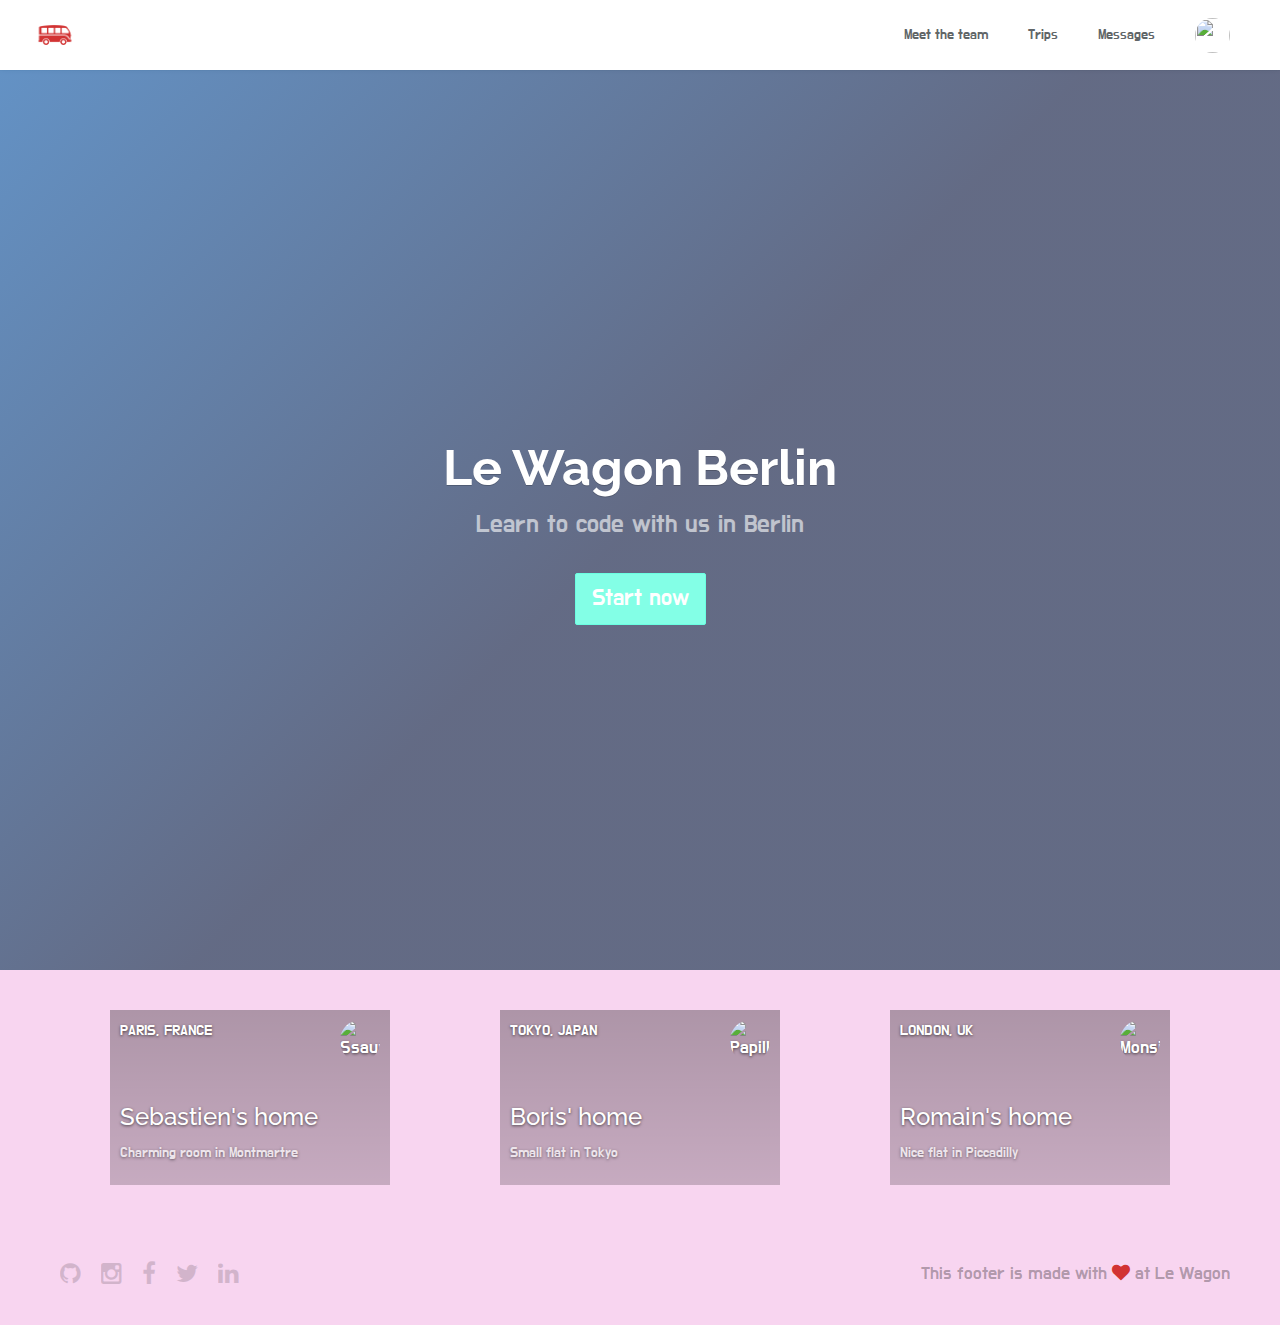
==== commit fa2f9cd0: "Automated commit at 2018-04-30 15:26:57 UTC by middleman-deploy 2.0.0-alpha" ====
--- a/index.html
+++ b/index.html
@@ -7,7 +7,7 @@
           content="width=device-width, initial-scale=1, shrink-to-fit=no">
     <!-- Use the title from a page's frontmatter if it has one -->
     <title></title>
-    <link href="stylesheets/application-bb2f5b8d.css" rel="stylesheet" />
+    <link href="stylesheets/application-7f8cdaa9.css" rel="stylesheet" />
     <script src="javascripts/application-93de88c9.js"></script>
     <link href="images/favicon-f15af148.png" rel="icon" type="image/png" />
   </head>
@@ -28,7 +28,7 @@
     <!-- Profile picture with dropdown list -->
     <div class="navbar-wagon-item">
       <div class="dropdown">
-       <img src="https://kitt.lewagon.com/placeholder/users/ssaunier" class="avatar dropdown-toggle" id="navbar-wagon-menu" data-toggle="dropdown">
+       <img src="https://kitt.lewagon.com/placeholder/users/claire-gtr" class="avatar dropdown-toggle" id="navbar-wagon-menu" data-toggle="dropdown">
         <ul class="dropdown-menu dropdown-menu-right navbar-wagon-dropdown-menu">
           <li><a href="#">Profile</a></li>
           <li><a href="#">Dashboard</a></li>
@@ -65,38 +65,41 @@
 
 <div class="container">
   <div class="row">
+
     <div class="col-xs-12 col-sm-4">
-      <div class="card" style="background-image: linear-gradient(rgba(0,0,0,0.3), rgba(0,0,0,0.2)), url('https://kitt.lewagon.com/placeholder/cities/shanghai');">
-    <div class="card-category">Popular</div>
-    <div class="card-description">
-      <h2>Le Wagon Shanghai</h2>
-      <p>Very cool city, the best</p>
+      <div class="card" style="background-image: linear-gradient(rgba(0,0,0,0.3), rgba(0,0,0,0.2)), url('https://kitt.lewagon.com/placeholder/cities/paris');">
+        <div class="card-category">Paris, France</div>
+        <div class="card-description">
+        <h2>Sebastien's home</h2>
+        <p>Charming room in Montmartre</p>
+        </div>
+      <img src="https://kitt.lewagon.com/placeholder/users/ssaunier" class="card-user" alt="Ssaunier" />
+      <a class="card-link" href="#" ></a>
+      </div>
     </div>
-    <img class="card-user" src="https://kitt.lewagon.com/placeholder/users/tgenaitay">
-    <a class="card-link" href="#" ></a>
-  </div>
+
+    <div class="col-xs-12 col-sm-4">
+      <div class="card" style="background-image: linear-gradient(rgba(0,0,0,0.3), rgba(0,0,0,0.2)), url('https://kitt.lewagon.com/placeholder/cities/tokyo');">
+        <div class="card-category">Tokyo, Japan</div>
+        <div class="card-description">
+        <h2>Boris' home</h2>
+        <p>Small flat in Tokyo</p>
+        </div>
+      <img src="https://kitt.lewagon.com/placeholder/users/papillard" class="card-user" alt="Papillard" />
+      <a class="card-link" href="#" ></a>
+      </div>
     </div>
+
     <div class="col-xs-12 col-sm-4">
-      <div class="card" style="background-image: linear-gradient(rgba(0,0,0,0.3), rgba(0,0,0,0.2)), url('https://kitt.lewagon.com/placeholder/cities/shanghai');">
-    <div class="card-category">Popular</div>
-    <div class="card-description">
-      <h2>Le Wagon Shanghai</h2>
-      <p>Very cool city, the best</p>
-    </div>
-    <img class="card-user" src="https://kitt.lewagon.com/placeholder/users/tgenaitay">
-    <a class="card-link" href="#" ></a>
-  </div>
-    </div>
-    <div class="col-xs-12 col-sm-4">
-      <div class="card" style="background-image: linear-gradient(rgba(0,0,0,0.3), rgba(0,0,0,0.2)), url('https://kitt.lewagon.com/placeholder/cities/shanghai');">
-    <div class="card-category">Popular</div>
-    <div class="card-description">
-      <h2>Le Wagon Shanghai</h2>
-      <p>Very cool city, the best</p>
-    </div>
-    <img class="card-user" src="https://kitt.lewagon.com/placeholder/users/tgenaitay">
-    <a class="card-link" href="#" ></a>
-  </div>
+      <div class="card" style="background-image: linear-gradient(rgba(0,0,0,0.3), rgba(0,0,0,0.2)), url('https://kitt.lewagon.com/placeholder/cities/london');">
+        <div class="card-category">London, UK</div>
+        <div class="card-description">
+        <h2>Romain's home</h2>
+        <p>Nice flat in Piccadilly</p>
+        </div>
+      <img src="https://kitt.lewagon.com/placeholder/users/monsieurpaillard" class="card-user" alt="Monsieurpaillard" />
+      <a class="card-link" href="#" ></a>
+      </div>
     </div>
   </div>
 </div>
--- a/stylesheets/application-7f8cdaa9.css
+++ b/stylesheets/application-7f8cdaa9.css
@@ -0,0 +1,8 @@
+@import url("https://fonts.googleapis.com/css?family=Open+Sans:400,300,700|Raleway:400,100,300,700,500");@import url("https://fonts.googleapis.com/css?family=Do+Hyeon");/*!
+ * Bootstrap v3.3.7 (http://getbootstrap.com)
+ * Copyright 2011-2016 Twitter, Inc.
+ * Licensed under MIT (https://github.com/twbs/bootstrap/blob/master/LICENSE)
+ *//*! normalize.css v3.0.3 | MIT License | github.com/necolas/normalize.css */html{font-family:sans-serif;-ms-text-size-adjust:100%;-webkit-text-size-adjust:100%}body{margin:0}article,aside,details,figcaption,figure,footer,header,hgroup,main,menu,nav,section,summary{display:block}audio,canvas,progress,video{display:inline-block;vertical-align:baseline}audio:not([controls]){display:none;height:0}[hidden],template{display:none}a{background-color:transparent}a:active,a:hover{outline:0}abbr[title]{border-bottom:1px dotted}b,strong{font-weight:bold}dfn{font-style:italic}h1{font-size:2em;margin:0.67em 0}mark{background:#ff0;color:#000}small{font-size:80%}sub,sup{font-size:75%;line-height:0;position:relative;vertical-align:baseline}sup{top:-0.5em}sub{bottom:-0.25em}img{border:0}svg:not(:root){overflow:hidden}figure{margin:1em 40px}hr{-webkit-box-sizing:content-box;box-sizing:content-box;height:0}pre{overflow:auto}code,kbd,pre,samp{font-family:monospace, monospace;font-size:1em}button,input,optgroup,select,textarea{color:inherit;font:inherit;margin:0}button{overflow:visible}button,select{text-transform:none}button,html input[type="button"],input[type="reset"],input[type="submit"]{-webkit-appearance:button;cursor:pointer}button[disabled],html input[disabled]{cursor:default}button::-moz-focus-inner,input::-moz-focus-inner{border:0;padding:0}input{line-height:normal}input[type="checkbox"],input[type="radio"]{-webkit-box-sizing:border-box;box-sizing:border-box;padding:0}input[type="number"]::-webkit-inner-spin-button,input[type="number"]::-webkit-outer-spin-button{height:auto}input[type="search"]{-webkit-appearance:textfield;-webkit-box-sizing:content-box;box-sizing:content-box}input[type="search"]::-webkit-search-cancel-button,input[type="search"]::-webkit-search-decoration{-webkit-appearance:none}fieldset{border:1px solid #c0c0c0;margin:0 2px;padding:0.35em 0.625em 0.75em}legend{border:0;padding:0}textarea{overflow:auto}optgroup{font-weight:bold}table{border-collapse:collapse;border-spacing:0}td,th{padding:0}/*! Source: https://github.com/h5bp/html5-boilerplate/blob/master/src/css/main.css */@media print{*,*:before,*:after{background:transparent !important;color:#000 !important;-webkit-box-shadow:none !important;box-shadow:none !important;text-shadow:none !important}a,a:visited{text-decoration:underline}a[href]:after{content:" (" attr(href) ")"}abbr[title]:after{content:" (" attr(title) ")"}a[href^="#"]:after,a[href^="javascript:"]:after{content:""}pre,blockquote{border:1px solid #999;page-break-inside:avoid}thead{display:table-header-group}tr,img{page-break-inside:avoid}img{max-width:100% !important}p,h2,h3{orphans:3;widows:3}h2,h3{page-break-after:avoid}.navbar{display:none}.btn>.caret,.dropup>.btn>.caret{border-top-color:#000 !important}.label{border:1px solid #000}.table{border-collapse:collapse !important}.table td,.table th{background-color:#fff !important}.table-bordered th,.table-bordered td{border:1px solid #ddd !important}}@font-face{font-family:'Glyphicons Halflings';src:url("../assets/bootstrap/glyphicons-halflings-regular-86b6f62b.eot");src:url("../assets/bootstrap/glyphicons-halflings-regular-86b6f62b.eot?#iefix") format("embedded-opentype"),url("../assets/bootstrap/glyphicons-halflings-regular-ca35b697.woff2") format("woff2"),url("../assets/bootstrap/glyphicons-halflings-regular-278e49a8.woff") format("woff"),url("../assets/bootstrap/glyphicons-halflings-regular-44bc1850.ttf") format("truetype"),url("../assets/bootstrap/glyphicons-halflings-regular-de51a849.svg#glyphicons_halflingsregular") format("svg")}.glyphicon{position:relative;top:1px;display:inline-block;font-family:'Glyphicons Halflings';font-style:normal;font-weight:normal;line-height:1;-webkit-font-smoothing:antialiased;-moz-osx-font-smoothing:grayscale}.glyphicon-asterisk:before{content:"\002a"}.glyphicon-plus:before{content:"\002b"}.glyphicon-euro:before,.glyphicon-eur:before{content:"\20ac"}.glyphicon-minus:before{content:"\2212"}.glyphicon-cloud:before{content:"\2601"}.glyphicon-envelope:before{content:"\2709"}.glyphicon-pencil:before{content:"\270f"}.glyphicon-glass:before{content:"\e001"}.glyphicon-music:before{content:"\e002"}.glyphicon-search:before{content:"\e003"}.glyphicon-heart:before{content:"\e005"}.glyphicon-star:before{content:"\e006"}.glyphicon-star-empty:before{content:"\e007"}.glyphicon-user:before{content:"\e008"}.glyphicon-film:before{content:"\e009"}.glyphicon-th-large:before{content:"\e010"}.glyphicon-th:before{content:"\e011"}.glyphicon-th-list:before{content:"\e012"}.glyphicon-ok:before{content:"\e013"}.glyphicon-remove:before{content:"\e014"}.glyphicon-zoom-in:before{content:"\e015"}.glyphicon-zoom-out:before{content:"\e016"}.glyphicon-off:before{content:"\e017"}.glyphicon-signal:before{content:"\e018"}.glyphicon-cog:before{content:"\e019"}.glyphicon-trash:before{content:"\e020"}.glyphicon-home:before{content:"\e021"}.glyphicon-file:before{content:"\e022"}.glyphicon-time:before{content:"\e023"}.glyphicon-road:before{content:"\e024"}.glyphicon-download-alt:before{content:"\e025"}.glyphicon-download:before{content:"\e026"}.glyphicon-upload:before{content:"\e027"}.glyphicon-inbox:before{content:"\e028"}.glyphicon-play-circle:before{content:"\e029"}.glyphicon-repeat:before{content:"\e030"}.glyphicon-refresh:before{content:"\e031"}.glyphicon-list-alt:before{content:"\e032"}.glyphicon-lock:before{content:"\e033"}.glyphicon-flag:before{content:"\e034"}.glyphicon-headphones:before{content:"\e035"}.glyphicon-volume-off:before{content:"\e036"}.glyphicon-volume-down:before{content:"\e037"}.glyphicon-volume-up:before{content:"\e038"}.glyphicon-qrcode:before{content:"\e039"}.glyphicon-barcode:before{content:"\e040"}.glyphicon-tag:before{content:"\e041"}.glyphicon-tags:before{content:"\e042"}.glyphicon-book:before{content:"\e043"}.glyphicon-bookmark:before{content:"\e044"}.glyphicon-print:before{content:"\e045"}.glyphicon-camera:before{content:"\e046"}.glyphicon-font:before{content:"\e047"}.glyphicon-bold:before{content:"\e048"}.glyphicon-italic:before{content:"\e049"}.glyphicon-text-height:before{content:"\e050"}.glyphicon-text-width:before{content:"\e051"}.glyphicon-align-left:before{content:"\e052"}.glyphicon-align-center:before{content:"\e053"}.glyphicon-align-right:before{content:"\e054"}.glyphicon-align-justify:before{content:"\e055"}.glyphicon-list:before{content:"\e056"}.glyphicon-indent-left:before{content:"\e057"}.glyphicon-indent-right:before{content:"\e058"}.glyphicon-facetime-video:before{content:"\e059"}.glyphicon-picture:before{content:"\e060"}.glyphicon-map-marker:before{content:"\e062"}.glyphicon-adjust:before{content:"\e063"}.glyphicon-tint:before{content:"\e064"}.glyphicon-edit:before{content:"\e065"}.glyphicon-share:before{content:"\e066"}.glyphicon-check:before{content:"\e067"}.glyphicon-move:before{content:"\e068"}.glyphicon-step-backward:before{content:"\e069"}.glyphicon-fast-backward:before{content:"\e070"}.glyphicon-backward:before{content:"\e071"}.glyphicon-play:before{content:"\e072"}.glyphicon-pause:before{content:"\e073"}.glyphicon-stop:before{content:"\e074"}.glyphicon-forward:before{content:"\e075"}.glyphicon-fast-forward:before{content:"\e076"}.glyphicon-step-forward:before{content:"\e077"}.glyphicon-eject:before{content:"\e078"}.glyphicon-chevron-left:before{content:"\e079"}.glyphicon-chevron-right:before{content:"\e080"}.glyphicon-plus-sign:before{content:"\e081"}.glyphicon-minus-sign:before{content:"\e082"}.glyphicon-remove-sign:before{content:"\e083"}.glyphicon-ok-sign:before{content:"\e084"}.glyphicon-question-sign:before{content:"\e085"}.glyphicon-info-sign:before{content:"\e086"}.glyphicon-screenshot:before{content:"\e087"}.glyphicon-remove-circle:before{content:"\e088"}.glyphicon-ok-circle:before{content:"\e089"}.glyphicon-ban-circle:before{content:"\e090"}.glyphicon-arrow-left:before{content:"\e091"}.glyphicon-arrow-right:before{content:"\e092"}.glyphicon-arrow-up:before{content:"\e093"}.glyphicon-arrow-down:before{content:"\e094"}.glyphicon-share-alt:before{content:"\e095"}.glyphicon-resize-full:before{content:"\e096"}.glyphicon-resize-small:before{content:"\e097"}.glyphicon-exclamation-sign:before{content:"\e101"}.glyphicon-gift:before{content:"\e102"}.glyphicon-leaf:before{content:"\e103"}.glyphicon-fire:before{content:"\e104"}.glyphicon-eye-open:before{content:"\e105"}.glyphicon-eye-close:before{content:"\e106"}.glyphicon-warning-sign:before{content:"\e107"}.glyphicon-plane:before{content:"\e108"}.glyphicon-calendar:before{content:"\e109"}.glyphicon-random:before{content:"\e110"}.glyphicon-comment:before{content:"\e111"}.glyphicon-magnet:before{content:"\e112"}.glyphicon-chevron-up:before{content:"\e113"}.glyphicon-chevron-down:before{content:"\e114"}.glyphicon-retweet:before{content:"\e115"}.glyphicon-shopping-cart:before{content:"\e116"}.glyphicon-folder-close:before{content:"\e117"}.glyphicon-folder-open:before{content:"\e118"}.glyphicon-resize-vertical:before{content:"\e119"}.glyphicon-resize-horizontal:before{content:"\e120"}.glyphicon-hdd:before{content:"\e121"}.glyphicon-bullhorn:before{content:"\e122"}.glyphicon-bell:before{content:"\e123"}.glyphicon-certificate:before{content:"\e124"}.glyphicon-thumbs-up:before{content:"\e125"}.glyphicon-thumbs-down:before{content:"\e126"}.glyphicon-hand-right:before{content:"\e127"}.glyphicon-hand-left:before{content:"\e128"}.glyphicon-hand-up:before{content:"\e129"}.glyphicon-hand-down:before{content:"\e130"}.glyphicon-circle-arrow-right:before{content:"\e131"}.glyphicon-circle-arrow-left:before{content:"\e132"}.glyphicon-circle-arrow-up:before{content:"\e133"}.glyphicon-circle-arrow-down:before{content:"\e134"}.glyphicon-globe:before{content:"\e135"}.glyphicon-wrench:before{content:"\e136"}.glyphicon-tasks:before{content:"\e137"}.glyphicon-filter:before{content:"\e138"}.glyphicon-briefcase:before{content:"\e139"}.glyphicon-fullscreen:before{content:"\e140"}.glyphicon-dashboard:before{content:"\e141"}.glyphicon-paperclip:before{content:"\e142"}.glyphicon-heart-empty:before{content:"\e143"}.glyphicon-link:before{content:"\e144"}.glyphicon-phone:before{content:"\e145"}.glyphicon-pushpin:before{content:"\e146"}.glyphicon-usd:before{content:"\e148"}.glyphicon-gbp:before{content:"\e149"}.glyphicon-sort:before{content:"\e150"}.glyphicon-sort-by-alphabet:before{content:"\e151"}.glyphicon-sort-by-alphabet-alt:before{content:"\e152"}.glyphicon-sort-by-order:before{content:"\e153"}.glyphicon-sort-by-order-alt:before{content:"\e154"}.glyphicon-sort-by-attributes:before{content:"\e155"}.glyphicon-sort-by-attributes-alt:before{content:"\e156"}.glyphicon-unchecked:before{content:"\e157"}.glyphicon-expand:before{content:"\e158"}.glyphicon-collapse-down:before{content:"\e159"}.glyphicon-collapse-up:before{content:"\e160"}.glyphicon-log-in:before{content:"\e161"}.glyphicon-flash:before{content:"\e162"}.glyphicon-log-out:before{content:"\e163"}.glyphicon-new-window:before{content:"\e164"}.glyphicon-record:before{content:"\e165"}.glyphicon-save:before{content:"\e166"}.glyphicon-open:before{content:"\e167"}.glyphicon-saved:before{content:"\e168"}.glyphicon-import:before{content:"\e169"}.glyphicon-export:before{content:"\e170"}.glyphicon-send:before{content:"\e171"}.glyphicon-floppy-disk:before{content:"\e172"}.glyphicon-floppy-saved:before{content:"\e173"}.glyphicon-floppy-remove:before{content:"\e174"}.glyphicon-floppy-save:before{content:"\e175"}.glyphicon-floppy-open:before{content:"\e176"}.glyphicon-credit-card:before{content:"\e177"}.glyphicon-transfer:before{content:"\e178"}.glyphicon-cutlery:before{content:"\e179"}.glyphicon-header:before{content:"\e180"}.glyphicon-compressed:before{content:"\e181"}.glyphicon-earphone:before{content:"\e182"}.glyphicon-phone-alt:before{content:"\e183"}.glyphicon-tower:before{content:"\e184"}.glyphicon-stats:before{content:"\e185"}.glyphicon-sd-video:before{content:"\e186"}.glyphicon-hd-video:before{content:"\e187"}.glyphicon-subtitles:before{content:"\e188"}.glyphicon-sound-stereo:before{content:"\e189"}.glyphicon-sound-dolby:before{content:"\e190"}.glyphicon-sound-5-1:before{content:"\e191"}.glyphicon-sound-6-1:before{content:"\e192"}.glyphicon-sound-7-1:before{content:"\e193"}.glyphicon-copyright-mark:before{content:"\e194"}.glyphicon-registration-mark:before{content:"\e195"}.glyphicon-cloud-download:before{content:"\e197"}.glyphicon-cloud-upload:before{content:"\e198"}.glyphicon-tree-conifer:before{content:"\e199"}.glyphicon-tree-deciduous:before{content:"\e200"}.glyphicon-cd:before{content:"\e201"}.glyphicon-save-file:before{content:"\e202"}.glyphicon-open-file:before{content:"\e203"}.glyphicon-level-up:before{content:"\e204"}.glyphicon-copy:before{content:"\e205"}.glyphicon-paste:before{content:"\e206"}.glyphicon-alert:before{content:"\e209"}.glyphicon-equalizer:before{content:"\e210"}.glyphicon-king:before{content:"\e211"}.glyphicon-queen:before{content:"\e212"}.glyphicon-pawn:before{content:"\e213"}.glyphicon-bishop:before{content:"\e214"}.glyphicon-knight:before{content:"\e215"}.glyphicon-baby-formula:before{content:"\e216"}.glyphicon-tent:before{content:"\26fa"}.glyphicon-blackboard:before{content:"\e218"}.glyphicon-bed:before{content:"\e219"}.glyphicon-apple:before{content:"\f8ff"}.glyphicon-erase:before{content:"\e221"}.glyphicon-hourglass:before{content:"\231b"}.glyphicon-lamp:before{content:"\e223"}.glyphicon-duplicate:before{content:"\e224"}.glyphicon-piggy-bank:before{content:"\e225"}.glyphicon-scissors:before{content:"\e226"}.glyphicon-bitcoin:before{content:"\e227"}.glyphicon-btc:before{content:"\e227"}.glyphicon-xbt:before{content:"\e227"}.glyphicon-yen:before{content:"\00a5"}.glyphicon-jpy:before{content:"\00a5"}.glyphicon-ruble:before{content:"\20bd"}.glyphicon-rub:before{content:"\20bd"}.glyphicon-scale:before{content:"\e230"}.glyphicon-ice-lolly:before{content:"\e231"}.glyphicon-ice-lolly-tasted:before{content:"\e232"}.glyphicon-education:before{content:"\e233"}.glyphicon-option-horizontal:before{content:"\e234"}.glyphicon-option-vertical:before{content:"\e235"}.glyphicon-menu-hamburger:before{content:"\e236"}.glyphicon-modal-window:before{content:"\e237"}.glyphicon-oil:before{content:"\e238"}.glyphicon-grain:before{content:"\e239"}.glyphicon-sunglasses:before{content:"\e240"}.glyphicon-text-size:before{content:"\e241"}.glyphicon-text-color:before{content:"\e242"}.glyphicon-text-background:before{content:"\e243"}.glyphicon-object-align-top:before{content:"\e244"}.glyphicon-object-align-bottom:before{content:"\e245"}.glyphicon-object-align-horizontal:before{content:"\e246"}.glyphicon-object-align-left:before{content:"\e247"}.glyphicon-object-align-vertical:before{content:"\e248"}.glyphicon-object-align-right:before{content:"\e249"}.glyphicon-triangle-right:before{content:"\e250"}.glyphicon-triangle-left:before{content:"\e251"}.glyphicon-triangle-bottom:before{content:"\e252"}.glyphicon-triangle-top:before{content:"\e253"}.glyphicon-console:before{content:"\e254"}.glyphicon-superscript:before{content:"\e255"}.glyphicon-subscript:before{content:"\e256"}.glyphicon-menu-left:before{content:"\e257"}.glyphicon-menu-right:before{content:"\e258"}.glyphicon-menu-down:before{content:"\e259"}.glyphicon-menu-up:before{content:"\e260"}*{-webkit-box-sizing:border-box;box-sizing:border-box}*:before,*:after{-webkit-box-sizing:border-box;box-sizing:border-box}html{font-size:10px;-webkit-tap-highlight-color:transparent}body{font-family:"Do Hyeon", sans-serif;font-size:18px;line-height:1.42857143;color:#5f5f5f;background-color:#F8D5F0}input,button,select,textarea{font-family:inherit;font-size:inherit;line-height:inherit}a{color:#83FFE6;text-decoration:none}a:hover,a:focus{color:#37ffd7;text-decoration:underline}a:focus{outline:5px auto -webkit-focus-ring-color;outline-offset:-2px}figure{margin:0}img{vertical-align:middle}.img-responsive{display:block;max-width:100%;height:auto}.img-rounded{border-radius:2px}.img-thumbnail{padding:4px;line-height:1.42857143;background-color:#F8D5F0;border:1px solid #ddd;border-radius:2px;-webkit-transition:all 0.2s ease-in-out;transition:all 0.2s ease-in-out;display:inline-block;max-width:100%;height:auto}.img-circle{border-radius:50%}hr{margin-top:25px;margin-bottom:25px;border:0;border-top:1px solid white}.sr-only{position:absolute;width:1px;height:1px;margin:-1px;padding:0;overflow:hidden;clip:rect(0, 0, 0, 0);border:0}.sr-only-focusable:active,.sr-only-focusable:focus{position:static;width:auto;height:auto;margin:0;overflow:visible;clip:auto}[role="button"]{cursor:pointer}h1,h2,h3,h4,h5,h6,.h1,.h2,.h3,.h4,.h5,.h6{font-family:"Raleway", "Helvetica", "sans-serif";font-weight:500;line-height:1.1;color:inherit}h1 small,h1 .small,h2 small,h2 .small,h3 small,h3 .small,h4 small,h4 .small,h5 small,h5 .small,h6 small,h6 .small,.h1 small,.h1 .small,.h2 small,.h2 .small,.h3 small,.h3 .small,.h4 small,.h4 .small,.h5 small,.h5 .small,.h6 small,.h6 .small{font-weight:normal;line-height:1;color:#a3a3a3}h1,.h1,h2,.h2,h3,.h3{margin-top:25px;margin-bottom:12.5px}h1 small,h1 .small,.h1 small,.h1 .small,h2 small,h2 .small,.h2 small,.h2 .small,h3 small,h3 .small,.h3 small,.h3 .small{font-size:65%}h4,.h4,h5,.h5,h6,.h6{margin-top:12.5px;margin-bottom:12.5px}h4 small,h4 .small,.h4 small,.h4 .small,h5 small,h5 .small,.h5 small,.h5 .small,h6 small,h6 .small,.h6 small,.h6 .small{font-size:75%}h1,.h1{font-size:46px}h2,.h2{font-size:38px}h3,.h3{font-size:31px}h4,.h4{font-size:23px}h5,.h5{font-size:18px}h6,.h6{font-size:16px}p{margin:0 0 12.5px}.lead{margin-bottom:25px;font-size:20px;font-weight:300;line-height:1.4}@media (min-width: 768px){.lead{font-size:27px}}small,.small{font-size:88%}mark,.mark{background-color:#fcf8e3;padding:.2em}.text-left{text-align:left}.text-right{text-align:right}.text-center{text-align:center}.text-justify{text-align:justify}.text-nowrap{white-space:nowrap}.text-lowercase{text-transform:lowercase}.text-uppercase,.initialism{text-transform:uppercase}.text-capitalize{text-transform:capitalize}.text-muted{color:#a3a3a3}.text-primary{color:#83FFE6}a.text-primary:hover,a.text-primary:focus{color:#50ffdc}.text-success{color:#3c763d}a.text-success:hover,a.text-success:focus{color:#2b542c}.text-info{color:#31708f}a.text-info:hover,a.text-info:focus{color:#245269}.text-warning{color:#8a6d3b}a.text-warning:hover,a.text-warning:focus{color:#66512c}.text-danger{color:#a94442}a.text-danger:hover,a.text-danger:focus{color:#843534}.bg-primary{color:#fff}.bg-primary{background-color:#83FFE6}a.bg-primary:hover,a.bg-primary:focus{background-color:#50ffdc}.bg-success{background-color:#dff0d8}a.bg-success:hover,a.bg-success:focus{background-color:#c1e2b3}.bg-info{background-color:#d9edf7}a.bg-info:hover,a.bg-info:focus{background-color:#afd9ee}.bg-warning{background-color:#fcf8e3}a.bg-warning:hover,a.bg-warning:focus{background-color:#f7ecb5}.bg-danger{background-color:#f2dede}a.bg-danger:hover,a.bg-danger:focus{background-color:#e4b9b9}.page-header{padding-bottom:11.5px;margin:50px 0 25px;border-bottom:1px solid white}ul,ol{margin-top:0;margin-bottom:12.5px}ul ul,ul ol,ol ul,ol ol{margin-bottom:0}.list-unstyled{padding-left:0;list-style:none}.list-inline{padding-left:0;list-style:none;margin-left:-5px}.list-inline>li{display:inline-block;padding-left:5px;padding-right:5px}dl{margin-top:0;margin-bottom:25px}dt,dd{line-height:1.42857143}dt{font-weight:bold}dd{margin-left:0}.dl-horizontal dd:before,.dl-horizontal dd:after{content:" ";display:table}.dl-horizontal dd:after{clear:both}@media (min-width: 768px){.dl-horizontal dt{float:left;width:160px;clear:left;text-align:right;overflow:hidden;text-overflow:ellipsis;white-space:nowrap}.dl-horizontal dd{margin-left:180px}}abbr[title],abbr[data-original-title]{cursor:help;border-bottom:1px dotted #a3a3a3}.initialism{font-size:90%}blockquote{padding:12.5px 25px;margin:0 0 25px;font-size:22.5px;border-left:5px solid white}blockquote p:last-child,blockquote ul:last-child,blockquote ol:last-child{margin-bottom:0}blockquote footer,blockquote small,blockquote .small{display:block;font-size:80%;line-height:1.42857143;color:#a3a3a3}blockquote footer:before,blockquote small:before,blockquote .small:before{content:'\2014 \00A0'}.blockquote-reverse,blockquote.pull-right{padding-right:15px;padding-left:0;border-right:5px solid white;border-left:0;text-align:right}.blockquote-reverse footer:before,.blockquote-reverse small:before,.blockquote-reverse .small:before,blockquote.pull-right footer:before,blockquote.pull-right small:before,blockquote.pull-right .small:before{content:''}.blockquote-reverse footer:after,.blockquote-reverse small:after,.blockquote-reverse .small:after,blockquote.pull-right footer:after,blockquote.pull-right small:after,blockquote.pull-right .small:after{content:'\00A0 \2014'}address{margin-bottom:25px;font-style:normal;line-height:1.42857143}code,kbd,pre,samp{font-family:Menlo, Monaco, Consolas, "Courier New", monospace}code{padding:2px 4px;font-size:90%;color:#c7254e;background-color:#f9f2f4;border-radius:2px}kbd{padding:2px 4px;font-size:90%;color:#fff;background-color:#333;border-radius:2px;-webkit-box-shadow:inset 0 -1px 0 rgba(0,0,0,0.25);box-shadow:inset 0 -1px 0 rgba(0,0,0,0.25)}kbd kbd{padding:0;font-size:100%;font-weight:bold;-webkit-box-shadow:none;box-shadow:none}pre{display:block;padding:12px;margin:0 0 12.5px;font-size:17px;line-height:1.42857143;word-break:break-all;word-wrap:break-word;color:#5f5f5f;background-color:#f5f5f5;border:1px solid #ccc;border-radius:2px}pre code{padding:0;font-size:inherit;color:inherit;white-space:pre-wrap;background-color:transparent;border-radius:0}.pre-scrollable{max-height:340px;overflow-y:scroll}.container{margin-right:auto;margin-left:auto;padding-left:15px;padding-right:15px}.container:before,.container:after{content:" ";display:table}.container:after{clear:both}@media (min-width: 768px){.container{width:750px}}@media (min-width: 992px){.container{width:970px}}@media (min-width: 1200px){.container{width:1170px}}.container-fluid{margin-right:auto;margin-left:auto;padding-left:15px;padding-right:15px}.container-fluid:before,.container-fluid:after{content:" ";display:table}.container-fluid:after{clear:both}.row{margin-left:-15px;margin-right:-15px}.row:before,.row:after{content:" ";display:table}.row:after{clear:both}.col-xs-1,.col-sm-1,.col-md-1,.col-lg-1,.col-xs-2,.col-sm-2,.col-md-2,.col-lg-2,.col-xs-3,.col-sm-3,.col-md-3,.col-lg-3,.col-xs-4,.col-sm-4,.col-md-4,.col-lg-4,.col-xs-5,.col-sm-5,.col-md-5,.col-lg-5,.col-xs-6,.col-sm-6,.col-md-6,.col-lg-6,.col-xs-7,.col-sm-7,.col-md-7,.col-lg-7,.col-xs-8,.col-sm-8,.col-md-8,.col-lg-8,.col-xs-9,.col-sm-9,.col-md-9,.col-lg-9,.col-xs-10,.col-sm-10,.col-md-10,.col-lg-10,.col-xs-11,.col-sm-11,.col-md-11,.col-lg-11,.col-xs-12,.col-sm-12,.col-md-12,.col-lg-12{position:relative;min-height:1px;padding-left:15px;padding-right:15px}.col-xs-1,.col-xs-2,.col-xs-3,.col-xs-4,.col-xs-5,.col-xs-6,.col-xs-7,.col-xs-8,.col-xs-9,.col-xs-10,.col-xs-11,.col-xs-12{float:left}.col-xs-1{width:8.33333333%}.col-xs-2{width:16.66666667%}.col-xs-3{width:25%}.col-xs-4{width:33.33333333%}.col-xs-5{width:41.66666667%}.col-xs-6{width:50%}.col-xs-7{width:58.33333333%}.col-xs-8{width:66.66666667%}.col-xs-9{width:75%}.col-xs-10{width:83.33333333%}.col-xs-11{width:91.66666667%}.col-xs-12{width:100%}.col-xs-pull-0{right:auto}.col-xs-pull-1{right:8.33333333%}.col-xs-pull-2{right:16.66666667%}.col-xs-pull-3{right:25%}.col-xs-pull-4{right:33.33333333%}.col-xs-pull-5{right:41.66666667%}.col-xs-pull-6{right:50%}.col-xs-pull-7{right:58.33333333%}.col-xs-pull-8{right:66.66666667%}.col-xs-pull-9{right:75%}.col-xs-pull-10{right:83.33333333%}.col-xs-pull-11{right:91.66666667%}.col-xs-pull-12{right:100%}.col-xs-push-0{left:auto}.col-xs-push-1{left:8.33333333%}.col-xs-push-2{left:16.66666667%}.col-xs-push-3{left:25%}.col-xs-push-4{left:33.33333333%}.col-xs-push-5{left:41.66666667%}.col-xs-push-6{left:50%}.col-xs-push-7{left:58.33333333%}.col-xs-push-8{left:66.66666667%}.col-xs-push-9{left:75%}.col-xs-push-10{left:83.33333333%}.col-xs-push-11{left:91.66666667%}.col-xs-push-12{left:100%}.col-xs-offset-0{margin-left:0%}.col-xs-offset-1{margin-left:8.33333333%}.col-xs-offset-2{margin-left:16.66666667%}.col-xs-offset-3{margin-left:25%}.col-xs-offset-4{margin-left:33.33333333%}.col-xs-offset-5{margin-left:41.66666667%}.col-xs-offset-6{margin-left:50%}.col-xs-offset-7{margin-left:58.33333333%}.col-xs-offset-8{margin-left:66.66666667%}.col-xs-offset-9{margin-left:75%}.col-xs-offset-10{margin-left:83.33333333%}.col-xs-offset-11{margin-left:91.66666667%}.col-xs-offset-12{margin-left:100%}@media (min-width: 768px){.col-sm-1,.col-sm-2,.col-sm-3,.col-sm-4,.col-sm-5,.col-sm-6,.col-sm-7,.col-sm-8,.col-sm-9,.col-sm-10,.col-sm-11,.col-sm-12{float:left}.col-sm-1{width:8.33333333%}.col-sm-2{width:16.66666667%}.col-sm-3{width:25%}.col-sm-4{width:33.33333333%}.col-sm-5{width:41.66666667%}.col-sm-6{width:50%}.col-sm-7{width:58.33333333%}.col-sm-8{width:66.66666667%}.col-sm-9{width:75%}.col-sm-10{width:83.33333333%}.col-sm-11{width:91.66666667%}.col-sm-12{width:100%}.col-sm-pull-0{right:auto}.col-sm-pull-1{right:8.33333333%}.col-sm-pull-2{right:16.66666667%}.col-sm-pull-3{right:25%}.col-sm-pull-4{right:33.33333333%}.col-sm-pull-5{right:41.66666667%}.col-sm-pull-6{right:50%}.col-sm-pull-7{right:58.33333333%}.col-sm-pull-8{right:66.66666667%}.col-sm-pull-9{right:75%}.col-sm-pull-10{right:83.33333333%}.col-sm-pull-11{right:91.66666667%}.col-sm-pull-12{right:100%}.col-sm-push-0{left:auto}.col-sm-push-1{left:8.33333333%}.col-sm-push-2{left:16.66666667%}.col-sm-push-3{left:25%}.col-sm-push-4{left:33.33333333%}.col-sm-push-5{left:41.66666667%}.col-sm-push-6{left:50%}.col-sm-push-7{left:58.33333333%}.col-sm-push-8{left:66.66666667%}.col-sm-push-9{left:75%}.col-sm-push-10{left:83.33333333%}.col-sm-push-11{left:91.66666667%}.col-sm-push-12{left:100%}.col-sm-offset-0{margin-left:0%}.col-sm-offset-1{margin-left:8.33333333%}.col-sm-offset-2{margin-left:16.66666667%}.col-sm-offset-3{margin-left:25%}.col-sm-offset-4{margin-left:33.33333333%}.col-sm-offset-5{margin-left:41.66666667%}.col-sm-offset-6{margin-left:50%}.col-sm-offset-7{margin-left:58.33333333%}.col-sm-offset-8{margin-left:66.66666667%}.col-sm-offset-9{margin-left:75%}.col-sm-offset-10{margin-left:83.33333333%}.col-sm-offset-11{margin-left:91.66666667%}.col-sm-offset-12{margin-left:100%}}@media (min-width: 992px){.col-md-1,.col-md-2,.col-md-3,.col-md-4,.col-md-5,.col-md-6,.col-md-7,.col-md-8,.col-md-9,.col-md-10,.col-md-11,.col-md-12{float:left}.col-md-1{width:8.33333333%}.col-md-2{width:16.66666667%}.col-md-3{width:25%}.col-md-4{width:33.33333333%}.col-md-5{width:41.66666667%}.col-md-6{width:50%}.col-md-7{width:58.33333333%}.col-md-8{width:66.66666667%}.col-md-9{width:75%}.col-md-10{width:83.33333333%}.col-md-11{width:91.66666667%}.col-md-12{width:100%}.col-md-pull-0{right:auto}.col-md-pull-1{right:8.33333333%}.col-md-pull-2{right:16.66666667%}.col-md-pull-3{right:25%}.col-md-pull-4{right:33.33333333%}.col-md-pull-5{right:41.66666667%}.col-md-pull-6{right:50%}.col-md-pull-7{right:58.33333333%}.col-md-pull-8{right:66.66666667%}.col-md-pull-9{right:75%}.col-md-pull-10{right:83.33333333%}.col-md-pull-11{right:91.66666667%}.col-md-pull-12{right:100%}.col-md-push-0{left:auto}.col-md-push-1{left:8.33333333%}.col-md-push-2{left:16.66666667%}.col-md-push-3{left:25%}.col-md-push-4{left:33.33333333%}.col-md-push-5{left:41.66666667%}.col-md-push-6{left:50%}.col-md-push-7{left:58.33333333%}.col-md-push-8{left:66.66666667%}.col-md-push-9{left:75%}.col-md-push-10{left:83.33333333%}.col-md-push-11{left:91.66666667%}.col-md-push-12{left:100%}.col-md-offset-0{margin-left:0%}.col-md-offset-1{margin-left:8.33333333%}.col-md-offset-2{margin-left:16.66666667%}.col-md-offset-3{margin-left:25%}.col-md-offset-4{margin-left:33.33333333%}.col-md-offset-5{margin-left:41.66666667%}.col-md-offset-6{margin-left:50%}.col-md-offset-7{margin-left:58.33333333%}.col-md-offset-8{margin-left:66.66666667%}.col-md-offset-9{margin-left:75%}.col-md-offset-10{margin-left:83.33333333%}.col-md-offset-11{margin-left:91.66666667%}.col-md-offset-12{margin-left:100%}}@media (min-width: 1200px){.col-lg-1,.col-lg-2,.col-lg-3,.col-lg-4,.col-lg-5,.col-lg-6,.col-lg-7,.col-lg-8,.col-lg-9,.col-lg-10,.col-lg-11,.col-lg-12{float:left}.col-lg-1{width:8.33333333%}.col-lg-2{width:16.66666667%}.col-lg-3{width:25%}.col-lg-4{width:33.33333333%}.col-lg-5{width:41.66666667%}.col-lg-6{width:50%}.col-lg-7{width:58.33333333%}.col-lg-8{width:66.66666667%}.col-lg-9{width:75%}.col-lg-10{width:83.33333333%}.col-lg-11{width:91.66666667%}.col-lg-12{width:100%}.col-lg-pull-0{right:auto}.col-lg-pull-1{right:8.33333333%}.col-lg-pull-2{right:16.66666667%}.col-lg-pull-3{right:25%}.col-lg-pull-4{right:33.33333333%}.col-lg-pull-5{right:41.66666667%}.col-lg-pull-6{right:50%}.col-lg-pull-7{right:58.33333333%}.col-lg-pull-8{right:66.66666667%}.col-lg-pull-9{right:75%}.col-lg-pull-10{right:83.33333333%}.col-lg-pull-11{right:91.66666667%}.col-lg-pull-12{right:100%}.col-lg-push-0{left:auto}.col-lg-push-1{left:8.33333333%}.col-lg-push-2{left:16.66666667%}.col-lg-push-3{left:25%}.col-lg-push-4{left:33.33333333%}.col-lg-push-5{left:41.66666667%}.col-lg-push-6{left:50%}.col-lg-push-7{left:58.33333333%}.col-lg-push-8{left:66.66666667%}.col-lg-push-9{left:75%}.col-lg-push-10{left:83.33333333%}.col-lg-push-11{left:91.66666667%}.col-lg-push-12{left:100%}.col-lg-offset-0{margin-left:0%}.col-lg-offset-1{margin-left:8.33333333%}.col-lg-offset-2{margin-left:16.66666667%}.col-lg-offset-3{margin-left:25%}.col-lg-offset-4{margin-left:33.33333333%}.col-lg-offset-5{margin-left:41.66666667%}.col-lg-offset-6{margin-left:50%}.col-lg-offset-7{margin-left:58.33333333%}.col-lg-offset-8{margin-left:66.66666667%}.col-lg-offset-9{margin-left:75%}.col-lg-offset-10{margin-left:83.33333333%}.col-lg-offset-11{margin-left:91.66666667%}.col-lg-offset-12{margin-left:100%}}table{background-color:transparent}caption{padding-top:8px;padding-bottom:8px;color:#a3a3a3;text-align:left}th{text-align:left}.table{width:100%;max-width:100%;margin-bottom:25px}.table>thead>tr>th,.table>thead>tr>td,.table>tbody>tr>th,.table>tbody>tr>td,.table>tfoot>tr>th,.table>tfoot>tr>td{padding:8px;line-height:1.42857143;vertical-align:top;border-top:1px solid #ddd}.table>thead>tr>th{vertical-align:bottom;border-bottom:2px solid #ddd}.table>caption+thead>tr:first-child>th,.table>caption+thead>tr:first-child>td,.table>colgroup+thead>tr:first-child>th,.table>colgroup+thead>tr:first-child>td,.table>thead:first-child>tr:first-child>th,.table>thead:first-child>tr:first-child>td{border-top:0}.table>tbody+tbody{border-top:2px solid #ddd}.table .table{background-color:#F8D5F0}.table-condensed>thead>tr>th,.table-condensed>thead>tr>td,.table-condensed>tbody>tr>th,.table-condensed>tbody>tr>td,.table-condensed>tfoot>tr>th,.table-condensed>tfoot>tr>td{padding:5px}.table-bordered{border:1px solid #ddd}.table-bordered>thead>tr>th,.table-bordered>thead>tr>td,.table-bordered>tbody>tr>th,.table-bordered>tbody>tr>td,.table-bordered>tfoot>tr>th,.table-bordered>tfoot>tr>td{border:1px solid #ddd}.table-bordered>thead>tr>th,.table-bordered>thead>tr>td{border-bottom-width:2px}.table-striped>tbody>tr:nth-of-type(odd){background-color:#f9f9f9}.table-hover>tbody>tr:hover{background-color:#f5f5f5}table col[class*="col-"]{position:static;float:none;display:table-column}table td[class*="col-"],table th[class*="col-"]{position:static;float:none;display:table-cell}.table>thead>tr>td.active,.table>thead>tr>th.active,.table>thead>tr.active>td,.table>thead>tr.active>th,.table>tbody>tr>td.active,.table>tbody>tr>th.active,.table>tbody>tr.active>td,.table>tbody>tr.active>th,.table>tfoot>tr>td.active,.table>tfoot>tr>th.active,.table>tfoot>tr.active>td,.table>tfoot>tr.active>th{background-color:#f5f5f5}.table-hover>tbody>tr>td.active:hover,.table-hover>tbody>tr>th.active:hover,.table-hover>tbody>tr.active:hover>td,.table-hover>tbody>tr:hover>.active,.table-hover>tbody>tr.active:hover>th{background-color:#e8e8e8}.table>thead>tr>td.success,.table>thead>tr>th.success,.table>thead>tr.success>td,.table>thead>tr.success>th,.table>tbody>tr>td.success,.table>tbody>tr>th.success,.table>tbody>tr.success>td,.table>tbody>tr.success>th,.table>tfoot>tr>td.success,.table>tfoot>tr>th.success,.table>tfoot>tr.success>td,.table>tfoot>tr.success>th{background-color:#dff0d8}.table-hover>tbody>tr>td.success:hover,.table-hover>tbody>tr>th.success:hover,.table-hover>tbody>tr.success:hover>td,.table-hover>tbody>tr:hover>.success,.table-hover>tbody>tr.success:hover>th{background-color:#d0e9c6}.table>thead>tr>td.info,.table>thead>tr>th.info,.table>thead>tr.info>td,.table>thead>tr.info>th,.table>tbody>tr>td.info,.table>tbody>tr>th.info,.table>tbody>tr.info>td,.table>tbody>tr.info>th,.table>tfoot>tr>td.info,.table>tfoot>tr>th.info,.table>tfoot>tr.info>td,.table>tfoot>tr.info>th{background-color:#d9edf7}.table-hover>tbody>tr>td.info:hover,.table-hover>tbody>tr>th.info:hover,.table-hover>tbody>tr.info:hover>td,.table-hover>tbody>tr:hover>.info,.table-hover>tbody>tr.info:hover>th{background-color:#c4e3f3}.table>thead>tr>td.warning,.table>thead>tr>th.warning,.table>thead>tr.warning>td,.table>thead>tr.warning>th,.table>tbody>tr>td.warning,.table>tbody>tr>th.warning,.table>tbody>tr.warning>td,.table>tbody>tr.warning>th,.table>tfoot>tr>td.warning,.table>tfoot>tr>th.warning,.table>tfoot>tr.warning>td,.table>tfoot>tr.warning>th{background-color:#fcf8e3}.table-hover>tbody>tr>td.warning:hover,.table-hover>tbody>tr>th.warning:hover,.table-hover>tbody>tr.warning:hover>td,.table-hover>tbody>tr:hover>.warning,.table-hover>tbody>tr.warning:hover>th{background-color:#faf2cc}.table>thead>tr>td.danger,.table>thead>tr>th.danger,.table>thead>tr.danger>td,.table>thead>tr.danger>th,.table>tbody>tr>td.danger,.table>tbody>tr>th.danger,.table>tbody>tr.danger>td,.table>tbody>tr.danger>th,.table>tfoot>tr>td.danger,.table>tfoot>tr>th.danger,.table>tfoot>tr.danger>td,.table>tfoot>tr.danger>th{background-color:#f2dede}.table-hover>tbody>tr>td.danger:hover,.table-hover>tbody>tr>th.danger:hover,.table-hover>tbody>tr.danger:hover>td,.table-hover>tbody>tr:hover>.danger,.table-hover>tbody>tr.danger:hover>th{background-color:#ebcccc}.table-responsive{overflow-x:auto;min-height:0.01%}@media screen and (max-width: 767px){.table-responsive{width:100%;margin-bottom:18.75px;overflow-y:hidden;-ms-overflow-style:-ms-autohiding-scrollbar;border:1px solid #ddd}.table-responsive>.table{margin-bottom:0}.table-responsive>.table>thead>tr>th,.table-responsive>.table>thead>tr>td,.table-responsive>.table>tbody>tr>th,.table-responsive>.table>tbody>tr>td,.table-responsive>.table>tfoot>tr>th,.table-responsive>.table>tfoot>tr>td{white-space:nowrap}.table-responsive>.table-bordered{border:0}.table-responsive>.table-bordered>thead>tr>th:first-child,.table-responsive>.table-bordered>thead>tr>td:first-child,.table-responsive>.table-bordered>tbody>tr>th:first-child,.table-responsive>.table-bordered>tbody>tr>td:first-child,.table-responsive>.table-bordered>tfoot>tr>th:first-child,.table-responsive>.table-bordered>tfoot>tr>td:first-child{border-left:0}.table-responsive>.table-bordered>thead>tr>th:last-child,.table-responsive>.table-bordered>thead>tr>td:last-child,.table-responsive>.table-bordered>tbody>tr>th:last-child,.table-responsive>.table-bordered>tbody>tr>td:last-child,.table-responsive>.table-bordered>tfoot>tr>th:last-child,.table-responsive>.table-bordered>tfoot>tr>td:last-child{border-right:0}.table-responsive>.table-bordered>tbody>tr:last-child>th,.table-responsive>.table-bordered>tbody>tr:last-child>td,.table-responsive>.table-bordered>tfoot>tr:last-child>th,.table-responsive>.table-bordered>tfoot>tr:last-child>td{border-bottom:0}}fieldset{padding:0;margin:0;border:0;min-width:0}legend{display:block;width:100%;padding:0;margin-bottom:25px;font-size:27px;line-height:inherit;color:#5f5f5f;border:0;border-bottom:1px solid #e5e5e5}label{display:inline-block;max-width:100%;margin-bottom:5px;font-weight:bold}input[type="search"]{-webkit-box-sizing:border-box;box-sizing:border-box}input[type="radio"],input[type="checkbox"]{margin:4px 0 0;margin-top:1px \9;line-height:normal}input[type="file"]{display:block}input[type="range"]{display:block;width:100%}select[multiple],select[size]{height:auto}input[type="file"]:focus,input[type="radio"]:focus,input[type="checkbox"]:focus{outline:5px auto -webkit-focus-ring-color;outline-offset:-2px}output{display:block;padding-top:7px;font-size:18px;line-height:1.42857143;color:#2C2C2C}.form-control{display:block;width:100%;height:39px;padding:6px 12px;font-size:18px;line-height:1.42857143;color:#2C2C2C;background-color:#fff;background-image:none;border:1px solid #ccc;border-radius:2px;-webkit-box-shadow:inset 0 1px 1px rgba(0,0,0,0.075);box-shadow:inset 0 1px 1px rgba(0,0,0,0.075);-webkit-transition:border-color ease-in-out 0.15s, box-shadow ease-in-out 0.15s;-webkit-transition:border-color ease-in-out 0.15s, -webkit-box-shadow ease-in-out 0.15s;transition:border-color ease-in-out 0.15s, -webkit-box-shadow ease-in-out 0.15s;transition:border-color ease-in-out 0.15s, box-shadow ease-in-out 0.15s;transition:border-color ease-in-out 0.15s, box-shadow ease-in-out 0.15s, -webkit-box-shadow ease-in-out 0.15s}.form-control:focus{border-color:#66afe9;outline:0;-webkit-box-shadow:inset 0 1px 1px rgba(0,0,0,0.075),0 0 8px rgba(102,175,233,0.6);box-shadow:inset 0 1px 1px rgba(0,0,0,0.075),0 0 8px rgba(102,175,233,0.6)}.form-control::-moz-placeholder{color:#999;opacity:1}.form-control:-ms-input-placeholder{color:#999}.form-control::-webkit-input-placeholder{color:#999}.form-control::-ms-expand{border:0;background-color:transparent}.form-control[disabled],.form-control[readonly],fieldset[disabled] .form-control{background-color:white;opacity:1}.form-control[disabled],fieldset[disabled] .form-control{cursor:not-allowed}textarea.form-control{height:auto}input[type="search"]{-webkit-appearance:none}@media screen and (-webkit-min-device-pixel-ratio: 0){input[type="date"].form-control,input[type="time"].form-control,input[type="datetime-local"].form-control,input[type="month"].form-control{line-height:39px}input[type="date"].input-sm,.input-group-sm>input[type="date"].form-control,.input-group-sm>input[type="date"].input-group-addon,.input-group-sm>.input-group-btn>input[type="date"].btn,.input-group-sm input[type="date"],input[type="time"].input-sm,.input-group-sm>input[type="time"].form-control,.input-group-sm>input[type="time"].input-group-addon,.input-group-sm>.input-group-btn>input[type="time"].btn,.input-group-sm input[type="time"],input[type="datetime-local"].input-sm,.input-group-sm>input[type="datetime-local"].form-control,.input-group-sm>input[type="datetime-local"].input-group-addon,.input-group-sm>.input-group-btn>input[type="datetime-local"].btn,.input-group-sm input[type="datetime-local"],input[type="month"].input-sm,.input-group-sm>input[type="month"].form-control,.input-group-sm>input[type="month"].input-group-addon,.input-group-sm>.input-group-btn>input[type="month"].btn,.input-group-sm input[type="month"]{line-height:36px}input[type="date"].input-lg,.input-group-lg>input[type="date"].form-control,.input-group-lg>input[type="date"].input-group-addon,.input-group-lg>.input-group-btn>input[type="date"].btn,.input-group-lg input[type="date"],input[type="time"].input-lg,.input-group-lg>input[type="time"].form-control,.input-group-lg>input[type="time"].input-group-addon,.input-group-lg>.input-group-btn>input[type="time"].btn,.input-group-lg input[type="time"],input[type="datetime-local"].input-lg,.input-group-lg>input[type="datetime-local"].form-control,.input-group-lg>input[type="datetime-local"].input-group-addon,.input-group-lg>.input-group-btn>input[type="datetime-local"].btn,.input-group-lg input[type="datetime-local"],input[type="month"].input-lg,.input-group-lg>input[type="month"].form-control,.input-group-lg>input[type="month"].input-group-addon,.input-group-lg>.input-group-btn>input[type="month"].btn,.input-group-lg input[type="month"]{line-height:53px}}.form-group{margin-bottom:15px}.radio,.checkbox{position:relative;display:block;margin-top:10px;margin-bottom:10px}.radio label,.checkbox label{min-height:25px;padding-left:20px;margin-bottom:0;font-weight:normal;cursor:pointer}.radio input[type="radio"],.radio-inline input[type="radio"],.checkbox input[type="checkbox"],.checkbox-inline input[type="checkbox"]{position:absolute;margin-left:-20px;margin-top:4px \9}.radio+.radio,.checkbox+.checkbox{margin-top:-5px}.radio-inline,.checkbox-inline{position:relative;display:inline-block;padding-left:20px;margin-bottom:0;vertical-align:middle;font-weight:normal;cursor:pointer}.radio-inline+.radio-inline,.checkbox-inline+.checkbox-inline{margin-top:0;margin-left:10px}input[type="radio"][disabled],input[type="radio"].disabled,fieldset[disabled] input[type="radio"],input[type="checkbox"][disabled],input[type="checkbox"].disabled,fieldset[disabled] input[type="checkbox"]{cursor:not-allowed}.radio-inline.disabled,fieldset[disabled] .radio-inline,.checkbox-inline.disabled,fieldset[disabled] .checkbox-inline{cursor:not-allowed}.radio.disabled label,fieldset[disabled] .radio label,.checkbox.disabled label,fieldset[disabled] .checkbox label{cursor:not-allowed}.form-control-static{padding-top:7px;padding-bottom:7px;margin-bottom:0;min-height:43px}.form-control-static.input-lg,.input-group-lg>.form-control-static.form-control,.input-group-lg>.form-control-static.input-group-addon,.input-group-lg>.input-group-btn>.form-control-static.btn,.form-control-static.input-sm,.input-group-sm>.form-control-static.form-control,.input-group-sm>.form-control-static.input-group-addon,.input-group-sm>.input-group-btn>.form-control-static.btn{padding-left:0;padding-right:0}.input-sm,.input-group-sm>.form-control,.input-group-sm>.input-group-addon,.input-group-sm>.input-group-btn>.btn{height:36px;padding:5px 10px;font-size:16px;line-height:1.5;border-radius:2px}select.input-sm,.input-group-sm>select.form-control,.input-group-sm>select.input-group-addon,.input-group-sm>.input-group-btn>select.btn{height:36px;line-height:36px}textarea.input-sm,.input-group-sm>textarea.form-control,.input-group-sm>textarea.input-group-addon,.input-group-sm>.input-group-btn>textarea.btn,select[multiple].input-sm,.input-group-sm>select[multiple].form-control,.input-group-sm>select[multiple].input-group-addon,.input-group-sm>.input-group-btn>select[multiple].btn{height:auto}.form-group-sm .form-control{height:36px;padding:5px 10px;font-size:16px;line-height:1.5;border-radius:2px}.form-group-sm select.form-control{height:36px;line-height:36px}.form-group-sm textarea.form-control,.form-group-sm select[multiple].form-control{height:auto}.form-group-sm .form-control-static{height:36px;min-height:41px;padding:6px 10px;font-size:16px;line-height:1.5}.input-lg,.input-group-lg>.form-control,.input-group-lg>.input-group-addon,.input-group-lg>.input-group-btn>.btn{height:53px;padding:10px 16px;font-size:23px;line-height:1.3333333;border-radius:2px}select.input-lg,.input-group-lg>select.form-control,.input-group-lg>select.input-group-addon,.input-group-lg>.input-group-btn>select.btn{height:53px;line-height:53px}textarea.input-lg,.input-group-lg>textarea.form-control,.input-group-lg>textarea.input-group-addon,.input-group-lg>.input-group-btn>textarea.btn,select[multiple].input-lg,.input-group-lg>select[multiple].form-control,.input-group-lg>select[multiple].input-group-addon,.input-group-lg>.input-group-btn>select[multiple].btn{height:auto}.form-group-lg .form-control{height:53px;padding:10px 16px;font-size:23px;line-height:1.3333333;border-radius:2px}.form-group-lg select.form-control{height:53px;line-height:53px}.form-group-lg textarea.form-control,.form-group-lg select[multiple].form-control{height:auto}.form-group-lg .form-control-static{height:53px;min-height:48px;padding:11px 16px;font-size:23px;line-height:1.3333333}.has-feedback{position:relative}.has-feedback .form-control{padding-right:48.75px}.form-control-feedback{position:absolute;top:0;right:0;z-index:2;display:block;width:39px;height:39px;line-height:39px;text-align:center;pointer-events:none}.input-lg+.form-control-feedback,.input-group-lg>.form-control+.form-control-feedback,.input-group-lg>.input-group-addon+.form-control-feedback,.input-group-lg>.input-group-btn>.btn+.form-control-feedback,.input-group-lg+.form-control-feedback,.form-group-lg .form-control+.form-control-feedback{width:53px;height:53px;line-height:53px}.input-sm+.form-control-feedback,.input-group-sm>.form-control+.form-control-feedback,.input-group-sm>.input-group-addon+.form-control-feedback,.input-group-sm>.input-group-btn>.btn+.form-control-feedback,.input-group-sm+.form-control-feedback,.form-group-sm .form-control+.form-control-feedback{width:36px;height:36px;line-height:36px}.has-success .help-block,.has-success .control-label,.has-success .radio,.has-success .checkbox,.has-success .radio-inline,.has-success .checkbox-inline,.has-success.radio label,.has-success.checkbox label,.has-success.radio-inline label,.has-success.checkbox-inline label{color:#3c763d}.has-success .form-control{border-color:#3c763d;-webkit-box-shadow:inset 0 1px 1px rgba(0,0,0,0.075);box-shadow:inset 0 1px 1px rgba(0,0,0,0.075)}.has-success .form-control:focus{border-color:#2b542c;-webkit-box-shadow:inset 0 1px 1px rgba(0,0,0,0.075),0 0 6px #67b168;box-shadow:inset 0 1px 1px rgba(0,0,0,0.075),0 0 6px #67b168}.has-success .input-group-addon{color:#3c763d;border-color:#3c763d;background-color:#dff0d8}.has-success .form-control-feedback{color:#3c763d}.has-warning .help-block,.has-warning .control-label,.has-warning .radio,.has-warning .checkbox,.has-warning .radio-inline,.has-warning .checkbox-inline,.has-warning.radio label,.has-warning.checkbox label,.has-warning.radio-inline label,.has-warning.checkbox-inline label{color:#8a6d3b}.has-warning .form-control{border-color:#8a6d3b;-webkit-box-shadow:inset 0 1px 1px rgba(0,0,0,0.075);box-shadow:inset 0 1px 1px rgba(0,0,0,0.075)}.has-warning .form-control:focus{border-color:#66512c;-webkit-box-shadow:inset 0 1px 1px rgba(0,0,0,0.075),0 0 6px #c0a16b;box-shadow:inset 0 1px 1px rgba(0,0,0,0.075),0 0 6px #c0a16b}.has-warning .input-group-addon{color:#8a6d3b;border-color:#8a6d3b;background-color:#fcf8e3}.has-warning .form-control-feedback{color:#8a6d3b}.has-error .help-block,.has-error .control-label,.has-error .radio,.has-error .checkbox,.has-error .radio-inline,.has-error .checkbox-inline,.has-error.radio label,.has-error.checkbox label,.has-error.radio-inline label,.has-error.checkbox-inline label{color:#a94442}.has-error .form-control{border-color:#a94442;-webkit-box-shadow:inset 0 1px 1px rgba(0,0,0,0.075);box-shadow:inset 0 1px 1px rgba(0,0,0,0.075)}.has-error .form-control:focus{border-color:#843534;-webkit-box-shadow:inset 0 1px 1px rgba(0,0,0,0.075),0 0 6px #ce8483;box-shadow:inset 0 1px 1px rgba(0,0,0,0.075),0 0 6px #ce8483}.has-error .input-group-addon{color:#a94442;border-color:#a94442;background-color:#f2dede}.has-error .form-control-feedback{color:#a94442}.has-feedback label ~ .form-control-feedback{top:30px}.has-feedback label.sr-only ~ .form-control-feedback{top:0}.help-block{display:block;margin-top:5px;margin-bottom:10px;color:#9f9f9f}@media (min-width: 768px){.form-inline .form-group{display:inline-block;margin-bottom:0;vertical-align:middle}.form-inline .form-control{display:inline-block;width:auto;vertical-align:middle}.form-inline .form-control-static{display:inline-block}.form-inline .input-group{display:inline-table;vertical-align:middle}.form-inline .input-group .input-group-addon,.form-inline .input-group .input-group-btn,.form-inline .input-group .form-control{width:auto}.form-inline .input-group>.form-control{width:100%}.form-inline .control-label{margin-bottom:0;vertical-align:middle}.form-inline .radio,.form-inline .checkbox{display:inline-block;margin-top:0;margin-bottom:0;vertical-align:middle}.form-inline .radio label,.form-inline .checkbox label{padding-left:0}.form-inline .radio input[type="radio"],.form-inline .checkbox input[type="checkbox"]{position:relative;margin-left:0}.form-inline .has-feedback .form-control-feedback{top:0}}.form-horizontal .radio,.form-horizontal .checkbox,.form-horizontal .radio-inline,.form-horizontal .checkbox-inline{margin-top:0;margin-bottom:0;padding-top:7px}.form-horizontal .radio,.form-horizontal .checkbox{min-height:32px}.form-horizontal .form-group{margin-left:-15px;margin-right:-15px}.form-horizontal .form-group:before,.form-horizontal .form-group:after{content:" ";display:table}.form-horizontal .form-group:after{clear:both}@media (min-width: 768px){.form-horizontal .control-label{text-align:right;margin-bottom:0;padding-top:7px}}.form-horizontal .has-feedback .form-control-feedback{right:15px}@media (min-width: 768px){.form-horizontal .form-group-lg .control-label{padding-top:11px;font-size:23px}}@media (min-width: 768px){.form-horizontal .form-group-sm .control-label{padding-top:6px;font-size:16px}}.btn{display:inline-block;margin-bottom:0;font-weight:normal;text-align:center;vertical-align:middle;-ms-touch-action:manipulation;touch-action:manipulation;cursor:pointer;background-image:none;border:1px solid transparent;white-space:nowrap;padding:6px 12px;font-size:18px;line-height:1.42857143;border-radius:2px;-webkit-user-select:none;-moz-user-select:none;-ms-user-select:none;user-select:none}.btn:focus,.btn.focus,.btn:active:focus,.btn:active.focus,.btn.active:focus,.btn.active.focus{outline:5px auto -webkit-focus-ring-color;outline-offset:-2px}.btn:hover,.btn:focus,.btn.focus{color:#333;text-decoration:none}.btn:active,.btn.active{outline:0;background-image:none;-webkit-box-shadow:inset 0 3px 5px rgba(0,0,0,0.125);box-shadow:inset 0 3px 5px rgba(0,0,0,0.125)}.btn.disabled,.btn[disabled],fieldset[disabled] .btn{cursor:not-allowed;opacity:0.65;filter:alpha(opacity=65);-webkit-box-shadow:none;box-shadow:none}a.btn.disabled,fieldset[disabled] a.btn{pointer-events:none}.btn-default{color:#333;background-color:#fff;border-color:#ccc}.btn-default:focus,.btn-default.focus{color:#333;background-color:#e6e6e6;border-color:#8c8c8c}.btn-default:hover{color:#333;background-color:#e6e6e6;border-color:#adadad}.btn-default:active,.btn-default.active,.open>.btn-default.dropdown-toggle{color:#333;background-color:#e6e6e6;border-color:#adadad}.btn-default:active:hover,.btn-default:active:focus,.btn-default:active.focus,.btn-default.active:hover,.btn-default.active:focus,.btn-default.active.focus,.open>.btn-default.dropdown-toggle:hover,.open>.btn-default.dropdown-toggle:focus,.open>.btn-default.dropdown-toggle.focus{color:#333;background-color:#d4d4d4;border-color:#8c8c8c}.btn-default:active,.btn-default.active,.open>.btn-default.dropdown-toggle{background-image:none}.btn-default.disabled:hover,.btn-default.disabled:focus,.btn-default.disabled.focus,.btn-default[disabled]:hover,.btn-default[disabled]:focus,.btn-default[disabled].focus,fieldset[disabled] .btn-default:hover,fieldset[disabled] .btn-default:focus,fieldset[disabled] .btn-default.focus{background-color:#fff;border-color:#ccc}.btn-default .badge{color:#fff;background-color:#333}.btn-primary{color:#fff;background-color:#83FFE6;border-color:#6affe1}.btn-primary:focus,.btn-primary.focus{color:#fff;background-color:#50ffdc;border-color:#00e9ba}.btn-primary:hover{color:#fff;background-color:#50ffdc;border-color:#2cffd5}.btn-primary:active,.btn-primary.active,.open>.btn-primary.dropdown-toggle{color:#fff;background-color:#50ffdc;border-color:#2cffd5}.btn-primary:active:hover,.btn-primary:active:focus,.btn-primary:active.focus,.btn-primary.active:hover,.btn-primary.active:focus,.btn-primary.active.focus,.open>.btn-primary.dropdown-toggle:hover,.open>.btn-primary.dropdown-toggle:focus,.open>.btn-primary.dropdown-toggle.focus{color:#fff;background-color:#2cffd5;border-color:#00e9ba}.btn-primary:active,.btn-primary.active,.open>.btn-primary.dropdown-toggle{background-image:none}.btn-primary.disabled:hover,.btn-primary.disabled:focus,.btn-primary.disabled.focus,.btn-primary[disabled]:hover,.btn-primary[disabled]:focus,.btn-primary[disabled].focus,fieldset[disabled] .btn-primary:hover,fieldset[disabled] .btn-primary:focus,fieldset[disabled] .btn-primary.focus{background-color:#83FFE6;border-color:#6affe1}.btn-primary .badge{color:#83FFE6;background-color:#fff}.btn-success{color:#fff;background-color:#60DE55;border-color:#4cda40}.btn-success:focus,.btn-success.focus{color:#fff;background-color:#38d62a;border-color:#218119}.btn-success:hover{color:#fff;background-color:#38d62a;border-color:#30b824}.btn-success:active,.btn-success.active,.open>.btn-success.dropdown-toggle{color:#fff;background-color:#38d62a;border-color:#30b824}.btn-success:active:hover,.btn-success:active:focus,.btn-success:active.focus,.btn-success.active:hover,.btn-success.active:focus,.btn-success.active.focus,.open>.btn-success.dropdown-toggle:hover,.open>.btn-success.dropdown-toggle:focus,.open>.btn-success.dropdown-toggle.focus{color:#fff;background-color:#30b824;border-color:#218119}.btn-success:active,.btn-success.active,.open>.btn-success.dropdown-toggle{background-image:none}.btn-success.disabled:hover,.btn-success.disabled:focus,.btn-success.disabled.focus,.btn-success[disabled]:hover,.btn-success[disabled]:focus,.btn-success[disabled].focus,fieldset[disabled] .btn-success:hover,fieldset[disabled] .btn-success:focus,fieldset[disabled] .btn-success.focus{background-color:#60DE55;border-color:#4cda40}.btn-success .badge{color:#60DE55;background-color:#fff}.btn-info{color:#fff;background-color:#FDB631;border-color:#fdad18}.btn-info:focus,.btn-info.focus{color:#fff;background-color:#f9a302;border-color:#946101}.btn-info:hover{color:#fff;background-color:#f9a302;border-color:#d58c02}.btn-info:active,.btn-info.active,.open>.btn-info.dropdown-toggle{color:#fff;background-color:#f9a302;border-color:#d58c02}.btn-info:active:hover,.btn-info:active:focus,.btn-info:active.focus,.btn-info.active:hover,.btn-info.active:focus,.btn-info.active.focus,.open>.btn-info.dropdown-toggle:hover,.open>.btn-info.dropdown-toggle:focus,.open>.btn-info.dropdown-toggle.focus{color:#fff;background-color:#d58c02;border-color:#946101}.btn-info:active,.btn-info.active,.open>.btn-info.dropdown-toggle{background-image:none}.btn-info.disabled:hover,.btn-info.disabled:focus,.btn-info.disabled.focus,.btn-info[disabled]:hover,.btn-info[disabled]:focus,.btn-info[disabled].focus,fieldset[disabled] .btn-info:hover,fieldset[disabled] .btn-info:focus,fieldset[disabled] .btn-info.focus{background-color:#FDB631;border-color:#fdad18}.btn-info .badge{color:#FDB631;background-color:#fff}.btn-warning{color:#fff;background-color:#E67E22;border-color:#d67118}.btn-warning:focus,.btn-warning.focus{color:#fff;background-color:#bf6516;border-color:#64350b}.btn-warning:hover{color:#fff;background-color:#bf6516;border-color:#9f5412}.btn-warning:active,.btn-warning.active,.open>.btn-warning.dropdown-toggle{color:#fff;background-color:#bf6516;border-color:#9f5412}.btn-warning:active:hover,.btn-warning:active:focus,.btn-warning:active.focus,.btn-warning.active:hover,.btn-warning.active:focus,.btn-warning.active.focus,.open>.btn-warning.dropdown-toggle:hover,.open>.btn-warning.dropdown-toggle:focus,.open>.btn-warning.dropdown-toggle.focus{color:#fff;background-color:#9f5412;border-color:#64350b}.btn-warning:active,.btn-warning.active,.open>.btn-warning.dropdown-toggle{background-image:none}.btn-warning.disabled:hover,.btn-warning.disabled:focus,.btn-warning.disabled.focus,.btn-warning[disabled]:hover,.btn-warning[disabled]:focus,.btn-warning[disabled].focus,fieldset[disabled] .btn-warning:hover,fieldset[disabled] .btn-warning:focus,fieldset[disabled] .btn-warning.focus{background-color:#E67E22;border-color:#d67118}.btn-warning .badge{color:#E67E22;background-color:#fff}.btn-danger{color:#fff;background-color:#FF5F5F;border-color:#ff4646}.btn-danger:focus,.btn-danger.focus{color:#fff;background-color:#ff2c2c;border-color:#c50000}.btn-danger:hover{color:#fff;background-color:#ff2c2c;border-color:#ff0808}.btn-danger:active,.btn-danger.active,.open>.btn-danger.dropdown-toggle{color:#fff;background-color:#ff2c2c;border-color:#ff0808}.btn-danger:active:hover,.btn-danger:active:focus,.btn-danger:active.focus,.btn-danger.active:hover,.btn-danger.active:focus,.btn-danger.active.focus,.open>.btn-danger.dropdown-toggle:hover,.open>.btn-danger.dropdown-toggle:focus,.open>.btn-danger.dropdown-toggle.focus{color:#fff;background-color:#ff0808;border-color:#c50000}.btn-danger:active,.btn-danger.active,.open>.btn-danger.dropdown-toggle{background-image:none}.btn-danger.disabled:hover,.btn-danger.disabled:focus,.btn-danger.disabled.focus,.btn-danger[disabled]:hover,.btn-danger[disabled]:focus,.btn-danger[disabled].focus,fieldset[disabled] .btn-danger:hover,fieldset[disabled] .btn-danger:focus,fieldset[disabled] .btn-danger.focus{background-color:#FF5F5F;border-color:#ff4646}.btn-danger .badge{color:#FF5F5F;background-color:#fff}.btn-link{color:#83FFE6;font-weight:normal;border-radius:0}.btn-link,.btn-link:active,.btn-link.active,.btn-link[disabled],fieldset[disabled] .btn-link{background-color:transparent;-webkit-box-shadow:none;box-shadow:none}.btn-link,.btn-link:hover,.btn-link:focus,.btn-link:active{border-color:transparent}.btn-link:hover,.btn-link:focus{color:#37ffd7;text-decoration:underline;background-color:transparent}.btn-link[disabled]:hover,.btn-link[disabled]:focus,fieldset[disabled] .btn-link:hover,fieldset[disabled] .btn-link:focus{color:#a3a3a3;text-decoration:none}.btn-lg,.btn-group-lg>.btn{padding:10px 16px;font-size:23px;line-height:1.3333333;border-radius:2px}.btn-sm,.btn-group-sm>.btn{padding:5px 10px;font-size:16px;line-height:1.5;border-radius:2px}.btn-xs,.btn-group-xs>.btn{padding:1px 5px;font-size:16px;line-height:1.5;border-radius:2px}.btn-block{display:block;width:100%}.btn-block+.btn-block{margin-top:5px}input[type="submit"].btn-block,input[type="reset"].btn-block,input[type="button"].btn-block{width:100%}.fade{opacity:0;-webkit-transition:opacity 0.15s linear;transition:opacity 0.15s linear}.fade.in{opacity:1}.collapse{display:none}.collapse.in{display:block}tr.collapse.in{display:table-row}tbody.collapse.in{display:table-row-group}.collapsing{position:relative;height:0;overflow:hidden;-webkit-transition-property:height, visibility;transition-property:height, visibility;-webkit-transition-duration:0.35s;transition-duration:0.35s;-webkit-transition-timing-function:ease;transition-timing-function:ease}.caret{display:inline-block;width:0;height:0;margin-left:2px;vertical-align:middle;border-top:4px dashed;border-top:4px solid \9;border-right:4px solid transparent;border-left:4px solid transparent}.dropup,.dropdown{position:relative}.dropdown-toggle:focus{outline:0}.dropdown-menu{position:absolute;top:100%;left:0;z-index:1000;display:none;float:left;min-width:160px;padding:5px 0;margin:2px 0 0;list-style:none;font-size:18px;text-align:left;background-color:#fff;border:1px solid #ccc;border:1px solid rgba(0,0,0,0.15);border-radius:2px;-webkit-box-shadow:0 6px 12px rgba(0,0,0,0.175);box-shadow:0 6px 12px rgba(0,0,0,0.175);background-clip:padding-box}.dropdown-menu.pull-right{right:0;left:auto}.dropdown-menu .divider{height:1px;margin:11.5px 0;overflow:hidden;background-color:#e5e5e5}.dropdown-menu>li>a{display:block;padding:3px 20px;clear:both;font-weight:normal;line-height:1.42857143;color:#5f5f5f;white-space:nowrap}.dropdown-menu>li>a:hover,.dropdown-menu>li>a:focus{text-decoration:none;color:#525252;background-color:#f5f5f5}.dropdown-menu>.active>a,.dropdown-menu>.active>a:hover,.dropdown-menu>.active>a:focus{color:#fff;text-decoration:none;outline:0;background-color:#83FFE6}.dropdown-menu>.disabled>a,.dropdown-menu>.disabled>a:hover,.dropdown-menu>.disabled>a:focus{color:#a3a3a3}.dropdown-menu>.disabled>a:hover,.dropdown-menu>.disabled>a:focus{text-decoration:none;background-color:transparent;background-image:none;filter:progid:DXImageTransform.Microsoft.gradient(enabled = false);cursor:not-allowed}.open>.dropdown-menu{display:block}.open>a{outline:0}.dropdown-menu-right{left:auto;right:0}.dropdown-menu-left{left:0;right:auto}.dropdown-header{display:block;padding:3px 20px;font-size:16px;line-height:1.42857143;color:#a3a3a3;white-space:nowrap}.dropdown-backdrop{position:fixed;left:0;right:0;bottom:0;top:0;z-index:990}.pull-right>.dropdown-menu{right:0;left:auto}.dropup .caret,.navbar-fixed-bottom .dropdown .caret{border-top:0;border-bottom:4px dashed;border-bottom:4px solid \9;content:""}.dropup .dropdown-menu,.navbar-fixed-bottom .dropdown .dropdown-menu{top:auto;bottom:100%;margin-bottom:2px}@media (min-width: 768px){.navbar-right .dropdown-menu{right:0;left:auto}.navbar-right .dropdown-menu-left{left:0;right:auto}}.btn-group,.btn-group-vertical{position:relative;display:inline-block;vertical-align:middle}.btn-group>.btn,.btn-group-vertical>.btn{position:relative;float:left}.btn-group>.btn:hover,.btn-group>.btn:focus,.btn-group>.btn:active,.btn-group>.btn.active,.btn-group-vertical>.btn:hover,.btn-group-vertical>.btn:focus,.btn-group-vertical>.btn:active,.btn-group-vertical>.btn.active{z-index:2}.btn-group .btn+.btn,.btn-group .btn+.btn-group,.btn-group .btn-group+.btn,.btn-group .btn-group+.btn-group{margin-left:-1px}.btn-toolbar{margin-left:-5px}.btn-toolbar:before,.btn-toolbar:after{content:" ";display:table}.btn-toolbar:after{clear:both}.btn-toolbar .btn,.btn-toolbar .btn-group,.btn-toolbar .input-group{float:left}.btn-toolbar>.btn,.btn-toolbar>.btn-group,.btn-toolbar>.input-group{margin-left:5px}.btn-group>.btn:not(:first-child):not(:last-child):not(.dropdown-toggle){border-radius:0}.btn-group>.btn:first-child{margin-left:0}.btn-group>.btn:first-child:not(:last-child):not(.dropdown-toggle){border-bottom-right-radius:0;border-top-right-radius:0}.btn-group>.btn:last-child:not(:first-child),.btn-group>.dropdown-toggle:not(:first-child){border-bottom-left-radius:0;border-top-left-radius:0}.btn-group>.btn-group{float:left}.btn-group>.btn-group:not(:first-child):not(:last-child)>.btn{border-radius:0}.btn-group>.btn-group:first-child:not(:last-child)>.btn:last-child,.btn-group>.btn-group:first-child:not(:last-child)>.dropdown-toggle{border-bottom-right-radius:0;border-top-right-radius:0}.btn-group>.btn-group:last-child:not(:first-child)>.btn:first-child{border-bottom-left-radius:0;border-top-left-radius:0}.btn-group .dropdown-toggle:active,.btn-group.open .dropdown-toggle{outline:0}.btn-group>.btn+.dropdown-toggle{padding-left:8px;padding-right:8px}.btn-group>.btn-lg+.dropdown-toggle,.btn-group-lg.btn-group>.btn+.dropdown-toggle{padding-left:12px;padding-right:12px}.btn-group.open .dropdown-toggle{-webkit-box-shadow:inset 0 3px 5px rgba(0,0,0,0.125);box-shadow:inset 0 3px 5px rgba(0,0,0,0.125)}.btn-group.open .dropdown-toggle.btn-link{-webkit-box-shadow:none;box-shadow:none}.btn .caret{margin-left:0}.btn-lg .caret,.btn-group-lg>.btn .caret{border-width:5px 5px 0;border-bottom-width:0}.dropup .btn-lg .caret,.dropup .btn-group-lg>.btn .caret{border-width:0 5px 5px}.btn-group-vertical>.btn,.btn-group-vertical>.btn-group,.btn-group-vertical>.btn-group>.btn{display:block;float:none;width:100%;max-width:100%}.btn-group-vertical>.btn-group:before,.btn-group-vertical>.btn-group:after{content:" ";display:table}.btn-group-vertical>.btn-group:after{clear:both}.btn-group-vertical>.btn-group>.btn{float:none}.btn-group-vertical>.btn+.btn,.btn-group-vertical>.btn+.btn-group,.btn-group-vertical>.btn-group+.btn,.btn-group-vertical>.btn-group+.btn-group{margin-top:-1px;margin-left:0}.btn-group-vertical>.btn:not(:first-child):not(:last-child){border-radius:0}.btn-group-vertical>.btn:first-child:not(:last-child){border-top-right-radius:2px;border-top-left-radius:2px;border-bottom-right-radius:0;border-bottom-left-radius:0}.btn-group-vertical>.btn:last-child:not(:first-child){border-top-right-radius:0;border-top-left-radius:0;border-bottom-right-radius:2px;border-bottom-left-radius:2px}.btn-group-vertical>.btn-group:not(:first-child):not(:last-child)>.btn{border-radius:0}.btn-group-vertical>.btn-group:first-child:not(:last-child)>.btn:last-child,.btn-group-vertical>.btn-group:first-child:not(:last-child)>.dropdown-toggle{border-bottom-right-radius:0;border-bottom-left-radius:0}.btn-group-vertical>.btn-group:last-child:not(:first-child)>.btn:first-child{border-top-right-radius:0;border-top-left-radius:0}.btn-group-justified{display:table;width:100%;table-layout:fixed;border-collapse:separate}.btn-group-justified>.btn,.btn-group-justified>.btn-group{float:none;display:table-cell;width:1%}.btn-group-justified>.btn-group .btn{width:100%}.btn-group-justified>.btn-group .dropdown-menu{left:auto}[data-toggle="buttons"]>.btn input[type="radio"],[data-toggle="buttons"]>.btn input[type="checkbox"],[data-toggle="buttons"]>.btn-group>.btn input[type="radio"],[data-toggle="buttons"]>.btn-group>.btn input[type="checkbox"]{position:absolute;clip:rect(0, 0, 0, 0);pointer-events:none}.input-group{position:relative;display:table;border-collapse:separate}.input-group[class*="col-"]{float:none;padding-left:0;padding-right:0}.input-group .form-control{position:relative;z-index:2;float:left;width:100%;margin-bottom:0}.input-group .form-control:focus{z-index:3}.input-group-addon,.input-group-btn,.input-group .form-control{display:table-cell}.input-group-addon:not(:first-child):not(:last-child),.input-group-btn:not(:first-child):not(:last-child),.input-group .form-control:not(:first-child):not(:last-child){border-radius:0}.input-group-addon,.input-group-btn{width:1%;white-space:nowrap;vertical-align:middle}.input-group-addon{padding:6px 12px;font-size:18px;font-weight:normal;line-height:1;color:#2C2C2C;text-align:center;background-color:white;border:1px solid #ccc;border-radius:2px}.input-group-addon.input-sm,.input-group-sm>.input-group-addon,.input-group-sm>.input-group-btn>.input-group-addon.btn{padding:5px 10px;font-size:16px;border-radius:2px}.input-group-addon.input-lg,.input-group-lg>.input-group-addon,.input-group-lg>.input-group-btn>.input-group-addon.btn{padding:10px 16px;font-size:23px;border-radius:2px}.input-group-addon input[type="radio"],.input-group-addon input[type="checkbox"]{margin-top:0}.input-group .form-control:first-child,.input-group-addon:first-child,.input-group-btn:first-child>.btn,.input-group-btn:first-child>.btn-group>.btn,.input-group-btn:first-child>.dropdown-toggle,.input-group-btn:last-child>.btn:not(:last-child):not(.dropdown-toggle),.input-group-btn:last-child>.btn-group:not(:last-child)>.btn{border-bottom-right-radius:0;border-top-right-radius:0}.input-group-addon:first-child{border-right:0}.input-group .form-control:last-child,.input-group-addon:last-child,.input-group-btn:last-child>.btn,.input-group-btn:last-child>.btn-group>.btn,.input-group-btn:last-child>.dropdown-toggle,.input-group-btn:first-child>.btn:not(:first-child),.input-group-btn:first-child>.btn-group:not(:first-child)>.btn{border-bottom-left-radius:0;border-top-left-radius:0}.input-group-addon:last-child{border-left:0}.input-group-btn{position:relative;font-size:0;white-space:nowrap}.input-group-btn>.btn{position:relative}.input-group-btn>.btn+.btn{margin-left:-1px}.input-group-btn>.btn:hover,.input-group-btn>.btn:focus,.input-group-btn>.btn:active{z-index:2}.input-group-btn:first-child>.btn,.input-group-btn:first-child>.btn-group{margin-right:-1px}.input-group-btn:last-child>.btn,.input-group-btn:last-child>.btn-group{z-index:2;margin-left:-1px}.nav{margin-bottom:0;padding-left:0;list-style:none}.nav:before,.nav:after{content:" ";display:table}.nav:after{clear:both}.nav>li{position:relative;display:block}.nav>li>a{position:relative;display:block;padding:10px 15px}.nav>li>a:hover,.nav>li>a:focus{text-decoration:none;background-color:white}.nav>li.disabled>a{color:#a3a3a3}.nav>li.disabled>a:hover,.nav>li.disabled>a:focus{color:#a3a3a3;text-decoration:none;background-color:transparent;cursor:not-allowed}.nav .open>a,.nav .open>a:hover,.nav .open>a:focus{background-color:white;border-color:#83FFE6}.nav .nav-divider{height:1px;margin:11.5px 0;overflow:hidden;background-color:#e5e5e5}.nav>li>a>img{max-width:none}.nav-tabs{border-bottom:1px solid #ddd}.nav-tabs>li{float:left;margin-bottom:-1px}.nav-tabs>li>a{margin-right:2px;line-height:1.42857143;border:1px solid transparent;border-radius:2px 2px 0 0}.nav-tabs>li>a:hover{border-color:white white #ddd}.nav-tabs>li.active>a,.nav-tabs>li.active>a:hover,.nav-tabs>li.active>a:focus{color:#2C2C2C;background-color:#F8D5F0;border:1px solid #ddd;border-bottom-color:transparent;cursor:default}.nav-pills>li{float:left}.nav-pills>li>a{border-radius:2px}.nav-pills>li+li{margin-left:2px}.nav-pills>li.active>a,.nav-pills>li.active>a:hover,.nav-pills>li.active>a:focus{color:#fff;background-color:#83FFE6}.nav-stacked>li{float:none}.nav-stacked>li+li{margin-top:2px;margin-left:0}.nav-justified,.nav-tabs.nav-justified{width:100%}.nav-justified>li,.nav-tabs.nav-justified>li{float:none}.nav-justified>li>a,.nav-tabs.nav-justified>li>a{text-align:center;margin-bottom:5px}.nav-justified>.dropdown .dropdown-menu{top:auto;left:auto}@media (min-width: 768px){.nav-justified>li,.nav-tabs.nav-justified>li{display:table-cell;width:1%}.nav-justified>li>a,.nav-tabs.nav-justified>li>a{margin-bottom:0}}.nav-tabs-justified,.nav-tabs.nav-justified{border-bottom:0}.nav-tabs-justified>li>a,.nav-tabs.nav-justified>li>a{margin-right:0;border-radius:2px}.nav-tabs-justified>.active>a,.nav-tabs.nav-justified>.active>a,.nav-tabs-justified>.active>a:hover,.nav-tabs.nav-justified>.active>a:hover,.nav-tabs-justified>.active>a:focus,.nav-tabs.nav-justified>.active>a:focus{border:1px solid #ddd}@media (min-width: 768px){.nav-tabs-justified>li>a,.nav-tabs.nav-justified>li>a{border-bottom:1px solid #ddd;border-radius:2px 2px 0 0}.nav-tabs-justified>.active>a,.nav-tabs.nav-justified>.active>a,.nav-tabs-justified>.active>a:hover,.nav-tabs.nav-justified>.active>a:hover,.nav-tabs-justified>.active>a:focus,.nav-tabs.nav-justified>.active>a:focus{border-bottom-color:#F8D5F0}}.tab-content>.tab-pane{display:none}.tab-content>.active{display:block}.nav-tabs .dropdown-menu{margin-top:-1px;border-top-right-radius:0;border-top-left-radius:0}.navbar{position:relative;min-height:50px;margin-bottom:25px;border:1px solid transparent}.navbar:before,.navbar:after{content:" ";display:table}.navbar:after{clear:both}@media (min-width: 768px){.navbar{border-radius:2px}}.navbar-header:before,.navbar-header:after{content:" ";display:table}.navbar-header:after{clear:both}@media (min-width: 768px){.navbar-header{float:left}}.navbar-collapse{overflow-x:visible;padding-right:15px;padding-left:15px;border-top:1px solid transparent;-webkit-box-shadow:inset 0 1px 0 rgba(255,255,255,0.1);box-shadow:inset 0 1px 0 rgba(255,255,255,0.1);-webkit-overflow-scrolling:touch}.navbar-collapse:before,.navbar-collapse:after{content:" ";display:table}.navbar-collapse:after{clear:both}.navbar-collapse.in{overflow-y:auto}@media (min-width: 768px){.navbar-collapse{width:auto;border-top:0;-webkit-box-shadow:none;box-shadow:none}.navbar-collapse.collapse{display:block !important;height:auto !important;padding-bottom:0;overflow:visible !important}.navbar-collapse.in{overflow-y:visible}.navbar-fixed-top .navbar-collapse,.navbar-static-top .navbar-collapse,.navbar-fixed-bottom .navbar-collapse{padding-left:0;padding-right:0}}.navbar-fixed-top .navbar-collapse,.navbar-fixed-bottom .navbar-collapse{max-height:340px}@media (max-device-width: 480px) and (orientation: landscape){.navbar-fixed-top .navbar-collapse,.navbar-fixed-bottom .navbar-collapse{max-height:200px}}.container>.navbar-header,.container>.navbar-collapse,.container-fluid>.navbar-header,.container-fluid>.navbar-collapse{margin-right:-15px;margin-left:-15px}@media (min-width: 768px){.container>.navbar-header,.container>.navbar-collapse,.container-fluid>.navbar-header,.container-fluid>.navbar-collapse{margin-right:0;margin-left:0}}.navbar-static-top{z-index:1000;border-width:0 0 1px}@media (min-width: 768px){.navbar-static-top{border-radius:0}}.navbar-fixed-top,.navbar-fixed-bottom{position:fixed;right:0;left:0;z-index:1030}@media (min-width: 768px){.navbar-fixed-top,.navbar-fixed-bottom{border-radius:0}}.navbar-fixed-top{top:0;border-width:0 0 1px}.navbar-fixed-bottom{bottom:0;margin-bottom:0;border-width:1px 0 0}.navbar-brand{float:left;padding:12.5px 15px;font-size:23px;line-height:25px;height:50px}.navbar-brand:hover,.navbar-brand:focus{text-decoration:none}.navbar-brand>img{display:block}@media (min-width: 768px){.navbar>.container .navbar-brand,.navbar>.container-fluid .navbar-brand{margin-left:-15px}}.navbar-toggle{position:relative;float:right;margin-right:15px;padding:9px 10px;margin-top:8px;margin-bottom:8px;background-color:transparent;background-image:none;border:1px solid transparent;border-radius:2px}.navbar-toggle:focus{outline:0}.navbar-toggle .icon-bar{display:block;width:22px;height:2px;border-radius:1px}.navbar-toggle .icon-bar+.icon-bar{margin-top:4px}@media (min-width: 768px){.navbar-toggle{display:none}}.navbar-nav{margin:6.25px -15px}.navbar-nav>li>a{padding-top:10px;padding-bottom:10px;line-height:25px}@media (max-width: 767px){.navbar-nav .open .dropdown-menu{position:static;float:none;width:auto;margin-top:0;background-color:transparent;border:0;-webkit-box-shadow:none;box-shadow:none}.navbar-nav .open .dropdown-menu>li>a,.navbar-nav .open .dropdown-menu .dropdown-header{padding:5px 15px 5px 25px}.navbar-nav .open .dropdown-menu>li>a{line-height:25px}.navbar-nav .open .dropdown-menu>li>a:hover,.navbar-nav .open .dropdown-menu>li>a:focus{background-image:none}}@media (min-width: 768px){.navbar-nav{float:left;margin:0}.navbar-nav>li{float:left}.navbar-nav>li>a{padding-top:12.5px;padding-bottom:12.5px}}.navbar-form{margin-left:-15px;margin-right:-15px;padding:10px 15px;border-top:1px solid transparent;border-bottom:1px solid transparent;-webkit-box-shadow:inset 0 1px 0 rgba(255,255,255,0.1),0 1px 0 rgba(255,255,255,0.1);box-shadow:inset 0 1px 0 rgba(255,255,255,0.1),0 1px 0 rgba(255,255,255,0.1);margin-top:5.5px;margin-bottom:5.5px}@media (min-width: 768px){.navbar-form .form-group{display:inline-block;margin-bottom:0;vertical-align:middle}.navbar-form .form-control{display:inline-block;width:auto;vertical-align:middle}.navbar-form .form-control-static{display:inline-block}.navbar-form .input-group{display:inline-table;vertical-align:middle}.navbar-form .input-group .input-group-addon,.navbar-form .input-group .input-group-btn,.navbar-form .input-group .form-control{width:auto}.navbar-form .input-group>.form-control{width:100%}.navbar-form .control-label{margin-bottom:0;vertical-align:middle}.navbar-form .radio,.navbar-form .checkbox{display:inline-block;margin-top:0;margin-bottom:0;vertical-align:middle}.navbar-form .radio label,.navbar-form .checkbox label{padding-left:0}.navbar-form .radio input[type="radio"],.navbar-form .checkbox input[type="checkbox"]{position:relative;margin-left:0}.navbar-form .has-feedback .form-control-feedback{top:0}}@media (max-width: 767px){.navbar-form .form-group{margin-bottom:5px}.navbar-form .form-group:last-child{margin-bottom:0}}@media (min-width: 768px){.navbar-form{width:auto;border:0;margin-left:0;margin-right:0;padding-top:0;padding-bottom:0;-webkit-box-shadow:none;box-shadow:none}}.navbar-nav>li>.dropdown-menu{margin-top:0;border-top-right-radius:0;border-top-left-radius:0}.navbar-fixed-bottom .navbar-nav>li>.dropdown-menu{margin-bottom:0;border-top-right-radius:2px;border-top-left-radius:2px;border-bottom-right-radius:0;border-bottom-left-radius:0}.navbar-btn{margin-top:5.5px;margin-bottom:5.5px}.navbar-btn.btn-sm,.btn-group-sm>.navbar-btn.btn{margin-top:7px;margin-bottom:7px}.navbar-btn.btn-xs,.btn-group-xs>.navbar-btn.btn{margin-top:14px;margin-bottom:14px}.navbar-text{margin-top:12.5px;margin-bottom:12.5px}@media (min-width: 768px){.navbar-text{float:left;margin-left:15px;margin-right:15px}}@media (min-width: 768px){.navbar-left{float:left !important}.navbar-right{float:right !important;margin-right:-15px}.navbar-right ~ .navbar-right{margin-right:0}}.navbar-default{background-color:#f8f8f8;border-color:#e7e7e7}.navbar-default .navbar-brand{color:#777}.navbar-default .navbar-brand:hover,.navbar-default .navbar-brand:focus{color:#5e5e5e;background-color:transparent}.navbar-default .navbar-text{color:#777}.navbar-default .navbar-nav>li>a{color:#777}.navbar-default .navbar-nav>li>a:hover,.navbar-default .navbar-nav>li>a:focus{color:#333;background-color:transparent}.navbar-default .navbar-nav>.active>a,.navbar-default .navbar-nav>.active>a:hover,.navbar-default .navbar-nav>.active>a:focus{color:#555;background-color:#e7e7e7}.navbar-default .navbar-nav>.disabled>a,.navbar-default .navbar-nav>.disabled>a:hover,.navbar-default .navbar-nav>.disabled>a:focus{color:#ccc;background-color:transparent}.navbar-default .navbar-toggle{border-color:#ddd}.navbar-default .navbar-toggle:hover,.navbar-default .navbar-toggle:focus{background-color:#ddd}.navbar-default .navbar-toggle .icon-bar{background-color:#888}.navbar-default .navbar-collapse,.navbar-default .navbar-form{border-color:#e7e7e7}.navbar-default .navbar-nav>.open>a,.navbar-default .navbar-nav>.open>a:hover,.navbar-default .navbar-nav>.open>a:focus{background-color:#e7e7e7;color:#555}@media (max-width: 767px){.navbar-default .navbar-nav .open .dropdown-menu>li>a{color:#777}.navbar-default .navbar-nav .open .dropdown-menu>li>a:hover,.navbar-default .navbar-nav .open .dropdown-menu>li>a:focus{color:#333;background-color:transparent}.navbar-default .navbar-nav .open .dropdown-menu>.active>a,.navbar-default .navbar-nav .open .dropdown-menu>.active>a:hover,.navbar-default .navbar-nav .open .dropdown-menu>.active>a:focus{color:#555;background-color:#e7e7e7}.navbar-default .navbar-nav .open .dropdown-menu>.disabled>a,.navbar-default .navbar-nav .open .dropdown-menu>.disabled>a:hover,.navbar-default .navbar-nav .open .dropdown-menu>.disabled>a:focus{color:#ccc;background-color:transparent}}.navbar-default .navbar-link{color:#777}.navbar-default .navbar-link:hover{color:#333}.navbar-default .btn-link{color:#777}.navbar-default .btn-link:hover,.navbar-default .btn-link:focus{color:#333}.navbar-default .btn-link[disabled]:hover,.navbar-default .btn-link[disabled]:focus,fieldset[disabled] .navbar-default .btn-link:hover,fieldset[disabled] .navbar-default .btn-link:focus{color:#ccc}.navbar-inverse{background-color:#222;border-color:#090909}.navbar-inverse .navbar-brand{color:#c9c9c9}.navbar-inverse .navbar-brand:hover,.navbar-inverse .navbar-brand:focus{color:#fff;background-color:transparent}.navbar-inverse .navbar-text{color:#c9c9c9}.navbar-inverse .navbar-nav>li>a{color:#c9c9c9}.navbar-inverse .navbar-nav>li>a:hover,.navbar-inverse .navbar-nav>li>a:focus{color:#fff;background-color:transparent}.navbar-inverse .navbar-nav>.active>a,.navbar-inverse .navbar-nav>.active>a:hover,.navbar-inverse .navbar-nav>.active>a:focus{color:#fff;background-color:#090909}.navbar-inverse .navbar-nav>.disabled>a,.navbar-inverse .navbar-nav>.disabled>a:hover,.navbar-inverse .navbar-nav>.disabled>a:focus{color:#444;background-color:transparent}.navbar-inverse .navbar-toggle{border-color:#333}.navbar-inverse .navbar-toggle:hover,.navbar-inverse .navbar-toggle:focus{background-color:#333}.navbar-inverse .navbar-toggle .icon-bar{background-color:#fff}.navbar-inverse .navbar-collapse,.navbar-inverse .navbar-form{border-color:#101010}.navbar-inverse .navbar-nav>.open>a,.navbar-inverse .navbar-nav>.open>a:hover,.navbar-inverse .navbar-nav>.open>a:focus{background-color:#090909;color:#fff}@media (max-width: 767px){.navbar-inverse .navbar-nav .open .dropdown-menu>.dropdown-header{border-color:#090909}.navbar-inverse .navbar-nav .open .dropdown-menu .divider{background-color:#090909}.navbar-inverse .navbar-nav .open .dropdown-menu>li>a{color:#c9c9c9}.navbar-inverse .navbar-nav .open .dropdown-menu>li>a:hover,.navbar-inverse .navbar-nav .open .dropdown-menu>li>a:focus{color:#fff;background-color:transparent}.navbar-inverse .navbar-nav .open .dropdown-menu>.active>a,.navbar-inverse .navbar-nav .open .dropdown-menu>.active>a:hover,.navbar-inverse .navbar-nav .open .dropdown-menu>.active>a:focus{color:#fff;background-color:#090909}.navbar-inverse .navbar-nav .open .dropdown-menu>.disabled>a,.navbar-inverse .navbar-nav .open .dropdown-menu>.disabled>a:hover,.navbar-inverse .navbar-nav .open .dropdown-menu>.disabled>a:focus{color:#444;background-color:transparent}}.navbar-inverse .navbar-link{color:#c9c9c9}.navbar-inverse .navbar-link:hover{color:#fff}.navbar-inverse .btn-link{color:#c9c9c9}.navbar-inverse .btn-link:hover,.navbar-inverse .btn-link:focus{color:#fff}.navbar-inverse .btn-link[disabled]:hover,.navbar-inverse .btn-link[disabled]:focus,fieldset[disabled] .navbar-inverse .btn-link:hover,fieldset[disabled] .navbar-inverse .btn-link:focus{color:#444}.breadcrumb{padding:8px 15px;margin-bottom:25px;list-style:none;background-color:#f5f5f5;border-radius:2px}.breadcrumb>li{display:inline-block}.breadcrumb>li+li:before{content:"/ ";padding:0 5px;color:#ccc}.breadcrumb>.active{color:#a3a3a3}.pagination{display:inline-block;padding-left:0;margin:25px 0;border-radius:2px}.pagination>li{display:inline}.pagination>li>a,.pagination>li>span{position:relative;float:left;padding:6px 12px;line-height:1.42857143;text-decoration:none;color:#83FFE6;background-color:#fff;border:1px solid #ddd;margin-left:-1px}.pagination>li:first-child>a,.pagination>li:first-child>span{margin-left:0;border-bottom-left-radius:2px;border-top-left-radius:2px}.pagination>li:last-child>a,.pagination>li:last-child>span{border-bottom-right-radius:2px;border-top-right-radius:2px}.pagination>li>a:hover,.pagination>li>a:focus,.pagination>li>span:hover,.pagination>li>span:focus{z-index:2;color:#37ffd7;background-color:white;border-color:#ddd}.pagination>.active>a,.pagination>.active>a:hover,.pagination>.active>a:focus,.pagination>.active>span,.pagination>.active>span:hover,.pagination>.active>span:focus{z-index:3;color:#fff;background-color:#83FFE6;border-color:#83FFE6;cursor:default}.pagination>.disabled>span,.pagination>.disabled>span:hover,.pagination>.disabled>span:focus,.pagination>.disabled>a,.pagination>.disabled>a:hover,.pagination>.disabled>a:focus{color:#a3a3a3;background-color:#fff;border-color:#ddd;cursor:not-allowed}.pagination-lg>li>a,.pagination-lg>li>span{padding:10px 16px;font-size:23px;line-height:1.3333333}.pagination-lg>li:first-child>a,.pagination-lg>li:first-child>span{border-bottom-left-radius:2px;border-top-left-radius:2px}.pagination-lg>li:last-child>a,.pagination-lg>li:last-child>span{border-bottom-right-radius:2px;border-top-right-radius:2px}.pagination-sm>li>a,.pagination-sm>li>span{padding:5px 10px;font-size:16px;line-height:1.5}.pagination-sm>li:first-child>a,.pagination-sm>li:first-child>span{border-bottom-left-radius:2px;border-top-left-radius:2px}.pagination-sm>li:last-child>a,.pagination-sm>li:last-child>span{border-bottom-right-radius:2px;border-top-right-radius:2px}.pager{padding-left:0;margin:25px 0;list-style:none;text-align:center}.pager:before,.pager:after{content:" ";display:table}.pager:after{clear:both}.pager li{display:inline}.pager li>a,.pager li>span{display:inline-block;padding:5px 14px;background-color:#fff;border:1px solid #ddd;border-radius:15px}.pager li>a:hover,.pager li>a:focus{text-decoration:none;background-color:white}.pager .next>a,.pager .next>span{float:right}.pager .previous>a,.pager .previous>span{float:left}.pager .disabled>a,.pager .disabled>a:hover,.pager .disabled>a:focus,.pager .disabled>span{color:#a3a3a3;background-color:#fff;cursor:not-allowed}.label{display:inline;padding:.2em .6em .3em;font-size:75%;font-weight:bold;line-height:1;color:#fff;text-align:center;white-space:nowrap;vertical-align:baseline;border-radius:.25em}.label:empty{display:none}.btn .label{position:relative;top:-1px}a.label:hover,a.label:focus{color:#fff;text-decoration:none;cursor:pointer}.label-default{background-color:#a3a3a3}.label-default[href]:hover,.label-default[href]:focus{background-color:#8a8a8a}.label-primary{background-color:#83FFE6}.label-primary[href]:hover,.label-primary[href]:focus{background-color:#50ffdc}.label-success{background-color:#60DE55}.label-success[href]:hover,.label-success[href]:focus{background-color:#38d62a}.label-info{background-color:#FDB631}.label-info[href]:hover,.label-info[href]:focus{background-color:#f9a302}.label-warning{background-color:#E67E22}.label-warning[href]:hover,.label-warning[href]:focus{background-color:#bf6516}.label-danger{background-color:#FF5F5F}.label-danger[href]:hover,.label-danger[href]:focus{background-color:#ff2c2c}.badge{display:inline-block;min-width:10px;padding:3px 7px;font-size:16px;font-weight:bold;color:#fff;line-height:1;vertical-align:middle;white-space:nowrap;text-align:center;background-color:#a3a3a3;border-radius:10px}.badge:empty{display:none}.btn .badge{position:relative;top:-1px}.btn-xs .badge,.btn-group-xs>.btn .badge,.btn-group-xs>.btn .badge{top:0;padding:1px 5px}.list-group-item.active>.badge,.nav-pills>.active>a>.badge{color:#83FFE6;background-color:#fff}.list-group-item>.badge{float:right}.list-group-item>.badge+.badge{margin-right:5px}.nav-pills>li>a>.badge{margin-left:3px}a.badge:hover,a.badge:focus{color:#fff;text-decoration:none;cursor:pointer}.jumbotron{padding-top:30px;padding-bottom:30px;margin-bottom:30px;color:inherit;background-color:white}.jumbotron h1,.jumbotron .h1{color:inherit}.jumbotron p{margin-bottom:15px;font-size:27px;font-weight:200}.jumbotron>hr{border-top-color:#e6e6e6}.container .jumbotron,.container-fluid .jumbotron{border-radius:2px;padding-left:15px;padding-right:15px}.jumbotron .container{max-width:100%}@media screen and (min-width: 768px){.jumbotron{padding-top:48px;padding-bottom:48px}.container .jumbotron,.container-fluid .jumbotron{padding-left:60px;padding-right:60px}.jumbotron h1,.jumbotron .h1{font-size:81px}}.thumbnail{display:block;padding:4px;margin-bottom:25px;line-height:1.42857143;background-color:#F8D5F0;border:1px solid #ddd;border-radius:2px;-webkit-transition:border 0.2s ease-in-out;transition:border 0.2s ease-in-out}.thumbnail>img,.thumbnail a>img{display:block;max-width:100%;height:auto;margin-left:auto;margin-right:auto}.thumbnail .caption{padding:9px;color:#5f5f5f}a.thumbnail:hover,a.thumbnail:focus,a.thumbnail.active{border-color:#83FFE6}.alert{padding:15px;margin-bottom:25px;border:1px solid transparent;border-radius:2px}.alert h4{margin-top:0;color:inherit}.alert .alert-link{font-weight:bold}.alert>p,.alert>ul{margin-bottom:0}.alert>p+p{margin-top:5px}.alert-dismissable,.alert-dismissible{padding-right:35px}.alert-dismissable .close,.alert-dismissible .close{position:relative;top:-2px;right:-21px;color:inherit}.alert-success{background-color:#dff0d8;border-color:#d6e9c6;color:#3c763d}.alert-success hr{border-top-color:#c9e2b3}.alert-success .alert-link{color:#2b542c}.alert-info{background-color:#d9edf7;border-color:#bce8f1;color:#31708f}.alert-info hr{border-top-color:#a6e1ec}.alert-info .alert-link{color:#245269}.alert-warning{background-color:#fcf8e3;border-color:#faebcc;color:#8a6d3b}.alert-warning hr{border-top-color:#f7e1b5}.alert-warning .alert-link{color:#66512c}.alert-danger{background-color:#f2dede;border-color:#ebccd1;color:#a94442}.alert-danger hr{border-top-color:#e4b9c0}.alert-danger .alert-link{color:#843534}@-webkit-keyframes progress-bar-stripes{from{background-position:40px 0}to{background-position:0 0}}@keyframes progress-bar-stripes{from{background-position:40px 0}to{background-position:0 0}}.progress{overflow:hidden;height:25px;margin-bottom:25px;background-color:#f5f5f5;border-radius:2px;-webkit-box-shadow:inset 0 1px 2px rgba(0,0,0,0.1);box-shadow:inset 0 1px 2px rgba(0,0,0,0.1)}.progress-bar{float:left;width:0%;height:100%;font-size:16px;line-height:25px;color:#fff;text-align:center;background-color:#83FFE6;-webkit-box-shadow:inset 0 -1px 0 rgba(0,0,0,0.15);box-shadow:inset 0 -1px 0 rgba(0,0,0,0.15);-webkit-transition:width 0.6s ease;transition:width 0.6s ease}.progress-striped .progress-bar,.progress-bar-striped{background-image:linear-gradient(45deg, rgba(255,255,255,0.15) 25%, transparent 25%, transparent 50%, rgba(255,255,255,0.15) 50%, rgba(255,255,255,0.15) 75%, transparent 75%, transparent);background-size:40px 40px}.progress.active .progress-bar,.progress-bar.active{-webkit-animation:progress-bar-stripes 2s linear infinite;animation:progress-bar-stripes 2s linear infinite}.progress-bar-success{background-color:#60DE55}.progress-striped .progress-bar-success{background-image:linear-gradient(45deg, rgba(255,255,255,0.15) 25%, transparent 25%, transparent 50%, rgba(255,255,255,0.15) 50%, rgba(255,255,255,0.15) 75%, transparent 75%, transparent)}.progress-bar-info{background-color:#FDB631}.progress-striped .progress-bar-info{background-image:linear-gradient(45deg, rgba(255,255,255,0.15) 25%, transparent 25%, transparent 50%, rgba(255,255,255,0.15) 50%, rgba(255,255,255,0.15) 75%, transparent 75%, transparent)}.progress-bar-warning{background-color:#E67E22}.progress-striped .progress-bar-warning{background-image:linear-gradient(45deg, rgba(255,255,255,0.15) 25%, transparent 25%, transparent 50%, rgba(255,255,255,0.15) 50%, rgba(255,255,255,0.15) 75%, transparent 75%, transparent)}.progress-bar-danger{background-color:#FF5F5F}.progress-striped .progress-bar-danger{background-image:linear-gradient(45deg, rgba(255,255,255,0.15) 25%, transparent 25%, transparent 50%, rgba(255,255,255,0.15) 50%, rgba(255,255,255,0.15) 75%, transparent 75%, transparent)}.media{margin-top:15px}.media:first-child{margin-top:0}.media,.media-body{zoom:1;overflow:hidden}.media-body{width:10000px}.media-object{display:block}.media-object.img-thumbnail{max-width:none}.media-right,.media>.pull-right{padding-left:10px}.media-left,.media>.pull-left{padding-right:10px}.media-left,.media-right,.media-body{display:table-cell;vertical-align:top}.media-middle{vertical-align:middle}.media-bottom{vertical-align:bottom}.media-heading{margin-top:0;margin-bottom:5px}.media-list{padding-left:0;list-style:none}.list-group{margin-bottom:20px;padding-left:0}.list-group-item{position:relative;display:block;padding:10px 15px;margin-bottom:-1px;background-color:#fff;border:1px solid #ddd}.list-group-item:first-child{border-top-right-radius:2px;border-top-left-radius:2px}.list-group-item:last-child{margin-bottom:0;border-bottom-right-radius:2px;border-bottom-left-radius:2px}a.list-group-item,button.list-group-item{color:#555}a.list-group-item .list-group-item-heading,button.list-group-item .list-group-item-heading{color:#333}a.list-group-item:hover,a.list-group-item:focus,button.list-group-item:hover,button.list-group-item:focus{text-decoration:none;color:#555;background-color:#f5f5f5}button.list-group-item{width:100%;text-align:left}.list-group-item.disabled,.list-group-item.disabled:hover,.list-group-item.disabled:focus{background-color:white;color:#a3a3a3;cursor:not-allowed}.list-group-item.disabled .list-group-item-heading,.list-group-item.disabled:hover .list-group-item-heading,.list-group-item.disabled:focus .list-group-item-heading{color:inherit}.list-group-item.disabled .list-group-item-text,.list-group-item.disabled:hover .list-group-item-text,.list-group-item.disabled:focus .list-group-item-text{color:#a3a3a3}.list-group-item.active,.list-group-item.active:hover,.list-group-item.active:focus{z-index:2;color:#fff;background-color:#83FFE6;border-color:#83FFE6}.list-group-item.active .list-group-item-heading,.list-group-item.active .list-group-item-heading>small,.list-group-item.active .list-group-item-heading>.small,.list-group-item.active:hover .list-group-item-heading,.list-group-item.active:hover .list-group-item-heading>small,.list-group-item.active:hover .list-group-item-heading>.small,.list-group-item.active:focus .list-group-item-heading,.list-group-item.active:focus .list-group-item-heading>small,.list-group-item.active:focus .list-group-item-heading>.small{color:inherit}.list-group-item.active .list-group-item-text,.list-group-item.active:hover .list-group-item-text,.list-group-item.active:focus .list-group-item-text{color:white}.list-group-item-success{color:#3c763d;background-color:#dff0d8}a.list-group-item-success,button.list-group-item-success{color:#3c763d}a.list-group-item-success .list-group-item-heading,button.list-group-item-success .list-group-item-heading{color:inherit}a.list-group-item-success:hover,a.list-group-item-success:focus,button.list-group-item-success:hover,button.list-group-item-success:focus{color:#3c763d;background-color:#d0e9c6}a.list-group-item-success.active,a.list-group-item-success.active:hover,a.list-group-item-success.active:focus,button.list-group-item-success.active,button.list-group-item-success.active:hover,button.list-group-item-success.active:focus{color:#fff;background-color:#3c763d;border-color:#3c763d}.list-group-item-info{color:#31708f;background-color:#d9edf7}a.list-group-item-info,button.list-group-item-info{color:#31708f}a.list-group-item-info .list-group-item-heading,button.list-group-item-info .list-group-item-heading{color:inherit}a.list-group-item-info:hover,a.list-group-item-info:focus,button.list-group-item-info:hover,button.list-group-item-info:focus{color:#31708f;background-color:#c4e3f3}a.list-group-item-info.active,a.list-group-item-info.active:hover,a.list-group-item-info.active:focus,button.list-group-item-info.active,button.list-group-item-info.active:hover,button.list-group-item-info.active:focus{color:#fff;background-color:#31708f;border-color:#31708f}.list-group-item-warning{color:#8a6d3b;background-color:#fcf8e3}a.list-group-item-warning,button.list-group-item-warning{color:#8a6d3b}a.list-group-item-warning .list-group-item-heading,button.list-group-item-warning .list-group-item-heading{color:inherit}a.list-group-item-warning:hover,a.list-group-item-warning:focus,button.list-group-item-warning:hover,button.list-group-item-warning:focus{color:#8a6d3b;background-color:#faf2cc}a.list-group-item-warning.active,a.list-group-item-warning.active:hover,a.list-group-item-warning.active:focus,button.list-group-item-warning.active,button.list-group-item-warning.active:hover,button.list-group-item-warning.active:focus{color:#fff;background-color:#8a6d3b;border-color:#8a6d3b}.list-group-item-danger{color:#a94442;background-color:#f2dede}a.list-group-item-danger,button.list-group-item-danger{color:#a94442}a.list-group-item-danger .list-group-item-heading,button.list-group-item-danger .list-group-item-heading{color:inherit}a.list-group-item-danger:hover,a.list-group-item-danger:focus,button.list-group-item-danger:hover,button.list-group-item-danger:focus{color:#a94442;background-color:#ebcccc}a.list-group-item-danger.active,a.list-group-item-danger.active:hover,a.list-group-item-danger.active:focus,button.list-group-item-danger.active,button.list-group-item-danger.active:hover,button.list-group-item-danger.active:focus{color:#fff;background-color:#a94442;border-color:#a94442}.list-group-item-heading{margin-top:0;margin-bottom:5px}.list-group-item-text{margin-bottom:0;line-height:1.3}.panel{margin-bottom:25px;background-color:#fff;border:1px solid transparent;border-radius:2px;-webkit-box-shadow:0 1px 1px rgba(0,0,0,0.05);box-shadow:0 1px 1px rgba(0,0,0,0.05)}.panel-body{padding:15px}.panel-body:before,.panel-body:after{content:" ";display:table}.panel-body:after{clear:both}.panel-heading{padding:10px 15px;border-bottom:1px solid transparent;border-top-right-radius:1px;border-top-left-radius:1px}.panel-heading>.dropdown .dropdown-toggle{color:inherit}.panel-title{margin-top:0;margin-bottom:0;font-size:21px;color:inherit}.panel-title>a,.panel-title>small,.panel-title>.small,.panel-title>small>a,.panel-title>.small>a{color:inherit}.panel-footer{padding:10px 15px;background-color:#f5f5f5;border-top:1px solid #ddd;border-bottom-right-radius:1px;border-bottom-left-radius:1px}.panel>.list-group,.panel>.panel-collapse>.list-group{margin-bottom:0}.panel>.list-group .list-group-item,.panel>.panel-collapse>.list-group .list-group-item{border-width:1px 0;border-radius:0}.panel>.list-group:first-child .list-group-item:first-child,.panel>.panel-collapse>.list-group:first-child .list-group-item:first-child{border-top:0;border-top-right-radius:1px;border-top-left-radius:1px}.panel>.list-group:last-child .list-group-item:last-child,.panel>.panel-collapse>.list-group:last-child .list-group-item:last-child{border-bottom:0;border-bottom-right-radius:1px;border-bottom-left-radius:1px}.panel>.panel-heading+.panel-collapse>.list-group .list-group-item:first-child{border-top-right-radius:0;border-top-left-radius:0}.panel-heading+.list-group .list-group-item:first-child{border-top-width:0}.list-group+.panel-footer{border-top-width:0}.panel>.table,.panel>.table-responsive>.table,.panel>.panel-collapse>.table{margin-bottom:0}.panel>.table caption,.panel>.table-responsive>.table caption,.panel>.panel-collapse>.table caption{padding-left:15px;padding-right:15px}.panel>.table:first-child,.panel>.table-responsive:first-child>.table:first-child{border-top-right-radius:1px;border-top-left-radius:1px}.panel>.table:first-child>thead:first-child>tr:first-child,.panel>.table:first-child>tbody:first-child>tr:first-child,.panel>.table-responsive:first-child>.table:first-child>thead:first-child>tr:first-child,.panel>.table-responsive:first-child>.table:first-child>tbody:first-child>tr:first-child{border-top-left-radius:1px;border-top-right-radius:1px}.panel>.table:first-child>thead:first-child>tr:first-child td:first-child,.panel>.table:first-child>thead:first-child>tr:first-child th:first-child,.panel>.table:first-child>tbody:first-child>tr:first-child td:first-child,.panel>.table:first-child>tbody:first-child>tr:first-child th:first-child,.panel>.table-responsive:first-child>.table:first-child>thead:first-child>tr:first-child td:first-child,.panel>.table-responsive:first-child>.table:first-child>thead:first-child>tr:first-child th:first-child,.panel>.table-responsive:first-child>.table:first-child>tbody:first-child>tr:first-child td:first-child,.panel>.table-responsive:first-child>.table:first-child>tbody:first-child>tr:first-child th:first-child{border-top-left-radius:1px}.panel>.table:first-child>thead:first-child>tr:first-child td:last-child,.panel>.table:first-child>thead:first-child>tr:first-child th:last-child,.panel>.table:first-child>tbody:first-child>tr:first-child td:last-child,.panel>.table:first-child>tbody:first-child>tr:first-child th:last-child,.panel>.table-responsive:first-child>.table:first-child>thead:first-child>tr:first-child td:last-child,.panel>.table-responsive:first-child>.table:first-child>thead:first-child>tr:first-child th:last-child,.panel>.table-responsive:first-child>.table:first-child>tbody:first-child>tr:first-child td:last-child,.panel>.table-responsive:first-child>.table:first-child>tbody:first-child>tr:first-child th:last-child{border-top-right-radius:1px}.panel>.table:last-child,.panel>.table-responsive:last-child>.table:last-child{border-bottom-right-radius:1px;border-bottom-left-radius:1px}.panel>.table:last-child>tbody:last-child>tr:last-child,.panel>.table:last-child>tfoot:last-child>tr:last-child,.panel>.table-responsive:last-child>.table:last-child>tbody:last-child>tr:last-child,.panel>.table-responsive:last-child>.table:last-child>tfoot:last-child>tr:last-child{border-bottom-left-radius:1px;border-bottom-right-radius:1px}.panel>.table:last-child>tbody:last-child>tr:last-child td:first-child,.panel>.table:last-child>tbody:last-child>tr:last-child th:first-child,.panel>.table:last-child>tfoot:last-child>tr:last-child td:first-child,.panel>.table:last-child>tfoot:last-child>tr:last-child th:first-child,.panel>.table-responsive:last-child>.table:last-child>tbody:last-child>tr:last-child td:first-child,.panel>.table-responsive:last-child>.table:last-child>tbody:last-child>tr:last-child th:first-child,.panel>.table-responsive:last-child>.table:last-child>tfoot:last-child>tr:last-child td:first-child,.panel>.table-responsive:last-child>.table:last-child>tfoot:last-child>tr:last-child th:first-child{border-bottom-left-radius:1px}.panel>.table:last-child>tbody:last-child>tr:last-child td:last-child,.panel>.table:last-child>tbody:last-child>tr:last-child th:last-child,.panel>.table:last-child>tfoot:last-child>tr:last-child td:last-child,.panel>.table:last-child>tfoot:last-child>tr:last-child th:last-child,.panel>.table-responsive:last-child>.table:last-child>tbody:last-child>tr:last-child td:last-child,.panel>.table-responsive:last-child>.table:last-child>tbody:last-child>tr:last-child th:last-child,.panel>.table-responsive:last-child>.table:last-child>tfoot:last-child>tr:last-child td:last-child,.panel>.table-responsive:last-child>.table:last-child>tfoot:last-child>tr:last-child th:last-child{border-bottom-right-radius:1px}.panel>.panel-body+.table,.panel>.panel-body+.table-responsive,.panel>.table+.panel-body,.panel>.table-responsive+.panel-body{border-top:1px solid #ddd}.panel>.table>tbody:first-child>tr:first-child th,.panel>.table>tbody:first-child>tr:first-child td{border-top:0}.panel>.table-bordered,.panel>.table-responsive>.table-bordered{border:0}.panel>.table-bordered>thead>tr>th:first-child,.panel>.table-bordered>thead>tr>td:first-child,.panel>.table-bordered>tbody>tr>th:first-child,.panel>.table-bordered>tbody>tr>td:first-child,.panel>.table-bordered>tfoot>tr>th:first-child,.panel>.table-bordered>tfoot>tr>td:first-child,.panel>.table-responsive>.table-bordered>thead>tr>th:first-child,.panel>.table-responsive>.table-bordered>thead>tr>td:first-child,.panel>.table-responsive>.table-bordered>tbody>tr>th:first-child,.panel>.table-responsive>.table-bordered>tbody>tr>td:first-child,.panel>.table-responsive>.table-bordered>tfoot>tr>th:first-child,.panel>.table-responsive>.table-bordered>tfoot>tr>td:first-child{border-left:0}.panel>.table-bordered>thead>tr>th:last-child,.panel>.table-bordered>thead>tr>td:last-child,.panel>.table-bordered>tbody>tr>th:last-child,.panel>.table-bordered>tbody>tr>td:last-child,.panel>.table-bordered>tfoot>tr>th:last-child,.panel>.table-bordered>tfoot>tr>td:last-child,.panel>.table-responsive>.table-bordered>thead>tr>th:last-child,.panel>.table-responsive>.table-bordered>thead>tr>td:last-child,.panel>.table-responsive>.table-bordered>tbody>tr>th:last-child,.panel>.table-responsive>.table-bordered>tbody>tr>td:last-child,.panel>.table-responsive>.table-bordered>tfoot>tr>th:last-child,.panel>.table-responsive>.table-bordered>tfoot>tr>td:last-child{border-right:0}.panel>.table-bordered>thead>tr:first-child>td,.panel>.table-bordered>thead>tr:first-child>th,.panel>.table-bordered>tbody>tr:first-child>td,.panel>.table-bordered>tbody>tr:first-child>th,.panel>.table-responsive>.table-bordered>thead>tr:first-child>td,.panel>.table-responsive>.table-bordered>thead>tr:first-child>th,.panel>.table-responsive>.table-bordered>tbody>tr:first-child>td,.panel>.table-responsive>.table-bordered>tbody>tr:first-child>th{border-bottom:0}.panel>.table-bordered>tbody>tr:last-child>td,.panel>.table-bordered>tbody>tr:last-child>th,.panel>.table-bordered>tfoot>tr:last-child>td,.panel>.table-bordered>tfoot>tr:last-child>th,.panel>.table-responsive>.table-bordered>tbody>tr:last-child>td,.panel>.table-responsive>.table-bordered>tbody>tr:last-child>th,.panel>.table-responsive>.table-bordered>tfoot>tr:last-child>td,.panel>.table-responsive>.table-bordered>tfoot>tr:last-child>th{border-bottom:0}.panel>.table-responsive{border:0;margin-bottom:0}.panel-group{margin-bottom:25px}.panel-group .panel{margin-bottom:0;border-radius:2px}.panel-group .panel+.panel{margin-top:5px}.panel-group .panel-heading{border-bottom:0}.panel-group .panel-heading+.panel-collapse>.panel-body,.panel-group .panel-heading+.panel-collapse>.list-group{border-top:1px solid #ddd}.panel-group .panel-footer{border-top:0}.panel-group .panel-footer+.panel-collapse .panel-body{border-bottom:1px solid #ddd}.panel-default{border-color:#ddd}.panel-default>.panel-heading{color:#5f5f5f;background-color:#f5f5f5;border-color:#ddd}.panel-default>.panel-heading+.panel-collapse>.panel-body{border-top-color:#ddd}.panel-default>.panel-heading .badge{color:#f5f5f5;background-color:#5f5f5f}.panel-default>.panel-footer+.panel-collapse>.panel-body{border-bottom-color:#ddd}.panel-primary{border-color:#83FFE6}.panel-primary>.panel-heading{color:#fff;background-color:#83FFE6;border-color:#83FFE6}.panel-primary>.panel-heading+.panel-collapse>.panel-body{border-top-color:#83FFE6}.panel-primary>.panel-heading .badge{color:#83FFE6;background-color:#fff}.panel-primary>.panel-footer+.panel-collapse>.panel-body{border-bottom-color:#83FFE6}.panel-success{border-color:#d6e9c6}.panel-success>.panel-heading{color:#3c763d;background-color:#dff0d8;border-color:#d6e9c6}.panel-success>.panel-heading+.panel-collapse>.panel-body{border-top-color:#d6e9c6}.panel-success>.panel-heading .badge{color:#dff0d8;background-color:#3c763d}.panel-success>.panel-footer+.panel-collapse>.panel-body{border-bottom-color:#d6e9c6}.panel-info{border-color:#bce8f1}.panel-info>.panel-heading{color:#31708f;background-color:#d9edf7;border-color:#bce8f1}.panel-info>.panel-heading+.panel-collapse>.panel-body{border-top-color:#bce8f1}.panel-info>.panel-heading .badge{color:#d9edf7;background-color:#31708f}.panel-info>.panel-footer+.panel-collapse>.panel-body{border-bottom-color:#bce8f1}.panel-warning{border-color:#faebcc}.panel-warning>.panel-heading{color:#8a6d3b;background-color:#fcf8e3;border-color:#faebcc}.panel-warning>.panel-heading+.panel-collapse>.panel-body{border-top-color:#faebcc}.panel-warning>.panel-heading .badge{color:#fcf8e3;background-color:#8a6d3b}.panel-warning>.panel-footer+.panel-collapse>.panel-body{border-bottom-color:#faebcc}.panel-danger{border-color:#ebccd1}.panel-danger>.panel-heading{color:#a94442;background-color:#f2dede;border-color:#ebccd1}.panel-danger>.panel-heading+.panel-collapse>.panel-body{border-top-color:#ebccd1}.panel-danger>.panel-heading .badge{color:#f2dede;background-color:#a94442}.panel-danger>.panel-footer+.panel-collapse>.panel-body{border-bottom-color:#ebccd1}.embed-responsive{position:relative;display:block;height:0;padding:0;overflow:hidden}.embed-responsive .embed-responsive-item,.embed-responsive iframe,.embed-responsive embed,.embed-responsive object,.embed-responsive video{position:absolute;top:0;left:0;bottom:0;height:100%;width:100%;border:0}.embed-responsive-16by9{padding-bottom:56.25%}.embed-responsive-4by3{padding-bottom:75%}.well{min-height:20px;padding:19px;margin-bottom:20px;background-color:#f5f5f5;border:1px solid #e3e3e3;border-radius:2px;-webkit-box-shadow:inset 0 1px 1px rgba(0,0,0,0.05);box-shadow:inset 0 1px 1px rgba(0,0,0,0.05)}.well blockquote{border-color:#ddd;border-color:rgba(0,0,0,0.15)}.well-lg{padding:24px;border-radius:2px}.well-sm{padding:9px;border-radius:2px}.close{float:right;font-size:27px;font-weight:bold;line-height:1;color:#000;text-shadow:0 1px 0 #fff;opacity:0.2;filter:alpha(opacity=20)}.close:hover,.close:focus{color:#000;text-decoration:none;cursor:pointer;opacity:0.5;filter:alpha(opacity=50)}button.close{padding:0;cursor:pointer;background:transparent;border:0;-webkit-appearance:none}.modal-open{overflow:hidden}.modal{display:none;overflow:hidden;position:fixed;top:0;right:0;bottom:0;left:0;z-index:1050;-webkit-overflow-scrolling:touch;outline:0}.modal.fade .modal-dialog{-webkit-transform:translate(0, -25%);transform:translate(0, -25%);-webkit-transition:-webkit-transform 0.3s ease-out;transition:-webkit-transform 0.3s ease-out;transition:transform 0.3s ease-out;transition:transform 0.3s ease-out, -webkit-transform 0.3s ease-out}.modal.in .modal-dialog{-webkit-transform:translate(0, 0);transform:translate(0, 0)}.modal-open .modal{overflow-x:hidden;overflow-y:auto}.modal-dialog{position:relative;width:auto;margin:10px}.modal-content{position:relative;background-color:#fff;border:1px solid #999;border:1px solid rgba(0,0,0,0.2);border-radius:2px;-webkit-box-shadow:0 3px 9px rgba(0,0,0,0.5);box-shadow:0 3px 9px rgba(0,0,0,0.5);background-clip:padding-box;outline:0}.modal-backdrop{position:fixed;top:0;right:0;bottom:0;left:0;z-index:1040;background-color:#000}.modal-backdrop.fade{opacity:0;filter:alpha(opacity=0)}.modal-backdrop.in{opacity:0.5;filter:alpha(opacity=50)}.modal-header{padding:15px;border-bottom:1px solid #e5e5e5}.modal-header:before,.modal-header:after{content:" ";display:table}.modal-header:after{clear:both}.modal-header .close{margin-top:-2px}.modal-title{margin:0;line-height:1.42857143}.modal-body{position:relative;padding:15px}.modal-footer{padding:15px;text-align:right;border-top:1px solid #e5e5e5}.modal-footer:before,.modal-footer:after{content:" ";display:table}.modal-footer:after{clear:both}.modal-footer .btn+.btn{margin-left:5px;margin-bottom:0}.modal-footer .btn-group .btn+.btn{margin-left:-1px}.modal-footer .btn-block+.btn-block{margin-left:0}.modal-scrollbar-measure{position:absolute;top:-9999px;width:50px;height:50px;overflow:scroll}@media (min-width: 768px){.modal-dialog{width:600px;margin:30px auto}.modal-content{-webkit-box-shadow:0 5px 15px rgba(0,0,0,0.5);box-shadow:0 5px 15px rgba(0,0,0,0.5)}.modal-sm{width:300px}}@media (min-width: 992px){.modal-lg{width:900px}}.tooltip{position:absolute;z-index:1070;display:block;font-family:"Do Hyeon", sans-serif;font-style:normal;font-weight:normal;letter-spacing:normal;line-break:auto;line-height:1.42857143;text-align:left;text-align:start;text-decoration:none;text-shadow:none;text-transform:none;white-space:normal;word-break:normal;word-spacing:normal;word-wrap:normal;font-size:16px;opacity:0;filter:alpha(opacity=0)}.tooltip.in{opacity:0.9;filter:alpha(opacity=90)}.tooltip.top{margin-top:-3px;padding:5px 0}.tooltip.right{margin-left:3px;padding:0 5px}.tooltip.bottom{margin-top:3px;padding:5px 0}.tooltip.left{margin-left:-3px;padding:0 5px}.tooltip-inner{max-width:200px;padding:3px 8px;color:#fff;text-align:center;background-color:#000;border-radius:2px}.tooltip-arrow{position:absolute;width:0;height:0;border-color:transparent;border-style:solid}.tooltip.top .tooltip-arrow{bottom:0;left:50%;margin-left:-5px;border-width:5px 5px 0;border-top-color:#000}.tooltip.top-left .tooltip-arrow{bottom:0;right:5px;margin-bottom:-5px;border-width:5px 5px 0;border-top-color:#000}.tooltip.top-right .tooltip-arrow{bottom:0;left:5px;margin-bottom:-5px;border-width:5px 5px 0;border-top-color:#000}.tooltip.right .tooltip-arrow{top:50%;left:0;margin-top:-5px;border-width:5px 5px 5px 0;border-right-color:#000}.tooltip.left .tooltip-arrow{top:50%;right:0;margin-top:-5px;border-width:5px 0 5px 5px;border-left-color:#000}.tooltip.bottom .tooltip-arrow{top:0;left:50%;margin-left:-5px;border-width:0 5px 5px;border-bottom-color:#000}.tooltip.bottom-left .tooltip-arrow{top:0;right:5px;margin-top:-5px;border-width:0 5px 5px;border-bottom-color:#000}.tooltip.bottom-right .tooltip-arrow{top:0;left:5px;margin-top:-5px;border-width:0 5px 5px;border-bottom-color:#000}.popover{position:absolute;top:0;left:0;z-index:1060;display:none;max-width:276px;padding:1px;font-family:"Do Hyeon", sans-serif;font-style:normal;font-weight:normal;letter-spacing:normal;line-break:auto;line-height:1.42857143;text-align:left;text-align:start;text-decoration:none;text-shadow:none;text-transform:none;white-space:normal;word-break:normal;word-spacing:normal;word-wrap:normal;font-size:18px;background-color:#fff;background-clip:padding-box;border:1px solid #ccc;border:1px solid rgba(0,0,0,0.2);border-radius:2px;-webkit-box-shadow:0 5px 10px rgba(0,0,0,0.2);box-shadow:0 5px 10px rgba(0,0,0,0.2)}.popover.top{margin-top:-10px}.popover.right{margin-left:10px}.popover.bottom{margin-top:10px}.popover.left{margin-left:-10px}.popover-title{margin:0;padding:8px 14px;font-size:18px;background-color:#f7f7f7;border-bottom:1px solid #ebebeb;border-radius:1px 1px 0 0}.popover-content{padding:9px 14px}.popover>.arrow,.popover>.arrow:after{position:absolute;display:block;width:0;height:0;border-color:transparent;border-style:solid}.popover>.arrow{border-width:11px}.popover>.arrow:after{border-width:10px;content:""}.popover.top>.arrow{left:50%;margin-left:-11px;border-bottom-width:0;border-top-color:#999999;border-top-color:rgba(0,0,0,0.25);bottom:-11px}.popover.top>.arrow:after{content:" ";bottom:1px;margin-left:-10px;border-bottom-width:0;border-top-color:#fff}.popover.right>.arrow{top:50%;left:-11px;margin-top:-11px;border-left-width:0;border-right-color:#999999;border-right-color:rgba(0,0,0,0.25)}.popover.right>.arrow:after{content:" ";left:1px;bottom:-10px;border-left-width:0;border-right-color:#fff}.popover.bottom>.arrow{left:50%;margin-left:-11px;border-top-width:0;border-bottom-color:#999999;border-bottom-color:rgba(0,0,0,0.25);top:-11px}.popover.bottom>.arrow:after{content:" ";top:1px;margin-left:-10px;border-top-width:0;border-bottom-color:#fff}.popover.left>.arrow{top:50%;right:-11px;margin-top:-11px;border-right-width:0;border-left-color:#999999;border-left-color:rgba(0,0,0,0.25)}.popover.left>.arrow:after{content:" ";right:1px;border-right-width:0;border-left-color:#fff;bottom:-10px}.carousel{position:relative}.carousel-inner{position:relative;overflow:hidden;width:100%}.carousel-inner>.item{display:none;position:relative;-webkit-transition:0.6s ease-in-out left;transition:0.6s ease-in-out left}.carousel-inner>.item>img,.carousel-inner>.item>a>img{display:block;max-width:100%;height:auto;line-height:1}@media all and (transform-3d), (-webkit-transform-3d){.carousel-inner>.item{-webkit-transition:-webkit-transform 0.6s ease-in-out;transition:-webkit-transform 0.6s ease-in-out;transition:transform 0.6s ease-in-out;transition:transform 0.6s ease-in-out, -webkit-transform 0.6s ease-in-out;-webkit-backface-visibility:hidden;backface-visibility:hidden;-webkit-perspective:1000px;perspective:1000px}.carousel-inner>.item.next,.carousel-inner>.item.active.right{-webkit-transform:translate3d(100%, 0, 0);transform:translate3d(100%, 0, 0);left:0}.carousel-inner>.item.prev,.carousel-inner>.item.active.left{-webkit-transform:translate3d(-100%, 0, 0);transform:translate3d(-100%, 0, 0);left:0}.carousel-inner>.item.next.left,.carousel-inner>.item.prev.right,.carousel-inner>.item.active{-webkit-transform:translate3d(0, 0, 0);transform:translate3d(0, 0, 0);left:0}}.carousel-inner>.active,.carousel-inner>.next,.carousel-inner>.prev{display:block}.carousel-inner>.active{left:0}.carousel-inner>.next,.carousel-inner>.prev{position:absolute;top:0;width:100%}.carousel-inner>.next{left:100%}.carousel-inner>.prev{left:-100%}.carousel-inner>.next.left,.carousel-inner>.prev.right{left:0}.carousel-inner>.active.left{left:-100%}.carousel-inner>.active.right{left:100%}.carousel-control{position:absolute;top:0;left:0;bottom:0;width:15%;opacity:0.5;filter:alpha(opacity=50);font-size:20px;color:#fff;text-align:center;text-shadow:0 1px 2px rgba(0,0,0,0.6);background-color:transparent}.carousel-control.left{background-image:-webkit-gradient(linear, left top, right top, from(rgba(0,0,0,0.5)), to(rgba(0,0,0,0.0001)));background-image:linear-gradient(to right, rgba(0,0,0,0.5) 0%, rgba(0,0,0,0.0001) 100%);background-repeat:repeat-x;filter:progid:DXImageTransform.Microsoft.gradient(startColorstr='#80000000', endColorstr='#00000000', GradientType=1)}.carousel-control.right{left:auto;right:0;background-image:-webkit-gradient(linear, left top, right top, from(rgba(0,0,0,0.0001)), to(rgba(0,0,0,0.5)));background-image:linear-gradient(to right, rgba(0,0,0,0.0001) 0%, rgba(0,0,0,0.5) 100%);background-repeat:repeat-x;filter:progid:DXImageTransform.Microsoft.gradient(startColorstr='#00000000', endColorstr='#80000000', GradientType=1)}.carousel-control:hover,.carousel-control:focus{outline:0;color:#fff;text-decoration:none;opacity:0.9;filter:alpha(opacity=90)}.carousel-control .icon-prev,.carousel-control .icon-next,.carousel-control .glyphicon-chevron-left,.carousel-control .glyphicon-chevron-right{position:absolute;top:50%;margin-top:-10px;z-index:5;display:inline-block}.carousel-control .icon-prev,.carousel-control .glyphicon-chevron-left{left:50%;margin-left:-10px}.carousel-control .icon-next,.carousel-control .glyphicon-chevron-right{right:50%;margin-right:-10px}.carousel-control .icon-prev,.carousel-control .icon-next{width:20px;height:20px;line-height:1;font-family:serif}.carousel-control .icon-prev:before{content:'\2039'}.carousel-control .icon-next:before{content:'\203a'}.carousel-indicators{position:absolute;bottom:10px;left:50%;z-index:15;width:60%;margin-left:-30%;padding-left:0;list-style:none;text-align:center}.carousel-indicators li{display:inline-block;width:10px;height:10px;margin:1px;text-indent:-999px;border:1px solid #fff;border-radius:10px;cursor:pointer;background-color:#000 \9;background-color:transparent}.carousel-indicators .active{margin:0;width:12px;height:12px;background-color:#fff}.carousel-caption{position:absolute;left:15%;right:15%;bottom:20px;z-index:10;padding-top:20px;padding-bottom:20px;color:#fff;text-align:center;text-shadow:0 1px 2px rgba(0,0,0,0.6)}.carousel-caption .btn{text-shadow:none}@media screen and (min-width: 768px){.carousel-control .glyphicon-chevron-left,.carousel-control .glyphicon-chevron-right,.carousel-control .icon-prev,.carousel-control .icon-next{width:30px;height:30px;margin-top:-10px;font-size:30px}.carousel-control .glyphicon-chevron-left,.carousel-control .icon-prev{margin-left:-10px}.carousel-control .glyphicon-chevron-right,.carousel-control .icon-next{margin-right:-10px}.carousel-caption{left:20%;right:20%;padding-bottom:30px}.carousel-indicators{bottom:20px}}.clearfix:before,.clearfix:after{content:" ";display:table}.clearfix:after{clear:both}.center-block{display:block;margin-left:auto;margin-right:auto}.pull-right{float:right !important}.pull-left{float:left !important}.hide{display:none !important}.show{display:block !important}.invisible{visibility:hidden}.text-hide{font:0/0 a;color:transparent;text-shadow:none;background-color:transparent;border:0}.hidden{display:none !important}.affix{position:fixed}@-ms-viewport{width:device-width}.visible-xs{display:none !important}.visible-sm{display:none !important}.visible-md{display:none !important}.visible-lg{display:none !important}.visible-xs-block,.visible-xs-inline,.visible-xs-inline-block,.visible-sm-block,.visible-sm-inline,.visible-sm-inline-block,.visible-md-block,.visible-md-inline,.visible-md-inline-block,.visible-lg-block,.visible-lg-inline,.visible-lg-inline-block{display:none !important}@media (max-width: 767px){.visible-xs{display:block !important}table.visible-xs{display:table !important}tr.visible-xs{display:table-row !important}th.visible-xs,td.visible-xs{display:table-cell !important}}@media (max-width: 767px){.visible-xs-block{display:block !important}}@media (max-width: 767px){.visible-xs-inline{display:inline !important}}@media (max-width: 767px){.visible-xs-inline-block{display:inline-block !important}}@media (min-width: 768px) and (max-width: 991px){.visible-sm{display:block !important}table.visible-sm{display:table !important}tr.visible-sm{display:table-row !important}th.visible-sm,td.visible-sm{display:table-cell !important}}@media (min-width: 768px) and (max-width: 991px){.visible-sm-block{display:block !important}}@media (min-width: 768px) and (max-width: 991px){.visible-sm-inline{display:inline !important}}@media (min-width: 768px) and (max-width: 991px){.visible-sm-inline-block{display:inline-block !important}}@media (min-width: 992px) and (max-width: 1199px){.visible-md{display:block !important}table.visible-md{display:table !important}tr.visible-md{display:table-row !important}th.visible-md,td.visible-md{display:table-cell !important}}@media (min-width: 992px) and (max-width: 1199px){.visible-md-block{display:block !important}}@media (min-width: 992px) and (max-width: 1199px){.visible-md-inline{display:inline !important}}@media (min-width: 992px) and (max-width: 1199px){.visible-md-inline-block{display:inline-block !important}}@media (min-width: 1200px){.visible-lg{display:block !important}table.visible-lg{display:table !important}tr.visible-lg{display:table-row !important}th.visible-lg,td.visible-lg{display:table-cell !important}}@media (min-width: 1200px){.visible-lg-block{display:block !important}}@media (min-width: 1200px){.visible-lg-inline{display:inline !important}}@media (min-width: 1200px){.visible-lg-inline-block{display:inline-block !important}}@media (max-width: 767px){.hidden-xs{display:none !important}}@media (min-width: 768px) and (max-width: 991px){.hidden-sm{display:none !important}}@media (min-width: 992px) and (max-width: 1199px){.hidden-md{display:none !important}}@media (min-width: 1200px){.hidden-lg{display:none !important}}.visible-print{display:none !important}@media print{.visible-print{display:block !important}table.visible-print{display:table !important}tr.visible-print{display:table-row !important}th.visible-print,td.visible-print{display:table-cell !important}}.visible-print-block{display:none !important}@media print{.visible-print-block{display:block !important}}.visible-print-inline{display:none !important}@media print{.visible-print-inline{display:inline !important}}.visible-print-inline-block{display:none !important}@media print{.visible-print-inline-block{display:inline-block !important}}@media print{.hidden-print{display:none !important}}/*!
+ *  Font Awesome 4.2.0 by @davegandy - http://fontawesome.io - @fontawesome
+ *  License - http://fontawesome.io/license (Font: SIL OFL 1.1, CSS: MIT License)
+ */@font-face{font-family:'FontAwesome';src:url(../assets/fontawesome-webfont-01839790.eot?v=4.2.0);src:url(../assets/fontawesome-webfont-01839790.eot?#iefix&v=4.2.0) format("embedded-opentype"),url(../assets/fontawesome-webfont-7d65e022.woff?v=4.2.0) format("woff"),url(../assets/fontawesome-webfont-6225ccc4.ttf?v=4.2.0) format("truetype"),url(../assets/fontawesome-webfont-cd980eab.svg?v=4.2.0#fontawesomeregular) format("svg");font-weight:normal;font-style:normal}.fa{display:inline-block;font:normal normal normal 14px/1 FontAwesome;font-size:inherit;text-rendering:auto;-webkit-font-smoothing:antialiased;-moz-osx-font-smoothing:grayscale}.fa-lg{font-size:1.33333333em;line-height:0.75em;vertical-align:-15%}.fa-2x{font-size:2em}.fa-3x{font-size:3em}.fa-4x{font-size:4em}.fa-5x{font-size:5em}.fa-fw{width:1.28571429em;text-align:center}.fa-ul{padding-left:0;margin-left:2.14285714em;list-style-type:none}.fa-ul>li{position:relative}.fa-li{position:absolute;left:-2.14285714em;width:2.14285714em;top:0.14285714em;text-align:center}.fa-li.fa-lg{left:-1.85714286em}.fa-border{padding:.2em .25em .15em;border:solid 0.08em #eee;border-radius:.1em}.pull-right{float:right}.pull-left{float:left}.fa.pull-left{margin-right:.3em}.fa.pull-right{margin-left:.3em}.fa-spin{-webkit-animation:fa-spin 2s infinite linear;animation:fa-spin 2s infinite linear}@-webkit-keyframes fa-spin{0%{-webkit-transform:rotate(0deg);transform:rotate(0deg)}100%{-webkit-transform:rotate(359deg);transform:rotate(359deg)}}@keyframes fa-spin{0%{-webkit-transform:rotate(0deg);transform:rotate(0deg)}100%{-webkit-transform:rotate(359deg);transform:rotate(359deg)}}.fa-rotate-90{filter:progid:DXImageTransform.Microsoft.BasicImage(rotation=1);-webkit-transform:rotate(90deg);transform:rotate(90deg)}.fa-rotate-180{filter:progid:DXImageTransform.Microsoft.BasicImage(rotation=2);-webkit-transform:rotate(180deg);transform:rotate(180deg)}.fa-rotate-270{filter:progid:DXImageTransform.Microsoft.BasicImage(rotation=3);-webkit-transform:rotate(270deg);transform:rotate(270deg)}.fa-flip-horizontal{filter:progid:DXImageTransform.Microsoft.BasicImage(rotation=0);-webkit-transform:scale(-1, 1);transform:scale(-1, 1)}.fa-flip-vertical{filter:progid:DXImageTransform.Microsoft.BasicImage(rotation=2);-webkit-transform:scale(1, -1);transform:scale(1, -1)}:root .fa-rotate-90,:root .fa-rotate-180,:root .fa-rotate-270,:root .fa-flip-horizontal,:root .fa-flip-vertical{-webkit-filter:none;filter:none}.fa-stack{position:relative;display:inline-block;width:2em;height:2em;line-height:2em;vertical-align:middle}.fa-stack-1x,.fa-stack-2x{position:absolute;left:0;width:100%;text-align:center}.fa-stack-1x{line-height:inherit}.fa-stack-2x{font-size:2em}.fa-inverse{color:#fff}.fa-glass:before{content:""}.fa-music:before{content:""}.fa-search:before{content:""}.fa-envelope-o:before{content:""}.fa-heart:before{content:""}.fa-star:before{content:""}.fa-star-o:before{content:""}.fa-user:before{content:""}.fa-film:before{content:""}.fa-th-large:before{content:""}.fa-th:before{content:""}.fa-th-list:before{content:""}.fa-check:before{content:""}.fa-remove:before,.fa-close:before,.fa-times:before{content:""}.fa-search-plus:before{content:""}.fa-search-minus:before{content:""}.fa-power-off:before{content:""}.fa-signal:before{content:""}.fa-gear:before,.fa-cog:before{content:""}.fa-trash-o:before{content:""}.fa-home:before{content:""}.fa-file-o:before{content:""}.fa-clock-o:before{content:""}.fa-road:before{content:""}.fa-download:before{content:""}.fa-arrow-circle-o-down:before{content:""}.fa-arrow-circle-o-up:before{content:""}.fa-inbox:before{content:""}.fa-play-circle-o:before{content:""}.fa-rotate-right:before,.fa-repeat:before{content:""}.fa-refresh:before{content:""}.fa-list-alt:before{content:""}.fa-lock:before{content:""}.fa-flag:before{content:""}.fa-headphones:before{content:""}.fa-volume-off:before{content:""}.fa-volume-down:before{content:""}.fa-volume-up:before{content:""}.fa-qrcode:before{content:""}.fa-barcode:before{content:""}.fa-tag:before{content:""}.fa-tags:before{content:""}.fa-book:before{content:""}.fa-bookmark:before{content:""}.fa-print:before{content:""}.fa-camera:before{content:""}.fa-font:before{content:""}.fa-bold:before{content:""}.fa-italic:before{content:""}.fa-text-height:before{content:""}.fa-text-width:before{content:""}.fa-align-left:before{content:""}.fa-align-center:before{content:""}.fa-align-right:before{content:""}.fa-align-justify:before{content:""}.fa-list:before{content:""}.fa-dedent:before,.fa-outdent:before{content:""}.fa-indent:before{content:""}.fa-video-camera:before{content:""}.fa-photo:before,.fa-image:before,.fa-picture-o:before{content:""}.fa-pencil:before{content:""}.fa-map-marker:before{content:""}.fa-adjust:before{content:""}.fa-tint:before{content:""}.fa-edit:before,.fa-pencil-square-o:before{content:""}.fa-share-square-o:before{content:""}.fa-check-square-o:before{content:""}.fa-arrows:before{content:""}.fa-step-backward:before{content:""}.fa-fast-backward:before{content:""}.fa-backward:before{content:""}.fa-play:before{content:""}.fa-pause:before{content:""}.fa-stop:before{content:""}.fa-forward:before{content:""}.fa-fast-forward:before{content:""}.fa-step-forward:before{content:""}.fa-eject:before{content:""}.fa-chevron-left:before{content:""}.fa-chevron-right:before{content:""}.fa-plus-circle:before{content:""}.fa-minus-circle:before{content:""}.fa-times-circle:before{content:""}.fa-check-circle:before{content:""}.fa-question-circle:before{content:""}.fa-info-circle:before{content:""}.fa-crosshairs:before{content:""}.fa-times-circle-o:before{content:""}.fa-check-circle-o:before{content:""}.fa-ban:before{content:""}.fa-arrow-left:before{content:""}.fa-arrow-right:before{content:""}.fa-arrow-up:before{content:""}.fa-arrow-down:before{content:""}.fa-mail-forward:before,.fa-share:before{content:""}.fa-expand:before{content:""}.fa-compress:before{content:""}.fa-plus:before{content:""}.fa-minus:before{content:""}.fa-asterisk:before{content:""}.fa-exclamation-circle:before{content:""}.fa-gift:before{content:""}.fa-leaf:before{content:""}.fa-fire:before{content:""}.fa-eye:before{content:""}.fa-eye-slash:before{content:""}.fa-warning:before,.fa-exclamation-triangle:before{content:""}.fa-plane:before{content:""}.fa-calendar:before{content:""}.fa-random:before{content:""}.fa-comment:before{content:""}.fa-magnet:before{content:""}.fa-chevron-up:before{content:""}.fa-chevron-down:before{content:""}.fa-retweet:before{content:""}.fa-shopping-cart:before{content:""}.fa-folder:before{content:""}.fa-folder-open:before{content:""}.fa-arrows-v:before{content:""}.fa-arrows-h:before{content:""}.fa-bar-chart-o:before,.fa-bar-chart:before{content:""}.fa-twitter-square:before{content:""}.fa-facebook-square:before{content:""}.fa-camera-retro:before{content:""}.fa-key:before{content:""}.fa-gears:before,.fa-cogs:before{content:""}.fa-comments:before{content:""}.fa-thumbs-o-up:before{content:""}.fa-thumbs-o-down:before{content:""}.fa-star-half:before{content:""}.fa-heart-o:before{content:""}.fa-sign-out:before{content:""}.fa-linkedin-square:before{content:""}.fa-thumb-tack:before{content:""}.fa-external-link:before{content:""}.fa-sign-in:before{content:""}.fa-trophy:before{content:""}.fa-github-square:before{content:""}.fa-upload:before{content:""}.fa-lemon-o:before{content:""}.fa-phone:before{content:""}.fa-square-o:before{content:""}.fa-bookmark-o:before{content:""}.fa-phone-square:before{content:""}.fa-twitter:before{content:""}.fa-facebook:before{content:""}.fa-github:before{content:""}.fa-unlock:before{content:""}.fa-credit-card:before{content:""}.fa-rss:before{content:""}.fa-hdd-o:before{content:""}.fa-bullhorn:before{content:""}.fa-bell:before{content:""}.fa-certificate:before{content:""}.fa-hand-o-right:before{content:""}.fa-hand-o-left:before{content:""}.fa-hand-o-up:before{content:""}.fa-hand-o-down:before{content:""}.fa-arrow-circle-left:before{content:""}.fa-arrow-circle-right:before{content:""}.fa-arrow-circle-up:before{content:""}.fa-arrow-circle-down:before{content:""}.fa-globe:before{content:""}.fa-wrench:before{content:""}.fa-tasks:before{content:""}.fa-filter:before{content:""}.fa-briefcase:before{content:""}.fa-arrows-alt:before{content:""}.fa-group:before,.fa-users:before{content:""}.fa-chain:before,.fa-link:before{content:""}.fa-cloud:before{content:""}.fa-flask:before{content:""}.fa-cut:before,.fa-scissors:before{content:""}.fa-copy:before,.fa-files-o:before{content:""}.fa-paperclip:before{content:""}.fa-save:before,.fa-floppy-o:before{content:""}.fa-square:before{content:""}.fa-navicon:before,.fa-reorder:before,.fa-bars:before{content:""}.fa-list-ul:before{content:""}.fa-list-ol:before{content:""}.fa-strikethrough:before{content:""}.fa-underline:before{content:""}.fa-table:before{content:""}.fa-magic:before{content:""}.fa-truck:before{content:""}.fa-pinterest:before{content:""}.fa-pinterest-square:before{content:""}.fa-google-plus-square:before{content:""}.fa-google-plus:before{content:""}.fa-money:before{content:""}.fa-caret-down:before{content:""}.fa-caret-up:before{content:""}.fa-caret-left:before{content:""}.fa-caret-right:before{content:""}.fa-columns:before{content:""}.fa-unsorted:before,.fa-sort:before{content:""}.fa-sort-down:before,.fa-sort-desc:before{content:""}.fa-sort-up:before,.fa-sort-asc:before{content:""}.fa-envelope:before{content:""}.fa-linkedin:before{content:""}.fa-rotate-left:before,.fa-undo:before{content:""}.fa-legal:before,.fa-gavel:before{content:""}.fa-dashboard:before,.fa-tachometer:before{content:""}.fa-comment-o:before{content:""}.fa-comments-o:before{content:""}.fa-flash:before,.fa-bolt:before{content:""}.fa-sitemap:before{content:""}.fa-umbrella:before{content:""}.fa-paste:before,.fa-clipboard:before{content:""}.fa-lightbulb-o:before{content:""}.fa-exchange:before{content:""}.fa-cloud-download:before{content:""}.fa-cloud-upload:before{content:""}.fa-user-md:before{content:""}.fa-stethoscope:before{content:""}.fa-suitcase:before{content:""}.fa-bell-o:before{content:""}.fa-coffee:before{content:""}.fa-cutlery:before{content:""}.fa-file-text-o:before{content:""}.fa-building-o:before{content:""}.fa-hospital-o:before{content:""}.fa-ambulance:before{content:""}.fa-medkit:before{content:""}.fa-fighter-jet:before{content:""}.fa-beer:before{content:""}.fa-h-square:before{content:""}.fa-plus-square:before{content:""}.fa-angle-double-left:before{content:""}.fa-angle-double-right:before{content:""}.fa-angle-double-up:before{content:""}.fa-angle-double-down:before{content:""}.fa-angle-left:before{content:""}.fa-angle-right:before{content:""}.fa-angle-up:before{content:""}.fa-angle-down:before{content:""}.fa-desktop:before{content:""}.fa-laptop:before{content:""}.fa-tablet:before{content:""}.fa-mobile-phone:before,.fa-mobile:before{content:""}.fa-circle-o:before{content:""}.fa-quote-left:before{content:""}.fa-quote-right:before{content:""}.fa-spinner:before{content:""}.fa-circle:before{content:""}.fa-mail-reply:before,.fa-reply:before{content:""}.fa-github-alt:before{content:""}.fa-folder-o:before{content:""}.fa-folder-open-o:before{content:""}.fa-smile-o:before{content:""}.fa-frown-o:before{content:""}.fa-meh-o:before{content:""}.fa-gamepad:before{content:""}.fa-keyboard-o:before{content:""}.fa-flag-o:before{content:""}.fa-flag-checkered:before{content:""}.fa-terminal:before{content:""}.fa-code:before{content:""}.fa-mail-reply-all:before,.fa-reply-all:before{content:""}.fa-star-half-empty:before,.fa-star-half-full:before,.fa-star-half-o:before{content:""}.fa-location-arrow:before{content:""}.fa-crop:before{content:""}.fa-code-fork:before{content:""}.fa-unlink:before,.fa-chain-broken:before{content:""}.fa-question:before{content:""}.fa-info:before{content:""}.fa-exclamation:before{content:""}.fa-superscript:before{content:""}.fa-subscript:before{content:""}.fa-eraser:before{content:""}.fa-puzzle-piece:before{content:""}.fa-microphone:before{content:""}.fa-microphone-slash:before{content:""}.fa-shield:before{content:""}.fa-calendar-o:before{content:""}.fa-fire-extinguisher:before{content:""}.fa-rocket:before{content:""}.fa-maxcdn:before{content:""}.fa-chevron-circle-left:before{content:""}.fa-chevron-circle-right:before{content:""}.fa-chevron-circle-up:before{content:""}.fa-chevron-circle-down:before{content:""}.fa-html5:before{content:""}.fa-css3:before{content:""}.fa-anchor:before{content:""}.fa-unlock-alt:before{content:""}.fa-bullseye:before{content:""}.fa-ellipsis-h:before{content:""}.fa-ellipsis-v:before{content:""}.fa-rss-square:before{content:""}.fa-play-circle:before{content:""}.fa-ticket:before{content:""}.fa-minus-square:before{content:""}.fa-minus-square-o:before{content:""}.fa-level-up:before{content:""}.fa-level-down:before{content:""}.fa-check-square:before{content:""}.fa-pencil-square:before{content:""}.fa-external-link-square:before{content:""}.fa-share-square:before{content:""}.fa-compass:before{content:""}.fa-toggle-down:before,.fa-caret-square-o-down:before{content:""}.fa-toggle-up:before,.fa-caret-square-o-up:before{content:""}.fa-toggle-right:before,.fa-caret-square-o-right:before{content:""}.fa-euro:before,.fa-eur:before{content:""}.fa-gbp:before{content:""}.fa-dollar:before,.fa-usd:before{content:""}.fa-rupee:before,.fa-inr:before{content:""}.fa-cny:before,.fa-rmb:before,.fa-yen:before,.fa-jpy:before{content:""}.fa-ruble:before,.fa-rouble:before,.fa-rub:before{content:""}.fa-won:before,.fa-krw:before{content:""}.fa-bitcoin:before,.fa-btc:before{content:""}.fa-file:before{content:""}.fa-file-text:before{content:""}.fa-sort-alpha-asc:before{content:""}.fa-sort-alpha-desc:before{content:""}.fa-sort-amount-asc:before{content:""}.fa-sort-amount-desc:before{content:""}.fa-sort-numeric-asc:before{content:""}.fa-sort-numeric-desc:before{content:""}.fa-thumbs-up:before{content:""}.fa-thumbs-down:before{content:""}.fa-youtube-square:before{content:""}.fa-youtube:before{content:""}.fa-xing:before{content:""}.fa-xing-square:before{content:""}.fa-youtube-play:before{content:""}.fa-dropbox:before{content:""}.fa-stack-overflow:before{content:""}.fa-instagram:before{content:""}.fa-flickr:before{content:""}.fa-adn:before{content:""}.fa-bitbucket:before{content:""}.fa-bitbucket-square:before{content:""}.fa-tumblr:before{content:""}.fa-tumblr-square:before{content:""}.fa-long-arrow-down:before{content:""}.fa-long-arrow-up:before{content:""}.fa-long-arrow-left:before{content:""}.fa-long-arrow-right:before{content:""}.fa-apple:before{content:""}.fa-windows:before{content:""}.fa-android:before{content:""}.fa-linux:before{content:""}.fa-dribbble:before{content:""}.fa-skype:before{content:""}.fa-foursquare:before{content:""}.fa-trello:before{content:""}.fa-female:before{content:""}.fa-male:before{content:""}.fa-gittip:before{content:""}.fa-sun-o:before{content:""}.fa-moon-o:before{content:""}.fa-archive:before{content:""}.fa-bug:before{content:""}.fa-vk:before{content:""}.fa-weibo:before{content:""}.fa-renren:before{content:""}.fa-pagelines:before{content:""}.fa-stack-exchange:before{content:""}.fa-arrow-circle-o-right:before{content:""}.fa-arrow-circle-o-left:before{content:""}.fa-toggle-left:before,.fa-caret-square-o-left:before{content:""}.fa-dot-circle-o:before{content:""}.fa-wheelchair:before{content:""}.fa-vimeo-square:before{content:""}.fa-turkish-lira:before,.fa-try:before{content:""}.fa-plus-square-o:before{content:""}.fa-space-shuttle:before{content:""}.fa-slack:before{content:""}.fa-envelope-square:before{content:""}.fa-wordpress:before{content:""}.fa-openid:before{content:""}.fa-institution:before,.fa-bank:before,.fa-university:before{content:""}.fa-mortar-board:before,.fa-graduation-cap:before{content:""}.fa-yahoo:before{content:""}.fa-google:before{content:""}.fa-reddit:before{content:""}.fa-reddit-square:before{content:""}.fa-stumbleupon-circle:before{content:""}.fa-stumbleupon:before{content:""}.fa-delicious:before{content:""}.fa-digg:before{content:""}.fa-pied-piper:before{content:""}.fa-pied-piper-alt:before{content:""}.fa-drupal:before{content:""}.fa-joomla:before{content:""}.fa-language:before{content:""}.fa-fax:before{content:""}.fa-building:before{content:""}.fa-child:before{content:""}.fa-paw:before{content:""}.fa-spoon:before{content:""}.fa-cube:before{content:""}.fa-cubes:before{content:""}.fa-behance:before{content:""}.fa-behance-square:before{content:""}.fa-steam:before{content:""}.fa-steam-square:before{content:""}.fa-recycle:before{content:""}.fa-automobile:before,.fa-car:before{content:""}.fa-cab:before,.fa-taxi:before{content:""}.fa-tree:before{content:""}.fa-spotify:before{content:""}.fa-deviantart:before{content:""}.fa-soundcloud:before{content:""}.fa-database:before{content:""}.fa-file-pdf-o:before{content:""}.fa-file-word-o:before{content:""}.fa-file-excel-o:before{content:""}.fa-file-powerpoint-o:before{content:""}.fa-file-photo-o:before,.fa-file-picture-o:before,.fa-file-image-o:before{content:""}.fa-file-zip-o:before,.fa-file-archive-o:before{content:""}.fa-file-sound-o:before,.fa-file-audio-o:before{content:""}.fa-file-movie-o:before,.fa-file-video-o:before{content:""}.fa-file-code-o:before{content:""}.fa-vine:before{content:""}.fa-codepen:before{content:""}.fa-jsfiddle:before{content:""}.fa-life-bouy:before,.fa-life-buoy:before,.fa-life-saver:before,.fa-support:before,.fa-life-ring:before{content:""}.fa-circle-o-notch:before{content:""}.fa-ra:before,.fa-rebel:before{content:""}.fa-ge:before,.fa-empire:before{content:""}.fa-git-square:before{content:""}.fa-git:before{content:""}.fa-hacker-news:before{content:""}.fa-tencent-weibo:before{content:""}.fa-qq:before{content:""}.fa-wechat:before,.fa-weixin:before{content:""}.fa-send:before,.fa-paper-plane:before{content:""}.fa-send-o:before,.fa-paper-plane-o:before{content:""}.fa-history:before{content:""}.fa-circle-thin:before{content:""}.fa-header:before{content:""}.fa-paragraph:before{content:""}.fa-sliders:before{content:""}.fa-share-alt:before{content:""}.fa-share-alt-square:before{content:""}.fa-bomb:before{content:""}.fa-soccer-ball-o:before,.fa-futbol-o:before{content:""}.fa-tty:before{content:""}.fa-binoculars:before{content:""}.fa-plug:before{content:""}.fa-slideshare:before{content:""}.fa-twitch:before{content:""}.fa-yelp:before{content:""}.fa-newspaper-o:before{content:""}.fa-wifi:before{content:""}.fa-calculator:before{content:""}.fa-paypal:before{content:""}.fa-google-wallet:before{content:""}.fa-cc-visa:before{content:""}.fa-cc-mastercard:before{content:""}.fa-cc-discover:before{content:""}.fa-cc-amex:before{content:""}.fa-cc-paypal:before{content:""}.fa-cc-stripe:before{content:""}.fa-bell-slash:before{content:""}.fa-bell-slash-o:before{content:""}.fa-trash:before{content:""}.fa-copyright:before{content:""}.fa-at:before{content:""}.fa-eyedropper:before{content:""}.fa-paint-brush:before{content:""}.fa-birthday-cake:before{content:""}.fa-area-chart:before{content:""}.fa-pie-chart:before{content:""}.fa-line-chart:before{content:""}.fa-lastfm:before{content:""}.fa-lastfm-square:before{content:""}.fa-toggle-off:before{content:""}.fa-toggle-on:before{content:""}.fa-bicycle:before{content:""}.fa-bus:before{content:""}.fa-ioxhost:before{content:""}.fa-angellist:before{content:""}.fa-cc:before{content:""}.fa-shekel:before,.fa-sheqel:before,.fa-ils:before{content:""}.fa-meanpath:before{content:""}.alert{margin:0;text-align:center;color:white}.alert-info{background:#60DE55}.alert-warning{background:#FF5F5F}.navbar-wagon{-webkit-box-shadow:0 1px 5px 0 rgba(0,0,0,0.07),0 1px 0 0 rgba(0,0,0,0.03);box-shadow:0 1px 5px 0 rgba(0,0,0,0.07),0 1px 0 0 rgba(0,0,0,0.03);background:white;-webkit-transition:all 0.3s ease;transition:all 0.3s ease;height:70px;padding:0px 30px;display:-webkit-box;display:-ms-flexbox;display:flex;-webkit-box-align:center;-ms-flex-align:center;align-items:center;-webkit-box-pack:justify;-ms-flex-pack:justify;justify-content:space-between}.navbar-wagon-brand img{height:50px}.navbar-wagon .avatar{height:35px;width:35px;border-radius:50%}.navbar-wagon-right{display:-webkit-box;display:-ms-flexbox;display:flex;-webkit-box-align:center;-ms-flex-align:center;align-items:center;-webkit-box-pack:justify;-ms-flex-pack:justify;justify-content:space-between}.navbar-wagon-item{cursor:pointer;padding:0 20px}.navbar-wagon-link{color:#616668;font-size:14px}.navbar-wagon-link:hover{color:#da552f;text-decoration:none}.navbar-wagon-dropdown-menu{margin-top:15px;-webkit-box-shadow:1px 1px 4px #E6E6E6;box-shadow:1px 1px 4px #E6E6E6;border-color:#E6E6E6}.navbar-wagon-dropdown-menu li>a{-webkit-transition:color 0.3s ease;transition:color 0.3s ease;font-weight:lighter !important;color:#999999 !important;font-size:15px !important;line-height:22px !important;padding:10px 20px}.navbar-wagon-dropdown-menu li>a:hover{background:transparent !important;color:black !important}.navbar-wagon-dropdown-menu:before{content:' ';height:10px;width:10px;position:absolute;right:10px;top:-6px;background-color:white;-webkit-transform:rotate(45deg);transform:rotate(45deg);border-left:1px solid #E6E6E6;border-top:1px solid #E6E6E6}.footer{background:#F8D5F0;display:-webkit-box;display:-ms-flexbox;display:flex;-webkit-box-align:center;-ms-flex-align:center;align-items:center;-webkit-box-pack:justify;-ms-flex-pack:justify;justify-content:space-between;height:100px;padding:0px 50px;color:rgba(0,0,0,0.3)}.footer-links{display:-webkit-box;display:-ms-flexbox;display:flex;-webkit-box-align:center;-ms-flex-align:center;align-items:center}.footer-links a{color:black;opacity:0.15;text-decoration:none;font-size:24px;padding:0px 10px}.footer-links a:hover{opacity:1}.footer .fa-heart{color:#D23333}.banner{color:white;text-align:center;height:100vh;background-size:cover !important;display:-webkit-box;display:-ms-flexbox;display:flex;-webkit-box-align:center;-ms-flex-align:center;align-items:center;-webkit-box-pack:center;-ms-flex-pack:center;justify-content:center}.banner h1{font-size:50px;font-weight:bold;text-shadow:0px 1px rgba(0,0,0,0.2)}.banner p{font-size:25px;font-weight:lighter;color:white;opacity:0.6;margin-bottom:30px}.card{height:175px;text-shadow:0 1px 3px rgba(0,0,0,0.6);background-size:cover !important;background-position:center;color:white;position:relative;margin:40px}.card-user{position:absolute;right:10px;top:10px;width:40px;border-radius:50%}.card-category{position:absolute;top:10px;left:10px;font-size:15px;text-transform:uppercase}.card-description{position:absolute;bottom:10px;left:10px}.card-description h2{font-size:24px}.card-description p{font-size:14px;opacity:0.7;font-weight:lighter}.card-link{position:absolute;top:0;bottom:0;right:0;width:100%;z-index:2;background:black;opacity:0}.card-link:hover{opacity:0.1}#home{background-color:#D23333;color:white;height:100vh;-webkit-box-align:center;-ms-flex-align:center;align-items:center;-ms-flex-pack:distribute;justify-content:space-around;text-align:center}#home p{margin-top:1.5em}#home a{color:rgba(0,0,0,0.4);font-weight:bold;font-size:16px}#about{height:100vh;display:-webkit-box;display:-ms-flexbox;display:flex;-webkit-box-align:center;-ms-flex-align:center;align-items:center;-ms-flex-pack:distribute;justify-content:space-around;text-align:center;background-image:-webkit-gradient(linear, left bottom, left top, color-stop(50%, #fff), color-stop(50%, #F4F4F4));background-image:linear-gradient(0deg, #fff 50%, #F4F4F4 50%)}#about img{width:150px;-webkit-box-shadow:1px 1px 5px rgba(0,0,0,0.2);box-shadow:1px 1px 5px rgba(0,0,0,0.2)}#about h1{font-size:30px;font-weight:bolder;margin-bottom:30px;margin-top:0px;color:rgba(0,0,0,0.7)}#about h2{font-size:17px;font-weight:bold;color:rgba(0,0,0,0.6)}#about a{color:rgba(0,0,0,0.25);font-weight:bold;letter-spacing:-0.5px;font-size:15px}#about .fa-heart{color:#D23333}